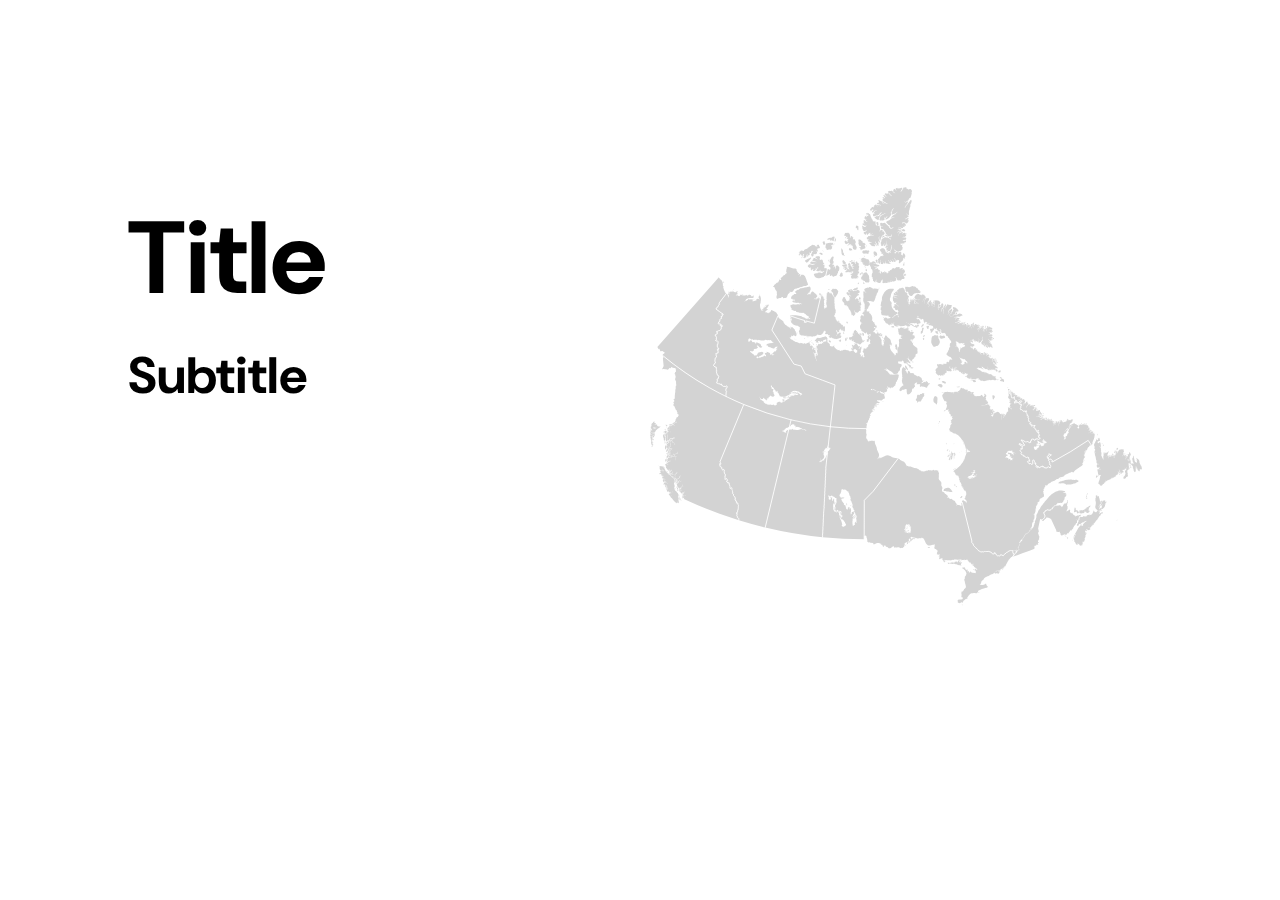
==== docs/index.html @ a93d9f11 "animated" ====
<!DOCTYPE html>
<html lang="en">

	<header>

		<link href='style.css' rel='stylesheet'>
		<link rel="stylesheet" href="https://www.w3schools.com/w3css/4/w3.css">
		<link rel="preconnect" href="https://fonts.googleapis.com">
		<link rel="preconnect" href="https://fonts.gstatic.com" crossorigin>
		<link href="https://fonts.googleapis.com/css2?family=DM+Sans:wght@400;500;700&display=swap" rel="stylesheet">
		<link rel="preconnect" href="https://fonts.googleapis.com">
		<link rel="preconnect" href="https://fonts.gstatic.com" crossorigin>
		<link href="https://fonts.googleapis.com/css2?family=Poppins:wght@300;400;500;600;700&display=swap" rel="stylesheet">

		<script src="script.js"></script>
		<script src="jquery-3.5.1.min.js"></script>
		<script src="https://ajax.googleapis.com/ajax/libs/jquery/3.5.1/jquery.min.js"></script>

		<p class='test'></p>

		<div id='map'>
		<svg onclick="startAnimation()" xmlns="http://www.w3.org/2000/svg" xmlns:xlink="http://www.w3.org/1999/xlink" width=100% height=100% viewBox="-24500 -27050 55700 47100">
			<title>Map of Canada</title>
			<style type="text/css">
				path{
					stroke-linejoin:round;
					stroke-linecap:round;
				}
			</style>
			<defs id="defs1">
				<mask id="all">
					<g>
						<path fill="#fff" stroke="none" d="m-24500-27050h55700v47100h-55700z"/>
						<use id="LAKES" fill="#000" xlink:href="#Lakes"/>
						<g fill="none" stroke="#000" stroke-width="40">
							<path d="m17072 12065 28-30 64-131 127-130-1-96 54-71 63-32 25-62 28-33 19-59 73 5 56-12 285-249 16-46v-43"/>
						</g>
						<g fill="none" stroke="#000" stroke-width="96">
							<path d="m-13214-2631-2585 6234 21 34 36 19-38 54 64 42 16 107-32 22-80-70h-21l41 308 182 90 15 202 121 119 40-106 47 14 81 170-39 63 29 203 110 82-44 74 43 144-68 23 46 196-56 91 4 12 116 5 74-85 126 216-122 52 37 114 47 4 41 98 43-16 127 23-23 112 111 256-23 31 17 31 7 157 63 18 88-92 49 40 2 151 42 87-12 41 41 37 1 17-16 17 9 50 43 28-47 138 145 187-45 81 149 114 77 229-69 6 112 241 56-13 1 94-28 6 34 64-5 65 53-31 95 16 29 161 57 134-29 112 8 75-25 74 18 72-22 104-18-8-29 74 11 83-8 47-20 14 2 44-40 24-12 68-62-3 4 73 91 32-49 93-15 79 52 71 17 161 111 67 40 55-16 67 44 62-21 43 2 5"/>
							<path d="m-8064-955-1627 6771-240 997-947 3941"/>
							<path d="m-3793-208-459 4145h2l-41 378 24 3-41 378 24 3-41 378 24 3-41 379 23 3-41 379 24 2-41 380 25 3-40 380 23 3-41 381 23 2-40 381 19 2-40 382 22 2-40 382 19 2-40 382 22 2-36 344 5 1-40 387 21 2-40 388 21 2-40 390 23 2-40 389 21 3-21 201-19 189 21 2-39 390 18 2-40 393 22 2-19 197"/>
							<path d="m3578 3252L872 6807l-974 991-9 3817-1 429"/>
							<path d="m10559 8018 1045 4210-23 144 163 171 37 170 96 87 55 80 97 82 29 1 93 128 76 53 54 93 117 80 119 42 14 47 37 16 235-29 65 25 40-37 87-23 80 14 37-17 122 15 121-3 4-22 91 19 272 95 18 71 87 72 183 41 49-38-39-84 26-21 65-4 52 30 5 78 32 53 48-7 23 35-16 33 117 117 114-12 100 38 93-48-10-45 95-39 108 19 128 82 39-15 89-132 218-162 59-70 92-21 69-44 37-71 166-29 52-34 91 18 61-10-1 3 77 1 26 304 156 84-71 93-17 81-3-1-20 28-23 18-22 9-37 38-8 18"/>
							<path d="m15755-4173-90 42-53 69 7 32 92 19 70-15 32 46-72 45 43 57-106 27 89 74 125-23-4 72-40 5-2 80 86 95-36 77 23 108 109 6 79 43 31-41 42-111 66-2-50 132 92 189 81 118 75-26 81 53-78 78-158-30-69 38 55 161 70-73 109 19 31-44 138-34 36 96 65 10 15-86 93-139 137-14 83 55-94 107-157 98 7 112 84 58 29-82 42 2 56 46-5 78-59 16 18 81-73 36 29 152-66 93 54 114 116-21 216 218 5-51 69-26 53 78 125-10-20-65 28-31 42 72-46 133 76 118 68 64-63 73 30 86 75-28 47 179-46 9 122 203-65 48 38 80-30 110 198 105 66 73-29 65-116 33 144 136 61-58 75 39-78 108 73 71 57-98 51 53 54-42 49 18 112-63-5 48-153 186 157 92 31 126 47-18 60 147-33 49 87 27 195-92 25 30-123 99 30 34-58 67 52 15 116-66-44 149 122 245-163 20 85 124-37 60 188 83-179 131-142-70-193 13-10 88-130 48-33-89-160-35-102 12-26 176-144 42 75 52 23 55-127 23-4 51-157-87-43-74-122 55-73-27-50 32-353-197-9 39-121-69-7 58 109 44 8 116 127 89-39 36 154 146 12 109-199-23-285-120 7-37-73-13-66 68 218 159 185 98-68 154 47 104-179-36 39 96-115 118 170 233-67 83 48 121 272 102-43 60 20 32 54-19 230 151 149-49 135 84-37 98 52 34 82 232-206-33-57 82 172 223 107 6 28-66 88 99 118 38 84-145-51-189 69-172 186 147-79 37 206 222-123-22 187 286-72 46 74 101 109 64 45-44-88-149 191 87 24 79 96-4 38-84 120-36 62 69 36-136a43104 43104 0 0 0 6 0l8 1 23 48 126 48 60 143 37-71 121 70 151-37-3-52 100-37 37-13 175 128 37-131 47-31 5-79-101-82-66-132 59-40 4 4-66-89 11-106-89-98 2-161-129-141-43-165 208-170 14-141 71 105 173 33-230 176-77 94-8 122 93 84 166-14 209 202-112 42 62 67a43223 43223 0 0 0 3895-2352l121 177 133 196h-1l108 160"/>
							<path d="m19218 9964 154-127 124-149 72-186-165-371 179-80-38-86 357-162-3 17 35 57 40-8 26-3 106 8 22 16 3-58 39-21 57-8 34-56 46-49 84 19-30-57 9-47 38-47 51-12 4-11"/>
							<path d="m23343 9612 4 17-73 35-4 8 4 16-6 60-13 54 4 46"/>
							<path d="m-15092-14714-775 1016v11l-33 36-1 14 52 67-130 203-42 119-122 63-92 171a26929 26929 0 0 0 801 583l-103-46-29 68 42 50-44 160-111-13 53 227-63 6-1 2-184 156 67 69-47 135-118 34 29 71-66 50 50 74 209-8 26 76-80 52 28 50 124-58 70 13-20 65 78 22-22 41-145 22 37 154-33 174-179 118 2-2-93 15-70 63-112-10-30 86 94 9-62 100 67 43-17 50-108 10-42 87-87 16-3 71 76 24 32 134 41 42-30 182 66 60-152 89 124 71 93-20 74 95-27 292-69 14-6 115 49 27-57 35 70 126 23 134 104 9-55 105-120-7 3 70 74-3 11 300-61-21-55 105-80-37-65 33 64 125-23 125 74 91-168 128-38 333 75 189-108 38 23 48-95 71 15 80-70 45 172 178 129 2 29 274-17 102 64 15 6 65-67 43 115 381 110 45 45 84-88 299-84 14-33 110 72 23-103 281 98 42 67-2 63 67 54 37 45-77 56 30 32 76 117-61 17 131 35 28 47-10 34 78 80 37 55-26 178 56 65-96 120 71-62 192-93 36 1 285 84 60-56 82-22 329 1 10 53 113"/>
							<path d="m-3208-21147-2324 9668a23675 23675 0 0 1-900-235l-26 92-3 27 38-1 5 26-46 12-42-9-21-20-9 31-84-24 50-173a23675 23675 0 0 1-1498-488l-51 110 86 328-69-30-1389-451-663 1553 2397 3710a28552 28552 0 0 0 795 212l421 843 1906 706 1349 501-503 4551"/>
							<path clip-path="url(#nu_nl-clip)" d="m15741-4139 5-203"/>
							<path d="m-22032-7952a34499 34499 0 0 0 5051 3483 34499 34499 0 0 0 1885 991 34499 34499 0 0 0 1882 847A34499 34499 0 0 0-8064-955a34500 34500 0 0 0 4271 747 34500 34500 0 0 0 4 0A34500 34500 0 0 0 94 1"/>
						</g>
					</g>
				</mask>
				<clipPath id="nu_nl-clip">
					<use xlink:href="#killiniq"/>
				</clipPath>
				<clipPath id="nt_nu-clip">
					<use xlink:href="#victoria"/>
					<use xlink:href="#melville"/>
					<use xlink:href="#mackenzie_king"/>
					<use xlink:href="#borden"/>
				</clipPath>
			</defs>
			<g id="Lakes_and_Rivers" display="none">
				<g id="Islands">
					<g id="i-CA">
						<g id="i-CA-BC">
							<path id="anger" d="m-21681 917 22 17-9 21-48 37-14-6-20-65z"/>
							<path id="anvil" d="m-19782 6946 7 2 10 17-7 28-17 6-7-21 3-13 9-4z"/>
							<path id="aristazabal" d="m-21734 1827 21-8 20 42 7 45 18 48 6 72 12 27 12 92-32 36-21 43-28 37-33 18-10-16 27-78-32 9-16-58 4-42 19-12-19-15-11-43 14-56 11-15-13-25 3-19 10-3-5-37 14-15 17 2z"/>
							<path id="athlone" d="m-21554 2662 35 22-44 33 2 23-15 8-20-2-5-9-44-20z"/>
							<path id="baker1" d="m-21198 4722 2 7-15 10-9-11-32 2-22-26 27-5 24 16z"/>
							<path id="banks1" d="m-22014 704 45-72 48 18 84 140 47 101 27 94 12 86v125l-12 94-45 38-20-18 1-21-24-10-13 10-43-19 4-65-25-74 18-58-38-102-25-20-17-114 10-24 29-12 19 1-2-17-22 5-27-5-18-28 8-20z"/>
							<path id="barnard" d="m-21817 1450 29 45v31l6 20-16-12-27-69z"/>
							<path id="baron" d="m-21598-262 1 19-36 19-34-1 10-16z"/>
							<path id="bligh" d="m-21787 5782 19-8 13 37-34 13-13 18-22 9-5-8 27-15 12-15-19 13-17-19 22-16 5 4 10-3z"/>
							<path id="bonwick" d="m-21282 4732 2 10-14 13-12 2-3 7-18-1-9-18 4-11 8-6z"/>
							<path id="bowen" d="m-19872 7078 31 8 1 11-48 49-23 10-32-14-13-12 16-9-1-19 43-19z"/>
							<path id="bramham" d="m-21669 4057 32 20-24 25-40-9-7-39z"/>
							<path id="brougton" d="m-21248 4602 31 5 17 41-7 23 17 18-13 12-31-26-7-21-15 8-36-15-41 4-29-17-19-21-35-88 16-1 41 23 16 8 40 9 2 9 26 12 2-14 11-2z"/>
							<path id="burnaby" d="m-23143 1461 69 2 26 19-18 21-58 16 28 29-27 21-23-17-20 16-6-6z"/>
							<path id="calvert" d="m-21681 3335 77 54 9 51-10 46-27 28-26 94-35 18-14-17-15-78-19 12-27-46 32-98-4-31 30-63 27 10 11-14 17 1z"/>
							<path id="campania" d="m-21659 1394 31 11-4 37 6 46-7 38 20 73-32 76-24 1-22-58-11-158 17 1v-24l-17 4 4-25 17-19z"/>
							<path id="campbell" d="m-21396 2825-22-6-51 91-9-4-5 10-35 7 2 11-18 29-31-45 24-20 16-27-20-43 43-20 21-24 54 6 3-20z"/>
							<path id="chaatl" d="m-23339 402 53 31-11 24-11-4-73-51-16-39 23-21z"/>
							<path id="chatfield" d="m-21336 2724 45 1 16 15v20h-35l-16 18-26 11-27-11-26-34 47-10 28 18z"/>
							<path id="cortes" d="m-20531 5738 14-1 14 133-19 6-14 76-34-24-1 16-29-1-30 22-2-17 15-24 23-19-25-29-12-41 105-40-9-39z"/>
							<path id="coste" d="m-20833 1013 10 2-9 27-38 15v-21z"/>
							<path id="cox" d="m-22450 3961 6-4 12 23-7 9-17-8-12 9-7-7 2-28z"/>
							<path id="cunningham" d="m-21261 2752 14 4 6 23-6 6 1 38-26 58 5 10-25 16-15-9-22-26-12-9-13-3-21-30-2-21 34-12 27 8 8-12 20-17 15-9z"/>
							<path id="denman" d="m-20768 6462 35-49 18 63-3 78 16 23-2 17-19-22-8 3-12-19-2-24-20-47z"/>
							<path id="denny" d="m-21270 2898h8l-36 55-20-4-39 36-26-30-30-8-30-32 13-66 22-4 3 17 63 11 46 46z"/>
							<path id="dewdney" d="m-21829 1519 22-7 11 28 9 13 1 52h-23v-28l-9-9-10 20-22-11 15-42-10 8-4-27 18-10z"/>
							<path id="digby" d="m-21537 25 36-9 12 39-3 25-11 27-19 10-12-12z"/>
							<path id="dolphin" d="m-21829 510 22 5 9 12-3 15-20 15-23-3-7-27z"/>
							<path id="dowager" d="m-21375 2469 40 21-1 19-30 15-3 19-30-9-52 29-51-28 9-41 29 10 37-37z"/>
							<path id="dufferin" d="m-21464 2716 3 9-9 12-33 7-62 19 17-56 29-23z"/>
							<path id="dundas" d="m-21672-357 71-63 23 6 25 13-5 32 46-4-1 31-24 29-29 13-22-1-58 18-2-16-29 18-22 2 5-32z"/>
							<path id="dunira" d="m-21603-231 6 6-7 22 2 32-6 6-23-7 6-10-12-10 4-21 9-13z"/>
							<path id="e_cracroft" d="m-21160 4950 18-4 9 38 10 15 17 11-5 12-19 12-41-7 17-21 19-1-17-10-8-14z"/>
							<path id="e_redonda" d="m-20362 5761 42-8 17 25 11 30-6 49-27 33-56 15 4-49 30-38 27-9 9-23-13-23-14 42-19 5-25 34-25-42z"/>
							<path id="e_thurlow" d="m-20741 5394h96l24 35-23 29-26 12-14-16-2 23-14 10-57-6-42-60 7-7 42 6z"/>
							<path id="eden" d="m-21297 4664 23 28-2 8-26-1-24-11-10-19z"/>
							<path id="farrant" d="m-21479 1349-50-18 34-14-16-67 50-24 15 67zm5 29-64 29 21-51z"/>
							<path id="flores" d="m-21722 6189h51l15 40-18 49-13 16 3 48-32 2-3 8-31-28 7-4-6-18-31-1-16-34 17-10-5-23 41-73 21 9z"/>
							<path id="gabriola" d="m-20310 7135 35 10-6 10 19 34 40 34 3 22-10 11-41-18-55-59v-15z"/>
							<path id="galiano" d="m-20214 7408 9 4 9 47 7 26 46 62 3 12 34 34 10 35-10 19-39-18-5-30-4-30-52-76-13-39-3-34z"/>
							<path id="gambier" d="m-19869 6946 42 4 8 10 6 45-14 52h-47l36-35-48-12-24 25-9-5 10-41 16-10 3-19z"/>
							<path id="gil" d="m-21443 1350 15-2 19 30 11 44-32 84-14-3-29 45-1 45-19 12-18-20-60-7-9-57 20-56 22-29 83-30z"/>
							<path id="gilford" d="m-21015 4736 25 28-20 36 2 21 11 16 14 9-3 16-64-2-8 15-20 2-4 19-21 17-44-7-43-47-58-3-9-20-29-9-25-41 27-28 51-20 36 12 67-31 61 5 19-6z"/>
							<path id="goose" d="m-21688 2887 12 3v16l-38 42-31 2 2-27 25-7z"/>
							<path id="goschen" d="m-21915 430 64-11 19 51-43 13-26-17z"/>
							<path id="graham" d="m-23092-635 33-92 68-18-31-18 12-14 32 21 75 130 101 25 21 65-37 68-98 22v33l69-6 28-38 109-5 82 35-2 63-23 25 27 47-15 51-25 27 2 34-6 29-35 28h-58l-31 22-33 2-89-34-33 14-92-22-12-18-35-14-1 8 30 16 3 18-29 23 38-10 22 44 42-3 52 28-92 14-38 28-3 12 49-24 57 18 9 20 31-7-20-20 14-36 77 51 31-11 16-78 32-22 72-9 39-35 7-27v-28l21-32 14-53-7-44 8-2 27 44 64 42 48 17 1-1 62 6 85 5 83-41-154 168-220 129-27 60-90 60-22 48-46 29-33 102-52 61-109 85-47-54-100-19-24 28 34 6 36 25-10 21-65-4-11-5-9-10-25-27-25-7-7-9-12 5-19-4-48-31-22-84 2-19 33-9-20-41-48-39 22-25 47 23 9-24 43 18 16-8-133-60 67-38 95 78 3 58 37 25 7-21-31-82 14-14-101-143 36-1 8-15-70-11-38-21 22-26 19 13 22-16-58-34 29-23-25-34 17-36 31 8 4 28 46 33 7-8-35-36-15-127 45 40 19-10-28-36 15-26-45-68 17-26 36-6-6-59 24-52 41-16 28-47z"/>
							<path id="greaves" d="m-21473 3895 31 28-59-18-22-1-20-13-18-3-20-10 27-10-2-7-19 3-9-12v-9l18-2 28 15v11l12-11 28 28z"/>
							<path id="gribbell" d="m-21182 1241h15l-6 27-19 41 5 63-5 31-46 62-24 3-27-49-65-4-4-38 85-61 20 2 23-27 7-28z"/>
							<path id="gurd" d="m-21876 340 29-8 13 29-4 13-28 5z"/>
							<path id="hanson" d="m-21444 4817 29 26 2 17-11 6-42-33 11-21z"/>
							<path id="harbledown" d="m-21380 4852 45 13 37 41v13l-19 2-70-31-19-33 7-2 13 21z"/>
							<path id="hardwicke" d="m-20969 5225 67 18 14 70-44-1-25-12-21-25-37-13-18-40z"/>
							<path id="hawkesbury" d="m-20983 1118 16 20-18 16-47 15-10 55-44 35-28-45-56 4-75 33-7 44-62 14-9 15-16 8 20-54 109-180 83-14 5 9 75-2 10 24z"/>
							<path id="hecate" d="m-21613 3293h37l-20 87-75-46 45-42v10l7 1z"/>
							<path id="hernando" d="m-20583 6006 6 15-21 17h-10l-8-33 11-18 7 16z"/>
							<path id="hibben" d="m-23353 552 31 16 54 55 6 25-86-38 1-9h11l-1-20-10-4z"/>
							<path id="hope" d="m-21982 4087 33-6 31 32-14 15 3 15-37-1-6-21-22-3-28-27-2-15z"/>
							<path id="hornby" d="m-20691 6524 20-7 14 5 35 47 5 17-15-8-12-19-11 5 3 13-5 7-26 1-16-36z"/>
							<path id="horsfall" d="m-21454 2738 19 22-5 6-50 3-19 21-32 20-7-3 9-32 37-30 32-7-2 10 10 1 2-11z"/>
							<path id="hunter" d="m-21518 2960 49-25 20 3-4 20 67 7 16 30-23 30-3 23-69 78-25 8-55 71-16-12-27 22-26-13 19-19-20-5 5-15 45-47-34-11-4 7-41-21 13-35 33 5 25-60 43-21z"/>
							<path id="kaien" d="m-21471 71 54-8 2 34-3 13-14 9-12 22-48 2v31l-16 6 15-86z"/>
							<path id="kennedy" d="m-21542 340 30-9 10 27-13 52-27 25-19-11v-43z"/>
							<path id="king" d="m-20793 2873 26-17 14 34-30 28 3 24 12 11 1 12-18 6-7 18-17-3-33 19-10-9-32 17-19-13-24 8-22-16-44 18-23-9-20 6-12 13-28-16-14 5-7 24-48-7-87 76-16 36-32 28-26-16-102-12 3-10 27-19-5-16 16-34 57-76 39 19-11-38 33-37 70-30 17-19 42 15 36 1 14 18 73-15 67 6 29-44 38 7 15-12 15 18z"/>
							<path id="kunghit" d="m-23156 1800 36 29-4 56 38 35-11 14-43-2-5-18-10-1-7 14-7-10 2-30-14 7-5 32 21 33 8 24-14 1-5-23-14-21-8 4 4 56-10 3-9-8-10 8 6 27-12-2-13-86h26l14-24-14-6 9-39 18-7-5-23z"/>
							<path id="kuper" d="m-20285 7413 10 1 11 12-1 13-10 27-7 7-9-21z"/>
							<path id="lady_douglas" d="m-21478 2555 19 9-28 30-25-2-6-10 6-33z"/>
							<path id="langara" d="m-22944-833 30 35-5 29-17-1-4 18-12 14-19-19 22-15-37-40 19-19z"/>
							<path id="lasqueti" d="m-20495 6662 26-13 47 53 20 6 9 32 20 25-12 34-39-50-48-17z"/>
							<path id="loretta" d="m-20965 1075 15 6-13 41-15-13-27-3z"/>
							<path id="lotbiniere" d="m-21784 1515 29-12 10 41-17 14-7-6-11 5 3-16z"/>
							<path id="louise" d="m-23099 707 44-2 43 33 8 33 45 47 16 54-36 5 4 24-79 30-40-48-31 2 3-105 11-28-2-22z"/>
							<path id="lulu" d="m-19703 7424 16 10-22 7-12 1-7 4-62-2-35 14-37-2-14-6-14-22-15-11 23-51 29 15 13-2 13-13 13 1 15 12 20 2 17 9 18 20 11 22z"/>
							<path id="lyell" d="m-23050 1118 33 2 7 53-62 64-36-13-7-45-11-17-19 5 9 21 3 44-30 3-14-14 2-71 17-18-12-69 37-9 61 48-9 10-56-36-12 8 54 29 11 24z"/>
							<path id="maitland" d="m-20947 1064-20 1-24 6-1 18-36 10-19-22-68 11-6-21 12-7 60-3 10 4 40-2 28-7z"/>
							<path id="malcolm" d="m-21511 4692 29-4 22 68-9 5-9-11 2-10-27 1-27-14-13-18-39-11v-32l-39-2-43-25 1-13 53-13 12 18 17 3 12 26 20-1 21 12z"/>
							<path id="maude" d="m-23038 472 8 7-10 19-28-3-30-14 2-16z"/>
							<path id="maurelle" d="m-20625 5615 67-8 5 47-9 23-28 17-32 1z"/>
							<path id="mayne" d="m-20099 7646 15-6 14 37-2 44-59-52 2-27 25 20 6-6z"/>
							<path id="mccauley" d="m-21844 610 87-8v-33l18-14 32 28-5 36-27 31 8 27 24 12 11 27-4 20-14 2-24 48-8 66-39-29-77-121-4-67z"/>
							<path id="meares" d="m-21584 6430 52 40-11 43-19-15-35 77-34-33 17-57 25-14-25-20-4 22-18 17-15-7 15-56 23 10 7-15z"/>
							<path id="melville1" d="m-21638-163 30 8-8 40-20 8-27-8-5-34z"/>
							<path id="moresby" d="m-23218 446 35 38 63 16 20 28 144-23 37 32 34-8-17 69-22 27 31 40-12 41 24 21-31 62 12 11-16 11-65-74-13-28-49-28-41-5-31-35-15 5 33 33-17 23 1 28 2 22-11 28-6 8h-17l-10-12-3 12 22 16-3 14-79-9 27 19 32-4 11 7 7 49-39 8v6l20 11-1 19-8 6 6 22 24 8 19 22 25 10 24 1 2 9-8 8-13-7-19 1-27-24-29 3-51 35-1 20 11-12 23 50-10 31-4 50-5 3-26-41-5 6 26 49-7 24 8 18 8-2 10 18-41 13 21 26-8 14 30-8 17 24-14 3 6 9 20 8 11 31-10-1-7 19 17 26 4 13-37 41-23 8v10l31-12 7 14-12 30-26 3 3 8 13 2 24-10-8 28-21 57 17 4-3 17 7 38-2 20 22-11-7-9-1-31 73 1 15 25-17 34 27 3-21 43-35-17h-34l-2 5 33 6 4 14-6 10 23-2 1 15 39 2 7 30-29 25-26 7-43-30 16-25-6-21-38 63-14 7-22-4-6-21 8-27 10-6 4-47-4-47-17 94-12 5-5 22-23-2 4-35-12-3-1-12 12 2 2-58 16-40 6-37-37 79-9 8-14-52 12-51-11-25-2-38 13-13-1-7-10 2-14-22 29-10-26-10 8-45 25-15 26 11 8 28 8-8 1-16-10-6-8-13 14-15-51 2 9-74-43-73-17-99-9-7v-29l16-8-2-13-14-6 16-40-21 2-21-74v-59l88-6 2 43 17 8 7-48-31-24 8-67h-14v39l-15 23-23-10-19 23-16 13-14-12-2-66-18-24 8-45 22-11-24-61 10-6-11-41 18-14 111 46h18l22-12-40-21-14-40-52-37-2-16-26-12-1-19-42-8-14-36 21-15-15-9-5-30 16-5 59 43 40 17 13-24 23 10 7-9z"/>
							<path id="n_broughton" d="m-21346 4494 36 11 24 22 6 30-15 6-5-10-31-3-12 3-16-6-41-23-9-16z"/>
							<path id="n_pender" d="m-20111 7698 10 36-1 27-10-9-20 18-19-32 15-57z"/>
							<path id="nalu" d="m-21558 3233 12-7-2 14-24 27-21 2-7-6 2-18 16-14 18-1z"/>
							<path id="nelson" d="m-20119 6503 12 17-6 6-14-4-42 9-2 18-22 18-4-6-32 50-8 5-12-25-25-14-4-16-19-7 18-24 5-16 23 2 39-30 16 6-2 11 12 11 6-3v-18l9-5z"/>
							<path id="nigei" d="m-21938 4156 80 12 14 41-3 59-13 6-43-56-16-10-31-46z"/>
							<path id="nootka" d="m-21817 5547 38 12-22 61-16 77-14-3-8 71-12-2-27 70-45-8-28-49-50-42 10-48-23-33-15-99 84 27 29-6 8-21-40 7-51-58 34-27 13 14 121-3z"/>
							<path id="pearse" d="m-20996-546 32-7-13 64-11 17-121 65-29 14-103 12-1-82 24-2 62-20 21 2 88-30z"/>
							<path id="penrose" d="m-21537 3604 19 5-16 18-6 1 1-8-6 8 8 6-3 4-17 3-7-12 2-19-11-7 33-8z"/>
							<path id="pitt" d="m-21617 486 30 47 40 185 26 92 2 137 55 269-41 16-31 27-15 45-54 28-6 44-65-30 1-119-19-89-15-32 1-30 35-39-38-33 66-60-22-29 34-19-73-22-12-51 11-39 9-37h8l5-27-17-34-26-25 5-17 12-5 28-67-31-35 27-39z"/>
							<path id="pooley" d="m-21131 2208 73-27-13 26-32 43-37 37-31 23 5-24-4-2-14 37-63 56-33 2 26-46 32-32-1-41-3-34 30-48 15 13 42 14-3 11 13 10 6-9z"/>
							<path id="porcher" d="m-21657 246 31-10 26 61 5 117-14 26-17 12-8-6-28 22-43 3-31 45-39-14-7-23-40-31 14 1-3-31 16-7-9-28-16-4-4-77-15 13-25-14-35 34 28 60-10 11-21 1-27-31 3-28 23-21-5-18 24-27 25-3 39-29 12 16 44-29 21 14 20-19 8 19 8-20 25 14 15-6z"/>
							<path id="prescott1" d="m-21762 168 27-24 16 35-1 33-13 3z"/>
							<path id="price" d="m-21577 2339 16 5 17 44-64 119-62 39-18-58 40-120 30-42 32 20z"/>
							<path id="princess_royal" d="m-21280 1492 41 2-1 53 47 151 28 24 1 79-13 34-13 67-51 101-27 20-44 69-47 54-16 7-13 37-60 69-18-20-78-30 32-50 7 2 29-54 12-41 27-26 7 5 24-38 37-31 50-18 34-54-10-19-32 60-38 9-56 51-9-6-56 69-5 41-17 34-85-26-36-87-13-56 3-72 18-60 24-24 7 3 28 50 10-6-16-15-10-28 46 1 46-5 1-12 21-13 8-18 50-21 20 3-9-13-14 3-12 9-18 4-21 11-15 20-45 18-54 1-16-11 10-28-19 2v-50l39-62 35-20-1-19 69 10 46-92 40-12 17-84 46 1z"/>
							<path id="promise" d="m-21388 1279 27 4-11 34-17 18-12-21 6-31z"/>
							<path id="quadra" d="m-20744 5574 99 10 8 34-36 11 25 10 19 59-5 40-55 36-35 6 5 42h11l-23 66 1 26-16 8-19-4-2-10 11-23-7-54 20 6 4-15-26-30-11-52-19-19 36-35-4-36 11-44 31 18z"/>
							<path id="ramsay" d="m-23065 1312 23-6v31l-9 8-30-5 1-9-16-18 2-12z"/>
							<path id="raza" d="m-20481 5649 10 6 7 20-13 16-26 12-14-21 1-19 24-2z"/>
							<path id="read" d="m-20623 5729 73-53 5 21-13 59-21 20-21-34-3 32-57 31-9-23 40-28z"/>
							<path id="rennison" d="m-21774 1791 33-30 11 37-30 31z"/>
							<path id="roderick" d="m-21280 2164 60-27 12 30-4 18-14 13-3 18 5 45-5 32-30 34-35 69-9 29-13 14-75-75 44-80 31-41 37 26 5 11 13-14-26-16-17-21 27-34-12-9z"/>
							<path id="s_pender" d="m-20116 7766 3-7 37 36 6 13-14 6-13-4-9-20 3-7-8-6z"/>
							<path id="saltspring" d="m-20273 7520 20-46 29 51 40 105-7 2-34-35h-10l46 89 6 32-24 14-27-16-13-27 6 49-55 3-28-77 27-7-2-16 21 6-18-42 14-28 23-10-10-20z"/>
							<path id="sarah" d="m-21244 2024 3 54-18 47-39 27-27 56-48 47-13-9 17-62 52-71z"/>
							<path id="saturna" d="m-20046 7734 68 70 14 3-3 5-7-2-39-16 13 15-7 4-26-11-19-11-22-22v-25l12 3 16 10-15-21z"/>
							<path id="sea" d="m-19827 7366-13 10-12 3-14-8-16-19 7-12 10-10 19 6 6 5 4 13z"/>
							<path id="smith1" d="m-21467 220 15 60-20 16-19 1-21-6-9-11-4-30 2-24 39-22z"/>
							<path id="somerville" d="m-21119-349 8 5-22 16 4 3 7-4 12-2-27 33-28 19-60-13-12-11-24 4 2-9 16-15 35-10 55 4z"/>
							<path id="sonora" d="m-20597 5439 37 93 14 11-12 18 1 43-27-6-47 10-10-42-22 4-34-8-11 9-22-4-16-16 16-45 26-7 7 3 26 30v-22h17l3-14-12-2 4-11z"/>
							<path id="spicer" d="m-21772 559 6 25-16 9-15-1 6-10-16-7 4-19 17-12z"/>
							<path id="stephens" d="m-21761 4 37 96 2 28-22 18-24-11-57-81z"/>
							<path id="stirling" d="m-21596 3217-24 31-27-2-1-10 28-33 19 8z"/>
							<path id="stryker" d="m-21558 2792-13 45-8 7 1-20-6-5-7 15-6 1-7-10 2-12 5-5 31-6 3-7z"/>
							<path id="stuart" d="m-20514 5514 6 5-4 23 10 20-4 8h-11l-14 7-15-5-4-10 9-16 10-2 1-8-6-1 2-8 8-2 4-10z"/>
							<path id="susan" d="m-21392 2363 83 82-10 30h-27l-26-17-52-4z"/>
							<path id="swindle" d="m-21392 2210 11-5-37 115-25 106-47 35-33-51-43-92-15 19-27-21-23-59 31-28 21 72 19-17-5-39 21-33 73 29 28 29z"/>
							<path id="talunkwan" d="m-23092 912 11 19-6 19 15-1 27 19-4 14-66-13-11-15-26-18-9-12 3-25 12-4 17 15z"/>
							<path id="tanu" d="m-23079 1030 9 21-7 17-17-9-20-16-22-8-14-41 23 12 14 14 7-2z"/>
							<path id="tartus" d="m-21207 7004-33 25-34 1 2-15 20-18 38-12 10 9z"/>
							<path id="texada" d="m-20486 6295-3 22 9 34 14 12 9 14 4 19 15 8 31 27 26 29 5 10 1 56 15 76 31 80 4 27-4 48-15 2-14-28-12-37-9-4-13-31-13-5-7-32-5-1-54-91 8-19-11-24 5-26-16 1-4-9-2-20-47-63-6-18 10-19 16-9-2-18 8-5 1-13 6 1 2 10z"/>
							<path id="thetis" d="m-20292 7362 16 5 8 27v18l-29-4 1-22z"/>
							<path id="trutch" d="m-21768 1391 11 53v36l-28 9-10-22-22-20-16-22 7-29 16-29z"/>
							<path id="turnour" d="m-21165 4914-9 14-79-4 4-10-33 3-11-20-28-30 11-8 73 13 20 17 9-1 33 18z"/>
							<path id="union" d="m-22050 5173 14 34-58 27-10-49 20-19 15-2z"/>
							<path id="valdes" d="m-20234 7257 11 29-5 16 13 44 3 33-3 22-8 3-4-7-3-28-4-2-4-5-2-18 8-15-13-43v-17l2-1-2-14z"/>
							<path id="vancouver" d="m-22007 4136 16 11 15 18v14l43 43 141 173-20 20-7 24 19 9 2-9 11 1 3-11 22 5 6 6-2 6-12 14-12 3-8 23 24 7-2 14 68 114 3 25 21 8 12 12 7-1 15 11 13 15-24-6-14-10-4 9 49 30 13 15 16 5 12 14-6 22 41 21 26 27-7 3-15-3v14l3 6 15-3 7-8 13 1 21 22 81 102 9 27 18-4 87 62h14l48 31 20 27h16l86 69 35 51 25 49 47 49 29 12 11 16 11 22 25 16 97 39 25 49 13 5 10 21 24 9-24 56 10 14-4 29-34 126-6 1-5-15-7-3-2 15 3 15 16 4 14 11-2 52 9-2 5 9 1 39-6 31-10 45v13l5 28-5 14-8 11 8 27 13 12 5 8 1 10-9 19 7 19 9 9 14 40 28 114 8 5 18 56-46 20-27-20-13-18-6 5 1 19 10 23 9 6 3 64-8 7-8 60 9 42 8 2 7 11-18 37 13-2 9 13 1 12 23-5 1 11 15 19 9 33 7 8-2 19 10 10 14 32 22 18 16 20 14 4 11 24 29 7 33 26 12 42 26 1 11 15-4 13 3 12 12 1 11 24 23-13 7 30 15 9 7 29h-13l-13-7-13-14-13-2-4 7 10 15 58 22 67 58 4 33-25-1 8 17v41l-8 24 65 33-7 51 8 71-36 1 13 39-19 6-26-54h-6l13 56 49 134 9 42 14 15-9 30-7-6-11 2-4 18 13-2 12 17-5 20-20 5-3 20-4 10-6-22-11-3-8-17-20 14 31 30 11 29-4 9 7 20-9 27-13 10-8-9-1 16 5 20-1 20-14 24-4 23-10 6-20-5-9 5-5 44 17-35 23 3 24-17 8 7 13-13-7-13 7-12 20-13-11-5 10-11 25-5-1-14-11-3-6-19 15-3-6-8 2-4 30 6 23 25-3 16-13-6v10l7 1 3 8-7 17-21 12v24l-2 18 10 9-10 36-23 39 17 35 14 6-6 20 10 21 3 14-3 3-10-5-2-12-8 3 2 8-6 10-4-2-11 9 4 3-2 18-8-3-42-17-14-17 16-6-9-9-9 9-9-1-13-20 2-6 10 5-5-13 4-7-6-9-4 4-7 20-6-3-38 26 4 11-28-8-35 22 8 15-12 1-10-15 2 17 3 13-24 6v-5l-8-5-6 2-8-15 21-18-17 1-12-7-16 15-13-2-11-32-16-13 6-15 10-1 2-5-7-6 16-5 5 4 7 1 1 10 6 8 17 7 13-24-18-8-15-5-9 6-2-8-21 3-11 8 2 5-2 2-7 1-10-11-1-15-46-6-5-21-4-3-7-11-20-13-20-3-9-16-1-13-18-5-6-6 1-13-21-24-22-18-95-106-22-30 1-16-7-12-32-20-45-43-4-10 3-4 28-7 19 1 2-19-48-1-25 7-82-80-21-30-16-14-6-27-12-5-14-70h-10l-9-16 5-17h7l22 14 22-8 40-24 5 6 22-14 2-9 45-15 12-16 12-1-3-13-13 7-61 29-10 10-42 15-19 18-17 3-20-7-4 3-6 18-51-64-69-66h-13l-9-40 10-28 22-12-5-12-34 20-4-25-24-6-3-9 144-47 26 15 33-21-8-29 24-4 10 18 6-22 20-8 18 2 24 17 10-1 4-8 14-5 19-2 9-12 25-21 6-15 35-28-1-6 46-37 1-15-5-12 3-17 15-22 17-38-18-6-17 59-13 17 8 20-26 29-20 15-5 16-32 12-16-5 12 15-26 39-20 3-7 7-15 4-16-4-10-12-15-3-7-26-19-32-7 3 15 26 3 29-11 9-20-5 22-16-18-28-33 10-18-5-8-12 5-9-6-18h-11l-9 9-13-15 36-15 26-26 3-29-7-18-12-17-3 3 11 18 6 39-15-4-2 16-11 15-29 4-12 20 6 9-25 11-32 4-13-29-27-24 24 2 8-19-13-13 3-13 28 3-29-36-17 6v10l-19 17-61 19-18 10-7-3-16 11-12 1-17-10-16-79-13 9 18 33 3 28h-14l5-13-14-16-12-53 10-3-9-28-8-7-15 5-1-19 10-11-17-58-12-21-14-7-8 6-11-14-11 3-29-57 12 7 6-10-10-11 4-45 9-4 10 9-12 33 9 36 22 3-2-25 20 17 24 45v10l16-7-15-25 27 10 3-10 75-13 24-33 24 6-5-17h-32l-16 31-12-4 26-39-3-3-71 51-27-28 31-18 12-29 12-21 30-19-2-7-32 8-20-5-8-13 32-45 15-11 10-19-5-8 6-4 10-1 5-7 8 1 3-6-9-3-12 11-7-2-34 39-17 8-9 25-25-6 12-12-15-22-50 13 4 7-34 7-17-30 10-43 21-16 33 17 50-48 14-29 17 4 18-13-1-8-11-1-2 8-7 5-18-7-23 30-38 18-14 11-12-4-9-11-8-26 15-28 5-28-7-2 1-5 22-1v-17l21 5 7-5-3-16-9 11-14-6v-9l-12 2-20-10-2 7-23 6-11-6-10 3 9 5 6 6-31-12-18-18 1-20 16-11-7-12-8 6-2-11 14-79-3-4-8 43-10 24-8-6-21 19 4 5 7-8 21-2-1 28-9 16-11 6-14 35-10 17-14-13-16-46-2-29-30-28 11-15-9-28 27-15-6-11-19-1-22 19-8-4-19 14v10l7 4v14l-8 13-18 11-7-10-27-10-5-10 6-5-10-38 35-24-8-11v-11l19-15 18-24 8-4-5-25 9 1 17-44 18-3 12 6 31-8 33-28 8 6-4 13 3 8 8-7 29 12 11 18 28 6 36 18 7-3 29 14 8-3 30 7 6 14 20-2 25 17-5 22 9 17v18l4 9 6-18-9-19 6-26-5-31h-14l-20-13-45-11-12 3-20-2-58-23-15-21 10-2-2-5-28-11h-20l-20-53 79-42h15l12 13-1-22-37-5-4-12 29-16-16-1-15-27-5 37 4 29-32 11-9-28-6 4 9 29-8 7-18-4-25 2-25-14 2-53 12-30-2-12 10-37 29-53 30-57-6-3-16 22-22 35-20-16 1-12-16-2-10-12-4-36 8-26 4-32-21-22 12-18-6-8-15 27 19 22-9 45-19 8v6h-35l-28-9-7-7 10-38 15-17 17-52 5 3-2-20-5-2-22 55-34 54 5 8-14 8-15-3-8-11 11-24-10 8-8-24 11-35-4-6 4-21-6-3-7 56-5 14 8 27-6 9-17-3-39-42-22-3-20-13-3-28 6-52-7-3 6-46-13-4 2-5 12 2 33-12 29 2 9 14 7-21 13-2 16 16h16l9 6 1-10-23-5-23-14-24 1-4-12 25-9 4-27 27-4 30-7 20 6 8-5 1-10 6-4 8-24h-10l-5 20-28 8-58-14-8-16 8-15-25-72-16 34 11-5 10 28-6 15h-17l2 18-18 6 5 21-35-1-4-4-32 10-42-41 5-31-9-45 16-19 16-2 18 8 14-9h-11l-21-8-28 6-8-13 7-11 53-12 10-10 14 1 3-6-14-4-7 4h-19l-26 8-33 16-13-2-7-11-15 1-6 3 3 7-15-2v-5l13-6-19-5 4-34 17-13 15-7 12-12-3-4-12 11-11 5-10-6-10 13-10 4-4-6-113 24-13-7-1-7-21-21-8-19-14-20 7-17 68-13 54-18-3-14 60 5-6-19h-17l-18-11-12-33-3-32h5l5 7 33 1 6-11 8-1 10 16 8 14 17 19-25-51-15-7-17 9-10-4-10-12 8-36-28-3-4 4-28-1-14-16 6-35 12 9 45-48 27-6-6-17 17-24 15 5 8 16 21 9 11-6 6 3 15 24 36-12 58 23 37 33 23 1 9 63-4 48 1 29 15-4-4-21 8-12 2-26-12-95-5 4-9-25 17-2 8 12 6 2 51-29 32 11 36 15 6-17-13-3-8 3-18-7-10-19-26 3-9 5-11 1-5-32-36-30 2-9-67-38-19-8-25-29-22-18-5-12 2-5-54-52-6 2 21 29 27 23 13 20 5 2 30 35 27 27-9 5 58 36 18 15 14 6 21 45-18 16-13-19-12 6-19-14-116-12-3 8-16-3-12-15 6-22-23-3-2 12-20 3-14-17-17 2-36-8-8-9 3-38 23-7 4-10 31 1-2-5-23-6-37 22-5 9-10 2-8-11 8 45-14 11h-8l-6-51-6-2-4 9-6-2-2-47-11-10-1-20-13-11-4-19 11-4-10-38 16-3-1-11-29-39-2-32 18-11 15 7 10-5-1-5 14-5-9-12-19 7-32-31 7-21 14-2-7-57 11-3 9-21h-8l-7-9 8-16 5 4v13l28 1 5 8 16-7-3-10 22 7 5 18 10 4 6-7 32 15 34-15 26 3 17 10 2 7 16 2 4-9 18-6 36 8-4 10 21 12v11l16 6 19-3z"/>
							<path id="vargas" d="m-21692 6405 35 31 1 30-13-6-16 5-9 23-15-8-14-26 11-1 4-17-12-12 7-17z"/>
							<path id="w_cracroft" d="m-21269 4930 51 8 23 16 6-17 23 22v13l6 9 8 14-12 14-37 16-31-12-15-16-25 4-50-30-19-23-25-5-17-16-9-27-20-21 26 14 23 15 43 17 47 14z"/>
							<path id="w_redonda" d="m-20364 5759-36 29-6-3-11 34 12 36 9 7v13l-9 22-42 8-17 16-25-14 12-5-6-6-9-1 9-48-11-8 2-6 28 7 30 12-13-12 5-14-8-2-16 5-26-12-6-10-8-67 8-17 11 8 7-14 42-19 21 18 8 19z"/>
							<path id="w_thurlow" d="m-20745 5363 5 20-12 27-71-11-97-40-20-23 2-14 50 7 13 14 27 8 58-3z"/>
							<path id="walbran" d="m-21410 3591-6 20-12 22-37 12-2 15-6-7-7 8-6-7 5-6-7-4-8 2-23-17 13-12 17 8 30-21 22-10-2 9 25-19z"/>
							<path id="wales1" d="m-21246-461-2 63-9 20-51 37-7-13 4-12-13-7-2 12-12 2-20-42 2-16-7-37 20-5 9 37 5 1-3-12 4-10z"/>
							<path id="watson" d="m-21287 4448 1 11 6 3 10 14h-21l-24-9-10-8 10-22z"/>
							<path id="westham" d="m-19899 7439 6 8 16 30-3 7-12 4-9-5-10-18 1-21 5-8z"/>
							<path id="yeo" d="m-21261 2582 10 4-5 37-28 90h-55l-12 10-27-1-19-23 14-23 102-68z"/>
							<path id="zayas" d="m-21681-479 19 15-5 17-33 17-13-13z"/>
						</g>
						<g id="i-CA-ON">
							<path id="albany" d="m9045 7452 50 45-3 5-43-4-52 10-42 18-32-4-19-9 68-35 21-21 22-8z"/>
							<path id="olimisk" d="m10455 8383 5-12 21 1 29 44-4 3-15-2z"/>
							<path id="partridge" d="m4509 4072-6-20 9-25 32-19 36 16 5 19-52 18-17 9-7 19-4-3z"/>
							<path id="ship_sands" d="m9962 8320-17 7-1-21 15-26 8-8 16-7 5 11z"/>
						</g>
						<g id="i-CA-QC">
							<path id="anticosti" d="m21015 5902 13-22 90-80 39-30 50-31 59 1 15-14 61-9 42 10 116-45 93-18 15-12 33-5 45-23 71-23 220-44 26 4 26-14 16 17 40-21 23 18 49-21 9 11 40-10 32 11 37-22 58 15 28-11 71 2 67 12-6 15 71 28 23-23h81l18 27 68-1 10-16 53 6 7-21 68-9 16 20 43-35 17 17 43-1 17 24 22-1 8 24 41 5 48 19 39 36 19-3 11 10-10 44 18 14-8 7h-16l-23 16-23 45-63 15-24 28-30 7-128 80-21 24-120 11-29 11-54 3-52 23-132 43-67 5-55 22-34 3-91 15-113 1-66-21-16 13-91 2-98 16-7 7-14-1 10-12-10-17-37-18-14-13-3-18-60-40-99-17-62-24-66-1-64-9-72 20-141 18-46-7-18-21-45-7-7 6 30 30-32 6-41-25-38 7-20-9-6-19z"/>
							<path id="bayfield" d="m23972 2506 15-68 37 30-22 45z"/>
							<path id="brion" d="m24108 6868 3 4-7 9-7 3-2 13-6 9-7 8-10 3-2-2 7-22 11-2 6-18 7-4zm5 2-1-3 7-4 7 2-3 4z"/>
							<path id="chasse" d="m21690 5113 33 6-1 20-17 13-24 9-1 10-11-2-2-11-10-9 27-15z"/>
							<path id="coudres" d="m18278 10208-7 12-14 41-11 28-6 3-11 4-6-5-4 8h-2l-1-11-10-11 7-25 14-20 33-21 9-1 7-5z"/>
							<path id="cumberland" d="m24016 2413 29 8 5 6-4 23-43-14-12-21z"/>
							<path id="entree" d="m24231 7459 9 8-1 13-14 7-9-8z"/>
							<path id="esquimaux" d="m24235 2034 19-19 17 21-3 26-27-3z"/>
							<path id="genevriers" d="m23890 2486 52-46 30 15 3 20-32 44-64 20z"/>
							<path id="grande" d="m21223 5367 32 15 11 14-17 28-9-6-7 7-25-16-8-20 8-19z"/>
							<path id="grande_passe" d="m23964 2576 33-42 9 5-15 65-20 30-14-3-16 5 13-37 8-6z"/>
							<path id="gros_mecatina" d="m23953 3019 21 8 13 28-2 14-28-4 1-28-16-12z"/>
							<path id="grues" d="m18274 10596-1 19 9 11-4 28-7 16-15 12 12-48-9-14 10-26z"/>
							<path id="lievres" d="m18511 9530-1 29 5 18-9 21-1 27-10 39h-3l5-49 1-44z"/>
							<path id="madeleine" d="m24006 7429 34-43 39-152 61-168 32-7 37-39 28 3 8 17-12-1-18 21-6 19 8 23-14 6v31l-30 21-17-10-39 40-12 47 2 41-6 24 2 30 17 31-5 35-50 7 6 70-20 4-8 23 13 30 41 35 35 9 38-14 2-48 9-2 2 46-13 31-45 14-23 27-40 19-23-14 2-54-15-77-17-14-9-22z"/>
							<path id="monger" d="m23845 2784 23-50 23 14-6 23-12 12 20 39-21-6zm26-54 20-44 9 15 4 30-15 9z"/>
							<path id="oies" d="m18310 10502-3 19-13 32-11 17-9 26-5-2-5-11 6-20 29-48h6z"/>
							<path id="orleans" d="m18104 10762 4 3-1 24-6 32-14 47-1 19-7 17-33 41-9 27-12 20-35 25-49 26-11-2 5-32 11-29 19-41 22-25 17-54 15-34 52-50 15-2z"/>
							<path id="petit_mecatina" d="m23798 3417 8-22 32 22 21 21-17 57-19-10-10-63z"/>
							<path id="petit_rigolet" d="m23919 2598 11-4 12 24-18 54-30 2 18-62z"/>
							<path id="verte" d="m18648 9276-3 32-7 27-29 55-1-1 14-52 6-35 18-20z"/>
						</g>
						<g id="i-CA-NB">
							<path id="campobello" d="m21835 11672v2l-3 10 5 5 5-2 2 17 6-7 16 15 1 6-4 12 3 2 2 12-2 16-9 6v10l5 7 16 10-1 19h-3l-4-8-7 1-6 8-6-4v-4l-7-1 1 5h-6l-1-7-5-5-6 1-4-8v-10l4-1 6-6 1-11-8-2-6-13v-13l9-8 7 5-2 4 3 10-4 6 4 9 4-15 3-2-4-7 3-13-7-3-3-5-5 5-10-4 6-29z"/>
							<path id="deer" d="m21773 11612 11 12 8 47-1 35-6 16 6 12-22-16-14-13-8-12-2 2 4 9h-4l-5-10 9-46z"/>
							<path id="grand_manan" d="m21995 11794 9-4 5 2 19 20 7-14 15 14-3 7-10-1-2 15 25 25 9 2 7 8 1 14 10 5 2 11-13 6-4-6-8 11 18 12 2 11-7 7-6-4-18 7-7 18-16 3v26l-6 20-4 3 2 21-16 10-11-21 6-18-6-22-7-8-1-45-6-12-2-34 2-12 3-4-2-7-3-23z"/>
							<path id="lameque" d="m22045 7898 14 34v52l-5 54-9 19-3 22-13 27-15-11 3-3-7-5-17 10-14-5-2-7 13-18 7-14 9-9-3-3-12 3-8-9-6 2-4-1v9l5 1-8 18-7-3-1-17 6-18-9-3-3 11-10 8-4-14-5-2-3-8 2-15-3-15 8-3v-15l18-16-11 4v-6l11-13 44-12 5 12 27-9z"/>
							<path id="machias_seal" d="m21908 12206 1-2 1 2 1 2-1 2-2-1z"/>
							<path id="miscou" d="m21960 7769 27 1 15 13 35 45-4 25-8-1-1-9-7 4-8 16 1 9-6 8-7 2-2 3-2 17-7 10-8 3-10-8-9-13-2-20 8-36v-17l-4-11-8-13-4-8 1-11 3-5z"/>
							<path id="pokesudie" d="m21915 8052-8 11 10 6 3 10 11 2-3 8-14-3-12 5-16-12-1-15-7-1 2-8 18-8z"/>
						</g>
						<g id="i-CA-PE">
							<path id="cascumpec" d="m22920 8807 10 4 7 9 34 25-3 4-8-7-2-4-11-4-3-6-8-1-8-13-11-3z"/>
							<path id="conway" d="m22972 8847 62 21 74 22-2 3-8-5-8 1-27-10-18-5-14 1-4-7-12-3-2 3-10-8-33-9z"/>
							<path id="hog" d="m23129 8903-10-11 42 7 58 4 36 6v3l-13 3-29-7-15 21-6-20-53-12z"/>
							<path id="prince_edward" d="m24511 8379-12 36-35 80-16 29-14 9-8 14 3 6-5 11-13 2-3 11-19 14-55-15 16 9 7 12 10 4-1 14-8 5-26-7-33 17 25-1 4 33 19 1-26 17-24 5 28 5 20 10-9 9 5 18 5 6-10-5-23 3v11l-47 4-9 17 16-10 31 6 14-5 28 27-12 12-28 18h-17l-9 13-15-3-9 4-8-4-13 8-10 2-3 5-12-2-15 6 20 3 20-9 25-3 34 11 12 8v6l-11 6-10-4-7 7-34-7-15 7-4-3-11 4-9 17 12-13h16l12-5 16 5-34 26-3 9-4 6-7 4 9-1 10-18 24-13 6 2 11-11 23 5v14l-7 3 2 8 11-4 4 2 1 4-10 13 10 5 4-8 14-3 3 6 15-4-6-8 18-12-7-13-27 15-2-16 11-9 14-3 13 22 22 12 11 26-4 9 6 25-2 11-13 1-14 17h-8l-4-9-3 8 8 12-11 11-7-2 2 12-24 27 1 3v-1l7-7 6-3 17-21 16-11 2 6 8-4v6l8-7 4-1v9l20-20-1-3 19-6 5 15-15 41-31 32-39 23-36 29-24 14-15 2-12 13 6 8-5 3-4-9-58 25-21-1-42-9-1-11-57-14 2-15 14-7-6-7-9 9-66 49-8 1 10-19-4-6 9-7 6 1 28-37 1-13 14-6-1-14 13-16-13-19 5-9-2-9-7 9-5-8 8-14 15-3 3-8-8 6-11-3-6 10-2 12-4-9 2-5-2-11-5-2 3 12h-8l-7-7-3 4 16 11 8 26-14 19-14 12-10 2-15-25 2-24-5-7 13-6-16-8-12 1-8 10-4-14-8 13 11 18-27 14-9-15-17 14-23 3-13 10-14 4-13-11 5-45 7-9 17-5-3-7-6 4-6-3-1-12 13-4-4-14-5-2 4-8h5l5-3-7-5 6-15 8 3-2-18 14-7 7-19-3-2-15 18-13 11-8 17-12 13-6 32-7 5 7 9-6 13h-7l5 16-1 15-12 10-10-4-13-18v10l-15-1-3-6-17-6 21 20 7-1 14 5 7 10 3 12-17 3 1 8h-10l-4 4 10 7-5 3-3 6 5 3-14 10 14 12 13-26h6l1-13 18-19 20 11v14l-6 18-33 43v16l8 2-21 15h-41l-12 6-50 2-17 8-29-5 1-8-4-6-5 12-9 9-38-13 11-3-17-10 4 12-1 12-20 13-12-8-11-1 8 9-1 5-8 3-12-6-7 5v9l-13 3-10-5-4 8-17-4-8 10-7-12-24-5 1 8-19-3-5 4-7-21 1-4-10-3-7 6-41-15-15 4-13-6-14 13-17-22 7-8 10 1 10-8-40-17 2-6 27 8 12-5 15 3 5-10 5 1 15-14-12 7-16-3-5 5-7-5-12 2-4-12 4-6 4 1 2-13-17 13-16 7-11-2-17 18-28-2-7 17-21-9-23-1-11 21h13l-24 29-13 11-22 7-16-1-61 25-19-25 5-21 13 5-4-16-9-9v-16l-34-46 9-78-6-17 1 18-17 6 1-15-12-10-8-16 6-11-6-12-9-2 9 12-6 5v38l-5 21-23 2-37-7-5-8-13 5h-8l-12 12-16 9-28 8-3 9-20 17-28 17-41-32-22-47-2-23 7-19-4-6 29-88 6-42-10-78 9-43-2-7 7-25 17-27 14-33 17-31 9-77 14 12 52 106 26 23 17 28-6 12-4 26 1 33 11 26-6 2-9-31-11 2-2 4 13 7-1 38 9 5-1 6-4 1-8-7-3-12-6 4 5 4 5 11-5 6-9-1 8 8 10-6 6 4-17 3-4 8-6-7-2 8 10 4 3-7 14 2 12 18 2 14 3-2 6 11 7-2 3 6-13 20 2 9 13-7 2-13 29-9-21-3-9-10-10 4-5-4-5-10 5-4-1-5-5-2 5-3 29 10 3-17h30l5 8 20 10 42 9 24 17h17l11 8 19 31-19 6-13-9-3 3 16 9 13 12-3-13h12l6 5 7-6 29 3-1 8-10 6 8 15-5 14 10 9 3 15-9 27-18 14 2 18-4 13 4 6 3-11 6 1-2-14 8-15 11-5-2-9 5-4 5 2 17-11 2-17 34 19 6 20-4 6-8-2-5 5 4 7-7 3-2 6 16-7 11-3h12l9 6 20-19 6 1 5 9 3-9 11 1 9-5 3-9-10-3 2-11 9-2 6-6h-7l-12-12-21 6 3-11-12 1-1 5-8 3-5-10 9-24 11-12 9 5-11-17-27 7-1-22 3-16 17-3 1 2-9 5 8 3 4-3 8 1 6 6-5 10 10-9 7-12-12-11-13 1-2 6h-3l7-16 38-9 68-10 23-8 26 12-3 19 7 10v17l9-4-4-2 1-8-2-13 5-2 8 14 4-3 15 8 2 6 4-10-6-6 1-4 11 3-10-12 9-10-1-12-38 11-9-1 72-22 6-6 36-11 13-1 33 24-15 8 8 3 2 23 9-1-5-17 7-7 14 4 14 12 17-9 4 3-1 21 21-22-9-17-11 4-11-2-7 8-19-8 45-5 53-29 75-18 20 8 8-4h9l4 8-21 16 8 7 2-7 14-10 20 13h9l-18-34 1-14-8-11-41 27-4-3 25-15 57-51 32-22 14-5 4 18-6 10 1 8 25-24-23-13 57-45 24 4 6-5 20-1 6-10 20 5 1-10 11-6 5 5 8-7 17-3 6-5-30-4-29 15-8-2-15 1-8 9-12 6-13 4-1-5 17-21 38-35 56-34 48-35 65-27 110-83 39-22 60-16 58-25z"/>
						</g>
						<g id="i-CA-NS">
							<path id="brier" d="m22570 12161 5 6 2 25 11 3-11 36-19 1-6-13z"/>
							<path id="cape_breton" d="m25707 8716 1 8-13 6 4 17-10 27-54 43-1 20-28 19-7 19-59 61 11-36-23-4-32 22-32 53 14-1 7 15-38 7-54-24 3-7-26-17h-30l-75-47-47-59-23-11-54-93-51-32-32-58-35-27 29-74-13-3-13-115 45-80 12-49-11-50 19-85-9-99 14-7-15-78-12-15 4-38-3-30-14-22-22-1-4-51 10-2 11 51 3 1-7-64 16-33-11-17-12-144 39-61 4-40 17-72-20-73 9-92 49-12 33 15 31-23 7-47 23-3 10 15-10 84 8 19-17 47 14 4 10-19 16-5 20 10-15 14 7 14 13-6 15-16 35-17 6-21 50 14 60 159-1 15-28 21 11 27 15-3 14 28 26-16 8 17-1 79 9 32 13 83 17 27-12 76 18 23 6 86-20 34 17-3 7 39 19 8-3-71-7-28 28-90 24-11 27 47-20 51v49l-16 32 3 70-20 64-33 48-12-30-11 45-25 36-27 25-30-14-17 26 14 17v12l-14 11-4 49 10 6-10 29-40 61-22 11-10-7-6 12 12 9-8 18 6 7 91-83-18-34 38-62-9-22 14-25 37-6 31-61 13 1 3 13-4 57-6 25 11 30 14 7-1 22-28 23-12 26-55 45-6 16-43 23 13 19-21 21 12 17 30-19-4-19 34-22v-11l53-5 3 44-22 6-31 50-36 80 26 27-11 43 52-15 49-115 44-28 76-7 21 29-18 64zm435-427-56 30 10 72-17 41-29 9-3 47 1-2-31 65-92 76-78 122-38-25-82 29-18-26-2-11h17l-1-47 25-22-6-23 22 5-10-36-37 5-2-70 22-40 95-335-68 122-41 42-19 74-47 37-30-27-34 21-9-27 13-10 38-100 48-100 25-110 12-15-6-62 42-44-4-40-8-1-11 43-28-5-21 35-8 62-24 60-15 83-19 35-18 9 4-56 13-30-5-50 3-28 14-26 4-51 13-37-3-12 22-82 15-4 20-30 72 49 31-9 9 30-24 98 18 14 21-65 34 35 10 2-8-37-23-19-3-57 13-42 78-17 5 22 13 5 50-30 37 22 30-30 48-18 5 11-18 16-3 84 15 5 38-70 5-1-24 112-34 30 7 30 34 1 50-46 18-2-3 25 65 18-48 30-61 89 6 40-101 55 4 44 82-15z"/>
							<path id="cape_lahave" d="m24065 11507 14 15 1 16-32 2-4 19-6-8-6-25 4-7-6-9 11 5 8 21 7-27z"/>
							<path id="cape_sable" d="m23502 12684 35-1 16 11 4 12-10 32 7 10-7 50-10-5 1-17-37-7-8-9 9-23 19-12-19-13-5-17z"/>
							<path id="janvrin" d="m25545 8963 32-31 17 18-23 34z"/>
							<path id="long5" d="m22605 11996 12 12 3 11-4 81-15 95-20-23z"/>
							<path id="madame" d="m25640 8843 89-43 12 21-39 41 4 29 11 6 14-8-11 53 7 9-21 13-11-8 12-25-18-10-15 14-29 8-55-34z"/>
							<path id="mcnutts" d="m23677 12428 23 15-7 16-27-4-17-32z"/>
							<path id="morris" d="m23130 12511 23 18 14 7-9 2 22 13v13l-6-11-20-6 12 10 6 13-20-16-12-10-9 3-13-12 14 2-4-13 12 6-12-15z"/>
							<path id="pictou" d="m24491 9199 3 14-24 28-32 17-3-13 11-17 27-22z"/>
							<path id="sable" d="m27446 9902 33-103-15 55-7 45-12 29-29 41-34 28-39 23-49 25-33 10-35 5-56-4 55-1 32-5 39-15 22-16 71-48 25-23z"/>
							<path id="scatarie" d="m26256 7892 32-28-15 25 2 13 26 16-77 30 3-11 31-32z"/>
							<path id="st_paul" d="m25280 6950v-35l14 17 4 20-6 13-8-3z"/>
						</g>
						<g id="i-CA-NL">
							<path id="bar_haven" d="m28666 3926 27 2 8 10 5 8-6 43-9 3-25-52z"/>
							<path id="bell" d="m25951 1720 2 14-12 16 11 18 7-13 4 20h-8l-9 38 14-8-4 35h-8l3 13-13 9-19 2-3-13-12 17-12-2-13 9-5-24 3-13-5-12-9 1-2-11-5-1-4-8-4-17h6l7 10 9-12 12 24 11-28h7l4-3-3-7 9-12-7-12 9-23 8 15 4-23 17 7 3-8z"/>
							<path id="bell1" d="m29515 3404 9 4 5 10 2 10-15 60-12 15-19-5 4-53 6-20z"/>
							<path id="belle" d="m25260 552 9 7 5 14 5 19-2 14 18 44-2 31 11 19-12 18-12-4-16 10-10-3-12-32 2-16-13-30 10-17 9 3 2-65z"/>
							<path id="bois" d="m27653 4619h6l4 8-8 39 8-3-4 15-20 23-31 40-16 14-6-4 13-58 15-21 12-4z"/>
							<path id="brunette" d="m27923 5102 24-39 28 23 6-6 5-8 6-2v2l-10 8v5l8 8-12 11v-14l-5 1-1 11-12 10-6-11-19 16-10 5-8 14-7-5z"/>
							<path id="cartwright" d="m24574 318 5 18-18 29-9-8-22-1 4-15 29-14z"/>
							<path id="change" d="m27293 2271 29 14 8 48 15 16 5-5 13 11-14 21-17-21-19-5-14-53-18-3 2-10z"/>
							<path id="chapel" d="m27230 2561h23l11 11 13-6-7 28h-12l23 35-5 9 16 14 1 22-11-11-32 8-16-11-4 8-12-6 6-55 17-14-13-22z"/>
							<path id="coal_all" d="m27251 2673-1 7 16 17-13 5h-29l-9-19 20-10 11 6 2-7z"/>
							<path id="cod" d="m18375-2576 39-4 63 34 16 77-45 13-72-33 1 25-24 10-11-79z"/>
							<path id="cottel" d="m28242 2661 3 10 21-15 10 4-11 34-12 23-1 30-12-10-11 10-6 17-2-23z"/>
							<path id="cross" d="m20644-733 4-95 28-14 6 50-17 59z"/>
							<path id="david" d="m19228-1830 20 8 39 2 1 16-15-1-14 4 17 13-24 9-23 1z"/>
							<path id="denbigh" d="m24639 272 27 8-15 3 11 9 18-3-2 6-25 10h-29l-22 13-21-4 8-30z"/>
							<path id="dog" d="m19323-1678 12 1 40-6-16 16 25-2 11 11-5 13-10 13 10-4-10 15 9 6 8-37 7-4 11 9-14 26-1 11-24 5-21 20 13 3 2 16-16 9-22-5-11-15-2-13 1-38 19-22h10l4-10-19 10-9-3-6-14z"/>
							<path id="dunnage" d="m27269 2491 8 8 4 61-11-1-8-12 2-12-15-15 4-9 8 1 3-19z"/>
							<path id="earl" d="m23236-306 2 22-4 1-3 27 12 8 1 23-7 11-5-1-29 10-9-3-5-23 1-34 32-18 8-23z"/>
							<path id="eastern" d="m26168 2341 22 13-8 14-9-3-24 17-33-5-4-7 3-5 12 5 4-19 19-11z"/>
							<path id="fogo" d="m27370 2108 38-22 87 40 28-14 13 16-29 16-10 19 14 8-34 25 16 8-20 36-18-8v28l-21 9 5 14-12 47-31 1v-17l-17-5-8-26-41-34 1-10 26-9 2-7-28-10-4-38 18-16 24 11 22 24 4-19-25-22 12-33z"/>
							<path id="funk" d="m27923 1678 7-5 1 2-4 5z"/>
							<path id="george1" d="m22744-737 5 12-16 23 24 1 11 16-7 3h-30l-9-4-2-17 19-31z"/>
							<path id="granby" d="m24584 244 49-5 35-16 11 11-11 2 24 16-58 17-17-24-22 15h-14z"/>
							<path id="great_caribou" d="m24923 442 9 3 4 9-22 15-3 7 9 2 9-10 8 11-8 2-2 8-13 3-5-10h-5l-10-3v-5l-11-8 8-2 2 7 3-12z"/>
							<path id="great_colinet" d="m29492 4332 14-13 3 33 6 5 10 24-3 5-7-6v23l-8-4-15-47z"/>
							<path id="green" d="m28092 5540-3 8-3-1 3-8z"/>
							<path id="grimmington" d="m18208-2550 33-39 30 4-4 39 10 4 17-31 35 28 8 42-17 41-80-16-6 10 16 20-28 7-18-17 12-74z"/>
							<path id="groais" d="m25769 1584 15 4 14 16-9 50 29 17 3 17-8 5-11-9-9 2-6 7-3-9-15-3 2-14-14-4-22-27 13-6 8-34z"/>
							<path id="hawke" d="m24286-213 27-1 4 10 4-8 5 1 14 18-9 20 3 2 11-8 4 18-9 6-21-5 10 8 4 10-10 6v8l-9 2-4-11-3 22h-10l-11-5-18-14-10-51 13 1 7-19z"/>
							<path id="henrietta" d="m22281-193 4 12-4 9-9 4-11-3 6 6 11-3-6 12-5 3v4l-4 4 10-2-6 6h4v5l-5 13-29 29-6 2-7 12-7 5-13-5-6-7-4-12 14-32 4-14 22-29 13-2 6 4 11-14z"/>
							<path id="hillsbury" d="m19244-1494 19 14-3 10-79 31-11-5-3-14 2-9 11 1 17-8 22-6 14-12z"/>
							<path id="huntingdon" d="m23225-358-35-49 111-56-6 48-34 47z"/>
							<path id="iglusuaktalialuk" d="m18646-2143 15-12 14 5 20-2 8-8 14 10-6 7 21 3 2-6 11 20-2 4-14-2 1 22 9-5 1 17h-24l-21 23-34-13-16-40z"/>
							<path id="iluikoyak" d="m19850-1037 8 2-4 19 4 10 41-3 2 12h11l-2 13-10 7-30 1-11 7 3 9 20-10 27-6v3l-21 11-23 16-19 2-7-4 13-12-9-5-7 10-4-8-9 12-10-7-9-11 6-9-7-5-4 5-12-16v-8l13-7 19-2 6-11 12 11 10-6z"/>
							<path id="island_of_ponds" d="m24030-556h28l1-6h31l-12 8 1 10h-15l-12 20h14v4l-7 3 2 5 7-1 3 4-8 4 6 8 15-14 5 1-3 7 24-4-2 16-31 1-12-3-16 8 28 2 29 2-6 4-17 5-40 2-11 11-12-3-2 7h-19l-12 8-16-3-13-18-11-1 3-18 16-27 15-2 7-20 15 5 31-10z"/>
							<path id="kikkertavak" d="m19157-1212-2-15 147-47 3-32 62 11 2 29 32 16-84 45-104 15-19-20z"/>
							<path id="kikkertavak1" d="m21576-906 21 8 7 10-3 17-7 3 6 6 6-11 11 2 9 8-9 13 6 10 6-7 11 11 4 19-12 2-4 8-15-19 5-4-8-11-10 5 4 8-4 6-2 15 5 8-8 4-7-1-3-11 2-39-11-16-10-25 2-13 8 1z"/>
							<path id="kikkertavak2" d="m20578-725 9-40 13-3 34 67-23 40-19-12z"/>
							<path id="king1" d="m28781 4008 10 15 5 16 4 28-10-3 9 6-6 31-16-19 6-16 6-2-7-6 3-21-10-4z"/>
							<path id="lewis" d="m28142 2622-8 13-11 9 3 10-12 15-25-4 4-15 11-13 22-4 14-13z"/>
							<path id="long3" d="m27650 4720 20 6 2 18 8 14 6 9 15 6 19-2 28 5-12 31-15 4-9-1-11 9-11 1-26 20-9-10v12l-14 6-2-4 8-12-10 8-13 6-12 2-6-9-8 20-20-16v-15l30-31 1-12 20-22 19-11-4-11 10-8z"/>
							<path id="long4" d="m28790 3908 5-2 44 33 10 23-11 8 6 14 12-1 9 33 16-5 31 34 23 55-30-17-66-84z"/>
							<path id="long6" d="m26647 2847 5 9-6 13-66 69-13 2 4-29-13-9-7-8 9-26 11-11 12 9 1 19 8-22 11 4 5 15 26-13 2-10 6-9z"/>
							<path id="merasheen" d="m28776 3937 31 44 24 59-4 14 8-6 4 10h-7l13 26 6-6 3 32 11 27 3 45 14 28 8 29-4 19-27 19-46 16-6-9 14-17-5-22 14-48-18-82 2-26-10-23-5-29 8 1 9 12-2 13 8-11 5-3-12-3-24-43-20-59z"/>
							<path id="n_aulatsivik" d="m16176-3836 14-44 26 13 1 28 28 23-29 8-2 15 92-9-13 64-16-1-17 42-14 9h-17l-3-30-29-1-16-23 16-21z"/>
							<path id="narrow" d="m23821-469 7 3 16-6 21 8 15-14 10 3-8 8-15 11-10 1-7 5-17 4-7-3-13 5-8-6 3-10z"/>
							<path id="new_world" d="m27195 2396 19-33 31 32 11 35-14 62-41 36 2 10-26 23 22 16 4 29-20-4-21 31-33 27-13-34 7-13-30-17-10 14-35-33-2-16 34-12 24-36 11 37 32 18 30-86-14-14-4-18 7-33z"/>
							<path id="newfoundland" d="m25116 3403-2-84-16-43-20-134-47-186-16-8-32-136 13-84-24-32-12-33 24-39 47-3 51-38-20-35-41 63-113-52 104-174 4-151-120-72-7-14 82-12 2-51-52 1 35-35-20-63 23-37-1-23-35-16 12-55-37-8 5-158 70-130 23-6 23-70 47-118 43-57 55-169 14 20 24-28 13 80 39 42 82-56 58-8-9-6-83-28 8-71 41 10 16-6-4-24 42-50 46-4 10-18 93 239-52-12-3 20 35 16 3 56-95 46-20-14-114 94-50-17-19 21 5 64 49-15 51 30-7 42 80 38 19-102 57-30 67 10-22 36 36 5 27 57 14 150 21-13 16 47-38-21 12 52 22-17 9 61-32-39 8 241-10 8-48-86-8 1 34 73-26-3-22-42-54-100-15 19 13 55 6-27 39 55 28 67 33 43 39-24 19 56-15 51-43 11-4 11 34-4 30 87-29 14-5 21 31-20 3 187-41-1 4 23 40-3 11 23 24 130 2 133-50 18 5 6 42-6-15 130 45 105-3-51 20-2 48 133-38 132 57-35 30 1 25 27 46 170 12 1h1l-29-393 25-92 20-7-13-183 17-172 55 8-2 17 20 5 6-11 28 23-16 25 30 89 7 43-7 19 8 2 14-31-13-44 27-91 13 5 14 21v38l19-31-6-32-11-11 40-35 70 30 74 6 33-29-14-28 19-25 38-13 31-77 62 40-76 200-102 241-26 30 31-2-32 114 31 39-8-45 11-67 28-75 87-54 6 72-11 44 44-12-3-31 17-14 19 14 2 31-18 39-15 51-49 71 11 13-12 81 20-2 14-21 9-92 71-97 84 9-6 56 50-81 18 1-15 40 45 23 7 24 15-27-14-17-2-102 34-3 1 59 18 16 13 24 1 14 13-1-24-80 21-62-12-25 34-37 13 15 7-23 5 23-9 84 12-8 31-79 14 7-22 145 16 2 10-44 17 13 15 40 8-24-35-67 21-33 32 35-12 40 43 20-20-31 12-39-93-105-54-23 101-82 11 18 35 23 18 42 15 83-21 1 45 89 11 5 18 21 5 14-13 53-10 14 5 44-8 36 12 7 13-20 19 2-3 29 9 4 5-15 34 24-4 13 23 2 10-29-22-3-18-13-20-37 6-36h-10v28l-12 5-12-20-5-24 8-4 10 9 9-62 6-9-3-19 51-86-57-36v-23l32 22 26-8 39 26-1 59 16 16 5-14-9-9 10-41-10-12-4-20 4-22 16-10 19 22 7-2 10-22-19-35-2-18h-39l-6-64 11-5 40 61 26 18 4 18 22 13 8-2-4-18 7-14-4-12-16-9-14-32 3-11h19l26 34-6-39-10-1-6-13 11-8-10-13 19-4-14-72-13 12-5-16 8-2 4-17-5-119 29-63 22 18 3 19-10 9 1 29 11 9 5 60 10 10 2-49 27-37 9 19-11 13 29 25 9 29-7 11 15 26 39 19 25 80 9-8-15-29 5-31 11-18-43-62 2-48 25-45h8l16 27 2-28 12 1 7 22 16-8-4-21 6-9 6 13-2 13 15 26 8-4-15-35 4-14 21 3 13 24 5-20-30-43-9-29 10-3 17-28 5 5 13-13-8-8 4-19h7l9 9 26-27 8 16-8 16 7 4-10 16 5 6 10-12 6-19 8-5 3-25 54-7 39 6 54-22 32-8 60-7-6 22 21 11 84-22 19 10 29-26 27 17 17-15 3 61-10 36 30 37-11 19 11 15-16 23 51 47 8 19-144 123 10 9 55-44 17 1-12 10 4 18-54 62-21-9 7 25 28-20 12 2-2 11 31-14 13 8-12 36-30 31-24 12 1 15-24 18 15 9 34-45 14-5 8 3-7 15-22 23 7 19-16 14-3 14 22-4 5 24-14 11-4-22h-5v17l-30 26-8 27-13 7-10-6-9 12v27l-17 11 20 7-10 14 10 19 16-3 11-19-5-4 1-13 21-38 12-9 9-30 20-16 17-5 6-50 38-30-2 10h18v-19h32l13 14-27 44-32 17h24l1 24 14-8-2-11 12-22 6 4 3 31-6 30-41 8-17 11-28 31 19-1 17-23 10 18 5-13 16-4 7 8 2 17-25 15-1 32 10 3 30-47 10 26 54-9 21-34-8-8-28 32-37 14 1-32-5-13 13-24-6-6 4-53 9 4 6 54 31-19-1-9 11-21 19-16 18 15h29l-9 34 17 8 27-82 20-12 10 8-6 47-14 27-27 30-6 18-31 18 4 6 10-5 3 13-13 35-12 14-23 10-12 23 3 24 11 20 6-54h26l3-19 64-41 2 11 13-22 18-7-21 30-18 14-3 15 14 3 10-23 21 31-3 13-39 48-28 50 2 24-23 37 8 5 1 15-25 31-15 7-24-2-8 61-16 7 3 7 32 1 24 26 3-2-16-48 8-43 15-7 16-2 2-14 10-8 5 7 33-123 12-21 15-11 6 6 5 39 7 9-6 49 3 21 14-9 11 4 13-15 6 1-8-14-6 14-18-14 10-26-6-41 8-11-18-25 5-29 8-15-1-36 24-42 17-8-10 29 34 7-5 39-1 45-12 18 7 17 17-34 3-41 18 29 5-8-9-18-7-31-7-44 21 4 3 32 7 2 5-38 9 8-5 44 19 15-1 48-11 32 11-15 10-69-9-19v-23l5-6 18 29-8-28-14-25-9-34 17 12-1-21-11 2-4-33-10 4-25-31 5-17-9-42 50-11 4-20 7-2 49 20 11 42 10-7-3-18 13-8 17 21 22-9-7-41-10-9 15-49-12-12-2-22 17-28v-17l-13-3-9-58 12 7 1 18 51-9 62 38 7 19-6 13 29 13 1 14-15 21 5 14 26 54 12-6 5 34v45l-11 27-13 3 5 17-11 11 13 19-1 16-43 13-33-11-24 12 19 27-45-5 12 24 24-5 6 9-17 11 15 61 11-5 16 6 3 12-7 8-19-3 5 17-18-6-6 56-11-4 7 20-16 23-11-1 8 16 1 23-13 35-1 18-20 11-2 14-10 13-13 3-31-8-39 17-16 31-54-8-45 18 17 21 10 22-8 8 20-1 15 16 36 16 17 27 8 18 39-26 17-3 17-26 45-30 15-23 19-5 20 11-5 26-16 35-24 26h-7l1 13-11 9-49 28-10 2-8-4-5 1 4 7-12 8-2 8 16 1 63-34 24-6 26-45 7 1 3-10 7-6 18-34 13-44 8-3 1 26 17 22 17 61-7 6 18 34-1 23 9 2 2 7-15 8 11 30 15 10 14 74-2 33-42-9-32-17-35-13-1 6-34 15 3 8 31-14 38 17-8 12 19-5 18 17-4 5 43 21 21 18-8 7-12-1 18 21 6-10 11 2 19 9 8-4 29 22 11 2 24-13 2-20-16-38 1-20 30 12 13 31 13 55 17 21 5-1-2-18 2-25 8 5 3 15 17 5 3-16 27 61 9 3-10-60 21 7h51l-16-33-18-12-8 11-13-27 18-7-33-9-10-11-4-14 44 5 2-12-11 1-29-19 4-3 22 8-1-11-35-14-3-8 14 5 3-8-4-13 8-4-4-19-23 2-11-18-19-18 5-17-3-15 9-7-6-6-7 6-8-11-5-32 10-1-1-8-14-15-9-22-1-21 6-18 14 7 6-4 5 2 4-7-7-3-3-7-12 5-16-33 9 3-2-10 7 3-4-10h-11l-3-11 8-6-11-6-1-17-14-57 5-24 15-15 9-29 11 6 3-18-5-12 1-17 10-11 22 12 8-7 16 1-3-13 6-11 14-10-4-25 16-35-15-10 8-9-8-14 1-18-16-35 4-2 3-20h17l-1-5h11l7 8 13-9 14 18 20 10 9-8 17 8-2 12-12 6-4 6v8l6-1 5 5-6 6-16-9-8 8-6 42 10 1 1 18-5 3-1 11h7l18 10 9 37-4 29-6 1-2 9 5 8-6 25-9 10 18 9 6 14 5-1 5 8-3 20 5 2 12-14 4 6v14l-4 19 5 3 3 16 7-1-2 25-6 2-5 32 11 10-3 11 9-1-4 60-16 15 13 5 20-20-2 18 14-17-4 50-11 23v17l34-71 2 33 7-10 4 32-1 23-22 42 7 6-5 13 7 6 15-21 16-40 5 9-6 10-3 23-9 9-5 21 7-14 7-5-4 17h11l7-13 14-58 5 3 1 21-6 6-4 18-9 15-7 42 10 2 12-39 12 9 1-36h7l19 17-10 18 5 6 12-15 8 19-1 18 7 1 11 46 5 8 5-16-5-2v-7l7 2-13-40 4-10 10 9 8 15 7-2 4 18-9 38 6 3 2-14 17 17-7-32 6-7-3-14 16 33 4-6-5-20 21 11 5 14 2 28 7-7 12 11 5-3-18-33-11-32-1-36 18-72 9-8 5-34 15-23-13-34-12-61 5-4-45-66-23-66-17-29-8-26 8 2-3-9 5-2 35 15 10 15 32-19 12 12 4 12 17 2 7 21 6 1-1-11 6 14 7 44 7-13 5-3 15 8 1-9 6 2-4-19 20 12 25 20v12l10 6v9l25 63 48-21 12 37-14 43-12 4 7 8 46 5-6 32 3 37 40 85-15 5-12 15-18 4 8 7 31-10 10 9-35 34 21 4 24 11-6 6-25 10 11 2 12 11-2 25 31 26-9 22 21 6-2 12-6 2 12 11 3 28 15-3 2 9-17 4 1 12h-9l-5 13-6-1-13 10 3 4 74-30 13 24-41 16h32l8 6 3 29-41 35 5 4 40-28 21 15 4 16-37 12-6 6 52-12 14 11v29l-14 8 3 6 19-1 12 51 44 64-7 31 10 11-4 15-13-5-4 30 36 94-3 27-31 45-44 16-46-16-26-27-10 3-2 13-20-36-7 5 9 39-6 33-25-28-16 8-18-31-8 13 9 11 7 36-3 68-9 72-25 28-48-2-70-52-4-57-22-11-25-6-7 11-6-4-13-21-6-26-9-69-16-2 2-30 17-1 11-51-13-11-5-24-1 21 6 11-1 10-5 16-10 9-7-21-8 1-10-12-9-20-1 15 13 29v21l-9 8-17-19-14-34-7 1-6 27-7-8-5-16 1-75 2-17-9-4-8 14-4-2-2-31 8-28 21-27 4-19-3-19v-21l6-15-14 17 2 47-22 25-9 3-10-43-13-2-1 34-9-3 3-7-7-18-8-3-17-38-3 13v41l8 31 15 21 3 17-5 35-12-13-25-47-4 4 16 50 13 23 3 17-11-10-6 5 15 22 5 21-5 25-11-4 1 15-8-7-7 3 7 10 6 45 7 10 1 51-10 9 13 28-2 56-18 13 1 8 15 8-10 44-13 1-4 57-24 8-3 19-45-6-29 27-27-35-26-59-17-13-22-59-20-135-35-73 2-13-11-18-3-33-10-18 2-5 6 2 11-12 7-2-2-17-5 6-16 5-15-6-10-13 3-9-11-14-16-8 17-17 10 4-4 15 4 7-3 4 4 7 11-33 13-10 25-7 4-15 8-9-12 9-4 11-16-2-8 3-1-7 8-6-2-3-9 5-2-5-8 18h-6l6-15 8-6 1-17 10-23-9 5-6-23-4-4 3 14-4 28-15 5-1-10 6-7-12-8-6 3-6-7 16-40 24-31 9-46-4 3-12 31-25 17-3-26-8-3v25l-19 31-4-17-10 2-5-18-7 16-33-93-3 17-50-83-18 14-42-24-16-39-73-56-22 31-14-51-10 1-12-28-6 5 2 48h-31l-6-26-22-6-5-11-18-17 6 28 20 15 4 14-48 1-34-11-34 11 9 8 12-8 17 7 37 80-1 24 18 68-7 10 6 28-7-2 1 20 8 7 12 24-9 11 8 7 23 122-4 34-7 14 19 13-5-30 10 7 10 23 30 4-1 41-5 17-10-1-7-10-3-29-5-2-1 75 6 18 3-11 6 1-2-33 11 18-8 50-6-2-2-11-14-9 1 22-6 41-8 7-17-7-10-15 2-28 7 4 2-17-8-5 4-49-6-40-5-9-18-86-7-69-4-7 1 45v70l6 7 14 86v47l-7 51h-11l-5 29-26-11 12 37-11 22-11-16-46 40-25-70-3 16 12 35-1 20h-8l-16-54-7 2 10 70-6 6 8 39h-14l11 35 1 55-19 2 9 42-3 52 47 6-3 53-6 8-33-45-32 23 7 36 11-13 25-8 41 47 8-7 10 64-22 31-23 3-7-16-21-2 9 24 16 3 23 37 12 29 6 87-28 45-9-2-23-9-13 2 33 15 1 5-27 12 19 6 2 14-62 44-9-2-15-13-8-29-10 2-1 23-20 12-17-24-4 2 15 41-5 8-13-19-12 60-31 50-79 57-85 19-42-6-34-26-17-44 5-25 6-11 7-81 11-17 13-3 5-10 5-45 29-5 10-12 33-4-1-25 26-36 12-6 27-54 18-6-13-61 14-14-3-43 16 1 14-86-67-121 20-119 32-54 79-76-4-11-15-4 6-16 21-3 31-67-54-22 26-68 25-59-15-6-43 74-12 40-13 20-10 2 2 15-15 32-16-3-15 31-12-15-3 26-11 15h-12l-16-20-1-39-6-17 6-15-3-25-12-28 4-17-3-36 5-9-14-51-2 70 7 20-6 30 16 30-4 80 19 28 4 24-14 9-36-17v-28l-12-5 3-10-6-27-6-5 2 47-12 20-35 10v-17l-12 6 4 8-26 23h-32l-13-10 5 25-5 12-14 14-2-11 5-14-15 5-12-9 5-40-9-5-3 12-7-10 1-15-22 28 20 10 3 17-9 4-19-15-15 13 36 19 2 45-7 3 6 23 15 4 3-22 11-17 22 7v13l-10 36 10-1 4-17 12 11 1-20 11 1-3 27 12 4-3 22 9 13 12-3 6 3 19 40-3 6-8-10-6 5 15 13-5 13-16 11-13-11-3 3 15 17-12 28-11-8-23 24v23l12 17 4 16-13 15-10-1 4-24-7-16-13 5-8-14-9 2v26l-5 13-6-2-3 13-3-14 12-28-10-6-10-55 10-10-26-3 3-8-10-4-1 13-13-5 11-43-7-18 2 27-9 12-1 20-12-6 10 17-1 20h11l8 11v14l-9 22-11-17-21 10 21 17-23 63-23-46-2 11-8-4-13-69-3-26-8 17 7 23-5 6 7 40 10 19-3 8 12-1 7 15-3 14-20 9-22-2-10 25-8 9-2 29h-7l-2-15 5-16-6-20 30-60-7-2-6 9-9 1 5-31 7-21-5-3 5-45 7-14-7-13-1 10-15 28 4 22-1 27-12-6 4-31-16 20-3 45-18 10-21 29 7 22-13 22-35 27 5 16-27 33-1 12-8 4h-27l-15-5-6-8-9 11-5-10 5-18 13-18 35-38 68-89 28-81 6 2 24-57 16-46 21-24-1-10 12-11 7-20-50 60-22 60-15 26-18 23-9 3-14-10-10 4-20 3-19-9-9-20 1-39 24-55-17 3-6-24 12-10 18-68-6-2-39 41-9-5-16-26 4-38 23-29 10-23-2-34-17 58-10 12-25 4-5-8 1-21 12-13 3-22-41-18-1 4 22 16 4 9-3 16-12-2-1 27-9 15h8l7-9 16 19-19 4v6l23 10-7 15 8 14 1 14 29 19-6 9-6-6-34 2 10 9 24-2 1 5-22 41-44 39-3 10 13 6-10 38 7 19-34 38-30-29 1-17 7-10 2-50 13-45-7 7-6 24-8 15-9-7-4 3 14 12 1 16-7 28-20-7-26-26-3-13-4 5-8-3-2-10-13-3-37-32 6 17 34 25 14 18 7 2 28 25 8 15-19 48 21-20 29 38-1 6h-19l3 17 13-8 19 6-20 14 27 13-15 13-43-19 30 41-19-5-28 38-11 3-6-7-4-18-18-20-12-19 10-16-15 6-10-3-41-50-3 11 39 45 1 7-8 15 16-7 17 20 7 17 6 6 15 19-18 8-37 10 24-1 27-7-19 37-33 24-46 20-13 1-23-36-15-41-12 1-13-19-2 13 7 4v5l-18 1-5 10 25-2 14 3 10 24 10 8 4 15 13 12 1 6-8 9-34 17-3 7-12 7-3-5 1-11-19-16-15 2 11 2 16 15-1 9 7 7-12 10-14 2-14-19-1 12 11 9-23 9-6-9-14-10-6-9 4 17 16 9 5 16 17-14 23-2 17 14-4 16-9-5-10 8 7 4-24 7-26-2-7-7-1-10-14-4-11 5-22-15 21 23 16-4 2 14 14 9 31-2 7 8-11 11-11-8-4 3 7 8 12 4-15 28-10-12 5 23-8 17-17-9 1-23-19-18-3 2 15 20-6 14 9 11-12 18-13-6 3-16h-11l-24-26-13-27-9 8 16 25 29 25-5 17-53 11-3-4-54 11-28 45-23 19-16 5-38-3 13-23-30-30-9 6-13-21-8 1-17-23h-4l14 23 23 27 20 16-6 35-27 19-12-3-9 7 9 6-18 17 1 6-14 11-13 4 7-15-13 5-12-26-9-54-6-3-3-24-12-12 2-22-31-19 4-16 7-10-6 1-13 17 8 23 20 13-3 21 6 10 9 3 8 26 4 33-17 18v16l-13 5-3-8-17 8 3 6-21 9 1 10-14 8-6-10-15 10 5 14-23 5-5-10 6-25-8 7-6 14 3 13-14 14 7 16-12 12 7 7-28 34-1-11-52-8-28-10-17 13 5 21 8 1-2 19-8-9h-9l-2 13-21 7-30-14-35 35-11-36v-12l5-10-1-16-8-13 5 24-14 20-7-6-9-16-4 7 3 15 14 34-7 6 2 10-8 7-18-15-10 8 12 10-3 5-19-6v-8l-24 6-9-19-13 1 11 16-5 35-9 5-8-9 1-23-30 26v24l-20 5-21 22-5 25-41 3-15 12-7 17-2 25-12 4-1-34-4-2-10-51 3-33 11-15-5-11-18 33-9-8-5 21-12-51-14-2 25 73-1 13-10 4 23 33-8 12 9 7-16 20 18-7-4 37-8 6-11-4-19 4-16 10-12-7-2 19-9-1 1-5-30-8-15-11 1-40-5 3-6 31 23 24 18 6 14 20-16 11-22-7 17 15-21 42h-11l-2-68-5-2 1 35-7 23 6 6-2 10-20 5 12 9-2 18-80 57-18-1-87 84-17 34-40 11-13 25-24 16-50 8-26-20h-32l-11 18-11-2-46-66-14-43-20-21-18 3-37-57-77-22-18-19 1-18 36-61-3-58 31-101 55-128 23-21-1-72 62-233-22-33 106-185-22-32-28-15-40 43-56-19-98 47-22 46-84 80-59 20-117 154-17-100 27-113 41-72 23-80 16-1-10 87 29 23 41-11 14 37 22-28-11-44 46 24 61-33-5-78-48-51-44-303-35-70 12-21-29-131 11-29 14-2 15 18 16 63 28-2 30-46 74-34 47 34 65 9 84-32 9-20 24-2-26-22-26 34-69 22-24-17-42-6-12-22-28-3-34-45 20-25h54l13-40 50-15 12-64 3-15-16 7 5 10-14 52-40 12 3-30 12-37-21 31-22 58-19 12-1 1h-29-2l-3 1-15-23 48-16 29-32-12-3 11-61-11-4-24 55-31 19-76 16-18 19-68-33-29-85-18-15-8-35 5-77 34-131 19-18 47 3 26 21 3 26 36 16 2 8 14 6h1l7-7-15-4-1-13-33-14 4-34 18-17 59 17 18-8 19 5 1-29-38 9-45-8-33-33-4 4 11 31-17 17-71-34 9-16-37-4-47-65-22-98 11-38-25-46 16-22-9-19 22 1 32 33 67-50-1-13-81 21-3-18-51 16-4-17 13-42-2-36z"/>
							<path id="okak" d="m18449-2286 7-18 25-4 53 13 21 41-16 70-29 31-19 1-51-36-21-3-17-19 10-57 19-5-4 19 19 7 8-18zm112 37-8-39 55-22 19 19-24 19 7 7 25-4-5 37-50 21 3 13 53-21 63 4-15 38-32-3-70 33-60-5 21-26z"/>
							<path id="palungitak" d="m19235-1320 21 5 6 11 8-7 4 4-19 16-40 9-8-9-11 8-2-3 8-6v-11h15z"/>
							<path id="paul" d="m19176-1391-12-19 64-23 76-5 45-19 20 24 68-29 30 22-24 25-148 52-11 29-78 12-24-24 84-20 1-26-49 15z"/>
							<path id="pilley_s" d="m26575 2948 35-25 36 32-12 23 7 4-12 28-16 12v-20l-25-15z"/>
							<path id="pitt_sound" d="m28215 2666h6l1 21-5-1 1 26-10 19-22 5 3-15z"/>
							<path id="quirpon" d="m25421 945 13 1-8 13 6-1 2 10 9-3 11 9-9 7 7 11-2 13-25-18-6-22z"/>
							<path id="random" d="m28783 3205 18 16-17 7 3 16 16-1 20 13-17 13 25 24-9 6 1 9 19-4v5l-25 36-19 19-21 9-25-5-18 21-15-8 7 12-20 18-16 7-14 22-16 9h-37l-37-31-36-3-24-31 4-9 26-6 44 15 2 10 6 1 5-13 32-44 19-10 21 14 20-5 26-36 33-74-1-16z"/>
							<path id="red" d="m28917 4195 25-8 23 36-3 20-8 12-11 5-14-1-8-13z"/>
							<path id="rexons" d="m24503 284 23-13 16 2 9-7 11-2 8 6 20-4 2 2-15 10-1 33-85 25 8-18 20-21z"/>
							<path id="s_aulatsivik" d="m19189-1641 26 20 31 103-31 8-52-31-41 9-14-19-19 16-26 43-12-4 15-75-22 8-26-88-32-44v-33l30-34-19-32 12-37 28 17 39-31 20 3-13 59 44 14-41 106 81-27z"/>
							<path id="s_twillingate" d="m27075 2432 28-23 14 3 11 33 18-7 14 41-22 10-5-13-22 10z"/>
							<path id="sound" d="m28629 3808 35 1 11 7 6 19-5 24-10-5-9 13-18-24z"/>
							<path id="spotted" d="m24046-614 14 14 15 7-23 25-18-3-25 5-9-6 2-24 26-5 8 7 11 1-2-6-6-2 1-10z"/>
							<path id="square" d="m24493 83 7 13 5 36-21 6 1-14h-7l-3 8-10-2-15 5-13-28 15-8 23-10 2 5 10-10z"/>
							<path id="st_john" d="m24909 2377 27 7-14 46-11 7-6-3 8-15-16 10-11-4-3-24 7-10h13z"/>
							<path id="stony" d="m24347-146 12 7-4 12 4 4 7-12 7 3-6 8 4 14 3-3 13 35-3 5-29-5 7-9-15 4-1-3 5-7h-24l-14-17 28-33z"/>
							<path id="sunday_cove" d="m26529 2939 20 7v11l23 16-7 11 3 11-15 13-21 3-11 22-10 1-4 13h-6l12-32 10-4 4-13 11-11v-20l-11-23z"/>
							<path id="swale" d="m28402 2903 5 6-6 10 5 11-22 39-20 10 1-14z"/>
							<path id="thwart" d="m27043 2894 12 6 6-6 12 4 11 16 15 11-10-14 9 1 10 9-14 22 2 16-10 28-11-6-9-25-23-22-1-4 17 2-13-16z"/>
							<path id="triton" d="m26701 2888 2 16-34 59 3 6-16 26-11 7-3-15 17-37-8 5-5-5-5-17 4-9 8-1 8-10v11l12 6 1-9-8-2 12-17z"/>
							<path id="tunungayualok" d="m19626-1185 16-34 57 17 5 31 55-11v73l21 3 20-15 9 27-29 7-10 15-110 20-52-47 24-44z"/>
							<path id="ukasiksalik" d="m20003-1089-10 25 11-12 1 8-19 27 5 5-10 12-8-2 3 15-8 3-3-5-9 15-23 14-19 2 7-18 33-18-2-6-25 9-16-5-17-19-5-14 6-18 6-8 13-1 9 12 3-3-3-11 4-6 19 1 6-11h3l11 35 7 2 7-33 14-4z"/>
							<path id="willis" d="m28282 2721 6 16 13 8 1 15-10 2-7 15-22 13-4-4-3-26z"/>
						</g>
						<g id="i-CA-YT">
							<path id="herschel" d="m-15385-15992 39 75-9 48-35-36-73 17-13-54 3-32 35-17z"/>
						</g>
						<g id="i-CA-NT">
							<path id="baillie" d="m-11485-14490-68-21 73-79 26 74z"/>
							<path id="banks" d="m-8583-17251 7-37 12-49 24-54 9-47-3-9 6-20 10-9 5-8-2-29-7-40-22-35 5-19 23-3 207 36 154 53 21 1 72 10 4 1 6 8 9 6 20 6 52 9 33 21 44 15 82 21 43 1 83-10 16-1 32 3 66 16 19 11 38 33 18 16 23 25 2 3 2 19v36l10 57 81 146 15 23 32 45 34 44 62 59 16 12 11 3 8 5 3 3 2 9 1 24-14 23-27 27-33 17-9 8-7 10v6l5 3 8-1 41-4 30-21 21-17 6-8 3-14 5-9 9-7 16-7 58 29 22 14 11 13 1 11-7 13-17 55 3 24-24 37-3 3-14 1-5 3-24 43-1 7-3 11 3 5 38 15 9-1 7-4 67-57 23-39 2-9v-4l-3-4-9-6-4-21 8-16 19-14 27-8 45-10 152-1 22 4 169 127 15 27 34 63 37 101 34 85 17 40 132 409 27 18 19 33-10 12 44 139-16 62-32 5-35 33-164 63-198 17-64 17-54 29-73 30-94 12-12 24-58-10-248 101-16 5-39 2-68 18-14 11-14 2-8 4-10 12-6 15-21 8-56-12-76 22-88 32-11 4-19 13-19 33-48 74-38 49-25 37-16 27-12 32-33 17-25 4-21-3-11 2-41 18-40 23-18 13-11 6-12-4-51-31-36-24-2-13 22-17-1-8-3-4-28-11-4-1-4 1-19 30 2 19 4 10 2 60v6l-5 12-36 54-46 41-9 7-66 36-16 14-10 10-8 14-28 97-44 74-13 24-1 14 7 22 1 12-4 9-59 82-39 48-8 6-22 14-78 26-17 2-76-1-136 8-25-8-3-4-16-58 5-34-2-10-18-16-6-3-30 2-22 7-26 9-37 20-48 41-33 32-44 13-55 8-43-1-49 4-45 14-24 10-26 15-57 43-60-32-36-12-14-16-8-24-14-79-5-42-1-26 5-29 36-126 8-34 18-106-1-9-5-10-21-32-14-16v-1l7-21 9-55 4-29-4-44-12-53-25-58-17-28-32-41-48-42-38-77-47-109-26-82 10 3 5-2 6-12-2-6-10-7-34-17-47-15-81-17-12-5-53-41-7-13 7-8 12-4 5 2-1 3-11 4-3 4v6l8 9 26 19 3 1 24-16 33-17 5-2 25-28 26-36 3-26-3-8 103-126 44-7 26-35 72-76 60-46 119-43 20 6 8 4h4l4-4 4-82 46-20 34-66 3-14 17-83v-7l-6-12-4-3-5 3-1-4 2-14 3-7 12-10 10-4 12 3 94 47 4 3 14 2h26l57-14 4-9 2-37-4-26-22-49-6-2-6 4-3 5 2 7-2 3h-3l-14-36 5-52 3-12 7-11 5-3 14-2 60-36 77-55 6-6 13-18 2-6v-12l5-7 30-33 107-106 2-3 35-21 6 1 5 5 4 1 58-8 7-3 6-6 29-49 1-1 34-75 2-2 17 4 19-14 33-3 13-12 28-28 13-29 16-38-1-4-14-36-5-6-4-2h-6l-4-1-11-7-18-17-5-8-7-20-1-10 25-35 3-68-2-7v-61z"/>
							<path id="brock" d="m-4497-20373 77-36-6 42-15 3 16 35-21 15 63 26-13 20 20 74 35 24 3 35-17 27 26 28-62 59-49 25-96-6-41-89 9-19-49-109-22-116 31 2v22l96-68z"/>
							<path id="eglinton" d="m-5917-18618 48 59-96 135-87 65-8 40-56 40-6 40-191 152-49 13-26 23-30-26-7-32-40-16-1-32-52-31-39-38v-30l56-50 204-130 24-32 135-50 44 17 50-58 30 4 61-56z"/>
							<path id="eight_bears" d="m-4501-19324 18 12-6 36-32 1-26-22z"/>
							<path id="emerald" d="m-4740-19121 65 28 25 70 24 19-11 50-61 60-34-2-4-18-25-12-39-4-4 20-12-4-3-22-23-25-47-6-96-72 2-22 24-36 54-34 32-8 4 10 33 5 23-11z"/>
							<path id="fitzwilliam_owen" d="m-4574-19365 6 23-31 23-34-9-9-35 12-18 33-3z"/>
							<path id="garry" d="m-14505-15094 28-1 27 60-15 38-5-38z"/>
							<path id="george" d="m-6260-12065 48-2 124 104-76 2z"/>
							<path id="giants_causeway" d="m-6825-18752 40 5-9 50-98 128-34 22-50-50 9-18 85-14z"/>
							<path id="kendall" d="m-14362-14976 28-5 23 23-7 11-51-10v-20l-9-9 13-10z"/>
							<path id="nicholson" d="m-12132-13953-48-56 32-8 24-26 26-23 26-11 13 8-30 56-25-3-18 26z"/>
							<path id="pelly" d="m-14315-15137 29 15-61 38-30 2-3-34z"/>
							<path id="prince_patrick" d="m-4927-19724 2 26-16 29-26 21v14h-70l-16 20-33-2-42 19-50-24 9 46-27 23-24-25 4 50 22 12-26 66 76 93 13 52-29 28-40 4-57-77-33 4 13 101 17 8 25 51-27 136-32-4-31 58-133 24-64-30-20 29-33-28-20 8-16 39 5 34-24 59 6 42-24 40-43 30-39 14-22-6-17 26-46-29-32-41 17-9-17-38-23 5-7-24 14-11-32-86 35-70 53-49-6-31 54-123 65-42 30-58-7-34-18-5-51 62-30-15-35-40-19 25 7 30-30 28-12-42-28 45 20 48-35 101-21-10-32 15 2 16-34 12-24-38 3-22-16-30-10 10 14 32-35-21-29 46 33 25-5 18 30 17-20 138-50 41-69-10-23 50-1 52-43 44-20-16-16 42-18-4-27-64 15-61 3-124 29-54-14-14-20 38-17-13-22 51-21-6 12 89-20 37-30-19 24 47-6 22-54-33-16 9 45 52 8 41-12 44-32 51-5-15 4-28-52 28 11 29-30-6-9 44-65 15-39-7 6-68-9-6-53 77-29 3-27-41 53-107 25-28 7-46-26-5-13 33-15-40-4-39 43-97 22-5 9-15-36-45 5-29-59 42-44 89 5 41-25 83-27-2 32-64-74 9-47 65-14-121-59-67-1-18-67-9-21 35-95 38 8 40-19 38-35-31 3-24-46-36 48-16-21-60 29 5 23-24-32-22 65-20 45-51-68-26 49-15 14-43-152 61 81-98 10 11 42-56 30 8 63-92 104-35 55 14 44-8 45 44 69-2 51-48 22-69 14 11 59-45 36-67 22 39 57-16 44-34 42 10 86-35 3-70 16-13 20 9 52-21 2-21 30-8 10-42 53-8 23-33 27-5 22-43 30 6 26-25 63-14 92-116 31-8 47 24 39-29 115 39 38 25 17-22 19 16 35-7 36 79 39 11-6 22 51 48 26-6 16 18 14-7-34-63 14-18 41 39 10 40 84-59-58-11 14-24-40-5 9-24-20-47 18-20 46 23 45-42-35-17 8-13 45 19h77l59 97-29 27 59 46z"/>
							<path id="summer" d="m-13847-14771 14 9 6 35-9 14-17-14-24-5 2 23-27-16 5-32z"/>
							<path id="unnamed5" d="m-14877-14879 46-31 23 120-24 11-18-34-25 13z"/>
						</g>
						<g id="i-CA-NU">
							<path id="adams" d="m7344-13741 55-70 41 22-4 66-8 31 18 34 13-11-12-35 12-8 12-87 40 48 27 8 14 29-48 26-10 29 55 83-19 28-32-35-30 7-36-20-12-49-61-61z"/>
							<path id="admiralty1" d="m-2353-10450 35-10 28 24-6 24 40 47-21 28-18-18-23 34 10 11-14 22-43-5 5 30-8 6-9-16 1-45-13-7-4-19 33 11 8-44-16-32-19 10-28-51 20-47 26-3 11 15-4 23z"/>
							<path id="air_force" d="m8614-10108 81 134-8 94-124 33-82 10-130 69-130-13-101-97-45-72-11-88 115-27 1-132 74 28 4 86 65-28 141 41 20-33 52-24z"/>
							<path id="akimiski" d="m8587 6783-71-36 69-176 38-28 44 6 76-59 211-66 52 16 74-16 115 65 166 151 62 113 35 41 18 53-12 77-68-33-164-6-188-56-168 2-151-34z"/>
							<path id="akpatok" d="m13950-3644 36 39 51 26 28-4 25 31 6 47-1 43-11 5 2 44-6 14 12 21 1 24-21-1-26 13-18 47-18 11 2 31-51 65-26 13-27-7-32-45-45-360 50-42 54-1z"/>
							<path id="alexander" d="m-2006-17487 93-29 39 56-13 22-123 53-27 80-18 21-90 24-102-14-29-13 1-24 37-23-19-10 49-22 32-73 147-52z"/>
							<path id="allen" d="m13918-7160 16-50 50 15 100 120-8 14-53-20z"/>
							<path id="amund_ringnes" d="m-720-20547 32-36 122 19 121 78 25 50 81 18 39 73 28-19 14 20-30 93 72 65 62-45 33 12 117 97 46 69-5 21-97 108-40 19 11 20 33-7 82 132-14 84-39 95-61-27-114 78-111 44-24-17-14-37-40 41-23-14 11 35 23-11 16 16-49 8-19 47-23 10-51-27 6-75 25-37-68-49-39-58-46-19-21-25 28-20-11-40 53 8 115 19 24-7-12-42 17-18-67-46-40-43-55 11-39-27-39 1-2-29 40 9-21-58-39-19-6-20 15-2-24-97-46-49-8-69 20-26 48 7 21-13-20-54-31-24-17-51 11-69-18-11 17-30-13-24z"/>
							<path id="anderson" d="m10927 2405-1-32 23 33-3 28-34 36-11-7z"/>
							<path id="angijak" d="m13870-9783-15-46 51-29 33-5-6 37 52-29-3 44 23-29 21 43-21 10 14 29-8 18-45-56 14 44-6 33-23-45-55 21v-33z"/>
							<path id="astronomical_society" d="m1184-10686 14-22 38-14 27 29-74 37zm71 82-28-24 70-51 40 51-43 19zm57 44-55-35 80-17 1 13z"/>
							<path id="aulitivik" d="m9890-12632 18-23 36 19 56 9 2 20-25 46 12 95-34 11-82-17-26 10-20-6 28-28 11-84 30-22 33 12 11-21z"/>
							<path id="axel_heiberg" d="m2020-21403 68 75 41 87-59 54-15 56-213 155-26 34-2 75-34 39-41-77-4-35-15-3-1 37 29 117-9 56-54 81-31 171-22 24-66-63-25-71-14-104 3-67-17-50 38-55-9-21 17-66-15-4-19 89-56 24 10 201 47 152-18 25h37l46 82-25 120-33 32-24-11-83-155-44 7 21 104 42 61 15 65-19 91-2 139-13 52-15 10-44-35-60-93-28-78-121-180-39-119-25 11 6 75 31 109 41 32 109 275-28 24-38-85-45 8-39-99-52-33-68 29-44-9 56 47 52-3-11 29 22 74-11 50-28 10-122 1-51-32-22 11-86-24-46-53-38 46-20-18-19-63-27 3-10-21 42-25-20-15-37 28-21-6-27-30-2-26-74-64-14-71 35-33 44 27 49-41 84-8 32-25 48 21-1-51-35 15-20-20-67 4-81-15-57-44-24 33-77 31-48-80 29-26h-46l-62-112 54-17 66 46 58 4-4-29-73-57-53-17-52 14-104-181 81-62 61-31 43-68-12-14 26-33 44-2 72 34 7-37 153 12 193-72 91-21 49-7 27-31-35-2-39 20-31-9-67 3-39 27-196 32-87-51 33-63 121 7 52-37 100-26 14-56-141 72-63-1-97-25-5-21 78-60-4-17-39-11-24 3-66 60-40-60-2-25-14-1v39l37 71-86 60 1-31 23-87-17-14-34 120-35-16 7 64-48 49-44 9-21-61 2-37 32-34-79-66-15 21 13 47-24 10 1 25-41 6-13 31-62 45-35-25 12-75-22-2-5-55-25 46-70-52 8-148 20-13 48 2 175-91 41-43-10-53 17-50-46 24-15 48-49 42-27-7-52 30-79 9-62-22-22-68-37-38-3-57-20-31-33-11-30-75 54-27 6 36 15-24 27 10-6-31-79-37-10-65 34-19-29-10-21-56 12-69 78 17 60 77 74 35 89 9 61-21 90 84 5-10-88-111 25-44 50-50 63-5 2-14-65-8-29-45-31 83-76 38-47 9-75-65 33-27 53-4 18-29-4-22-16 27-51 3 1-32-27 36-44 25-92-97-21 8 15-55-33-19 8-39 77 45-14-48 45-18 63 19 50 47-8-36 9-20-56-46-11-36-51-44 37-23-25-84 165-9 29-18 37 48 44 12 97-2 26 43 21-4-16-50-35-33-93-8-17-93 50-22 30 11 29-19-17-19-22 14-12-19-58 12-75-58 35-46-89 35-35-37 32-55 45-11v-15l-66-4 1-25 22-19 15-44 3-50 69-67 65 33 16 29-14 23 21 31 15-55 24 6 17-30 32 12 1-21-44-20-45-46 20-23 25 29 54-17 65 47-12-19 73-15-12-20 19-10-17-22 24-26-50-61-108 17-54-14-30-46 4-56 26-22-14-27 47-25 84 60 13-11-20-67 81 25 81 73 99 62 60 93-8 27 20 60-22-8 1 23 28 14 43 104 11 46 36 47 5 43 25 18 1 53 45 53 36 6 35 88-32 92 50-20 5 17 66 8 78 81 9-10-33-54 57-25 58 17 53 81-40 67 38 5 2 73-24 31 27 95 80 92 59 31-6-56 73 64 5-5-47-55-27-49 21-20-32-4-51-83 13-48-15-28 5-55 39-55 144 22 40 206v63l-42 37-42 15 25 75 46-27 46 13 43-20 40 108 30 39-43 35-4 51-38 50 51-43 19-42 27-23 7 44-9 129 8 41-7 108-50 85 11 54 27 9 14-71 41-48 18 12 31-79 73 5 53 43 17 36 16 113-24 9 14 37 20-9 18-78-7-76 7-60 61 38 6 45z"/>
							<path id="baffin" d="m3747-11205-31 14-153-24-29 17-78 1-79 31 11 44 38-38 35-15 104 36 55 49-108-14-82 28-52-23-38-33-23 3-87-39-130-131 2-59-31-68 17-54 67-67 9-23-46-41 27 48-85 83-20 40 12 69-28-15-50 20-15-38 54-33-23-15-15 28-41-27 26-14-35 3-5-30 21-13-29-15-37 24-12 80 27-5 43 11 4 89-194-22h-94l-12 35 64 1-42 63-63 4-130-79 18-30 121 52-18-41-206-97-51-6-71-42-95-131v-41l-131-137-45-111 68-37v-56l-54-19-71-80 98 6 41 49 75-31 100-13 70 9 41 25 12 45 40 21 121-8 32-21 39-8 27 5 87-13 18-59 87 8 17-9-18-9-50-9-37 1-178-101-44-60 4-76-54 14-29 58-59-21-499-37-90-54-42-112 10-57-15-58-24-26 20-11-10-33 54-105v-41l-34-28-59-106-26-34 26-18 17-92-23-38 90-86 29 22 21-63-31-16-42 32-56-98-13-108 34-45-26-45 34-28 3-42 4-131 30-31 16 19 18-19-29-40 14-119 34 5 14 15 15-11 10 15 11-2-8-25 16-12-29-12-15 4-14-37 28-74-17-66-7-44 34-27-28-18 54-191 62-2 4-13-50-8-3-23 22-46 29-16 73 24 8-10-68-21-14-27 48-98 107-175 75-96 134-123 241-139 169-34 92-1 78 9 112-11 76 23 51 44-17 82-144 185-73 119-82 198-38 250-81 207 24 215 97 105 90 146-42 155 49 284 133 225 265 263 197 76 7 77 31 9 15 70-25 10-82-24-13 38-29 33-40-7-16 27 42 8-10 27-26 1-17 31-81-25-146 138 10 28-47 36-157 64-7 20 23 8 87-12 91-48 139-161 98-31-2-10 48-19 45 20 35-8 1-47 53-2 38 16 12 49 3 63-49-24-13 12 40 19-22 37 18-5 20 30-1 89 55-13 9-79-40-63-15-146 35-40-41-32-14-68-1-95 14-39 37-3 16-20-24-94-53-35 9-96-36-7-46 16 17 43-171-22-92-94-25-6 14-17 29 4 7-20-58-92-89-54-81-17-7-38 17-14 53 7 38-50 56-12 11-30-26-29 54-33-49-31 3-30-21-36 12-30 84-13 83 3 41 20 71 78 65 22 106 89 37 88-10-98-76-50-24-52-96-40-40-61-73-39 41-85 36-9 57 2 22-44-24 33-28-9-95 21-1-40 32-15-13-57-67 88 5 24-82-7-96-58-48-100 41-17 2-22-63-8-26-51-16-250-22-31 33-75 80-17 150 69 87 11 75 24 57 44 52 1 53 19-45-28-56-6-56-53-150-59-86-53-14-36h-15l-8-5-8 6 9 22-80-6-36 10-13-7 20-123 21-5 13 37 40 48 38 3-44-77 2-28 49 5 82 44 202 16 96-15 73 40 12-13-56-32-305-51-68-42-90-35-1-100 38-46 64-53 25 37 11 28 28 36 29 3 48 45 23 7 4-11-65-68-30-16-37-79 130-110 126 28 29 19-1 38 46 81 13-7-34-79 4-40-27-36-111-44 113-119 102-94 56-2 40-95 159-15 115-39 68-4 29-16 62 39 1 33 68 57 43 72 50 148 6 107 8 26 200 59 53 71-14 110 16 73 34 28 31 65 85 29 25 55-76 136 28 53-20 5-44 63-43 87-38 131-15 24 7 38-45 75 38-17 34-113 39-76 1-50 39-15 39-81 23-3 24 55 10 83-38 37-36 187-29 8 153 78 14 27-33 10-43-32-65 31-32 59 72-27 33 30 3 97-30 39-1 23 34-14 21-47-3-60 61-36 57-89-89-113 91-32-42-71 12-42 63 67 36 44 70 28 51 7 3-16-53-8-44-25-71-90-45-35 20-71 52-55-11-79 25-9 35 30-16 52 77 69v56l-24 37-7 40 28 16-9-32 30-43 24-1 17 16 8 21 4 27 13 16 8-3-13-46-19-36-29-14 22-14-14-40 29-31-8-49 19-2 150 100-5 40 24 43 10 132-18 96-19 28 14 19 23-3 9-23 146 27 44 45 17 3 6-19-33-20-13-35-103-25-27-34 2-68-29-107 152 60 69 111 2 37 99 99 113 41 4-9-97-44-98-98 12-23 43-23 4 26 20 7 71 75-1 13 70 32 22 52 10-15-11-49 9-9-4-7h-38l-40-20-44-53-50-32v-24l-14-11-47 23-40-37-44-96-94-25-78-34-18-23 23-17 9-42-39-40 62-63 35 10 15 87 12 32 53 60 5-12-54-87-4-74 147 21 79 19 70 33-3 40 27 23-3 39 8 2 4-48-21-22 9-24 51-10 34-20 113 31 5-9-108-38-24 3-58 26-138-69-105-19-91-31-64-46-18-77 19-91 111-166 54-12 51-81 209-42 62 8 45 38 8 39 180 1 12 56 38 53-20 20 17 6 17-22-32-68 18-52 52-19 89 6 23 16 122 16 2 37 157 192-18 75-40 99-84-15-71 32-53 52-37 64 1 83-29 58-8 72-16 35 17 7 12-38 4-47 32-63 12-47-10-40 67-102 37-26 44-11 104 18 3 24-13 24-72 50-11 47 22 72-16 45 16 34-13 54 3 59-29 42-43 17 2 12 31-17h23l21-19 11-39-3-36 17-74-14-34 16-45-24-62 9-37 82-46 14-48-3-66 27-27h94l144-29 35 15 62 88-11 63 21 21 1 68-58 56-16-4-15-19-13 15 16 19-25 23-12 55-38 14-13 47-62-6-74 55 4 16 75-49 65 16-5 27-62 75 5 28-39 51-9 26 10 6 62-71-1-23 43-48 28-32-4-27 12-31 28-34 33 32-7 89-35 56-46 17-18 44 11 9 16-29 54-19 18 19-4 37-16 16 11 11 20-11 47 15 19 48-15 20-12 37-5 72-15 19-3 46-17 21 13 15 19-22 25-74 16-96 21-38-17-53-19-22-43-21 6-24-25-33 43-87v-33l-12-28 53-55-2-48 56-45 19 102-24 17 6 53 49 51h19l-56-49-6-37 30-50-9-65 10-52 68-41 21 6 10 50h10l-5-67 9-3 14 56-38 82 10 40-20 13 2 70-8 14 14 73 19 15-49 18-40 53-3 17 9 5 40-56 29-10 8 63 27 54-36 30 29-1 5 71-18 47 12 11 20-54v-50l8-3 5-63-18-37-15-50 23-40-22-26-1-71 16-64 18-15 55 37-7 33 18 89 44 46-12 26 5 10 12-12 16-30-18-41 10-27 16 6 30 49-33 23 12 34-20 53v66l37 162-41 38 10 22 7-15 42-37 1-39-20-46-10-74 25-145 23-13 115 32 11 25-53 43-4 27 24 30 13 39-1 85-29 33-2 25 37 36 6-5-32-42 23-22 17-40-6-89-25-58 58-43-14-87-46-90 70-41-29-48-35-26 51-40-3-82-19-51 10-21 160 28 78-11 48 17 97 12 54 31 18 30 58 23 107 108-34 103-10 71 5 65-29 7-117-11-63 61-2 37 18 29-1 62-32 15-5 44 15 44-54 66-73 56 32-8 23-18 41-23 52-63 48 25-16 105 8 22-3 51-29 43-40 32 44 16 7-25 46-63 3-53-7-33 15-41 51-31 121-139 64-53 53 19 5-18-50-19-16-124 61-71 15-65 22-26 43 18 45 30 33 59 45 54-20 100-11 23 17 70-33 87-48 57 15 63-13 32-98 6-51 21 35 61-32 78 7 22 1 35-37 18-25 35 15 5 16-25 42-14 18 10 11 111 10 3 13-16 1-47-35-136 15-27 7-58-13-40 125 1 45 223v40l30 12 2 55-11 30 10 31-9 59 25-5-21 55 7 34-7 16 15 22 1-74 22-69-17-76 5-20-7-62-16-31 10-10-26-155-24-99-5-86 45-40 108-208 65-70 53-87 46 3-4 79-17 94-41 98-24 26-25 2-30 35 21 51 40 30 6 28-22 37 14 3 33-65-68-75 100-51 54-100 13-43 47 18-13-70 42-73 37 10 23-30 26 1 50 43 189 23 123 8 40 21 18 30-1 106-11 26 19 31-12 13-49-27-9-52-13-5-16 34 4 30 42 69-8 27-48 58-37 12-31 32-85 70-49 65-47 90-8 3-3 14 13 21-11 58-45 22-16 28-7 39 4 10 25-10 7-52 56-3 47 35 2 21-60 5-46 51-15 40 11 13-10 43-19 12 1 30-16 7-8 18 28-1 17-19 30-90 8-45 43-35 37-1 25-22-2-42-48-49-2-42 23-69 78-74 52-37 54 5 11-27-51-9 3-10 49 8 48-37 51-20 36 46-21 71 18 25-14 76-65 66-29 82-5 107-17 34-48-6-67 25-18 76 15 35-9 77 18 69 16-6-12-54 10-14 1-73-9-33 13-48 36-22 60 14 37-29 11-94 33-90 41-41 45-18h33l13-20-21-34 24-58-25-23 11-10 11 5 22-15-2-20 26-2 32-64-1-30-18-9-24 22-36-26-10-60 30-92-12-17 25-33 16 20 109 10 21 22 81 20 145 104 25 46 17-10 24 10 150 222-90 59-154-4-100 63-15 65-1 101-60 32-79 9-168 216-90 3-66 19-43 32-31 61 46-13 17-42 29-26 34-9 61 4 85-22 128-157 76-18 256 27 36-24 15-32 204-68 217 60 81 70 19 57-7 59-34 3-71-8-49 11-25 25 16 32-58-22-27 14-11 33-60 11-6 13-257-54-51 50-233 22-32 19-44 117 16 8 15-58 23-15 9-31 30-20 36 2 89-2 103-11 41-37 31 2 47 27-9 29-169 35-35 22-31 33-77 19 66 5 70-46 46-13-42 66 3 16-77 69-24 7-25 30 12 9 19-27 27-2 19 81 12 35-12 12 8 12 21-21-24-107 29-42 34-24 55-100 165 3 164 40-94 69 10 31-45 9-90-3-17 25-35 28 20 15 36-40 21-3 1 22 102-19 14 47 36-8 20 35-180 15-22 31 84-16 82 9 105-14-1 13 36-3-33 25-80 6-140 15-78 21-2 19 44 4 22 17-23 11-17-3 8 20-64-5-6 14-91 16-35-13-85 2-22 10 10 14 16-8 52 3-3 14-59 14-16 10 4 23 175-47-1 42 20 9 11-45 71-9 16 11 38-27 151-19 29 14 31-10-6 16-33 15 21 9 18-7 9 23-27 2-22-10-23 8-23 45-103 13-38 19-21 28 1 54 38-25-3-31 33-22 49-6 11 11-1 17-43 32-40 21 1 9 28-3 88-42-6-32 79-24 16 15 21-18 21 42 30-29 12 14v-30l9-10 14 6 48 115-6 30 12 6 5-34-5-29-37-89 47-12 10-48 38 14 16-22 25 9 3 32-35 16 7 24 35 51 18 51 11-35-39-77 54-33 12 16 1 1 1 1 10-4-10-18 7-17 20 5 20 33 8-6-8-25 6-2 34 41-42 24-2 20 70-25 18-29-42-45 16-13 62 20 18-28 17-7 7-28 34 7 7 8 27-7 3 12-48 27 12 21h-20l-30 7 13 48-20 32-55-6-64 12-38 23-10 33-32 19-13 30-26 5-25 25-20 54 15 18 2 17 15-6-10-29 19-44 60-19 7 21 16 21-35 47 5 7 40-38 3-18-16-21 28-97 35 2 12-23 111-3-66 63-15 74 24 52 22-2-19-44 14-53 45-47 22-7 23 11 47 3 31-7 11 98-16 12 4 18 23-10 6 11-23 78 26 57-19 21 6 13 26-26 2-16-17-46 31-103 22-24 10 33 25 49 12 59 1 25 18 46 6 3-11-47 5-29-10-64-36-85 30-23 87-17 5 38-22 26-12-6-16 15 3 8 42-5 31-47 71 60-30 29-8 39 29 122-25 22h-66l-35 9 4 13 26-5 59 5-18 35 10 7 20-32 42-32 31 59 13-7-55-135 11-37-14-17 5-21 17-28 23-2 14-50 26-35 8 26-8 56 80 68v59l57 141 25 77 17 4-17-80-35-97-22-34v-27l30-50 1-67-39-26 14-66 70-36 21 13 29 77 8 113-10 22 27 27 81 25 18 10 64 82 15-11-80-91-100-40 10-13-5-98-17-50 59-56 11-64-25-12 22-15-6-36 50-26 118 19-30 75-65 27 2 11 36-11v99l-28-4 14 68 14 3 4-23-7-19 24-14 19 28-3 42-24 26-5 28 25 84 22 13 5-7-15-16-14-75 31-40 8-60 38-22 15 17 30 63-11 17 6 12 21-31-38-89-11-41 69-40 65 21 4 19-22 9-4 13 25-6 25-28 20 6 3 17-4 37-25 15-37 41 7 6 41-40 39-20 3-38 13-8 25 9 32 28 6 54-14 12 8 6 28-12 21-27h25l21 69 27 9-9 58-21 17 2 22-29 16-63 9-1 5 75-4 26-16 6-18 48-33h21l40 32 39 63-15 45-219 84-88 3-3 21 63 3 53-22 35 4 54-20 34-24 4 16-26 55-93 47-60 89 20 8 59-79 70-31 28-19 38-65 63-40 16-2 4 23 11 17-10 30-62 27-41 67-70 63-22 66 34 88 10 52 34 9-18-36-4-45-20-47-3-39 16-26 112-121 65-32 17-52-2-32 24-17 37 23 1-24 49-41 49-17 34 118-7 44-36 57-15 60 59 97 5-4-45-98 16-56 38-44 9-112-30-39-10-99 6-40 38 4 1 26-16 35 17-1 23-57-34-21-9-15 39-23 53 19 47 57 9 63-68 79-3 41 105 102-48 66-43 43-5 42 26 40-42 62-44 18 22 9 60-32 31-40-5-42-19-18-3-32 18-8 64 91 20 57 8 40 27-11-26-58-4-51-56-72 51-23 5-69 41-9 20-21-7-25 40-20 41 78 44 47 31 97 31 56v27l14 4 5-29-35-84 13-38-47-66 3-16-52-65 15-26 31-7 14-26 104 92 27 2 22 29 32 13 23 28 8-8-20-38-30-13-12-17-31-10-43-49 23 4-33-31 49-59-6-22-32-22-16-37 87-67 26-2 9 17-17 40 27 36 12 38-17 14 16 7 17-13-2-54 15-27 28-17 1 35 16 11 12-33 30-2 6 48-27 3-53 39-2 22 13-2 4-15 69-33 9 10 9-20 41-19 20 4 2 3-11 54-30 16-6 12 7 7 9-12 50-14 1-18 33-11 45 19 8 23 109 34 38 71-30 78 14 10-35 27-31 4-46-39-38-17-32-6-39 22-52-9-20 82 21 20 4-46 15-25 71-8 66 29 26 24 58 13 23 27-53 74-41 9-13 15 2 19-28 26 32-5 22-34 65-26 38-36 58 24-1 49-34 2-2 34-49 15-4 42-18 34-97-7 1 19-31 25-58-66-4-26-28 8-3 14-134 46 32 22-50 6 1 16 51-9 16-27 20-11 7 21 104 42-71 143-26 25-18-23-19 10-35-42v-14l-52-18-6 14 48 25 33 48 31-1 23 21 32-14 34-61 33 35 45-31 11 19 104-30-8 30 14 28 63 23 42-17 14 17-10 21-17-16-8 18 5 20-24 19-36-4-26 67-41-14-23 11-29-8-24 6-16 21-44 2-18 22-53-14-26-31-43-31-3 14 32 27 32 42 58 17 83-39h77l34 23-2 21-19 5 25 21 5-15 17-3 8 36 70 37-79 65-16-12-65 26-93-39-8 10 52 38 70 16 30-10 34 21 12 43-86-10-10 11-39 1 49 35 54-18 49 25 22 74-6 21-12-38-26 9 9 34-43 2-15-18-22 3-29-52-7 1-17-31-13 7 43 74 18 67-18 1-36-27-73 5 18 30-30-5-13-30-62-31-98-105-37-21-31-32-22 1 28 55 88 64 49 57-4 13 50 31-50 8-55 34-1 13-32 12-17-6-8 11 24 13 47-25 36 2 57-23 39 31-8 8 23 49-39 35-44-21-9-19-24-9-1 12 12 7 13 31-39-2 22 18h47l36 36 9-24 86 9 18 15-35-8-34 37-63-15-11 13-37 8 112 22 41-3-51 42 46-18-15 26 68 9 19 31-36 15 5 26 43-25 18 22-50 26 20 12 51-23 19 33-13 7-21-9-4 21-24 13-26-3 6 13 38-1-20 33 36-12-4 17 43-41 9 9-29 66 41 19 10-6 11 10-51 24 46 1-1 22-40 4 39 27-4 16-23-12-27-33-19-7 96 154-61 9-26-42 12-24-21-38-28 80-56-14 13-52 33-35-35 6-42 47-15-25 9-15-28 4-11-30 11-19-16-72-21 6 13 35-19 27 14 47-37 1-38-23 34 75 3 23-17 4-60-44-7 25-14-9 1-38-19-22 42-51-62 13-2 74-21-25h-19l-48-62 12-30-28-52-2-50 10-20-3-21-27 14 5 62-15 7-1 55 60 103 1 58 11 25v39l-34-42-13 21-20-17 3-35-14-9-20 45-13-24 4-24-22 2-8-15 31-49-34 25-10-18 24-10-2-11-32 14-12 59-29-18-29 6-7-16 13-19-28 4-1-11 21-34 56-34-8-8-22 18-29 1-38 28 81-113 1-32 69-34-16-57-15 10 18 37-32 15 1-19-53 40 1 20-114 82 16 35-31 18-66-44-34-57 68-68 10-97-21-51 43-22-52 9-8 17 11 45-14 84-55 40-42-7 10-33-13-7-18 43 3 28-29-12 3-37-20-38 63-33 10-27-6-12 21-39v-22l49-22 21-27-11-9-73 52-25 53 4 26-134 56-19-55v-64l-14-4-9 22 5 39-13 6-21-99-1-105 124-169 62 10 4-15-55-25 5-82-42-88-3-43 29-67 4-43 29-19 5-34 20-14-51 1-3 33-26 18-41 120-1 56 46 83-131 178-12 40-153 96-30 45-49-13-38-72 9-61 61-118-12-23 26-67-24-31-6-42-15 7 8-45-19-38-12 4 18 46-12 21 30 87-15 77-78 128-70 7-50-28 4-17-50-13 10-20-90-18-14 13 62 28-27 46-67-31-6-42 23-9-40-50-96 17-14-52-67-17-2-42-29-32-21 8 28-62-8-17-33 29-69-18-81-13-23 14 97 8 75 28-54 81 10 43-54 4-10-27-64-15-30-25-51 62-80 21-31 21 51-4 68-18 56-34 71 31 1 21 70 11 32 71-17 10-59-18-19 31 81 3 49 33-47 63-43-14-12 30-82-87-160-19-63-26-22 13 66 37 92 77 53 52-8 41 187 60h75l30 51 39-13 23 22-32 49 64 63-93 22-12 54-112 12 18 27-30 32-86-12-42-58-37 18-34-41-30 8 4 36 57 3-18 27-76-36-10 20 84 36-55 16 15 48 66-60 22 85 53 4-11 41 54 2 38-75 24-1 18 38-10 45-24 1-1 64 39-15 43 57-16 76 32 4 24-100 106-100 83 1 47 88-4 20-34 4-3 39 33-13 2 24-55 6 5 15 75 8 61-46 48-6 24 115-68 16 20 26 52-4 18 63 23-34 23 37-33 20 32 30 70-49 42 127 33 16-15-58 3-44 24-41 16 14 6 85 19 49 59 26 8 52 29 13 38 93 51 58 17-23-54-63-18-97-73-85 81-10 18 55 208 8 21 97-46 20 10 26 40-18 34 56 25-5-22-60-13-116 13-2 29 55 10 60 29 34 11-9-30-38 5-37 19 3 8 28 54 56 51 18v-10l-81-72 3-32-58-29-39-67v-22l42-9 75 8 46 34-16 53 38 56 9 1-24-84 14-15 59 42-3 38 31 44-29 78 46 104 30-32 90-35-4-44 22-19 18 38 40 31-27-62 11-28 15 2 5 59 31-51 20 1-27 35 4 12 43-39 35 73-32 14v30l-29 1-2 32 36-4 26 17 2 45-51 30-95 6-29 23 10 17 28-16 45-10 12 40 56-14 63 30-33 17-5 47 20 2 7-46 113 46-28 40 12 8 33-39 38 18-64 64 13 18 198-123 62 28-59 92-19 141 39 20 92-4 24-33 22 25 89 16 20 25 14 69 74 92 28 31 4 50-19 18-30-16-15 13 54 22 26-16 37 55-22 46 36-10 10 19-44 60-54-26-75-69-41-62-26-16-64-82-40-6-49-60-41-6-128-80-57-13 7 22 25 13 70 21 32 19 26 34 58 5 32 31-6 28-26 33 24 34 51 48-39 53 10 8 40-31 7 7-32 37 7 6 61-26 77 71 18 26 6 41-79-51-3 14 45 37-40 25 9 13 39-22 28 11-17 39 117-6 47 34 14 71 40 64 35-20 65 42-47 30 20 57-36 24-199-76 5 98 48 43 50 17 94 60 40 56-8 55-18 70-49 24-70-60-59-22-16-83 24-18-8-19-38 26-16-42 42-33-5-11-41 20-17-56-14-1-10-15-11 7 15 16 8 52-52 73-55-10-19-38-74-25 12-34-2-29-28-32-15 19 30 26-23 49 17 28 22 7 5 26-89-10-26-8 23-119-14-3-41 85-58-31-39-2-17-33-45-17-13 11 41 16 23 42 77 22 13 54-44 11-91-43-15 38-75-27-63-75-32-17 4-38-59-37-32-5-31-26 16-33-16-68 36-46-3-9-46 49 15 71-13 33 27 34 43 16 38 25-2 38 40 26 24 70-14 10 29 14 23 12 6 8-3 12-60-10-32-10-50-25-31-39 7-45-57-53-15 4 40 39 14 45-19 18-125-76 35-44-12-8-93 62-97-52-57-60-5 32-93-53-27-48-19-2-102-89-21 42-25-28-21-9-21-31-8 11 26 34 38 35 7 49 123 108 27 16 8 25-15 40-59-20-46-50-87-45-24 17-31-10-19-34-26-23-5 8 15 13 5 25-12-1-20-27-24 26-19-26-35 7-47-9-45-52h-59l16 23-100-9 27 31-83 22-27-14-24 16 116 88 60 65 48 18 47 31 79 23 14-32 25 24-25 14 91 48 139 105-18 8 17 11 41-3 11 34 9-3 14-33 71-7 21 10-17 40 18 10 19-38 27 2 21 17 61-45 32 24-54 37-15 53 47 34-14 14 9 12 17-10 5-18-29-29 3-29 11-23h25l18-23 50 20-62 71 37 24 5-42 15 5 33-48 141 55-50 36 18 20 46-45 43 20-33 42 17 13 6-21 33-19 37 14-9 28 63 11-9 63 11 4 13-30 44-21-25 61 11 9 21-38h33l14-28 43-7-19 37 18 16 32-44 94 49 77 48-5 72 17 11 40-35 50 37-37 65 92 44 5-10-36-24-18-37 63-39 106 93 25-5 13-44 70 30-16 55-15 3-16 24 27 25 37 73-57-28-18 19 39 12 37 41 89 59 22 46-46 4 12 18-102 60-122 12-53-13-45-26-57-11-156 33-57 9-43-20-40 45-31-42-40-27-47 40-44-29-63 59-30 2-31-27h-15l-3 20-39 10-9-15-19 8-3 23-44-13-23 26-20-10-47 32-23-7-111 17-8 17-43-3-57-25-67-17-1-18-35-18 8 38-13 4-29-16-14 26-125-41-11 14-69-48-21-28-7-33 5-29-13-51-7 5-1 16 9 28-16 30 17 14 7 33-56-33-14-62-30 13 47 62 2 21-75-75-10 9-42-20 31-43h23l-5-41-48 40-5-33 20-33 33-16 1-13-113 28 19 33-28 7-1-38-23 19-24-13-18 8-42-26-13 10 26 29 23 10 41 34-13 4-30-28-25 9 9 15-69-26-6-66-9-1 1 71 28 25-12 21-21-6-45 47-100-20-103-48-107 18-50 14-44-10 29-17-4-27-39 20-3 20-47-3-1-18 31 4 6-25-22-4-9-24 21-9-3-11-38 14 9 30-17 22-40 15-33-50 40-5 23-10-6-26 25-12-9-55 31-19-3-33-11 32-18 4-23-26 19-18-11-9-25 27 2 21 17 22 7 45-86 36 19 70-20-2-18-21-31-1-50 7-17-21 14-11-8-33-18 1 4 18-23 11-19-2-3-14-62 6-31-28-39-45-26 10-8-20 51-25-9-24-19 26-38 9-13-36 14-24-47-19 33-17-6-24-26-1 1 12-61 6-39-15-11 4 12 19-39 3-45-29 87-42 151-20 40-95 30-6 7-22-23-24-11 17-29-7 11-30 43 11 43-27-8-48-19-6 12-21-20-1-8 33 13 6 4 18-17 8-27-7 8-28-41-1 22 35-67 21-9-58-24-19v-38l-52 10 42 34-9 15-47-21-4-46h-17l-7 20-42-16 11-23-40-25-53 7 1 37 54-25 20 140-33 2-9-24 16-11-25-50-16-3 10 42-13 23-22 4-35-32-40 7 27 57-29 22-76-81 9-26-30-34 21-56 8 15-6 30 30 11-3-86-20-7-8 28-26-9-3 52-17 36 41 28-108 35 39-52-93-40-34-55 22-31-43-75-12 37 22 23-30 37-31-46-64 8-57-29 7-42-11-16 14-25-24-41-16 17-67-30 5-14-64-31 15-27-15-8-18 25-23 1-12-49-20 45 19 13 8 29-54 10-17-32-10-41 9-29-5-36-17-10 6 46-14 12-53-30 4-82 8-39 29-9 13-38-5-21 5-19 22-14-6-34-15-15-3 35-29 5 3-28-30-37-16 25 68 92-11 15-42 45-45 21 24 24 11 54-17 27 37 29 3 52-46 21-61-132 20-18-6-37-35-5-21-40 10-8 9 6 26-26 43-24 28 16 12-25-45-15 10-7-15-22-16 12 10 17-37 29-11-40-16-18-20 12 19 20 5 60-29 14-13 27-73-47 12 47 38 41 29-2-13-24 68 14 11 32-14 17 2 32-34 17-18-45-19-15-10 30-14 3-14-23-14 11 13 58 29 27-18 4 16 73-62 14-1-22-35-8 24-18-1-71 22-1-31-51-35-19-46-55 17-28 27 8 13-22-33-20-21-103-29-29-24 18 32 23 13 44-43 43 21 26 4 60-50-48-7-36-6 5-5 34-39-28-6 10 61 53-18 33-40-45-38 9-21-32-55-20-38-42 25-118-27-38 9-21-42 3 25 26 1 19-31-8-12 38 35 28 6 30-15 23 19 42-45-24 18-24-36-23 3 35-50-11 2 25 29-1 44 48 77 15 120 74-2 45-32 11 32 8-1 20-45-8 41 36 26-3 9 17-11 15 52 41-20 16-54 12-4-21-20 4 19 56-148-14-38-23-45-8-35 52-19-24-48-28-59-17-146-17-33-24-23-1 5 31 27 19-21 8 24 33 109 54-34 17-60-14 15 62 65 20-16 19-40-12 2 20-39-9-16 16-4-26-29-1 10 35-38 25-19-20-25 18 6 29-46 16-28-1-9 12 30 22 67-12-52 63-28-21-27 8 32 18-69 18 1 8-35 1-1-18-16-2 2 20-43 7 14-13-12-13-19 22 19 35 44 30 9 19-1 9-92 4 10-24-33-10-4 12-42-14-1 16-60-9-18-12-50 22-46 60-18-20 6-16-13-19-24 13-54-34 10-26-48 3-45-25 31 47-15 34-49-14-16-31-20 1-6 28-33-38 1-12h20l6-16-30-17-22 42-44-20 28-27-8-24-57-17v-29l-71-26 21-27-46-52-11-27 17-13-7-23-49 20-5-10 38-25-6-39 27-37-5-77-43-31-17-59 7-33 24-45 22-8-7-32 81-64 39-70 20-20 26 4 82-66 5-23-131-99 9-80 61 17 17-27-65-34-24-18-3-19 29-24 39-9 65 12 28 33 67-18-6-18 48-19 32 24 44-22 327 68 52-31-32-13 2-48 104 1 18-49 35 54 142-8 68-36-39-136 57 10 36-46 38 15 22-27-9-24 9-18 30 8 18 31-14 21 25 31 25-9 30 1 52-113-3-69 54-38-27-32 24-20 35-9 35 22 9-37 39-17 54 12 50 49 26-33 34 14v-1l-6-53-39-49-54-47-17-48-39-10-5-50-33-43-76-24-31 8-28-9-262-193-27-35-16-39 9-52 128-190 50-111 16-57 50-66 35-83-10-62 17-57 74-100 68 3-2-27-46-11-17-44-8-85 13-101-13-72 45-88 88-40 24-37 1-51-23-100 23-36-41 5-60-23 6-28-85-122-28-7-8-61-52-78-22 13-60-51 13-73-37-38-43-17-42-56-17 52-76-85 10-31-30-19 11-40-65-80-59-127-19 6 15 36-83-5-4-43-33-5-10 24 14 16-36 11-28-17-44 11-13 45-41-53-85-20v-26l-62-35 18-31-9-72 26-6 20-30-14-26-42-11 23-21 7-43-38 4 18-44-36-20-54-10-28 19-13-19-79 17 182 140 3 46-20 30-28-5 11-27-49 21-13 19-84-10-82-55-5-36-109-60-9-33-79-17 19-59 42-41-31-59-104 76-19-5 80-59h-22l-69 47-4 36-20 14-89-46-70-58-23 53 45 34-17 63-42 54-77 64-19 71-43 41-30 52-36 31-42 22h-39l-32-32-5-49 24-67 3-62-15-16-30 17-39-61-2-100 79-52 101-5 15 20 34 1 64-115 61-11-13-87-30-74-80-57-66-9-26-29-116-36-64 39-20-38-117-67-11-23v-41l24-18 6-58 16-9 68 6 32 19 4 39 13 28v17l10-1-2-18-20-71-14-13-11-34-68 12-6-31-13 19-23 5-25-8-24 36 49-13-1 52-27 24-7 64-69-7 1-51-32 48-58-5-46-19 18-55 27 4 2-37 49-14-7 42 30-24v-73l-38 17-21-53 25-6 23-17-22-25 1 18-37 21-52 14 13-49-25 4-10 37-72 6 10-53 37-27 6-20 40-30-6-18-51 33-9 37-13 14-20 8-1 12-34 36-26-8-4 40 21 53-25 53-27-22-85-239-14-111-21-37 6-34-77-76-6 21-20-3 1-21-11-2-44 70-35-19-5 59-48-31-22 43-58-82-37-23 25-36 1-20-29-6-28 23 19 17-5 15-35-18-51-84-25-2-31-12-9 9 29 25 2 20-58-50-8 17-43-44 22-27-28-11 52-85 27-5 9 29 40 13-70-82-19 22-57-60-34 78 18 10 40-31-3 55-17 87 16 47 3 46h-67l-21-51-22 1 20 35-3 32-32-17-25 49 71 44 12-27 47 22 22 28 49 2-4-43 25-7 33 18 109 141 25 95 30 13 31 92-26 104-129 32-99 16-64 58-56-13-109-132-42 36-51-11-25 45-51-12-57-38-95 25-11-24-44 22-79-17-83 16-138-15 30 56 59 5 63 47 26-40 76 51 25 48 76 50 99 95-16 38-48 30-1-20-74-36-27-42-60-17-9-28-37-4-30-40-63-6 13-30-65 14-96-64-22-31-174-69-47-4-50-31-76-21-72-46 106 85 59 9 229 100 87 79 74 18-9 38-35 33 17 34-41 22-28-35-24 61 3 47-61 4-21-25 11-34-39-12-4 28-93-26 1-16-44-28-6 20-145-81-190 98-379 15-63-19z"/>
							<path id="baillie_hamilton" d="m80-17351 54-45 25 50-4 46 42 125-3 36-99 10-47-51 7-105-17-15 5-53z"/>
							<path id="barry" d="m-5389-8627-7-76 38-150 55 26v123l-23 5-1-13-37 9 6 37-23 39zm69-29 11 22-12 76-25 40-21 5 19 58-19 3-18-62 1-88 48-15-3-24zm-216-29v-98l52 43 14-28 21 16-26 87-24-9-11 25z"/>
							<path id="bathurst" d="m-1886-17756-2-35 31-3-6-43-27-3 43-29-9-26 10-21 14 11 14-1-21-40 44-57 43-4 63 21 49 34 15 56 36 36-24 109 32-1 28 24 65 106-31 47 68-24 22-2-69 35 56 15 25 22 32 108 22 22-22 22 46 1 11 46 23-33 34 4 32-42 40-8 1-9-79 9-37 17-47-113-5-82-28-25 35-27 70 15 39 27 77-31-36 1-42 18-68-79-48 12-72-32-14-52 10-21 39-7 78 22 53-5-40-22-40-84-138-10-66-147 116-91 96-58 96 47 21-21 57 11 4 43 56 106 38-6-29 27-3 48 37 53 6-17-13-59 49-19-4 41 31-19-46-90-6-49 20-31 117-5 17-16-84-26-12-18 28-17 73 7 23 26-6 49 65 36-27 15-25-27-6 26 44 38 15-19 11 33 73 15 32 32 3 88-19 12-23 96 21 8-5 40 59 82-1 75-32 60-20 137 21 91-31 83-76 53-5 11 49 8 43 27 60 18-16 110 2 157 33 59-12 15-48-55-2-78-28-18-27-56-32 41 23 70-34 5 1-53-25 1-7 56 41 31-5 25-62-11 2 27 49 15-3 27-34 3-14-21-20 93 21-8-1-27 39-10-37 51 28 23 7-54 8 48 79 126-19 46-67 6-24-52-28-20v-22l-29 8 35 74 12-7 10 68-10 40-104-6-44 27-29-12-25 20-43-10-21-24 3-42-24 17 8 42-129 3-2-50 44-82-8-17-28 63-12-7-18 60 14 20 2 13-20-9-20 23-160-25-73-51 2-159-39-35 41-31 134 13 1-13-82-26-12 12-25-22 57-39 2-15-96 15-68-72 35-24 58 21 11-25-33-40-50-18 212-10-3-9-86-19 120-16 8 25 55-32-107-3-60-12 2-16h81l47-12-65-4 3-13 118-51-66-12 63-76-367 65-113 24-16-34-184 46-3-12-88 4-40 25-2 13-36 3 10-43-29-17 12-37-31-33 2-30 27-1 9 25 21-25 2-40 42-10-17-21 71-20 53 36 16-12-39-32 46-42-74 1 10-61 56-44 91-22 59 92 38 14v71l33 6 108-45-4-13-35 11-23 20-57 5 13-52-16-42-41-2-11-81 76-56-2-19-84 24-39-53-14-107 49-65 91-41-6-14-15 7z"/>
							<path id="belanger" d="m10927 2589 4-24 50 46-41 48 4-35z"/>
							<path id="berens" d="m-7725-9770-2-12 77 8-8 14-19 5zm111 17 1-5 115 19-2 7-38 1zm-116 60-13-30 38 4 5 17 27 19 74 22v4z"/>
							<path id="bibby" d="m892-2028-11-50 116-21 31 87-59 16-29-44z"/>
							<path id="big" d="m11675-5327 154 13 102 32-31 7 91 38 77 64-14 38-65 54-166 32-21-39-27 3-68-106-42-18 69-36-120-9-33-18-65 9-40-7-15-26 47-15 156 1z"/>
							<path id="bjarnason" d="m-20-22702 29 28 2 54-45 19-86-52-27 7-59-26 36-29z"/>
							<path id="bradford" d="m-1784-17002 69 10-31 26-40 3-11-19z"/>
							<path id="bray" d="m6929-11172 7 78-58 135 29 51-71 65-71-11-67-98-7-96-36-71 84-68 68 37 85-50z"/>
							<path id="brevoort" d="m14148-7449 39 26 19 60 74 58 44 48-22 14 31 17 21 18 11-13 20 14-7 12 52 10 15 12-10 12 33 8 2 15-24 1-28-22-17 9 21 11-2 8-53-13-85-44-75-112-66-36-26-62 32-25-12-14z"/>
							<path id="broughton" d="m12303-11325 13-7 37 38 72 21 23 19 4 20-48 40-48 26-34-46-4-32 10-14z"/>
							<path id="broughton1" d="m10509 1278 53 34 47 101-16 7-94-137z"/>
							<path id="buckingham" d="m952-18833 56-1 53 46-3 42-33 43-38-5-69-70v-26z"/>
							<path id="byam_martin" d="m-2578-16978 50 13 72 89-8 29 16 61-11 63 23 6 12 69-92 102-112 32-56-22-121-118 14-44 35-29 35-86-15-6 96-137z"/>
							<path id="bylot" d="m4343-15386-24-20 103-43 65 7 78 52 3-56 153 43 25 28 170-45-2-30 239-72 110 45 140 17 30 26h47l33 57 55 50-3 30 69 36 50-24 14 16-15 24 77 59 7 30-12 23 47 43 98 14-15 28 42 65-19 25 24 32 73-12 26 80-49 62-62 30-68-4-189 36-64-17-250 53-80 52-165 176-53 30-84 7-164-86-100-181-11-112-47-109-23 20-163-5-48-51-31-152 21-44-34-36-24-63 21-71z"/>
							<path id="cameron" d="m-2390-18333 57 1 43 31-18 71 17 11 19-48 71 85-21 29 50 49 42-3-11 26 63 43-18 48-42 38-94 45-71-4-35-26-35 4-75-18v-25l77 17 9-14-80-19-2-38h-26l26-44-2-60h-37l10-55-23-34 10-42z"/>
							<path id="caribou" d="m6288-5224 26-28 38 5 13 12-25 38-39 6z"/>
							<path id="castle" d="m10752 3327 73-132 15 1-31 47 13 11-62 78z"/>
							<path id="chapman" d="m-5714-9243 2-33 39 39 72 2-12 105-40 21-44-66 20-15zm-115-122 32-69 49 88-18 70z"/>
							<path id="charles" d="m10257-4595 49 54-112 46-180-10-80-33 66-54 85 50 78-42z"/>
							<path id="charlton" d="m10507 7316 72 25-41 60 21 46-26 57-134 37-12 24-17 5-26-48-9-56 28 3 37-33 36-57 23-12z"/>
							<path id="christie" d="m10687 1647 30 2 22 28-24 36z"/>
							<path id="coats" d="m6257-3862 82 24 64-9 24 28-26 134 34 76-77 150-44 12-48 56-15 42 4 25-28 60-80 102-39 101-145 156-17-4-6-31-83-43-85 45-45 85-50 36-34-160-133-121-6-61 101-157-7-22 39-79 7-54-22-8 8-87 58-96 47-40 65 14 1 37 77 21 127-136 143-14 43-69z"/>
							<path id="coburg" d="m4245-18067 38 11-1 49-61 106 15 45 51 33 16-2 27 30-6 17-37 10 5-32-8-14-34 26-33-12-19 24-8 25 19 24-2 25-13-1-10-22-18 11-18-3 2-35-15-14-21 12-20 4-4-22 39-30-1-41 17-60 31-40 24-83-7-40z"/>
							<path id="cornwall" d="m424-19345 35 75-21 30-31-8-18 20 3 49-25 36 3 94-22 31-66-16-12 25-16-8 4-16-49 9-71-30-50 5-52-18-91 32-53-19-57 6-24-10-8 21-62-44-4-24-28-40-22-51 11-103 84-76 52-18 28 1v-27l32-13 11 81 84-29 15-24 102 7 52 29 12-26 95 46 48-56z"/>
							<path id="cornwallis" d="m134-15888-42-12-26-19-22-42-11 8 1 19-57-15-1-28 10-18-3-30-71-61-44 43 13 16-33 9-3-36 19-29-6-19-34 8-37-37 4 26-52-8 19-24-36-15-47-71-1-27 16-57 7-4-3-25-17 34-15 40v41l-12 17-26 2-22-20 6-90-39-9-15 26h-18l11-99 43-107-7-12 11-19 12 38 15-25-11-24 47-39 8 16 22-8 19 7 17-11v-14l-14 10-13 1-11-19 29-26-6-10-35 22 3-33 37-23 13-49 20-13 12 34 10-38-31-17-36 1 1 24-20 13-10-19 19-34 46-22 49 49 25-22-39-36-2-32 14-45 43-15 6-27 52-19 18 24 5-46 19-15 5 25 41-27 6-18 23 7 23-23 39 10 19 16 16-11 63 20 32 25 57 102 24 19 4 23 47 63 54 45 5 52 45 50-8 33-19 36 13 19 20 52-9 79-35 15 5 14 17-12 37 74 11 88-11 213-9 39-68 36-146 11-7-15z"/>
							<path id="crescent" d="m-618-18509 41-62 36 1 18 29-35 15-8 28z"/>
							<path id="crown_prince_frederik" d="m3078-11163 23 3 69 128-105 38-71-13-13-28h-9l-18 34-87-33-6-36-41-31 4-15 98-25-19-31 22-6 29 37 90 15z"/>
							<path id="davieau" d="m10644 1496 16 1 13 43 30 10-13 31 34 42-27 10-60-110z"/>
							<path id="devon" d="m2910-16145 3-37-20 37 25 125-16 50-37 16-37-8-15-65-25-43-29-85-14 3 41 164-25 45-153 38-1-90-42-39 10 72-19 53-40 19-60-37-39-41 2-17-19-17-3 50 76 79-108 19-13-25-38 30-55 1-22-54 22-16 2-14-43 22 2 67-79 19-20-62-22 54-70 1-25-20-9 25-107-19-12-85 34-182-35-44 4-61-29-74-8 14 17 64-50 54-6 133-21 25-25-91 4-43-58-61 3 19 32 45-20 72-38-24 6 28 31 28-8 96-31 30-42-9-2 31-47 23-114 18-9-62-15 3-7 42-40-14-58-44-13 12-52-22-34-40-21-83-16 16-12 44-36-24 14-52 26-27 26-86-4-39-30 11-2 38-62 117-19-17-12 34 47 117-60-5-10-41-13 27-68-7-34-25 32-33-10-22-47-3-77-47-11-26 11-111-21-40 14-24-38-35-23-47 8-48 47-16-38-60-33 23-69-97 10-121 24-45-9-13-18 15 1-63 60-155 53-40-30-27 29-50-39-62 5-102-17-79-28-11-93-93-31-40 13-19-13-105-31-38-7-53-31-14-17-21-37-85 15-18-17-31-64 3-57 78-33-4 19-29-29 10-8 37 42 32-140-5-18-20-112-1-11-38H69l-6 30-81 80-39-24-50 8 3-90 20 22 56-13 16-58-77-23-12 29-120-59-45-43-30-79 22-22 67 15 58-99-29 5-31 63-65-11 11-32-35 7-34-64h-31l-32-69-81-5-35-43 43-29-22-18 9-51 67 71 23-61-43-67-30 26-16-65 15-26 37-5 3-18-44-15 17-19 104 5 21-33-35-23 188-39 70 13 57 72 42-8 19 29 60-3 51 11 14 61 14-12 28 14-3 20 63-5 11-43 58 9 38 26v38l79 91 14 43 23-5 1 82-26 141-44 79-46 41 13 25 35-45 19 8 71-155-2-29 58-9 66 34 10-25 31-5 20 23 69-36 53-53 120-31 124 38 39 37 3 23 64 30 24 57-9 26 24 24-50 22-52-4-29-29-48 10-65-37-41 14 38 37 108 16 13 18 89 16 2 29 22-20 49 6 150 62 134 22 34 67-29 55-119 42-178-9 1 18 102 25-2 7-57-7-68-22-175-24-19-30-81-41-19 9 94 49 7 26-45 33 6 13 45-30 161 48-26 23 2 21-34 16 50 2 16-31 49-4 71 28-10 23-188 39h-56l2 13 40-5 11 16-33 6 9 18 25 2-3 43-42 28v97l13 1 9-97 36-6 28-99 33 16-14 23 14 12 23-38 41-1 4 23-18 28-5 31 42-50-1-29 39 4 11 42 16-13 5-79 44 6-11 11 89 111-30 69 22 42 13-51 26-12-23-14 18-5 46 21 29 36 44 19 7 39-10 126-83 40-28-14-2 31 31 9 7 22-43 6-2 13 56-4 7-43 72-6 37 116 43 6 1 42 52-7-1-56-60-134 38-26 2-59 39 13 55 78 83 70-35 37 16 23 95-111 41-20 22 15 8 41 45 35-30 42 10 9 26-22 13-36-45-75 31-23 2-28 27-24 60 35 19 51 79 56 65-2 64 50-61 57 16 18 94-81 181-9-87-13-100-71 14-25 55-33h22l60-76v36l65-1 1-45 26-8 1-28 26-2 6-41 65 2 49 17-12-64 88-32 19-71 52-12-3-62 41 12 16-22 27 5-2 25 51-1 45 42 65-4 46-25 72-85 101-51 97 14 105-13 123 15-9 45-35 48 11 44 73-6 11 23 138-72 29 23 32-18 121 90-72 70-56 28 18 24 140-67h84l-19 36 16 41 45-4 8 81-17 10 4 37 46-21-3 72-17 52-27 29-31-5-11 39-6 61-80 52-29 38 30 58 28 14 46-14 18-53 64-44 70 4 12 51 33 40 33 9-11 50-51 21-68 66-138-48-18-59-30 54 93 138 44 45-26 18 36 62-7 65-75 12-7 28-175 18-42 23-108 135-104-8-43-26-64 16 18-37-21-33-18 7 17 30-25 45-72 3-57-40-47-60-28-82-11-121-56 9-75-76-11 33 50 79 38 7 2 215-35 64-85 2-103 73-108 20-23-28-55 49z"/>
							<path id="dexterity" d="m7434-13838-7-65 1-1 68-57 24 12 26 50-4 74-45 8z"/>
							<path id="digges" d="m8436-3946 23 47-140 18 2-28zm110-26-56 77-38-53z"/>
							<path id="driftwood" d="m9649 1694-34-14 38-51 25-9 30 10z"/>
							<path id="duke_of_york" d="m-6614-9839-9-19 91-1v30l-40-5-28 24 2 21-34 21-17-8-9-26 3-32zm-519 17 21-24 24 26 24-2v21l-31 3z"/>
							<path id="dundas1" d="m26-17542 8-34 17 50-25 62-34 5-33-86 28 23z"/>
							<path id="easter" d="m4023-19926-51-62 81-51 19 11-9 21 9 15z"/>
							<path id="eddy" d="m7941-344 10-5 6 48v48l-6 3-10-49z"/>
							<path id="edgell" d="m14641-5590 32-17 184 58 52 47-46 67-118-19-102-69z"/>
							<path id="edinburgh" d="m-6324-9972 4-32 122-33 32 77-23 12-46-8-49 6-9-18z"/>
							<path id="edmund_walker" d="m-2281-18875 43 5 19 28-8 24-66 43-49-18 20-57z"/>
							<path id="elder" d="m4583-11117-4-25 61 7 44 38 12 37-55-10z"/>
							<path id="ellef_ringnes" d="m-1228-20598 58-36 15 75 28 11 55 78-49 64 11 12 39-16 15 16 5 42 22-18 30 32-39 39 19 27-25 50-56 45 27 42-16 117 39-8 24 27 13 90 27 14 52 136 29 15-50 99 1 73 17 13-49 63-86 24-66-12-10 35-21 9-3-26-22-4-12-23-30 11-59-60-24-8 4-34-51-146 11-45 17-5-1-29-17-3-9-37-19-21 2-54-14-11-25 29-31-8-26-45 9-15-162-90-98 53-45-42-6-42 51-61-27-18-36 15-49-16-188 81-9 29-26 7-18-24-71-19-48-84-42-138 6-63 57-74 90 14 40 65 142 40 26-32-10-24 30-64-139-24 49-45 70 11 10-44 47-46-24-42-42 9-35 35-9-12 31-55-37-13-1 33-35 19-43-24 8-29 91-120-45-51 2-31-35-3-8 38-23-16-59 116-41 37-49 9-7-28 100-175 5-53-47-33-43 34-63 2-40-31 23-163 70-122-13-10 16-36 48 42 268-41 40 17 61 89 27-10 37 33 69 256-24 88-32 30 15 20 19-20 12 12-14 71 21 7 37-71 7-86 47-8 43-51 39-3 44 34 72 126 20-25 35 53-43 70-27 77 37 6 19 47 26-41z"/>
							<path id="ellesmere" d="m1533-24887 46 16-37 45 119 56 27-13 62 13 72 82 22 64 55 42 23 54-1 39-15 45 39-43 23 6 96-8 24 23 18-6-17-30-33-13-85 8-40-92-47-43-11-74 54-10 63 48 18 36 316 177 116-7-43-51-88-3-68-35-14-32-1-42-48 17-105-63-30-32-129-89-23-45 4-129 140-14 21-17-55-16-16 7-67-48-26-36 1-68 17-14 107 16 62 39 64 83 2-31 34-15-61-87-56-55 2-10-59-66-19-3-23-38 34-33 99-5 48 17 46 49 2 45 15 20 39 25 15-7-42-33 9-30 56 6 53 19 52-23-62-6-106-42-33-61 47-29-50 5-30-5-34-27-12-35 63-83 71-37 66 83 16-78 44 24 9 37 44 17 35-92 129 56 48 74 58 58 30 60 108 34 23 22-12 78 59-126-141-49-36-77 49-46-59 28-34-28-51-77-100-51-36-37 11-45h-35l-2-21 61-64 82-3 75-31 11 34 22-11 70 7 30-37 70-1 47 22 44 37 66 99 114 82 111 41-2-45-106-37-55-46-23-48-45-29 34-192 49-52 128-51 12 108 64 63 117 27-28-37-55-20-37-46-23-1 5-59 65-92 130-55-15 19 30 21-9 24 13 21 33-17-9 72 70-95 32 65 35-22 5-41 67 3 7 38 21 15-4-29 50-30 74 3-9-36 36 9 23-19 65 2-9 26 25 8-25 114-106 215-34 14-21 81 17 3 22-42 118-57 3-36 36-69 20-19 7-60 67-140 46-2 14 62 14-20-6-62-27-41 40-56 34 5 34 89 41 14 32-17 5-72 60-25 38 28 20 41v55l-19-5-21 36 28-18 30 13 3 17 71 8 1 46 74-3 6 48 28 77 22 5-18-68 88-64-2 33 124-32 69 39 54 48 68 122 2 41-18 85-46 61 43 12-10 142h-33l22 36-35 123-31 68-21 108-32 20-23-23-5 18 44 34-5 17-23 24 10 22-60 22-40-26-93 129-31 3-19 22 11 17 11-16 49-11 40-47 8 25-66 94-16-24-19 7 14 32-42 27-23-3-172 124-32 46-40 30-69-44-95-41-58-9 137 62 84 50-12 31-31 10 32 11 28-41 39-18 37-46 99-57 49-1 46 23-123 224-121 198-35 30-39-5-14 21 35 12-19 40-57 75-40 6v9l52 1 43-54-33 116 14 19 63-186 156-165 77-133 98-109 91-140 105-122 49-36 50 69 10 103-66 232-35 43-23-11-21 169 18 58-27 118-40 83-44 24 37 20-15 57-18 21 16 25-9 45-28 25-36 207-26 23 25 11-15 102 22 115-15 78-64 58-49 22-17-18-10-73-118-88-50-17v12l51 24 92 92-1 57 26 33 113 32-3 100-120 32v17l-48 39-42 62-3 29-31 17-37-14-18-24-50-26-20 4-43-23-6 22 100 42 42 28-18 27-63 35 15 18 162-71 89-110 28-10 49 32 7 61-22 33 20 23-86 77-29 43 14 48 47-57 60 13 2 89-17 11 15 20-39 61-9 41-76 61-48 73-32-30-51 36-69-19-16-40-46-54 31-15-4-11-188 60 14-44-55-13-53 11-21 38-74 44 27 56 147-53 91 21 39-24 109 129-2 32 32 40-1 24-38 53-45 26-22-1-52-46-13 16 46 75-15 38-123 44-85-60-6 29 63 72-1 40-43 21-90-1-31-31-1 32-41-15-7 17-26-9-35-54-30-9-98 7-33 22-42-4-5-30-22 32 21 33 33-4 35 2 18-22 26 17 85-14 24 22-19 11 28 33 77 40-27 1-18 27-33-6-132 36-49-43-32-67-16 35h-34l26 18 61 94-21 12-50-12-55 17-39-12-24 23 50 20 55-9 82 42 101-57 33 3 101-30 22 30 55 2 22-29 210-65 39 6-13 36-46 30 6 23 51 4 74 93-25 48-116 19-149-7-12-28-21 8-20-63-31-23-69 10-152 63-38-10-56 21-70 6-15 23-18-2-39 45 11 9 59-42 179-28 14 9 69-25h104l38 16-15 40-97 7-117 71-43 65-47-14-18-22-29-4-46 21-37-11-113 49 52-6 73-30 30 15 54-21 49 38-36 66 6 25-19 55-12 146 28 6-10-53 15-103 42-105 90-43 87-70 168-13 10 20 48-8-9 55-92 64-6 64 35-64 22 7 169-69 136 36 29 74-8 19 29 33-25 13 20 64 34 6 36 33-55 20 12 19-35 57-43 6v22l-113 55-53-3-26-17-49 7-59 39 11 36 84-42 66 44 127-16 96 44 35 37-8 25-51 27-5 106-31 27-45-17-244 35 1 74 79 12 79-7 44 17 11-27 114-18 18 103-30 106-48-19-29-29-59 50-8 66-36 12-5 28 34 6-19 35-37-18 17-22-67 15-28-22-38 16-264 20-13 68 44 5 8 37 66 16-2 21 44 5 22 24 10 44-12 77 101 80-40 57 17 89-40 42-5 24 19 16-7 40-24 25h-19l-11 35-28 35-32 14 16-98-36 3-12 77-36 57-144 6-54 65-85-20-8 19-151-47-35-38-72-13-11-43-77-48-2-25-30-25 17-23-68-25-9-54-23 23 14 40 28 9 56 70-10 109 46 20 38 39 69-7 26 39-150 85-69-24-22 27 85 43 10 62 30 22 25-19 117-155 270 38-30 54v35l-23 63 17 2 31-52-2-34 35-89 56-55 94 7 52 25 19 57 34 29-65 214 45 16 94-43 7 89 61 18 27-57-24-69 37-63-9-26 68-42 62 65 42 63-10 28 48 25 38 179-22 42-36 7-18 86 20 12-6 42-28 14 3 58-46 4-40-85 2-35-34-9-6 31-20-5-2 178-43 24-12 118-63 18-111 118-28-14-33 52-158 123-18-12 24-54-46-23 40-241-71-56-65-7-11-51h-9l-29 96-92 18-89-31 10-81-105-53-84-131-19 11 75 135 109 57-23 66 47 79-26 54-128 48-106-81 11-34-56-127-53-47-7 41 56 61 34 81-17 42 34 35-65 25-84-5-21-42-78-57-23-88-63-37-14 13 48 28-6 80 41 67-10 35-107 35-106-136 7-27-82-69-14 22 60 70 48 162 171 90-7 27-208 58-9-27-54 10-89-46-18 14-69-12-77-14-14-95 39-38-5-41-56-45-10-21-44-35 1 24 37 26 5 19 52 31 3 26-63 53-21 8 15 22-15 124-58-24-54-5-17-20 17-16-12-25-84-13 15-25-12-45-24-12 5-57-32-30 11 105 25 24-11 47 39 41-17 42 31 26h-17l-30-21-1 40-32 1-23-17-13-30-14 7 6 29-122-17-31-16 14-126-25-30-9-57-21-14-7-24 10-35-34-85 14-22-8-70-14 66-26 53 43 87-14 38 29 10 14 32-4 37 14 35-23 14-5 41 13 60-33-3-3-147 6-29-17-45-15 11-8 114 17 36-29 58-34-3-13-45-12 40-92-83 12-32-25-46-5 40-47-35 8-52 46-71-48-192 132-135-6-34 57-15 41-88 22 12 7-69 189-42 16 40 30-9 18-87 80-7 56 63 7-8-24-41 60-24-68 8-61-24-10-31 56-43-76 4-8-36 35-46 58-11-4-20-68 5-48 48-98-21-23-70 27-69-24-49-36-25-39-55-45-16-19-34 11-74-9-84 4-27 53-15 137-93 110 5 96 35 63 45 70 103 32 72 39 130 24 32-15 64 59-60 45 77 59-13 63 14 43 52 75 14-51-92 16-24 45 13 83-31 69 27 71 5-19-42-38 6-52-53-3-21 30-6 31-23 32-39 9-41 18-30 41-153-9-16 19-20 9-71-9-18 20-26 14-154-39-115-33 60 29 72-3 36-33 52-1 46-24 56 2 82-17 63-10 66-31 66-25 42-43 42-134-12-29 20-26-11-24 7-23-20-6-39 36-49 14-39 17-24 5-34 4-34-6-23-16 3 9 16-6 53-29 55-50 58-98-67 8-36-21-39 23-18 1-57 26 6 19-45-9-21-67 72-29-18-5-28 30-54 37 1 49-32 16 8-18 52 6 14 40-90 13-9 53 9 13 11 6-12-26-15-43-10-89 42-65 4-40 58-63-80 127-156 67 27 48-64 55-9-1-10-58 4-53 54-68-36 4-96 51-8 23-35 80 13 26 16-19-37-62-16-49 3-30 46-25-29 16-133-17-44-5-156 17-104-32 99-5 158 12 38-71 283-53 15-100 65-36-12-8-106 33-10 9-51 18-30-3-34 9-101-14-20-2 43-28 46 2 63-34 64-51-23-4 56-37 65-78 27-98-12-12-25 23-48 73-32-61-13-40 19-29-217 6-43 32-84 41-54 52-7-4-19-43 11-15-17 35-182 39-74 20 3 208-99 56-71 29-10 109 55 104-16 89 6 200 127 28-13 61 78 66 47 31-26-81-68-26-51 25-32 51 11v-25l-53-4-20 20-60 13-100-63-15-49 52-22 118 3 72-43 89-20 2-39-31-17 14-171-55 60-28 122-93 50-111-33-111 30-137-7-127-49-24-54 44-95 81 18 47 69 115 9-146-137-66-15-78-243-98-72-51-140-94-71-183-36-38-40-17-201 20-14 139 19 50 36 24-28-31-11-10-19-215-41-41-115-4-223 137-33 83 54 273-41 65 36 110 123 274 235 51 142 46 35 23-12 3 38 24 36v38l13 5 7-68 61 4 122 39-1-36 112-84 25-7 16-63-114 45-43 49-70 15-17-30-72-19-39 5-2-40-33-7 4-60-49-104 46-25-6-26-111-24-53-36-261-300 207-124 20 5 175-100 44-35 61-12-21-34 20-38 336-130 53 2 21-31-29-18-57 13-14-8-127 19-84 47-80-2 197-236 187-126 187-57-23-28 54-79 49-31 89-106-17-7-128 107-82 93-203 45-187 105-40-135 61-134-3-101 36-114 133-204-16-72-181 250-7 57-29 76 9 75-17 33-77-39-48-43-7 15 103 97-29 33-2 84 40-12-17 145-213 292-118 104-255 119-14-112 91-107 46-9 49-83 18-45-44-19-89 116-130 111-51-59 37-27 31-82-26-10-22 50-58 93 42 109-5 87-92 55-113 27-168-3 21-80 17-13-7-16-25 20-38 98-146-57 18-143 108-303 492-273 59-64-88 26-157 98-83 27-155 75-78 17-78 117-51 163-69 131 10 34-24 72-57 13-85-41-1-14h-47l-93-88-129-85-28-54 1-20 41-37 101-54 97-38 96 24 60-14 21-20 59-9 61-73 48-37 46 7-32-28 58-113 130-128-47-28-163 125-52 115-195 107-55 13-56-8-113 36-91 44-76 19-31-9-51-39-34-106v-53l52-61 31-5 32 31 70-14 22-24 29-4-8-14-67 28-38-41-63-24-19-33 18-20 45-14 48-75 50-56 16-49 52-26 92-30 14 5-14 17 5 12 26-17 72 8 26 17-14-26-65-9-62-32-21 20-29-35-28 33-62 17-147 144-105 86-24-55-28-5-26-21 8-26 66-66 46-64 24 1 13-42 43-13 10-25h-54l-36 24 15-31-25-8-15-53-20-3 12 73-50-32-21 2-16 39-28 23 5 61-22 48-3-36-61 48-1-88-43-21-42-2-1-58 30-19 4-65 21 1 16-49 48 16 26-6-27-43 15-33 58-20 14-47 155-52 10 61 52 32 16-77-40-8v-33l16-14 42 32-12-85 37-67 112-66-6-23 78 12 38 17 47 74-18 40 13 23 48 20 25 27 15 9-7-30-28-23-51-17 30-42 26 2-35-37 15-37 102-6 54 48 110 127 5 28 11-10-7-25-26-24-55-84 2-23 86-8 14 32 23 41 22 32 17 5-48-83-4-25 21-4 25 19 20 92 38 12-6-17-16-7-17-91-38-35-149-19-49-33-109-26-22-21-30-85 157-45 40-2 8-48 32-10-49-67-2-84-25 8-29-21 4-33z"/>
							<path id="flaherty" d="m9342 2499 16-2-2 20 10 60 45-8 26 25 7-24 9 9 18 58 55 42 71-22 33 93-15 28h44l-25 39-18 10-19 221-5 208-10 49-4-2 5-35v-45l-4-7 5-153 23-192-14-113-22-1-8-15-23 25 16 155 31 14-17 32-1 126-8 65v85l-6 41-14 38h-2l14-93 5-92v-135l-23-102-24 3-21 87-7 115-19 108-39 109-11 25-31 6-59-33-27 92-28 58-8-2 102-376-18-33-34 16-110 356-23 15-10-47-24-3-5-27-47 15-11-19 70-133 57-190 41-56 30-65 5-123-6-75-24-129 49 124 1 261-33 51-5 97 52-124 43-25 14-36-4-195-25-218-9-19z"/>
							<path id="foley" d="m7732-10628 55 29 29 66 104 75 2 39-38 20 7 26 60-11 2 102-69 13-27-52-102-26-99-73-20-114 14-108 45 28z"/>
							<path id="gateshead" d="m-1970-11650 107 123-20 16-44-49-12 20 38 47-31 8 28 66-97-50-47-65 22-90-20-53 36 41z"/>
							<path id="gibson" d="m-151-12817 26-28 27 3 16 18-20 83 7 17-70 3 23-47z"/>
							<path id="gillies" d="m10852 2034-15-45 18 8 9 68 27 64-13 47v-42l-15-4z"/>
							<path id="gilmour" d="m8069-823 70 23-29 70-44 43h-40l6-71z"/>
							<path id="graham1" d="m905-19208 78-82 93 33 26-14 54 27-4 23 42 21 62 67 22 38 14 123 21-3v48l-13 10-42 86-53 44h-68l-4-24-30-6-129-92-50-74z"/>
							<path id="griffith" d="m-197-15914 56 6 46 54 30 95-76 10-110-93z"/>
							<path id="haig_thomas" d="m71-19944 29-17 28 24 39 84-23 36-34-31-21-54-17-20z"/>
							<path id="hans" d="m5053-24009 6 2 3 6-4 4h-7l-3-2v-4l2-4z"/>
							<path id="harrison" d="m1829-10291 30 68-35 131-31 29-68-104-4-46 79-73 12 31zm-192 98 30-13 43 38 43 75 2 46-60 32-15-58-17 32-10-56 14-34-18-8-26 44-9-60z"/>
							<path id="hat" d="m-2042-9041-33-43 54-46-1 80z"/>
							<path id="helen" d="m1972-9651 12-8 7 45 16 12 7-33 40 74-57 114-47-103z"/>
							<path id="helena" d="m-1466-18319 68 1 60 27-150 113-156 70-36-4-50-47 96-54 49-8 57-72z"/>
							<path id="hoved" d="m2320-19355h85l14 40 43 37-46 53-34 11-1-58-39-24-62-1z"/>
							<path id="igloolik" d="m4965-10707 6-14 134 4 2-27h24l8 24-19 9 31 54-54 14-40-9 17-23-68-33-4 6 35 30-17 4 16 33-30 8-34-15 26-5-34-32 27-1-1-7z"/>
							<path id="inetalling" d="m9651 3070 23-54 46 74-40 29-2 148-18 101-15 1 14-82z"/>
							<path id="jameson" d="m-6011-9482 72-36-3 33-31 24-34 1zm-111 35 104-33 1 21-36 18-66 5zm272-130 65-23-7 18-107 78-25-26z"/>
							<path id="jenny_lind" d="m-2699-9695 41 25 5 22 26-3 1 110-21 62-26-35-15 5 11 31-19 36 6 20-10 17-18-26-24-12-1-37-59 5-3-31-45-10-38-64 53-18 73-45 3-30 21-30z"/>
							<path id="jens_munk" d="m5781-11326 72 91-61 111-29 23-104 27-54-36-9 23 91 103-32 43-89-23-13-49-6-67-15 92-16-5-8-40-67-55-102 23-37-22 33-75 106 13-35-39 6-42 105-28 36 39 70 11 74-110z"/>
							<path id="johnson" d="m9157 2487-50-118 57 9 41 123-9 16-26-28 2 61-7 3-23-42z"/>
							<path id="jubilee" d="m9744-6373-8-8 21-30 55 86-5 25 14 2v29l-18-16-8 21-12-3 3-23-15-21-25 4-4-17 13-9-16-12z"/>
							<path id="kekertaluk" d="m11099-11396-16-31 31-28 19 3 22-23-4-29 33-10-8 48 30 56-19 31-130 22-15-24 30-23z"/>
							<path id="kekertelung" d="m11758-9565 11-15 51-2 27 18 64-6 51 19 3 27-19 13-100 4-13-37-25-16-6 14z"/>
							<path id="kilian" d="m-3878-15163 3 44-99 21-37-14-1-72h61z"/>
							<path id="king_christian" d="m-1665-19627 63 18 21-12 73 45 49 44 53 87 5 38-24-3-33 18-31-18-61-5-18 23-56 30-9-14-55-6-76-80 13-4-29-45 12-68 28-36z"/>
							<path id="king_william" d="m-1129-10732 26-19 108 74v37l92 45 10 66h27l-27 36-20-11-22 16 35 53-5 43 5 7 34-108 25-21 60 72v59l70 91 39-16 53 87 23-14 103 99 55 93-8 79-20 42 12 19-7 91 27 33 5-162 33-61 47 105-11 102 42 69-4 110h61l9 50 57-8 39-48 40-20 58 47-150 211-2-94-21-15-73 55-24 131-49-42-127 177-112 18-166-97-33-62-15 12 17 50-36 28-159-68-62-87-184-80-37-70 34-49-68-43-3 104-36 17-55-65-23 13-68-79 33-63-27-34-60-15 12 41-35 4 16 56-63 32-33-51-59-34 1-56-42-67 60-141 147 15 35-11 11-32 74 7 22-30 18-93 29-1 15 22 18-39 55 11-29-85-23-3-33-66 18-49 39 40 12-12-58-63 16-73 81 32 102 158 26-18-79-109 6-6-20-48-21 5-19-26 14-26 4-77 40-93 34-26 19 1z"/>
							<path id="koch" d="m6265-11399 80 41 34 63-33 72-73 58-61 88-52-24-54 86-21-15-2-51 73-157 28-20 23 8-11-62h41l-3 22 18 7 14-27-31-46z"/>
							<path id="kugong" d="m9200 2710 6-78 16 30-11 175-15 41-48 71-142 147-46-22 3-44 19-14 2-34-16-18 38-46 20 11 59-17-26-61 87 7 45-42z"/>
							<path id="laddie" d="m9000 2242v-18l14 6 54 89-8 8-16-13z"/>
							<path id="lambert" d="m-7464-10522 7-4 40 64 7 30-34-22zm113 140-52-30-1-12 32-5 45 30 5 17z"/>
							<path id="lawson" d="m15520-4403 2-93 30 11-17 84z"/>
							<path id="lemieux" d="m13883-7578 29-46 25 40 14-42 11 7-1 54 48-10-24 72 71 19v-53l53 39 16 47-18 36-45-38-100-27-26 37-40-9-22 17-33-23-4-33 19-47 59 33zm251 82-62-84 57 11 41 68zm23-71-110-43 84-61 40 81zm71 77-43-31 14-47 24-22 67 47-27 12-24-16zm15 34 15 1 83 63-22 46-59-54-21-33z"/>
							<path id="leybourne" d="m13557-7844-41-93 37-21 34 60 42-14 5 22-19 24 24 4-20 53-30-7zm0-143-11-49 46 49 13-1-12-26 16-7 32 37-5 53-46-29z"/>
							<path id="little_cornwallis" d="m-387-17015 26-19 59 59 24-7 30 47-62 121-34 1-5-38-42-36 10-32-11-3-28 31v47l16 29-27 30-24-4-13 25 26 12-72 53-7-38-17 8-9-17 17-9-29-67 1-47 70-34 19-29 14 11 51-32 25 1z"/>
							<path id="loks_land" d="m14523-6119-33-45 35-127 57 15 53-64 66-6 32 31-46 42 65-19-45 157z"/>
							<path id="long1" d="m9927 4248 21 17-195 134-146 73-66 71 38-59-33 9 35-42 122-82 30-7zl21 17z"/>
							<path id="lougheed" d="m-2592-19605 54 24 62 81 36 78 34 115v48l-24 26-2 66 68-7-1 49 32 41 4 28 22 5-14 34 16 14 6 51-16 55-36 51-37-9-29 22-27-6-13-52-44-27-19 17-24-19 13-42-46-104 5-92-16-5-1-69-16-35 31-51-43-45 26-72-10-55-40-77z"/>
							<path id="lower_savage" d="m14425-5347 24-28 66 77h-45zm-60 68 20-64 79 58-80 23zm20-64 9-32 15-8h19l-16 22 59 64-7 12z"/>
							<path id="lowther" d="m-708-15907 50 37-41 97-21-2-19 28-47 26-37-41 32-43 25-7 5-45z"/>
							<path id="maccoll" d="m15489-4419 11-79 16-5-2 39-8 47z"/>
							<path id="mansel" d="m7644-3543 90 30 1 23 120 90-11 24 23 47-11 71 9 47-17 125-11 16 15 22 6 57-26 78 15 23-13 96-19 15-10 43 10 25-3 26-36 45-35 10-39-37-67-97-59-24-10-39-46 16-28-30 8-17-30-8-29-72-19-109-6-136 23-97 31-52 15-107 48-48 68-10z"/>
							<path id="marble" d="m1859-2951-4-12 44-18 72 20 41 29-56 5z"/>
							<path id="marc" d="m-2388-17442 131 8 5 29-74 23-43-10-21-23z"/>
							<path id="massey" d="m-2032-17628h63l21 30 3 45-42 25-265 73-89 8-58-24 12-23-19-23 105-19 129-55z"/>
							<path id="matty" d="m-218-10406 98 111-23 119-44 73-26 14-64-12 3-44 41-51-15-25 3-104-24-34-27-14-12 19 38 101-22 11-36 111-49-10 19-6-5-161 23-88 57-34z"/>
							<path id="meighen" d="m-869-22056 75-28 45 73-9 25 18 49-7 143 12 21 1 108-16 20 3 20-31 77-12-7-12-54-79-53 23-86-65-73-27 17-56 3-24-27 17-179 79-102 42-1z"/>
							<path id="melbourne" d="m-3791-9553 37 38 24 67-21 55-24 20-45 1-54-31-66-61-44-107 62-39z"/>
							<path id="merry" d="m10729 3363 19-32 12 13-27 33-12 47-79 87-3-5 73-97z"/>
							<path id="mill" d="m8159-5492 10 36-34 101-128 3-18-66 26-25z"/>
							<path id="moodie" d="m13163-8053 28-63-10-48 24-4-10-104 28 59 18 86 8-24-16-88 4-29 41 26-23 25 10 25 35-20 31 29-31 30 3 18-52 27-1 21 40-16 5 14-27 25 11 46-83 34-9 23z"/>
							<path id="moore" d="m9222 2945 18-196 28-27 2 33-5 145z"/>
							<path id="n_kent" d="m1154-18344 117-51 37 33 42 65 11 54-29 45-12 57 20 75 43 35-39 33-26-39-1 55-34-8-42-43-35-88 1-15-21-14-59-104 3-57z"/>
							<path id="n_spicer" d="m6366-10199 107 19 5 66-25 28-43-10-12 51 50-2-29 72-30 26-69-23-8-53 41-51 35-1 6-48-104-45 18-17z"/>
							<path id="n_tweedsmuir" d="m7856-10651 52 5 12 54 68 17-1 19-79 25-38 3-32-25-11-32z"/>
							<path id="n_twin" d="m9736 6039 79 25-25 43 32 60-49 57-54-18-30-115z"/>
							<path id="nottingham" d="m8290-4846 125 141 10 35-16 10-3 28 26 7-135 152-44 15-9-24-26 6-276-200-17 2-47-62 164-109 13 20 55-24 121-6-16 39 38 6z"/>
							<path id="padloping" d="m13043-11169 69-37 16 19-10 49-36 65 14 47-26 30 1 44-79-32 36-11-9-46 22-29-9-37 34 7 2-8-30-23z"/>
							<path id="pandora" d="m-571-13996 29-5 4 91 21 36-42 65-40-18-27 9-17-38 35-91z"/>
							<path id="perley" d="m8055-645-42 96-36 27-8-40 38-92z"/>
							<path id="pim" d="m4401-21178-3-45 25-7 105 28-15 65-78-9z"/>
							<path id="prescott" d="m-568-14320 71 128 3 49-16 61-31 46-79 13-35-45-28-88 6-54 26-63 58-42z"/>
							<path id="prince_charles" d="m7721-10142 140-11 66 57 24 60 14 81-13 87 7 30 63 97 13 4 76 234 7 79-16 118-20 12-42 104-18-1-13 16-5 40-120 106-59 27-62 14-27-3-21 7-19 27-114 59-136 1-34-29-86-134-30-28-16-73-72-140-19-62-6-155 27-207-3-55 41-159 39-72 101-87 1-19 20 6 4 25 76-14 27-57 62-19 84 9z"/>
							<path id="prince_leopold" d="m1547-15306-18 50-83-8-11-26 14-22 71-19z"/>
							<path id="prince_of_wales" d="m-546-13794 18 9 12-50 19-5 12 46-30 26 37 32 60 273-43 6-15 44-74 64h-12l-20-16-33 1 26 11 20 14 24 8 1 25 33-11-1 33-23-7 22 34 8-24h6l11 149-14 39-123 30 82 24 18-18 35-1-8 89-31 17-8-17-38 22-15 22 10 15 53-35 20-7 10 8-23 114-29 20-42 18-2-35 24-16-4-12h-21l-7 38-30 18-19-14-53 109-95 77-64 26-77-27-12-19-34 4-44-19-43 23-24-7-55-114 55-135-33 18-63 102v23l33 27-9 23 71 118 18 56 29-3-20 61-130 168-44 32-40-5-7 21-42-29-41-98h-23l-23 35h-51l-44-214 9-43-62-47-9-89-19-34 1-37-47-48-2-48-14-9-22 5-44-30-20-66-45-43-11-29 4-34-34-32-18-67 11-11-68-90-56 8-24 26-74-200-59 40-11 55-37 7 17-26-52-53-19 26-65-88 15-30-20-91 11-26-146-128-71-123-4-138 61-93 36-121 98-65 10 18 35-6 45 48 15-11 19 58 15-13 13 52-10 7-27-23 65 113 8-8 26 23 13 89 36 28 10 33-40-12 27 40 138 40 20-16-9-44 53-12 17 17 37-3 23 23 47-70-45-165 16-68 36-41 17 45-43 27 21 46 24-17 12 42-32 20-5 28 83-9-8-38 25-9-44-61 23-61-29-8 21-46-42-2-5-12 22-11-11-17-23 4-29 50-23-1 8-53-28-17 31-64-2-31 89-53 25 60 46 52 74-1-3-23-19 3-32-16-48-64-37-105-28-36-9 4 9 34-14 1 16 51-64 6-12 24-78 15-45-12-19-27 5-32-10-9-23 2-48-38 3-44-42-24-50-87 57-56 61-6 6-41 19-12 98 20 51 148 45 34 4 31 24 7-20-52-34-50 35-78-8-22-105-48 26-32-44-33-19 10-16-70 40-14 10-26-20 1 10-27 28-21 74-6 43-33 50 28 28 43 36 2 29 40 22-5 22-45 26-21-6-17 15-16-5-16-40 20 1 22-55 15-33-16-11-32 16-48 68-31 49 4 37 18-24 32 34 63 71 32 75 119 10 3 17-35 110-3 59-28 73-4 126-54 11-50 47-19 6 17-27 36 19 8 43-42 47 39 81 14 71 135-6 107-70 52-10 35-71-36-14 30 11 35-26 9-30-30-17 72 29 27 11-31 43-11-2 20 33 19 12-25 27 40-17 22 27 45-229 114 2 32-127 158-2 22-75 57-2 68 13 20-18 46 7 37 7-37 29-45 29-49 131-60 172 94 20 31-16 73-49 4 47 21 77 115-2 34-56 61 28 60 67-81z"/>
							<path id="qikiqtaaluk" d="m4319-6816 33-59 20 20 46-5 54 63-20 19 41 26 32 67 22 9 5 44 29 16 33 102 34 36-24 90-40 26-46-42-23-66-42-34-45-15-34-26-22-37-17-87 2-49-27-43z"/>
							<path id="qikiqtaryuaq" d="m-5351-9134 59-47 31 33-38 80h-25z"/>
							<path id="qikirtajuaq" d="m15132-1464-9-101 46 12 1-42 22-4 19 75-17 59-30 12z"/>
							<path id="qimivvik" d="m5210-14120 25-33 102 58-49 19-12 32-38-16z"/>
							<path id="resolution" d="m14655-5243 110-111 44-21 30-24 49 9 1-16 113-24-17 51 67-28 13 16-16 76 7 7 24-17-16 44-10 15 38-36 17 49 4 48-13 20 12 49-14 45 11 28-83-12-28-44-61 1-27-27-26 14-20-27-105-2-42-30-24 8z"/>
							<path id="rowley" d="m6251-10985 78-1 48 79-30 115-38-26-9 16 20 43-29 36 20 62-45 98 8 31-27 97-119 82 10 13-24 18-54-14-26-65 19-51 3-145 95-42 26-55-18-46 24-89 56-10-52-30-13-40 39-58z"/>
							<path id="royal_geographical_society" d="m-2128-9883 45 9 20 16 8 24-7 33 34 61 25 10 10 14-28 7 17 28-7 18-11-8 6 72-29-21 4 58-31-26-32 83-17-9-17-69 16-14-19-21-44 44-16-8 20-175 13 15 5-33-19-58 29-14zm135-104 14-4 14 41 25 20 3 16-12 4 15 87 4 64-32 2-59-36-13-78 17-14v-32l34-36z"/>
							<path id="russell" d="m-817-15354 31 59-16 36-137 152-93 48-77 8-30-10-3 32-112-10-18-24 101 9-6-14-111-8-53-30-12-47 140-47-11-23 82-49 94-3 79-43 71-27z"/>
							<path id="s_spicer" d="m6364-9855 69 72-47 122-30 16-52-32-36-122 8-37z"/>
							<path id="s_tweedsmuir" d="m8097-10492 135 96-2 95-21 17-46-43 23-28-44-9-72-70 4-48z"/>
							<path id="s_twin" d="m9877 6252 46-2 39 79-85 47-20-59z"/>
							<path id="saglaarjuk" d="m4155-10991 26-14 87 13 22 10-2 7-26-3-4 26-37 1-3 18 40 16 2 21-65-20-47-29z"/>
							<path id="salikuit" d="m10192 2662v-33l65-35-3 27zm233-167-13-24 15-59 14 11 2 60z"/>
							<path id="salisbury" d="m8509-5187 202 74-5 24 52 19-22 55 33-11 34 9-46 110-82 2 9-15-58 14-163-100-99-35-8-21 8-13-15-2-11-12-1-28 21-32 36-19 10 18 22-24z"/>
							<path id="sherard_osborn" d="m-1240-18246-16-30 75-15 56 61-28 31-24 5-17-19 36-8z"/>
							<path id="sillem" d="m7968-13413 26-41 100 10 104-20 14 107-55 25-82 99-8 38-50 23-13-30-60-48 40-38 8-32z"/>
							<path id="simialuk" d="m4524-11025 2-27 120-7 13 18h28l12 41-15 29z"/>
							<path id="sleeper" d="m8776 1640 28-113 43 69-8 67-14-27zm29 2 19 98-9 20-36-77 19-41z"/>
							<path id="smith" d="m8749-2053-16 78-161 104-18-25 27-58 104-73z"/>
							<path id="somerset" d="m1431-15179 46 29-26 63-19-29-14 14 11 64-42 133-84 166-41-1-9 18 20 22-2 31-94 253-69 23 11 26 41 2-124 375-77 134-56 51-50 7-315-94-237 46-72-6-6 50 64-9 19 24 65 5 33-44-12 91 12 29 35 12 52 86 23 100-32 32-19 73-23 27-49 27-11 55-49 111-22 117-43 1-9 52-77-19-41 16-34-7-166 54v-11l38-25-47 7 6-121 37-21 2-14-29 4 3-41-12-11 12-203-25-86 37-20-13-29-17-44-25-4-22-125-27-14-10-32-23 8-25-58 27-5-5-52-32-2-8-30 14-154-15-29-2-38 20-9 1-49-14-14 10-50 50-7-25-27-8-177-18-7 19-61-22-82 21-101-13-44 27-18-14-29-29-5 19-114 23 1 17-30 39-12 18 22 11-6-6-15 7-3 38 47 12 38 94 58 66-20-16-19-59 4-85-139 4-13-52-64-16-53 21-81 137-77 18-29 81-4 17-27 155-21 28 63 28 2-9-73 80-36 140 25 97 35-10 34 19 3 24-37 104 97 4 76 39 4 11-45 52-33 116-18 208 27 20 21 30-7 113 66z"/>
							<path id="southampton" d="m4142-6702 45-18 17 41-8 39 27 62 27-10-8-23 19-19 72 9 48 87-25 9 83 94-3 50-67 49-26-12 16 50 94 46 44 59 12 78 55 92-2 17 57-10 16-70-17-59 55-169h20l51 28 3 36 24-1 9 26h37l72 38-29 77 109 69 56-19 11 19-17 14 91-20-5 13 98-22 8 15 41-1 58 81 9 55 33 15 44 44 101 24 1 13 62 21 37 46 60 31 44-3 23 29 72-50 60 44 24-2 7 32 45-14 36 50 121 74v25l43 24 13 31-13 27 5 21 13 3 24 81-6 23 19 37 39 45 35 26 20 33-2 57-43 43-71 27-40 93 15 20 88-33 65-48 77-25 10-16-19-32 27-18-4 28 53-27 62 40 48-7 78 40 10-22-45-47-8-20 26-26-30-37 21-10 94 46 38 67 41-17 35 11 20 37h-18l5 41 45 9-45 35-73-21 63 40 150 10 12 21 39-16 33 17-5 45-138 54-1 55-22 48-87 93-4 39-40 16-5 31 15 42-57 27-169-43-92-39-29 18-33-2 3-25-61-36-24 18-38 7-86-52-82 27-19 37-85-7-46-67 11-58 62-65-31-62-64-21-27-25-118 23-51-14-73 58-56-43 76-172-43-44-50 27-20 60-50-26-43 55-35-15-29 26-3 42-13 44-28 24 46 81-2 74 29 27-3 89-62-12-63 119-39 30-30 73-49-29-39 13-54 149 5 129-10 5-30 62-4 28h-27l-29 39-97 119-118 83-141 24-66-68-58-236 16-116-20-40-1-114-21-35-83-3-216 100-103-17-51 16-46 39-27 54-76 47-71 5-46-26-29-43-9-102 99-202 75-81 207-154 54-21-1-56-79-90 10-25-30-24-30-103-31-137-13-105 43-139-10-31 37-192-44-48-3-44 24-98-46-199 28-80-32-2v-152l14-220 41-106z"/>
							<path id="split" d="m8909 2331 51 25-9 59-14 12 6 41-19 4-29-30-15-61 17-55zm17-97 21-2 23 29 50 119-18 25-33-41-22-64-38 31-12-5-6-35 18-9-7-33 35 24z"/>
							<path id="stefansson" d="m-3199-15209 103 32 20 49 131 144 17 73-20 53-21 35 6 45-24 89-170 258-10 40-77 70-54 119-207-437 34 1-102-225-58-36-32-50-70-17 4-26 75-74 77-118 53-23 66-6 183 29z"/>
							<path id="stor" d="m1972-20993 116 2 21 25 6 27-23 29-84 65-111 69-53-1 29-78-1-56 30-6 29-44z"/>
							<path id="table" d="m-167-18796 62-6 58 49-5 40-34 6z"/>
							<path id="tennent" d="m-439-10385 39 108-5 47-18 3-1 105-74-62-31-59-36-8-24-21-57-114 20-5 12 37 90-21 33 56z"/>
							<path id="thor" d="m-1796-20062 14 25 1 50-31 18-51 70-40-7-11-26 10-36 79-96z"/>
							<path id="tukarak" d="m9701 2630 34-19 26 20 38 137 17 126-70 22 1 35-39 38-29 18v-107l26-80-25-3 5-82-17-3z"/>
							<path id="unnamed" d="m1835-9967 40-1 22 104-53-23zm18-94h25l18 66-14 3-43-37zm65 104 12 9 13 57-17 9-20-65zm32 154 36-10 2 71-51-19z"/>
							<path id="unnamed1" d="m12612-11131 9-7 71 22-7 43-150 63 13-87 30-38 33 57 10-12z"/>
							<path id="unnamed2" d="m-1463-17058 35 3 13 47-96 36-3-9 61-21-10-19-160 42-32-23 71-26 26 10 16-24z"/>
							<path id="unnamed3" d="m-5256-8219-13-109h27l48 108 39 22-2 30-78-5z"/>
							<path id="unnamed4" d="m10113-11660 6-21 44 5 37-13 64-11 67 6 39-8 65-4 3 13-65 31-84-11-25 6-88-1-43 17z"/>
							<path id="unnamed6" d="m-1577-19914 40-94 29 55-1 38-15 23z"/>
							<path id="vanier" d="m-2030-17888 20 29 2 45 25 53-23 20 9 40-42 40-98 39-101 22-3-10-138-10-27-16 44-2-127-51-20-46 1-39 58-68 61 5 264-57z"/>
							<path id="vansittart" d="m4973-6863 20 30 1 64-36 32-7 19 24-6 61 49 20-1 46 20 111-14 25 12-28 38 21 22-37 20 21 7-32 25-57-29h-41l-45 27-53-25-15 36-15-8 18-87 40-25-8-8-56 11 10-43-70 54 14 23-98-27 20-37-18-49-13-7-6-52-34-21 4-51-92-5-59-72-10-80 21-11 114 54 34-9 16 31 13-3 4-26 16 5 17 46z"/>
							<path id="wales" d="m3334-9209 94 61 23 49 44 231 19 29-1 119-15 71-43 67-98-39-50-70-27-95 38-52-23-60-58-40 1-42 31-9-8-68z"/>
							<path id="wiegand" d="m9342 2435 30-3 34 31 15 33-16 1-18-24-32-3-8 26-12 4-10-41z"/>
							<path id="winter" d="m5080-7239 3-93 87 46 19 35 45-31 28 3-21 28-22 66z"/>
						</g>
						<g id="i-CA-NT-NU">
							<path id="borden" d="m-3327-20873 39 62 33 94 53 49 27 132-78 172-100-2-10-40-116 33-64-36-76-135-41 8 5 63-41-19-5 43-19 23-80-32-2-80-50-43-103 1-44 37-104 12-11-85 28-12 18-60 246-92 88 2 10 25 81-37 19 7 90-100h78l30-34 70 6 4 44z"/>
							<path id="mackenzie_king" d="m-3432-20176 67 31 12 34-5 35-62 94-60 18-45-5-13 19-17-3-4-14-28-3-1 15-129-3 2 46 22 23 12 52 121 7 17 22-1 34-35 59 9 19-13 58-28 12 17 42-76 70-97 31-43-10-3 22-30 12-55-25 2-20-38-7-10 31-186 36-94-82v-99l-14-12-20 22-41-37 8-66-54-15 39-100h21l-30-60 20-13 21-70-16-22 25-92 39-44 5-28 61 22 117-56 37-3 21 16 72-28 9 21 42-27 12 37 64-38 72-4 47 9 1 20 37 25 22-43 94 14z"/>
							<path id="melville" d="m-4211-17417 302 101 83 63 1-63 54-75-15-73 25-8-59-86-88-78-46-13-7-17 24-5-3-66-68 23-22-60 43-25 92-15 31-38 35-7 19-69 31-22-44-95-71-90-18 45-44-98-58-50 32-134 79-6 47-39 69 8 12-34-36-12 45-58 20 23 71-142 64-71 54-17 59 22 26-18 24 4 9 29-32 33 16 22 33 8 19 47-44 67-54 3 8 70 26 29-32 76 22 35-39 23 2 20 71 49 6 90-27 74 35 14-21 25-67 23-40 75-16 60 127 3 41 19 39 75-60 64 15 17-45 12-59 92 34 18 57-89 113-14 80 41-35 48 20 215 10 4 21-122 29-26 49 7-70-48 22-58 9-95 69-58 6-25 30-6 63 22 89 65 88 106 18 90-10 163-54 169-48 12-33 46 27 26-3 38-31 23 10 55-41 61-20-5-46 87 18 42-22 43-39 1-34 45 31 25-10 26-147 27-87-7-5 44-138 24-105-94-8-53-80 6 5 56-132 13-32-31 14-79-11-49-54-33-40 16-18 41-66 33-51 3-79 84-105-32-49 33-72-39-25 35 24 22-110-6 7 81-247 98-32-11-103 59-76-4-31 20-74-2-50 12-137-22-91-32-84-49-58-64-66-106-50-138 4-56 130-61 166-16 29 11 37-15 23 26 20-12-34-31 76-46 82-22 99 6 122 23 61 25 8 11 28 10 65-25-8-40 34-7 8 20 49-24-24-26 119-46 20-53 20 7 16-15-49-47-39 13-40 55-91 41-35-11 8-53-53 44-57-26-18 14-73-18-8-38 19 3 44-42-13-46-27 25-1 38-41-7-7-27 6-28 23-23-16-40-44 76-7 79-62 15-55 1-4-62-31 62-218-28 4-41 31-56 90-21-85-11 88-156 72-19 51-30 43-5-61-19-45 18-66 6-4-117-35 56-3 52-58 106-33 41-26-31v-52l-47-45-25 32 41 12 9 27-5 62 11 37-79 98-147 53-51 1-30-47 22-85 29-44v-76l-28 52-42 30-46-75-13 133-27 34-36 19-127-158 73-26-68-15 7-33 57-74-33-7-50 17-12-19-65 66-69-68-108-80-39-93 72-95 113-88 48-7 203 72 24-4 9 21 54 16 145-69 74-12 16 24 15-6-11-23 96-63-22-5-93 28-52-12-144 19-11 16-70-12-222-95 37-74 129-118 37-1 192 58 47-8 20 5 26-22 15 25 66 19 28-11 35 18 22-6 28 19 66-23-13-18-112-5-128-55h-84l-93-39-69-53 38-74 58 18 6-60-42-6 18-55 69-64 91-25 43 6 124 58 29-1 60 34 45 48 86 23 2-9-81-38-28-61-130-55-44-42 14-49 29-16-14-33 126-71 160 8 25-27 47 16-25 13 50 18 38-8 4 21 48 37 8 73-24 60-26-2 1 56 23 44-30 55 12 28 65 13 145-40 14 28 42-5 36 27-9 40 24-7 1 34 71 37-1 18-29 9-16 62 17 44-9 17 89 74 24 66 28 8 3 43-21 13-59-5-63 24 6 30-34 4 23 16 29-6 26 25 46-28 39 31 32-21 23 9-9 29-43-10 43 66-23 32 26 14-26 47-4 53-16 9 19 62-10 64 42-7 27 13 37-21 52-9 14 18 55-5z"/>
							<path id="victoria" d="m-4883-14706 143 85 15 18-16 16 14 25 15 6 1-20 37 5 13 39-45 7 93 145-18 32 81-1 21 30-32 8 26 59 27-4 12 26-40 10-17 84 64-25 61 86v54l-27 29-42 145 11 14 6 162 32 19-45 162 35 41-2 31 32-36-20 84-19-6-18 43 11 37-25 25 1 27 32 37-16 57 48-15 12 76-11 23 39 19 3 29 45-17-26-60 10-51 33 3 5 27 25-8 5-21 45-47 45-12 31 15 19-27-26-16-32-37 4-31 59 16 11-29-44-29 13-44-55-55-1-61 14-12-30-80 11-142-11-1v-37h15l18 32 4-111-20-56 32 4 10-23-34-17-16-55h36l16-56-2-12-36-65 19 1-12-131 17-11-13-139 19 2-6-179 32 9-32-93 17-54 61-23 54 37 6-28-29-20-24-64 4-41 44 7-15-32 22-9 107 62 59 58 43 92 50 47 19-20-32-60 42-65 45-7 43 42 2 55 47 39-1-41 28 34 7 77 70 105 69 26 16 38-11 36 71 100 46 158v47l-49 19 38 57-23 113 24 16-2 114-31-14 38 132 24 194-21 38 37 186-20 91 82 172 39 164-30 58 13 98-12 104-25-26-31 4-16 20-1 61 13 27-28 79-64 64 55 154 75 38 32 62 1 165 56 24 59 88 19 82 50 26 41-16 42 60 22 56 70 18-13-50h-25l-25-38-1-98 13-24 31 11 35 77 17-3 10 26-28 95 32-5 162 152 126 152 81-41 46 55-45 30 17 99 68 14-5-41 34 3 34 40 55-69 27 17 7 123 15 83-13 53 18 85-25 144-24 3 9 63-24 24-17-22-19 26-25-40-26 29-41-15-36-132 2-60 21-21-1-60-50 102-16 79-40 43-56-24-25-32-14 22-26-95 4-31-5-16-44 33-18-108-19 2-1 79-40-8 14 42-28 55-21-26-20-27-19 45-32 17-25-44-7 26 18 53 44 6-20 144-36 28-26-21-56 27-12-39-27 10-76-79-51-107-31 18-3-35-24 13-5 46 27 87 61 4 6 117 12 5 23-78 15 57-1 104-24 14-10 142-86 60 7 25-17 57 20 13 14-64 65-56 5-40 29-50 25 2 21-87 44 22 28-31 69-9 10-59 109-17 78 58 15 66-35 20-11 39-19-7 11 92-30 33-30-62-17 33 41 91 46-84 33-16-3 36 58 75-1 28-38 94-21 10 22 56-82 24-32-38-32 57-22-14-42 22-24-27-18 7 13 24-40 61-56 2-43-50-13 30 18 21-37 36-1-17-22 1-29 36-42-9-27-22-16-36-94 15 17 38-35 3-32-32 1-21-18-7-24 16-102-47-6-26-82 3-84-78-2-29-32-5-13 42-34 38-70-10-154-60-34-74 132-62 24-24 2-28h-13l-41-30 12-19-16 9-9-3-8 10-12 2-9-11-22-6-4 2 29 22 25-4 21 35-18 15-119-76-28 12-22-71-67-44-65-3-27 30-70-35-12 22-51-61-29 8 6-69 38-9 32-38-16-42 11-82-76-114-35 11 1 32-45 10-6 55-99 22 8 109-193 204-88 37-184 9-221-47 3 43-67 56-169 86-69 11-84-9-138 38-43-19-26 9-58-8-48-38-76 57-68-72-70 24-107 14-33-15 7-16 19 10 8-35-55 7-87-38-27 20 68 29 5 46-134-66-191-15-11-23-70 2-9-17-39 22-30-14-13 6-53-29-13 14 8 13-71-3-33-32-131-4-26-16-2-23 75 3 18 18 16-12-15-46-85-84-18-73 19-34-56-157 10-27 16 9 12-25-9-41 51-45 27-74-18-3-4-20 20 6 15-2-29-43 22-3-4-11-17 1v-17l24-1 13 5-2-11-42-17 21-15 25 8 7-9-26-9-13-22 6-13 27-6 43 35 14-5-50-37-20-28-21-1-62-48 19-9-99-28 2-34-71-36-109-7-81-21 2-22-51-19-9 22-56-2-35-38-37 2-34-10-34-36-37-10-36-33-52-20v-28l-22-30-48-23-50-79-44-23 5-25-29-45 12-23 26 4 9-26-17-10 23-24-11-29-40-25 12 29-8 6-45-49-2-38 17 7 14-17-3-33-89-144 22-204-2-52 33-55 116-29 52-7 389 11 41 13 319 37 15 14 117 11 34-3 85 17 71 39 17 33 126 59 140 25 88 81h28l118 85 20-13-26-24 43-10 34 31 23 1-16-31 90-2 57 26 148 26 9-12-47-45 57 27 38-17-19-22-118-43-50-33v-119l-20-32-41-10-1-24-41 8v-32l-27 14-43-12-1-47-61-25-13 22-112-151-54-22-8-25-47 26-50-81-65-38-83 24-46-30-43 3-56 26-73-9-13-21-101 10-80-20-31-23-47-9-32 19-16-28-4-18-142-7-40-38 16-27 22 8 6-16-141-49-58 10-90-26-3-16-99-37-58-36-39 19-50-78 37-47-108-165-26-82-15-126 57-62 31 1 143-47 51-10 147 21 141-7 5 17 62-5 8-24 112-17 108-5 34 4 56 29 88 22 11-23-71-19-54-59 143-39 124 90 82-19-5-25-62 15-65-50 52-12-77-52-184 12-38-22-97 6-43-12-82 14-36-24-30 2-44 16-13-19-26-1-4 22-29-5-1-28 36-52-41-54-38 12 37 56-36 51-121-47-41-5-73-48 12-85 55-42 57-11 29 10 13 17 53 26 43-27-10-15-44-58-27 16-3-21 26-27 62-2-82-42-131 61-35-22 29-30-17-47-114-53-39 73-9-9-21-57-2-36 32-132 29-64 49-64 98-76 59-19 87-94 31-18 30 15 61-10 83 10 8-89-11-51-44-5-43-28-16-50 32-79 43-40 210-117 32 5 127-63 141-112 169-3 111-48 40 5 108-34 252-27 57-41 24 16 163-38 3-20 22-6 62 23 48 45 32 74 14 121-3 51-41 118-30 26-16 42-25 96 9 58-23 10-67-15-65 47 3 68-122 47 52 78 133-75 67 6-16 30 130-35-4 18-84 42 4 18 105-42 24-68-50-23-3-29 65-60 60-75 61-53 63-8 152 107 28 55 38 33 57 19 53 78 37 40 37 16 32 51-14 25 20 11 24-3-1 1 32 30-25 52 10 16-11 41-44 66-24-2-42 31 6 31-42 36-114 37-69 34-28 23-17 30 76-44 1 20 49-5 11-21 27 13-2 27-29 12h-24l10 31 47-21 31 2 32-21 2-8-8-3-9 2-8 6-14 2-20-6 2-36 21-19 39-12 31-31 49-16 17 11-14 16-54 29 20 3-4 25-39 17 2 30 29-27 54 46 5 15-3 35 3 15 7-2 3-30v-35l-5-25 12-25 49-42 4-40 15-14 58 35-14-46 56-62 22 14 40 49-49 21 14 45 28 16 31 51 11-9-61-99 42-5 20-40 17 5 62 151 41-31-24-43-55-61 2-17 29 28 22-8 13 43 36 63 26-17-12-115-45-80-48 9-10-40 50 5-14-43 51-6 56 91 10-52 35-6-39-10-56-54-56 23-2-16 43-21-16-72-52-13-42-46-28-94 5-49 55-17z"/>
						</g>
						<g id="i-CA-NU-NL">
							<path id="killiniq" d="m15589-4304 6-18 56 5 44 26 15 21h15l-3-21 29 1 10 19v53l56 12 4 18-50-1-46-8-121 3-75-22-19-38 20-38z"/>
						</g>
					</g>
				</g>
				<g id="Lakes">
					<path id="Amadjuak" d="m10462-7203 114-48 16-25-151-47 31-31-25-14 5-24 26 3 15-22-50-44-23-61-26-17-67-13 10-62-11-39-83-56-11-41 22-2 148 100 108 2-2 22 37-2 67 45 99 19 61-17 79 56 127 159 48 19 59 65 21 55-13 18 8 42 33 22 22-31 13 16-22 45-75-39-33-3-24 36-61 13 13-33 20 1 26-18-15-33 18-44-57-7-16-20-41 1 7-26-61 1-26 47-33 9 3 55 25 66-16 49-103 20-37 78-67 1-20-31-61 12-99-84 36-41-3-6-51 21-26-22 1-31 98 15 48-36z"/>
					<path id="Athabasca" d="m-8521-67 161-73 39-48 144-72 43 16-3-44 80-26-55-18 53-60 92-33 62-50 191 38 12 74 23 28-14 28 24 21 54-28 57 3 38 44-144 81 110 45 133-64 22 32 32-24 63 46 77-25 180 104 146 42 22 34 183 91 115 10 64-6 1 9-59 15 146 30 12 68-93-17 14-27-59 2-16-23-107-17-17-29-102-12-15-13-83-27-44 16 2-57-62-10-92 108-63-8-144 49-133-16-166-11-51 14-31-18-25-35-102 35-44-26-10-39-2-23-41-18-24 12-7 32-39 23-213-5-74 12-136 68-46-2-150 111-60 101-6 20v2 1l4 6 21-20 2-20 39 1 3 46-35 5 17 19-31 38-83-72-43 30-27-22-11-45-79-42-9 20-85-58-21 26-23-5v-37l-25-5 1-13 51-3 67-50 58-1 60-27 26-62 71-39 4-31 133-139z"/>
					<path id="Caniapiscau" d="m15296 3032 21-27 71-30 18 13 26-20-22-12 21-22 113 12-38-48 49-44-14-11-18 12-21-14 24-33-21-20-39 80-41 1-21-65-62-16-39-9 20-27-26-23 22-57 23-16 24 32 12-10-9-56 41 30 22-31-15-45 53-77 148-67-14-74 33 48 30-19 12 42 82-11 81 46-19-55h23l24 42 27-10 12-46 74-65 26 10-43 55 18 42 60 39 4 15-53 2 24 88 120 43 26-47 124 75 24-5 35 35-5 9-43-24-26 5-7-20-68-36-28 32 1 68-48-52h-40l37 106 21 55 56 19-11 45-24 9-20-43-26 3-14-64-58-49-75 98-29-47 15-31-40-31 36-51v-33l-39 13 3 27-31 1-9-26-22 1-11-38-53 13-191-20-60-31-65 29 102 80h-67l66 81 57-19 27 48 27-13 8-29 47-6 9 25-16 54 48 85-87 121 92 13 91-82 32 11-43 69-35 135 74-34 17-30 16 9-28 47 61 44 11-33 40-13 52 8 61-22-25 52-29 12 1-33-50 44-36-9 1 53-18 32 41 48-19 86-20-3 6-33-26-1-24 34-35-56-31 8 6 50-92-11 1-165-113 30-45-27-22 57 12 16-40 36-20-51 14-116-36-36-92-9-25 50-14-5 25-93-18-7-19 32-29-2-47 3-98-32 18-21-20-14 13-11 40 23 39-21 7-34z"/>
					<path id="Erie" d="m13370 17209 56 62-12 8 34 48-85 112-49 34 1 56-29 40-13 73-152 112-43 62-1 30-96 112-193 183-24 10-95 97-238 217-242 168-111 63-80 66-47 17-115 78-95 87-33 5-76 84-59 94-187 214h-50l-56 28-61 1-39-12-39 2-121 77-55 53-92 28-83 71-30 3-182-55-39 28-54-23-15 2 1 21-14 18-26 5-33 35-22-3-29-29-6 4-15 23-4-12-15-7-11 1 4-12 18-6 13 4 6-9 10-3 12-26 17-1 44-12 32-21 19 11 5-17 39-7 32-16 9-20-11-21-56 16-24-22-25-21-14 5-5 11 10 16-9 34-16 18-35 13-48-9-56-32-28-29-15-8-24-6-20 3-64-10-76-34-17 3-7-6 3-7-30-16-8 23-25 6-12-4-39 4 13-13-8-9-32 34-3-3 4-6-9-3 5-26 8-10v-13l-19 2-2-21 29-6-11-20-7 1h-2l-1-6 11-8-3-13 19-32 20-57 31-12 1-52 24-32 29 9 7-51 24-18 34-43-23-16-8-62 43-7 18-2 2 23 9 22 107 19 64 26 100-47 46-35 52-22 55-5 50 30 36 40 26 49-11-106 12-68 20-42 36-48 116-90 82-81 57-38 72-17 59-4 32-10-2-29-8-32-5-48 18-45 64-74 93-134 80-87 47-19 33-51 71-37 54-18 153-19 63-22 74-7 31 11 10-10 23 2 132 36 46-5 89-18 63-17 76-1 135-3 74-31-50 4-23-11-34 17-65 4-48-28-68 39-15-12-22 6 6 9h1l-10 9-24-30 9-21 35-49 27 11 23-7-6-52 60-115 142-51 121-52 140-86 63 14 35-34 37 12 13-20 40 5 18-45 88-1 9-21 167-31 32 23 6-3-6-22 66-29 58-35 4-20zm-2846 1987 23 39 3-14 35-24-14-24-3-30-16-33-6 17-8 9-12 3-11-5zm19 88 1 2 6-2 1-3z"/>
					<path id="Great_bear" d="m-12711-9425-13-259 81-117 60-25 35 70 79-11 62 94 120-83 84 113 134-31 272 9 24 41 65 18 44-60 141 61 17-25 84-2 18 31 80 18 332-6-11-37 83-1 82-49 48 15 12 26 158 14 74-29 85 25 243-5 3 46-29-5-5 30 108 51-15 26 125 57-22 22 95 57-5 22-170-12-2 28-264 29-288 82-5 34-49 12-20 68 76 46 62-14 55 59-32 24 100 85 102 37 28-25 79 57 165 79 100-12-9 21 107-3 150-61-14-12-66 24-3-9 62-59 91-61 217-13-1 4-29 11v17l-33 10-27 13 14 25-62 72-19-11-78 99 148-17 14 21 44-7-16 39-41-14-113 98 20 55-25 38-67 14 32 32-51 52-26-76-88 49 5 54-76 6 11 30-126 108 49 103 195-36 5 13-163 49 14 45 48-3 5 10-151 40-95-30-18-31-74-14-62 23 2-72-65-64 58 13-37-81-330-122-51 30 58 41 10 24-196 29-63-28 69 181 79 57 5 177-147-97-60 18-119 105-42-16-122 51-175 65-134-9-77 12-20 40-33-8-6 36-36 4-44-67-29-22 26-98 43-23 86 18 64 35 85-29 10-83 150-22 233-159 57-93-17-38 21-47-103-76-50-19-368 88-11-12-47 41 21 9-67 58-34 42 12 29-47 71-24-2 15 59-238 20 1 19v2l-25 13-82-133-101-45-264-221-51-82 13-41 149 20 83 40 157-71 15-59-2-83 70-71 220-8 150-115 1-57-118-124 21-41-19-25-77-31 3-8 74 29 97-1 57 36 137 157 130 52 114-7 60-82-24-66-78-8-31-34 17-23-20-76-57-98-413-188-55-9 32 71-19 32-38 11-25 32h-11l6-26h-25l-8 59-29-9 16-121-18-22-198-46-48 10-83-49-10-90-170-59-35 16 14 47-42 28 5 41-12 32-40-4-12-82-49 21-23 86zm2446 1345 31 25h78l108-42-54-78z"/>
					<path id="Great_slave" d="m-10182-4697 7 29 21 28 37 34-34 17 14 50 40 6 30 39 53 13 89 118-10 29 63 75 71 53 53 87 7 68 148 10 48-52 12-60 29-16-23 52-7 46 15 4 8 27-28 69 30 70 33-1 66 90v46l64 42-42 7 28 55 79 76-35 6 21 57 68-7 17 7-2 35 101 12 8-26 26 6 47 31 3-24 43-6 9 24 93-3 157 17 72-50 72-27 18-21 124-51 29-38 25 2 44-26 31 5 58-83-1-11 63-73 12 3 32-23 2-22 39-69 33-33 34 8 45-49 167-81 87-15 127 6 30-7 111 21 113 42 72-11 10 8-26 17 141 49 1 35 55 16 2 32 87 25 25-8 128 106-38 24-15-3-62 34 31 15 25-19 3-15 28-1 39-23 19 17-46 17-7 49-56 31-49 2-57 43-35 16-7-9 57-131-44-24-45-14-65-44-132-109-131-19-88-27-29-24-32 7-75-36-50 28 67 9 36 42-14 6-189-23-136 43-142 22-28 19-6 33-79 86-74 120 56-39 56-74 59-48 76-25 20-47 24 7 48-2 15 13 154-5 18 15 59 1 67 31 14-6-13-36 31-11 28-41-27-38 5-17 29 3 1 32 113 30 14-12 146 57-9 17 18 22 29 14-7 4-38-18-18-18-166-41-70-37-46 51 16 32 56 9 161 48 135 50-61 1 7 10-40 27-101 29-29-15-53 4 4-25-92-17-63 32-28-21-110-32-11 10 58 34-17 21 21 10 96-13 60-17 23 14-144 36-64-4-25 74-64-2-24-44-99 7-55 45h28l-3 17-92 7-42 42 61-23 10 9-159 85-67 11-32 57-37 2-42 34 58-8-14 27 54-11-10-18 61-7 19 21-40 23-79 60 10 9-145 46 17 16-51 33-16-9-202 153 6 28-248 82-50 25 13 10-49 34-3-13 21-26-75-19-5 39-43 9-30-15 26-30 22-4-80-79-62-2-82 9-206 107-30 50 28 120-37 66-73 50-128 8-59-34-54-53-117 33-68-11-26 16-77-9 1-24-24-12-167 16-34-12-54 17-101-20-90-40-25-37-34-12-56 5-71-34-35-53-83-63-54-94 6-47-26-15-33 2-91-65-121-57-72-44-19-61-15-41-1-38-32-45 9-29-55-52-2-32 16-8 7 30 24 29 95 140 91 81 58-36 54 5 40-5 31 21 16-13-32-101 28-27 56 35 23-3 13 18 26 3 10 47 40 31 68 15 98 142 24 7 7-19-25-47 38-12 50 10 20-38-54-87 61-9-44-20-30 13-13-11 39-19 32 17 1-33 37 8-19 29 23 12 4-13 75 1 13-20-28-6 19-21-5-53 32-6 89-122 53-1 12-24-30-12 35-40 64 5 75 20 26 28-15 27 29 2 26 25h32l6-20 58 18 14-18 15-4 22 8-15 14 32-3-5-19 9-5 38 13 52-25 1-10h-46-1l-5-12 41-13 9 15 27-3-8-22-28-3 1-15 52-32-8-23-37-9-21 7-5-14 17-14-9-40 15-15-23-29-24 2 9-41-28 2h-1l-8-15 8-9-34-44 12-7-2-10-10-5h-2l6-17 29 3 3-11-24-14 1-13 25-3-30-51-28-5 12-37-40-7-46 6 7-28h15l18-14 5-25 20 2 17-16-16-18-19-10 50-126 22-9-16-22-37-20-60 8-43-16 1-14h-39l-36-18 22-21-19-13 37-32-8-23 6-17h-19l-14 14-21-3 30-50-9-13-21 5-13-13 13-10-6-10-28-17 16-13-35-54-17-9 2-18 24-14 4-22 38-18zm1313 1540 137-61 274-86-528 85-93 41zm-6-235-47 7-23 51 87 10 156-38 53-49 63-14 59 10-8-36-155 16-48 28-164-18zm493-64 104-32 7-116-19-21-27 20 10 25-124 112zm-613 462-5 24 27 20 77-6 109-29-59-63 34-16h49l43-73zm3-122 21 29-31 24 45 32 76-37-3-16 52-34-80-33zm459-208 58-5-5 11-87 19-2 7 138-26 1-12 67-34 33-38-47 2-126 31zm442-231 35-52 73-43-7-22-139 88-35 48z"/>
					<path id="Huron_michigan" d="m10472 17756-80-111-49-113-61-236-67-126-34-109-41-134-40-82-26-28-82-115-49-24-70-14-36-15h-1l-38 4-48 34-20 54-38 5-13 14-101 45-24 64-53 19-26 1 1 9 50-5 13 21-41 57-7 35-7 4-44 126-18-25-31 59-76 126-53-32-92-14-4 5-3 1-51-22-49-76 13-31-5-161 35-89 63-14 26-17 41 8-11-39 15-34 34-17 34 6-17-36 13-37-10-53v-71l8-43 21-28 36-5 16 14 10-32 30-54 28-7-5-87-11-43-5-112-19-73 13-56-1-63-26-34v-22l-45-128-64-17-45-30-28-107 14-29 41-27 14 30 81 15-17-22-25-5-25-97-39-22-63-90 20-1 6-20-65-47-76-28-8 12-65-8-77-42-45 15-56-25-54-35-37-13-72 12-32 11-33-14-15-29-11-31-79-67-97-18-32 15-35-12-12 10 17 13-6 8-30-3-87-50-135-45-13-23-32 3-15 13 11 13-12 25-104 6-56 7 50 25 6 23-38 64-44 33-29 66 3 37 32 77 58 42 91 1 9 30-94 50-74-1-53 22-51 60-21-5-47 63-7 43 9 53 30 83 1 99 8 63-20 87-22 90-25 25 3 32 1 2-14 30-40-8 9-30-2-40 14-21 23-25 3-42-7-77h16l-16-37-12 5-20 22-1 45-22 45 10 12 2-16 19-1-3 24-12 16-16 56-5 57-32-6 1-24-19-43-5-45 11-51 16-5-6-73-7-2-18 31-14-6 11-34 20-22 6-43 9 13 8-2-53-90 38-37 20-24-1-17-8-20-13-2-13 32-18 12-19-6-29 79-16 55-31 26-18 51v37l-24 42-44 14-23-23-33 1-22 73-20 10-29-13-23 12 14 98 3 61-8 35-118 56-3 47 43 99-6 104 7 60-3 92-44 119-51 153-46 49-18 30 17 33 34 44 31 96 27 80-1 50-45 95-19 60 14 62 65 100 26 76 74 141 143 235 49 130 51 304-7 68 6 197-25 143-33 120-88 157-68 252-36 57-93 103-109 95-154 97-125 46-78 2-72-17 19-37-18-12-35 28-51-42-17-40-71-102-93-255-36-27-75-97-49-115v-74h10l-2-125-16-49-10-83-12-44 25-110-10-48 16-25-47-40-32-46-14-99-16-31-32-29-7-35 24-38-15-29-26-40 13-41-36-93 14-68 5-93 43-83 5-35-9-80 57-148-10-54 6-38-32-49-15-80 21-131 22-66 3-64 71-62 20-36 2-47-15-41-18-33-9-35 14-58 18-206 40-90 34-103 6-43 8-43 22-33 8-37 49-41-13-36 32-31-15-14-3-26 13-37 22-16 5-63 14-5 5 15 14-2-1-19-16-11 4-13 23 18 5-46-28-26 6-14 23 20 11-15-16-93 41 13 3-77-16-19-44 20-18-10-4 49-20-5-10 44 4 35-35 10-7 44-42-19-24 143-14-3-29 49-36 124 22 19 6 62-52-60-32 44-15-2-28 23-31-9-27 21-71 132 6 37-25 56-92 61-36 90-58-8-32-30 18-14 1-92 16-82 36-71 9-40 26-20 19-62-12-41 25-33 70-22 72-19-8-80 6-28 19-14-24-45 14-38 100-171 65-148 45-163 54-122 46-33 45-68-25-13 9-90 29-19-15-11 23-60 26 13 5 21-38 58 14 24 34 149 18-31 75-36 45-97-20-61 30-15 22 27 61-5 52-77 22 18-19 99 22 19-5 8-47-9-14 60-37 51-9 18 38 51 64 16-27-61 29-10 2-54 38-1-1-39 55-18 24-45 46-10 7-128 79-74 44 3 47-21 72 7 75 27-10-39 79-41 43 10 78-11 37-85 64-79 45 5 16-20 38 23 27-22 115 30 47-7 96 26 46 27 54 58 19-2 62 55 15-5 46 26 38-18-39-66 19-7-25-24v-27l34-12-13-61 14-31 44 18 57-1 16 54 1 1 15-4-4-25 21-3 3 13 15 9-3-36 23-4 66 26-4-23 70-8 57 9 54-21 47 10 56 14 8-21 55-15 6-16-4-26-33-21-20 3-5 14-91-79 30-41-75-25-49-8-31 26-26-12-13-37 36-24-3-19 20 3-13-31-27-20-6-48h73l11-10 17-19 31 24 91-32 34-10 15 33 59 4 21-12 70 21 61-28 36 29 15-7 329 20 20-18 32 9 4 17 178-46 79-33 64-28 2 4 1 1-35 25-1 29 38-5 64-22 38-26 23-23h10l7 23 67-22 39 8-41 10 68 24 10-14 40 2 64 28 56-19h79l68-18 119-38 10 14-24 24-24 20 23 35-3 15 22 7 7-52-20-9 86-23-16-16-13-32 36-7 28 14 36-2 1 17-18 12 5 10 22 3-66 43-23 1-39 30 4 6 25-11 32-21 34-18 58-23 6 9-30 19-22 6-69 30 4 3 83-14-56 57-36 25 21 2 35-26 57-61 17-18 9 2-1 14-19 34 12 23 48-57 224-64 10 21-26 63 45 8 11-32 116 3 45-18 6-18 16 5-7 16 96 6v-35l21 5 35 80 18 24 72 42-20 33 173 175 53-38 36 4 19 117 16 26 53 1 11 48 19 24 42-9 15 11 18-15 33 14 6-10-34-24 13-35 30-21 35-3 44 64-36 2-5 36h-59l-24 21 8 47 41 50 18-27 28 24 1 43 35-21 26 32 47 34-77 12 62 54 34-3 7 27 79 48 23 48 25-39 41 16 9 23-13 10 24 23 22 41h33l-11 30 48 19-3-15 15-1 10 14 3 26-13 33-18-30-9-2-17 40-18-33-25 15-6 18-16-9-12 7-5-16 17-20-20-28-40 16 5 13-7 8-9-20 27-43-17-21h-31l-55 29-10 43 9 14-21 9-9-23-33 24 12 66 84 9 57 58-5 76 16 14-5 67-28 53-36 30-72-26-84-14-11 16-36-10-41 7-99-40-27 9-23-7-49-26-36-91-84 18-50 49-27 81-26 15-14 47-9-30 10-173-16-32-19-13-23 12-25-10-31 8-47 43-35 49-2-38 66-94 8-42-23-13v-28l43-50-32-13-28 6-19 21 8 26 20 11-26 10 5 20-27 9 7-16-7-13-15-1-27 33-10-9 29-42-12-20-70 16-7-10 12-36-25-6-13 27-31-32 4-12-6-51-28-40-25-1-21-19-7-50 24-38 5-18-17-15-66 19-67 25-47-5-92 7 4-10-38 14-24 48 5 12 18-2v15l36-9 3 14 42-1 12-19 8 5-2 42 55 32 26 39 32 33 9-6 48 74 34-36 11 9-2 22 18 2-6 53 39 57 57 55-6 12 26 38-8 17 3 14 11 1 10 34-23 4 9 19 25 20 11 55-36 81-41 144-51 30-36 91-13-3-18 34 17 24 1 45-13 98-65 130 33 57 7 46 21 49 7 29 31 180 61 199 16 121 22 71-10 54-26 59-75 83-69 54-32-3-3 20 15 10-56 106-32 24v26l-44 41-129 57-29 21zm-1249-3167-20 49 11 49 103-11 22 25 19 2 3-16 28 16h35l2-14 43 34 36 7 16-31 25 20 16-15 28 22 18-13 22 6 14-16 49 25 89-8 38 41 46 2 6-14 53 12 10-6 18 4 6 16 18 7 9-13 13 3-2 16 40 8 56 27 60 5-20 18 34-3 1 24 51-13 47 7 13-28 12 6-3 13 69 20 36-36 28-77 53-118-23-7 48-66-3-59-91 37-14-14 39-46-9-75-32 4-47 157 3 23 14 21-12 16-13-26-26-6-17-42 11-81-81-7 7-73-22-26-52-3-98 104-9 107-62-95-4-29-19 5-15 41-23-14-12-70-111 62-6 42-22-26-19 1-5 47-35 1-18 38 44 24-5 41-19 1-7-28h-11l-11 32-21-1v-1l-18-42-66 53-18-54-22 4-43-21 19-85-9-15-52 51-25-2-26 18 6 13-38 28-6-22-50-9 2 49-33 2-9-32-20-9zm-609-11 32-12 7-76-10-13 18-15 45 23 6-68-7-12h1l13-18-11-19-20 14-34-42-29 14-52-61-37 14-31 27-25 6-17-21h-27l33 88 33 49 57 28 14 20-10 12 36 29zm416 32-2 28-18 14-13 48 19 21 3-3-6-18 8-8 93 40 34-30 26-48-9-57h-11l-3 9-7-1-7-9-7-1-7 8h-11l-15-26-11-9-42 20zm-264 89 11-26 23 15 69-22 49 21 54-3 25-90-56-19-52-79-47-7-55 12-10 22 51 8-14 41-18-2-58 74-38-39-14 67h3zm1389-349 52 10 38-21 93 10-4-20-63-23 9-20-26-28-104 44zm-580 219 83 19 46-46-12-51-88 23h-1zm1069-277 5-12 59 19 6-10 36-5-3-31 15-5 12-26-155 45-31 14zm-3222 850-24 63-6 100 14 20 58-6 32-37-4-52-22-80-21-26-37-4zm-1035 596 75 3 8-88-84 6zm1774-795 87 66 78 9 28-60-122-27h-59zm2245-724 36-7 12-10-4-10-23 4-15-6-24 9zm-36 705 32 32 51-59 12-66-57 26-32 37zm1402 417 33 32 44 17 5-8-28-25 23-24-28-48-28 24-28-19zm-4652 529 14 43 48 42 33-14-20-18v-47l-16-31-48-3zm-52 160 26 5 27-15 5-33-42-15z"/>
					<path id="Manitoba" d="m-3070 9021-4 44-35 20 24 12 2 34-14 31-20 15-19-154 40-20 1-22-30 4 19-69 70-83 23 35 61 4 28 90v-1l8 60 51 68 1-81 7 2 8 37h19l-11-71h-14l-8-85 31 23 6 46 42-2 17 97 33 240 13 7 6 47 17 40 10 4-3-45 9-44-9-130 10-87-11-5-18 21-5-36h-16l-20-57 11-3 7 11 3-47 14-7 41 32 43-34 33 133 14-1 23 33-45 42 15 70-29 15-12 72 10 4 9-16 36 112 28 14 74-1 15 13-22 34 24 37-41 36-31-13v22l-17 6-7 38 17 13 7 28-46 6-21-69-7 2 6 54-23 15 19 19-25 9-7 33 24 33-17 5 16 39-19 28 42 41 59 1 39 11 16 18 19-5 22 5 21 34 15 2 99 113-5 14 12 27 22 3 13 35 54 71 12 107 27-12 68 111 10 90-42 46-46 14-8 22-26 28-46 27-51 20-53 14h-53l-47-13-47-30-37-38-10-30 9-74 13-25 33-6 8-32-47-114-4-59-22-24-1-19 9-20-54-119-13-58-76-132-3-67 23-12-17-29h-17l8 32-39-9-17-117h-20l-19-71 15-32 17-1 29 87 30 2-17 82 28-6 31 20-12-68 50-30v-21l-26-9-32 40 6-62-10-38 25-25-3-96-67 61 12 43-16 2-6-23h-12l-35-92-26-3-23-93 6-186-44-14-21-32-20 39-24-7-7-113-10-6-25 44-3-25-40-22z"/>
					<path id="Nettilling" d="m10098-8795-33-61-52-42-23-55-23-18-129 30-5-36 104-22-32-125 11-7-4-32-19-67 35-13-33-158-60-8 3-36 56-34 53 3 15 28 25-33 18 2 14 14-11 37 38 21 22-11 52 4 23 63 53 53-12 38 21 12 20-37 40-9 66 19 96-50 56 13-1 19 93-21 17 31-24 53 15 21 71-78 17 6 22-15 68 19 17-43 33 18-97 123-56 54 64 15 28-20 24 4-5 18 19 17 27-33 49 13-2 52 2 5-57 57 22 62-43 45-8-49-38 72-67-43-16 40h-65l-50 107-80 8-12-47-87-30-26 22 36 29-10 137h-40l5 96-21 12-9 83-27 76-57 22-17-14 10-10-18-31 81-83-12-34-69 46-25-28 35-43-18-53 9-59-23-11-18-72 10-11-32-36z"/>
					<path id="Nipigon" d="m4307 10852 77-21 19-39-31-10-17-30 27-19-43-9-28-27 15-28 39 11 35-122-10-42 43-30 34-39 4-39 50-12 46 28 8 49 35-51 75 35 14 66 32-4 52 31-5-67-61-38-53-41-16-32 75-4 29 59 26 12 33-1 71 111 4 27-19 13-18-4-11-40-21-12-12 19 25 29 12 42-12 70 33-9-1-27 18-34 55 57 24-15 50 37-5 20-62 10 3 24-72 14 1 21 77-8 5 98-41 21 41 48 14 121-51 64 25 63-12 41 23 17 16 53-3 55-22-72-27-31-40 26-59-16-46 135-21-6-29-59 12-47-40 38 5-95-24-15-3-35-36 3 14 54 17 6-4 60-41 50-62-22-13 11-77-55 45-53 9-75 14 14 31-38 30 26 30 1 4-49-35-28-73 62-13-38-18 6 3 57-22 54-102 52-15 24-26-76-23 27-34-75 44 6 33 51 44-6-3-99-47-73 28-76-29-6-34 83h-14l-9-32-9-15-4 46h-8l-6-63-10-4-5 23-23-7 3-93 32-22 8 64 36 6 7 24 50-55-24-46-22 4zm191-26-36 37 53 24 17-11 79 51-26-62-37-33 16-21-7-2-37 8-17-29zm194 313 67-13v-99l-64 38zm-156-392 23 24 52-109-82-7z"/>
					<path id="Ontario" d="m15380 14696 6 2-16 36-6 49 29 23-36 56-110 204-103 95-69 85-32 45-18 36 12 13 8-7 7 6-10 18 58 2v36l17 19 5-6 18 8 4 12-7 26 8 7 14-13 16-27 7-41v-13l-12 5-47 33-2-30 13-31 15-10 18-20-4 23 10 2 22-17 29-3-17 35 12 3 10-16 16 2v11l-16 27-27 14-11 27 15 10 30 3 20-13 29-48 24 6-1 18-18 1-30 51 26 43-12 12-9 1-28 38 3 18-29-8 4-18-8-5-26 10-17 36 5 19 65 23 34 57 43 100 21 108-11 37-44 30-37 12-21-9-37 17-35 42-7 23-54 50-41 54-30 90-25 11-26 37-90 51-41 42-163 26-162 57-105 63-10 17-17 12-20 1-88-26-58-32-45-10-100 17-70-3-149 33-271 72-116 51-148 86-119 79-51 30 8 3-4 3-5 2-8-2-44 14-83 77-74 55-50-10-64 21-80 7-40-17-24 12-83-10-72-24-1 15-25-2-15 12-9-11 64-60 49-76 19-67 38-89-4-36 33-76 28-14 9-22 5-31 18-8 21 5 78-53 27-25 29-50 30-59 20-15 35-70 19 1 57-39 36-36 20 1 72-44 77-19 38-38 37-20 102-23 75-59 128-64 67-23 15-14 37-12 35-2 24-25 28 1 45-21 26-31 66-35 20 21 1 2-1 1 40-24-5-5-26 8-15-11 20-22 18 14 38-21 21 10 121 63 51-22 56-39 44 25 26 26 25-22 25 18-13 30 28-4 16-21 21 10 11 20 41-41 30-42h12l63-49 56-43-9-13-52 37-18-7-19 14-25-2-2 25-8 12-11-8-1-33 10-20 12-46 19-26 36-26-2-24 14-30 18-25-1-19-6-5-26 25-24 49-34 27-30 24-25 1-36 4-12 10-10 38-4-26 11-40 9-36-2-81-10-11-60 46-34 18-29 18-34 35 8 24 22-12 2 9-34 21-23-5 7-61-10-10-40 29-13-6-14 20-63 45-45 71-26-6 14-40 164-128 33 5 45-42 21 22 92-52 24-23 22-15 4 13-10 13-3 88 28-21 5-27 32-37v-11l21-15 33-2 10 15-40 17-48 34 2 12-1 23-42 41 44 1-20 23 9 3 59-34 14-44 99-127 57-59 6 9 38-27 3-22 8 1-1 18 43-1 55-31 84-70 60-72 42-26 22 4 4-13 66-60 30-6 77-60 52-144 40-87zm-474 602-3 21 25 1 10-16 14 4-5 21 32 17 50-113-19 5-15-14 121-58 15-25-62 21-16 25-7-4 6-15-10 2-4 15-26-11-43 22-32 33 14 7-31 28-27 34zm-204 128 66-34 35-89-23-4-108 94zm295-264 35-8 61-60-3-25-52 21-42 58zm156-40 35-39 12-35-14-11-42 36-11 22zm73-110-10 26 21 10 43-57 10-40-8-2-38 57-7-6 21-30-22 1-33 36zm32-42 17-19-11-7-31 28z"/>
					<path id="Reindeer" d="m-4386 2266 109-185 43-15 27 63 72-46 7-67 43-49-34-68 22-38 24 24 30-25-29-46 75-3-70 179 54 27 18 67 76-79 22 20-92 101 61 29 35-52 81-16 37 55-91 132-86 137-85 31-9 45-102-2-8 119-43 26 58 46 53-6-2 67 29-36 37 32-1 38-19-8-7 21-27-1 4-33-52 49-33 15v34l-18 20 7 58 24 22-10 19-28-19-20-51-48 28-6 131-61 34 8 48 26-38 65-42 13 10-38 31 19 19-27 52-32 11-54-34-64 93 42 9-5 27 30-26 12 9-25 47-47-21-43 35-34 55-15-13 4 37 46 12-9 19-43 10-28-28-27 19 3 49-54-15-38 13-17 28-52-12-30 41-48 4 26 46-14 48-39 22-40-13v-1-3l-20-96-102 111-16 6-10-32 107-173 56-197 30 12-39 100-33 150 114-45-4-35 24-10 11-68 23 45 60-36 32-65 43 5-18-37 51-27-15-29 20-19 27 45 20 2-9-126 49-27-28-38 14-21-1-56-26-2 24-61-12-13-23 9 9-27-13-26-55 36-5-25 52-40v-20l-60 1 73-63 5-41-54-10-10-31 26-31 28 10 3-46-43 6v-49l-87 39-8-44 30-29-17-41 139-59 39-83 13-57zm-159 257 97-54-25-42-84 31zm371-276 72-41-8-46-26 4 7-68-31 23zm-220 312 25-51 18 1 23-42-54-4-40 77z"/>
					<path id="Robert-bourassa" d="m11276 5444-24-58 40-8 36-19-5-23-25 19-31 5 27-34-53 3-19 20 34 20-40 3-87-48 155-175 54 14 116-27-6-30 104-47 127-159 27-75 31-38-73 14-131-26 37-53 76 34 79 3 33-56 61 3 2-84-70-31 61-59 141 16 40 35-81 26 24 25 22-4-9 22-32-5-44 27-3 37 52-26 18 8-14 43 74 10 5 17-72-3-32 36 31 2v23l-73 1-57 85 48 4 5 71-105 37-63 135 85-3 159-90 157-46 34-45 68 11-19 12-22-1-100 70-73 1-32 53-95 58 61-1 45 27 104-88 53 3 2 27-301 195-10-8-129 84-230 16 11 40-58 3 4-28-61-6zm459-556-30 49 14 6 50-61 23 5 79-144-10-6-44 55-5 31-58 4zm-159 463 18-24-8-9-29 22-1 1-23-10-14 27 14 14-40 11-9 18 66 5 120-13 86-84-27-12-50 30 3 20-21 26-1-42 36-40-37 1-80 69zm-151 47 11-45 33-19-40-6-88 58z"/>
					<path id="Smallwood" d="m18742 1364 105-25 75 47 67 108 37 14 21-35 207 103 80-53-10-61 41-48-53-6 8-33-46 4-5 31-35 8-14-33 57-36 127-235 31 4-17 79 59 60 51 22 44-21-13 90 10 33 38-13 13 26 44-7 24 66 38-14 27 28-26 58-79 43-21-39-189 115 56 17 137-33 5 19-174 50-19 54-57 14 16 41 41-16 7 28-43 17 10 35-113-1-82 76-130-171-195 55-49 51 94 31-58 57 45 26-154 102-146 138 82 6 8 43-125-17-59 45-91-28-28-73-50-50 9-45-52-58 94-85-38-46 39-10 121 49 105-31-77-42 20-17 69-52 84 12-1-22 57 2 4-23-165-51 12-107 55-45 24-7 70 119 21-27-38-55 37-7-50-95 45 1-80-76-34-210-44-18-2-24 90 8 7 37-25 13 29 45-19 14zm135 328 61-15 17 15 81-39-6-36-107-24-52 12zm167 85 50-24-31-58-83 36zm367-270 26-13 17-32 6-27-52 14-43 40zm88-16 56-60-40-6-51 46zm-94 101 45-25 3-33-83 20-23 32zm69-252 59-47-80-16-24 80zm-124 44 64-45 4-58-81 71zm-551 508 49-26 11-26-23-18-72 42z"/>
					<path id="St_clair" d="m10177 18583-5-12 16-4 28-46 5-58-16-37-5-48 26-66 46-8-20-38-27-13 12-42 31-11-1-10 40-35 24-3 22 11 22-3 7 25-15 25 2 2 11-4 15 6 14-5 39 3 10 9 5-5h12 3l-39 60v23l20 24-9 18h53l26-30 8 4-13 19 33 13 30-15 23 87v84l-22 36-30 11-51-2-39 27-98 26-167-19-23 2z"/>
					<path id="St-louis" d="m17056 12061 25 6-6 41 21 25-103 130-67 18-50 100-82 53-7 120 15 58-6 39-18 34-45 97-27 79 23 130-24 89 61 100-12 38-42 6-44 24-36-6-57 42-33 101-34 22-34 105-27 28-35 19-69 13 1 27-39 44-40 15-71 81-30 114-43 19-80 68-17 20-25-1-9 11-29 12 2-16-4-10 41-23 23-25 31-13 51-51 26-101 169-199 6-51 88-34 53-52-35-19-44-54-41-13-147-17-71 12 44-47 61-17 19 30 72 21 70-47 20-54 38-32-9-26 30-38-1-26 21-23v-31l22-52 18-8 10-17 27-5 37-13 32-25 18-6 20-22 18-3 41-149 21-22 25-94 16-95-9-61-2-86 17-36 65-56 44-86 34-68 31-6 51-58zm-438 848-29 24-39 13-26 4-9 18-19 8-20 49-1 32-20 24 1 24-31 40 11 24-4 14 100-19 49-76 6-86 49-97zm55-21-23 9-61 105-6 87-50 76-64 13-4 14 7 15-29 53-19-15v31l-20 24 33 28 98-86 143-14 36-93-18-20-6-36 9-59-10-25v-36l-13-42z"/>
					<path id="Superior" d="m8139 14203 10 1 1 16-13 17-16-11-51 43-61-76-139 69-163-10-26-45 25-28-27-77-8-102 39-81-211 52-198 124-268 21-165 65-55-14-231 174-119 165-64-59-46 5-10 46-48 6-104-96-87 51-180 18-230-295-243-107h-144l-94 43-45 78-4-2 26-74 56-53 7-33-78 48-72 83-70 129-28-7 17-213 45-67 66-164 143-187 83-55-13-59 179-32-5-44-61-27-86 2-98 10-135 45-148 106-104 152-59 30-164 157-19 74-44 50-104 9-55 79-85 67-82 49-60 2-83 32-38-12-46 9-80 37-138 158-90 34-114 58-17-4-78 58-57-31-25 16-147-83-140 99-29-17 24-67 40-43-25-67 55-77 37-81-65-67-34-5-34 32-36-9-58 69-95 49-25-22-127 89-152 51-174 83-47-1-77 18-62-50-44-62 210-168 108-100 71-92 77-51 141-170 80-122 188-195 158-125 97-70 332-135 193-109 99-77-10-14 23-11 14 14-9-28 23-22 4 18 37-12-7-11-5-12 89-44-22-9 121-103-8-17 19-26 8-25 8-81 33-50-13-57-13-73 40-54 142-59 130-85 18 19-51 114 9 7-20 54 6 7-13 30 8 7-4 7-20-5-24 71 3 3 14-19 15-1 109-51 25-87 34-92 1-125 57-23-12-55 27-21-35-41 4-44 34-42v-33l31-6 25 12 32 5 37 24-12 22 30 25-16 97-49 50-83 114-19 48 11 56 16 38 17-56 18-8-9-21 9-38 8 6 26-65 9 9-3 15 26 13 62-56-11-11-13-1-13-59 9-5 40 57 23-33-6 42 18 5 54-79 32-78-14-38 9-37-13-24-16-1-75-34-18-33 6-63-29-20-7-33 8-8 12 22 32-10 17 9 47-49 27 13 11-30 18-3 18 43 72 38 16-15 46 30 25-19 15 4 9 24 22-15 49 6 23 42 34-11 1-1 7-13 36 2v46l99-20 18 29 73 6-4 29 64 6 24-12v-23l13-4 14 21 108-24-12-33 20-1 34 32 32-1 30 27 106-78 68 15-13 53 70-1 27-43 48-19 42 41-9 12 47 78 28-10-16 46 29 10 21 25 149 351 60 85 86 96 83 71 100 44 131 3 155-26 49-43 336-55 22 40-68 125 47 27-70 103 25 19 4 18-34 82 77 37-6 20 137 54 82 76 2 25 25 14 16-8 63 77-76 127 18 17-29 32 28 40-46 73 4 65 65 32h-1l9-22 38 7 7 39 34 31 19-67 25-1 24 23 19-25 26 3 72 28 16 26-33 68-35-31-80 45 24 19-17 69 18 60 27-16 6-59 21-20 31 16-5 36 23 30-41 30-65 110 5 39 52 33 16 33zm-2998-2097 3-50 68-38 75 7-6-45 31 16-1-70-91-12-75 4-75 66 30 118zm1659 885 169-10 82-43 13-32-77-10-35-19-83 15-74 69zm-2450 95-15 36 54 30 187-101-3-5-72 22-3-20 135-97 57-17 41-25 69-66-11-33 109-114-3-5-79 46-160 97-11 24-55 28-233 146-31 54zm970-1135 27 39-21 21 44 16 65-22-83-95-33 11zm-979 768 42 5 51-42-22-37-71 29zm-1007 1533 15 14 50-23 21 10 25-48-17-15-79 35zm140-89 46-44 3-55-38 10zm-225 287 45-43 52-11-15-30 77-37-38-33-87 93-40 20zm3168-40 16 10 3 44 40-2 22-25-36-11 10-54-22-25-47 21z"/>
					<path id="Winnipeg" d="m-2807 7325 61-212 53-31 99-287 4-30-25-66 32-16 20-28-12-38 29-26 72-6 65 12 6 47 208-12 106 48 110 93 16 52 83 6 48-17 7 62-22 29 101 160-12 72 68 90-16 28 10 38 99 118-26 21 32 126 58 36-1 12-45-9-20 52-25-13 63 227 76 73 6 73 70 169-7 50 44 11 3 34-21 15 22 12 1 20h-17l-25 22 27 6 31 55-19 34-49 1 31 92 52 64-3 49 57 47 44 91-48 78 75-3 40 52-15 56-51 10 42 54v15l135 184-40 42 90 164 49 20 90 151-69 7-28 35 35 40-58 22-3 2-4 26 28 42 27 303-25 55 20 57 61 63-7 12-35-35-43 3-97-79 3-34-13-10-20 23 15 26-42 26 13 82-39 33 42 123-57 50-81 10-11 93-44-7-40 7-26-138-28-162 29-29-25-22 5-182 29-43-12-33-18-21-3-34 26-34 21-53-23-72 35-46 38 5 18-91 50-66 74-35-13-9 58-82-72 7-21 16-5-14-2-1 20-24-5-15-35 41 10 11-98 125-50 27-22-40h-2l67-106-22-23 138-211 20-79-66 10 29-82-40-9 6-69-21-8-99 86-72-8-23 144 11 13-5 30-64 63-40 7-11-22 1-39 11-43-19-56 4-76 22-18 35-190-74-239-57 3-39 30-30 52-8 60-31-1 9-66-26-7 25-43 16 4 49-121-54-22-39 44-1 1-39-3-8-60-44 32-16 40 42 26-44 101-29 101-54-5-22-26 8-17-68-19-13-22 3-128-60-67 8-102-55-91-93-28-35-39-25-62 13-82-105-98-2-38-99-91-30-66 11-59-34-39-30-57 6-37 34-22 41-2 34-20 67-1 93-24 53-30 18-17-50-27-51 8-54-16-49 4-50-19-11 36-31 5-27-27-100 3-22-82zm804 758-1 13-28 16 6 31-11 19 18 27-28 10-7-20-10 1 56 166 19 5 30-64-14-21 7-11-20-33 10-31-18-118zm805 1556-33 91-60 9-2 48 47 29 61-47 29-104 39-60-8-5 8-10-5-4-37 25-7-14h-20zm97 5 100-24 55-41 16-50-39-2-101 47-36 49zm11-122 68-49-15-20-39 13-34 47v1zm-506-1125 51 1 31-94-17-15-60 58z"/>
					<path id="Winnipegosis" d="m-3966 7661 33-46-19-19-23 5-26-28 41-49 3-51 34-59-80-14-30-50 26-64 61-12 51 28-29 25 59 37 66-17 38 19 94-52-4-47 56 13 27 20 25 62 225 86 18 49 68 40 73 6 40 16-20 30 69 32-70 105 37 23-27 53 33 52-2 192-91 220-74 43 23 111-20 90 14 48 37-9-10 156-43 19-17 130 11 48 54 9 37-147 26 2-17 125 3 74 21 71-72-15-57 50 1-31-99-93 16-140 18 20 19-77-25-53 3-83-11-84-35 13-16 41 15 34 10 144-9 141-36 5-44-205 2-430 42-120 71-42 17-212-32 30-10-71 37-94-7-55-65 1-32-23 22-36-48-59-35 38 29 226-11 22-46-14-22-24 17-50-56-29-8-55 32-55-38-27 18-77 28 2-12-48-66 24-31-37 27-20-8-16-39 23-21-25-67 35 45 42 36 53-20 43-45 9 21 34-19 63-98 10-30-41-32-22zm618 496 24 48-7 41 14 15 24-5 57-248-54 27-18-14z"/>
				</g>
			</g>

			<g id="BC" fill="#d3d3d3" >
				<path mask="url(#all)"  d="m-22032-7952a34499 34499 0 0 0 8818 5321l-2585 6234 21 34 36 19-38 54 64 42 16 107-32 22-80-70h-21l41 308 182 90 15 202 121 119 40-106 47 14 81 170-39 63 29 203 110 82-44 74 43 144-68 23 46 196-56 91 4 12 116 5 74-85 126 216-122 52 37 114 47 4 41 98 43-16 127 23-23 112 111 256-23 31 17 31 7 157 63 18 88-92 49 40 2 151 42 87-12 41 41 37 1 17-16 17 9 50 43 28-47 138 145 187-45 81 149 114 77 229-69 6 112 241 56-13 1 94-28 6 34 64-5 65 53-31 95 16 29 161 57 134-29 112 8 75-25 74 18 72-22 104-18-8-29 74 11 83-8 47-20 14 2 44-40 24-12 68-62-3 4 73 91 32-49 93-15 79 52 71 17 161 111 67 40 55-16 67 44 62-21 43 2 5a46541 46541 0 0 1-5926-2289l-14-23-18-20-33-15v-22l4-15 10-4 1 8 9-3 7-10 2-16-14-11-10 2-37-2-49-8-32 8-12 12 7 14-5 19a46539 46539 0 0 1-37-18l4-26 11-14-13-21-18-26 20 3 15-11 19 5 23-21 29-5 11-8 13-1 39 9 11 8 25-8 22-19-12-16h-10l-12 2-11 5-9-2-8-20-16-18-15-10-10-8-14-3-11-6h-17l-9-13-3-10-9-8-11-13-9-22-12-20-3-24 23-6 44 31h22l2-32h14l1 27 37 23 12-1 40 18 15 13 27 10 31 16 9 14 11-1-12-23-35-11 2-12 40-23 32-30 22-31 17-52-14-1-5 26-14 23-13 27-29 23-38 9-13 24-7 1-16-14-12 2-22-7-33-34-16-4-50-60-27-10-14 4 8-40 56-42 27-108 85-84 6-36 27 5 27-15-27-16-45 2-23 62-21 15-37-13-32 19-20-19-93 16 5 34-20 42-43 43-34-5-11-30-62-70-20-13 1-37-83-41-15-30 6-26-23-3-10-16 15-138-21-23 76-89 53-5 35 67-15 25 5 28-23 171-7 12 2 41 5 8 12-16-5-31 11-5 16-76 31-7 153 6-3-11-65-6-10 9-16-11-92-18v-35l49-20 1-8-39-2-3-74-22-47 19-2 81-74 6-35-35-45 5-54 25-14 35 11 40-11 66 1-5-12 47-16-17-39-3-35-74-119-9 20 54 96-1 34 15 23-46 22-75 8-23-6-39 9-12 29-1 75 29 44-37 39-13-13-31 27-14-18 8-74 25-32-3-21-51 53 4 42-31-23-18 20 7 26-45 2-94-39-1 26-11 8-29-52-42-15-22-18-43-61 15-48-81-183-7-128h31l20 10h56l-3-35 83-10 37-42 22-84-38-60 84-49 73 38 121-10 20-22-5-14-33 14-100 7-70-49-118 59-49 13-66-75 31-33 10-62-12-24h-12l5 27-12 51-38 25-19-22-3 21-23 11-12-22 12-27 33-15 54-100 63 4 37-15 2-24 31 11 23-8 31-57 28-28 6-26 25-9 18-31-7-35-16-14 5-41 40-5 27-17 16-23 41-8-2-41-25-11-6 26-76 48-21-11-39 21 17 32-14 21 25 53-27 7-31 35 2 41-47 36-46 4-14 31-95-2-21 60-68 11-18-37 7-19-15-22 30-36-24-5-31 29-19-40 27-64-28 5-1 28-35 28-36 6-43-26-54-25 96-77 7-31 61-77 40 5 30-24-19-22-11 26-45-1-40 31-42 80-99 86-66-8-27-113 70 9-23-22-27-7-94 14-130-83-76-72 5-20 68 20 12-28 40-1 149 22-14-22-42 2-91-17-37 2-27-17-10-16-2-49 88 23 30 22 78 16 77 38 45 3 82 37 34-35 20-14 37 7 31-27-5-69 28-18 39 28 70-55 10-86 18-29 3-22-39-57-10 28 12 49-14 7-2 38-20 19 15 42-30 27-18-2-5-13-30-5 2 14-38-2-28 55 15 19-14 35-25-14-38 18-15 36-172-59-21-30-40 4-76-27-1-26 17-21 152-17-4-15-73-2-42-33 10-28 32-19 18-25-3-16-20 27-22 4-24-12-10-23-19-6-8-12-38 2-79-20-12-10 3-14-30-21-3-44 103-19 21 35 26 1 57 33 54 44 25-17-9-19-18 11-41-35-52-27-41-39 12-92-14-13-22 18-4 71-103 21-34 7-33-26-18-47-29-14-6-20 61 16-30-51-7 4-18-5-17 13-22 4 1 14-14 15-24 11-34 7-33-4-24 13-107-181-33-7-34-49-34-127 66-72-98-42 2-68-19-6-22-49 38-61 22-12 33 4 66 11 12 13 8-5 16 14-25 6 78 44 13-15 97 40-38-44-48-28-37-30 13-25-106-35-51-22 16-46 58-12 37 18-10 25 51-41 62-20 14-22 33 1 65-103 143 22 27 18 12-12-43-36 5-12-8-7-16 18-37-7-13 9-11-16 32-33 10-35 18-19 24 15 61-54 16-33-81 72-20-20-26 30-23 50-56-51-54-25 104 85-35 29-44-17-54 51-71 35-80-49 37-80 39 8 10-16-57-48 6-72 113-195 111-2 41 27 50-68 84-69 69-11 21 36-25 31-1 3-58-36-48 39 11 16 38-30 18 20 59 17 20-38 8-68 128 10 128-37 65 55 25 60-21 90 24 57 25 174 23-12-37-189-16-43 25-115 37-26 106 24 1-31-114-20-34 22-101-69 5-41-13-17 32-17 4-27-14-26 24-13 7-47 12-15 130-28 36-3 34 15 35-44 56-20 1-50 18-29-10-35 21-11-6-12-18-7-12-62-13 6 18 89-27 40-6 56-82 48-52-2-130 27-45 76-40 1-13 13-19 4-37-20-16-85 2-47-14-84h-8l8 69 3 85 9 57-20 2-20 21-14-2-2 23-18 12-80-18-11 20-22 2-5-15-17-9-35 8-24-17 28-35 41-23 9 11 4-8-12-15-15 5-30 20-37 38-95 40-1-28 20-40-5-26 17-37 21-29 50 11 9-16-14-71 9-38-11 13-7 22 1 70-44-5-19 32-16 1-36-26 31-124 18-26 29 12 3-23 36-15 2-28-36 10v-17l-19 1-5 18-59 39-15 20-171 106-33-33 7-31 38-23 21-41 34-18 33 11 62-56 31-91 79-38 30-40 77-60 15 2 57 64 9 20 43 1 4-10-41-2 1-13-13-11v-15l1-1 8-18-6-5-8 10-6 18-18-18-22-31-29-8 39-57-2-19 31-39 58 12 6-9-26-6-30-16-22 9-22 30-35 5-41 27-55-29-31-51-19-1 1-88 67-148 3-41 21-104-45-78-34-107 1-57 57-92-3-108 25-35-7-12 15-6 21 35 26 21 49-22-13 93 36 21 19 57 36 81 119 10 7-26 38 56 62 26 23 52-12 49-42 26 4 13 53-15 3 42 31 39 11-4-26-41-16-173-96-50-26-49-28 18 1 22-101-18-6-70-39-94-11-85 4-58 73-46 7-60 131-36 31 52 52 35 9-33-56-22-43-66 10-23 59-30 23-39-18-17-22 28-50 29-128 58-69 15-101-6-51 24-91 17-112 196-24 9-22-2-6 39-9-3-23-46-72-312 7-135-24-95-27-149 11-93 71-107 71-62 40 30 45-23 70 1 37 48 34 18 10-11-73-74-74-1-58 5-22-20-47 5-10-43-16-33-18-16-6-17 9-39 17 11 38 2 14-50-1-41 42-31-6-9-35 26-60-2-18-12-2-28-21-4 1-37 38-65 41-9 6 16 23 5-14-44 23-44 26-22 14 2 12 16-4-82 26-8 7 27 8 56-6 63 3 74 18 111 1 39-7 27 20 62 7-5-15-41 6-28V62l43-26-8-6-23 15-10 3-16-99v-104l9-5-19-88 33-33 26-11 36 13 41 7 36 34 4 58 5-13 9-5-8 53 8 30 6 1 8 30 16 19 2-8-15-26 1-10-15-46 6-45-11-7-7-37-22-21-9-4-3-7 15-7 22-26 12-9 12 4-2-8 18-23 20-5 24 6 61-32-3-12-64 27-27-11 33-21 93-41 42-9 11 10 12 27-48 17 3 14 36-8 35 13 39-22 96 65 18-16-21 1-46-52-49-26-34-1-28-48 30-38 50-32 75-29 35-39 60-38 29 3 85-60 16-44-108 33-13 44-82 47-26 34-132 58-24 32-48 20-21-3 30-117 33-19 24-26 177-68-4-65 58-122-2-54 15-70 84-106-7-43 18-33 40-32 33-7 45-30 27-10 32-32-5-8-14 13-5-4 62-84 14-139-89-21-35-63-32-37 37-107-35-27-31-45-24-143-133-135-18-68-90-191-20-90-136-72 49-103 10-59 46-38-85-144 142-130-132-148 131-69 24-165-1-193 21-143 4-101 31-167 2-210 45-170-6-166 14-137 66-12-28-140-14-128 11-147-110-253 3-80 35-27-32-45 49-45 13-115-38-26-12-91 26-56-97-113 11-80 44-23-24-71 26-14 37-4 56-78-2-81-16-15-3-53 15-33-7-8-22-69-14-92-296-36-119-60-97-19 24 73-23 30-68 30-38-8-37-51-116 159-17-1-8 16-104 48-111-77-101 2-206-21-135 19-35-24 65-58 127-257-81-795 10-49 51-94-27-50-58-144z"/>
				<use xlink:href="#i-CA-BC"/>
			</g>
			<g id="AB" fill="#d3d3d3" >
				<path mask="url(#all)"  d="m-13214-2631A34499 34499 0 0 0-8064-955l-2814 11709a46543 46543 0 0 1-2867-786l-2-5 21-43-44-62 16-67-40-55-111-67-17-161-52-71 15-79 49-93-91-32-4-73 62 3 12-68 40-24-2-44 20-14 8-47-11-83 29-74 18 8 22-104-18-72 25-74-8-75 29-112-57-134-29-161-95-16-53 31 5-65-34-64 28-6-1-94-56 13-112-241 69-6-77-229-149-114 45-81-145-187 47-138-43-28-9-50 16-17-1-17-41-37 12-41-42-87-2-151-49-40-88 92-63-18-7-157-17-31 23-31-111-256 23-112-127-23-43 16-41-98-47-4-37-114 122-52-126-216-74 85-116-5-4-12 56-91-46-196 68-23-43-144 44-74-110-82-29-203 39-63-81-170-47-14-40 106-121-119-15-202-182-90-41-308h21l80 70 32-22-16-107-64-42 38-54-36-19-21-34z"/>
			</g>
			<g id="SK" fill="#d3d3d3" >
				<path mask="url(#all)"  d="m-8064-955a34500 34500 0 0 0 4271 747l-459 4145h2l-41 378 24 3-41 378 24 3-41 378 24 3-41 379 23 3-41 379 24 2-41 380 25 3-40 380 23 3-41 381 23 2-40 381 19 2-40 382 22 2-40 382 19 2-40 382 22 2-36 344 5 1-40 387 21 2-40 388 21 2-40 390 23 2-40 389 21 3-21 201-19 189 21 2-39 390 18 2-40 393 22 2-19 197a46542 46542 0 0 1-6231-1057z"/>
			</g>
			<g id="MB" fill="#d3d3d3" >
				<path mask="url(#all)"  d="m-3793-208A34500 34500 0 0 0 94 1L81 36l43 194-16 51-9 146 30 43-14 6-10 18 10 40 10 9 20 53-5 16 19 53-6 43-15 22 7 15-19 16 1 19-14 15 6 22-8 4 8 37-11 18 16 41-17 52 7 26-32 5 7 12 31 7 8 42 34 29 11 32 42 13 8 11 2 85 73 81 5 61 33 28 40-10 27-69 9-2 2-11 7-3 4 5 14-8 5-16 3 3-3 7 1 4-10 11-2 11 3 62 20 36-6 9 22 3-12-65 8-17-6-19-13-17-1-5 2-1 2 3 8 6 6 6 50 12 63-8 37 5 9 14 10-2 2-14 15-5-2 6 5 3 4-13 4-6 5 4-1 6 2 2 6-4h7l5-7 12 10 10-3-9-24 43 7 13 16 16-7 24 14 30-18 35 18 19 35 16 4 35-41 78-9 25 48 14 42-5 33 32 191 58 156 23 23 1 33 62 129 42 124-1 43 18 67 11 54v1l10 34-10 8-17 22 3 7 25-12 13 6 4 29 15 44 90 183 12 37-5 14 26 12 38 102 21 109-7 96-58 165-27 54-67 114-103 37 2 13 105-23 30-21 24-40 95-78 59-19 39-3 45-14 9 6 2 4-17 15-36 39-23 37-9 7-20 15-25 8 6 13 20-5 22-13 11-7 9-12-1-6 26-22 25-26 16-11 39-18 9 3 29-3 62-10 464-238 156-29 123 42 31-14 60 37 44 23 46 12 121 62 10 15 111 49 13 26 36-4 241 60 64-3 18 8 11-5 60 23 54 15 110 20L872 6807l-974 991-9 3817-1 429a46543 46543 0 0 1-4535-233l19-197-22-2 40-393-18-2 39-390-21-2 19-189 21-201-21-3 40-389-23-2 40-390-21-2 40-388-21-2 40-387-5-1 36-344-22-2 40-382-19-2 40-382-22-2 40-382-19-2 40-381-23-2 41-381-23-3 40-380-25-3 41-380-24-2 41-379-23-3 41-379-24-3 41-378-24-3 41-378-24-3 41-378h-2z"/>
			</g>
			<g id="ON" fill="#d3d3d3" >
				<path mask="url(#all)"  d="m3578 3252 44-5 13-14 20 4 9 13 16 1 8 21-15 12 17 22 70 31 20 27 5 24 35 25 40 16h24l47 48 67 47 93 37 60 12 74 24 22 35 7 28 33 37 62 49 23 60 33 36 13 36 14 25 48 72 43 25-5 9-6 6-7 5-15 19-2 7 4 11 8 7 5 8-5 12-18 18-15 6 1 8 20-9 14-6 12-14 4-15 15-8 21-3 35-7 37 19 47 20 76 24 196 7 119 48 220 70 66 44 242 31 77 51 53 5 78 54 90 86 82 50 77-3 73 43 15 45-19 19 19 9 38-24 25-4 159 13 130-19 39-6 29-31 52-13 23-16 22 7 44-22 71 17 1 1 79-60 41-9 124 52 17-15-21-16-1-13 15-6 35 16 54-3 57 28 180-15 100-54 48 6 30 51 39 26 67-21 1-26 28-13 79 29 44-11 81 50 42 11-30-48 14-6 14-17 20 3 14 53-15 21 31 106 6 46 38 17 18 37 10 48-25 160 10 167-20 277 63 124 121 113 115 198-18 273 99 211 41 104-61 90-8 129 30 123-7 18h11l22 30 68 14 151 108 55 92 77 42 155 140 36 22 21 6 8 12-1 20-4 14 9 46 25 20 11 12-9 19-3 7-20 10-34 14-7 28-38 18 5 11 31 17 33 1 13-15 31-5 33-8 48 20 56 85 132 31 59 10 19-20 80 32 39 41 33 48 125 50 77 49 71 72 7 47 92 138 50 48 26 84 19 20-15 7-9 10-17 27 2 23-41 27-29 32 44 11 22-30 40-31 33-48 22-6 85 26 61-1 17-6 35 13 34 10 21-2 63 48 40 20 66 1 12 13 30 19 20-4-35-50-17-10 24-104-41-46-8-55 12-16 23 24-16-38 32-23 27-46 4-31h23l14-9 1045 4210-23 144 163 171 37 170 96 87 55 80 97 82 29 1 93 128 76 53 54 93 117 80 119 42 14 47 37 16 235-29 65 25 40-37 87-23 80 14 37-17 122 15 121-3 4-22 91 19 272 95 18 71 87 72 183 41 49-38-39-84 26-21 65-4 52 30 5 78 32 53 48-7 23 35-16 33 117 117 114-12 100 38 93-48-10-45 95-39 108 19 128 82 39-15 89-132 218-162 59-70 92-21 69-44 37-71 166-29 52-34 91 18 61-10-1 3 77 1 26 304 156 84-71 93-17 81-3-1-20 28-23 18-22 9-37 38-8 18-61 31-67-3-55 49-125 131-79 90-39 38 4 20-116 185-112 219-22 40-16 57 2 47-71 119-11 11-29 2-32 34-75 76 17 45-17 42-82 44-69 140-132 588-1499 413-368 312 159 180 10 4 45 127-13 25 12 11-6 38 66 3-7 55 12 30 97 28 19 42 1 3-2 23-2 63-819 718-918 428-841 799-238 48-370-148-105-187 3-57 2-43-29-126 14-61 18-35 93-51 4-5 92-48 92-193 30-49 31 8 32-55 17-25 10-186-21-43-2-146 21-42-11-43 3-9 105-697-705-1878-942-375 91-218-128-101-67-6-77 36-55-9-47 75-41 11-24-48-26-13-6-35-63-32-11-24-23-31 6-18-16-11-12-51 9-10-4-5-55-90 25-115-84-20-44 67-83-9-59 63-4 12-64 1-189-164-120-272-2838-1221-221 89-464 350-117-36-55 18-3 5-36-11-56 9-34-13-58 12-47 38-46-27-43-12-7-37-23-28-87-23-119 20-46 13-70-6-76 17-7-32-139 45-28-49 5-28-42-23-7-69-93 33-37 32-67 35-91 93-114 45-56-9-76 24-1-54-92-10-27-89-186-41-70-137-47 16-128 12-12 29 34 76-76 37-86-163 13-49-43-37-146 3v-54l53-4-1-47-79 5-169-91-171-8-196 59v44l-133 37-128 6 13-60-28-68-306-21-17-49-107-13-23 20-100-28-78-64-9-54 17-55-52-247-23-47-31-164 1-38-97-54-73 19-71-36 9-3817 974-991z"/>
				<use xlink:href="#i-CA-ON"/>
			</g>
			<g id="QC" fill="#d3d3d3" >
				<path mask="url(#all)"  d="m10559 8018-40-88 94-140 31-15 62 7 11 81 43 33 62-18 99 59 58 143 29 41 16-80 20-17h-32l-21-25 74-135-34 4-27-14-15-68-44-51-59-19-90-90 32-53 33 2 46-72-55-56 21-46 83-67-19-37 72-179-25-78 51-31-2-12-65 25-3-42 23-37-2-47-35-7-18-72 18-16-2-1-21-23-16 7-8-13 10-12-36-21-16 17-100-12 22-54-73-41 25-21-5-36-37 14-17-17 34-10-3-19-72-6 18-48 62-22-50-20 34-65-91 34-53-61 45-56-8-23-76 12-34-25 32-47-13-15-32 13v-221l-45-9-24-129-145-72 64-66-12-19 40-25-21-23-48 24-10-110-67 9-2-18 39-13-12-56 20-32-27 6-8-14 29-23 24-5 4-9 12 8 13-1 7-11 26 9 40 36 1-12-75-55-76 12-36-35 49-42-88-19 53-22-30-39 55-13-13-19-105-38-88 18 117-57-29-54-184 21 50-71-31-12-70 36 4-79-39 20-51-176-46-71-42-20 34-35-38-23-70 6-4-16-41 20-3-11 100-123 186-130 149-92 3-31 59-60 33-3 111-100 2-24 123-90 26-53 201-252 30-16 28-84 38-74 26-7 66-137 93-171 41-125-52 77-5-6 116-311 23-24-3-80 34-26 14-45-2-85-16-40 51-4 161 7 18-7-5-12-55-8 12-28 85-15-31 49 89-9 35-11 8-30 41-14 15 8 30-18-99-52-15-23-129-35-10-37-64-12-13-40 38-3 24-23-9-20-55 11-41-82-56-27-2 15 25 20-2 21 18 14-24 71 39 19-2 16-15 9 5 16 47 12-17 54-22 6 15 36-25 20 13 29-43 54 59-24 13 9-1 13-104 20-7-28 17-5-15-53 23-45-30-195-23-13-50-191-54-178-89-233-1-40-109-205-90-138-24-4-117-156 13-17-239-268-121-94-113-62-77-13 50-17-144-71-102-21-91-14-69-24 17-23-50-41-45 7-55-55-26 11-54-62-24-39-38 11 28 51 16-9 37 35-51-4-53-70-29-13-28 3 14-60 24-4-28-42-49-36 21-40-56-95 15-45 24 9 4 35 23-3-2-21 20 6 40-12-3-59 24-35-40-75 52-2-30-54h13l11 22 29-23-35-51 50-106 43-4-20-23 37-37 23 4 11-26-47-10 57-37 11-24-13 1-18-18 26-3 27-36 26-1-25-15-19 8-43-11-58 46-15-22 45-45-19-4-21-54 65-54-17-80-29-1-31-59 24-11-31-22 44-13 26 35 37-18-3 20 29-5-17-18 7-19 16 34 30 3 15 12 18-6-14-29-32 12-21-28h21l5-21-25 1-24-42 39-6-2-22 59-39 46-7-1-19-27 2-60-75-22 6-11-26 28-9-12-29 42-25-23-46 61-54-8-11-58 50-21 1-24-20-18 24-61 7-51-10 23-18-17-39 64-28-73-68 45-14-34-23 12-10-72-53v-28h-31l4-20-14-15-33 10-42-20 40-111 35-51-12-22 61-18-30-11-43 8-13 25-25 7-28-14-10-18-34-1-45-57 57-61-3-27 19-46-37-18 76-76-9-13-151 132-4-36-60 32-67-11-53 46-5-86 64-173 59-97-20-81 22-56h15v-36l-34-11 8-29-25-20-22-102-11 1-35-60-3-23 31-20 3 30 24 6-4-31 41-7 23-27-81-20-5-29 22-21h46l38 16-10-29-22-5-54 5-3-15 29 1-10-19-63 21-58-92-73 30-35-20-100-175 6-28-49-75-12-1-11-22 4-12-34-98-15-9-35-177 17-81 23 2 28-46 26 2-25-24 9-21 46-17 17-39 22-8-1-2 10-54 43-28 20-67 38-8 21 55 9-5 1-37 153-11 67-27 62-3 94 26-11 13 29 3 17 14 8-5-6-14 250 17 9 12-4 32 39-35 15 27 8-29 23-7 45 20 115-4 44 11-45 55-22 38-27 14-26 47 18 1 23-13v-22l26-10 74-99 20-65 25 38 11-4-16-40 38-26 31 15 83-7 10 35 2 21 6-4 4-25 1-27 66-7 126 60 5 19 5 4 4-14 61 25 23-15-41-10-48-37-25-12 8-53 141-38 48-59-1-34 30-42 9 19 68-80 36-118 82-45 92 80 15-21 46 16 19-14 50 29 59-1 14 46 57 25 12 15h24l6 17 104 21-13 30 25-1 46-58 78 13 66 139-34 20-1 19 19 19-1 28-14 30v23l-21 32 7 6 29-36 1-29 14-16 24 45 9-3-15-45-12-10-5-61 17-6 105 24 90-14 24 23 4 15 48 27-53 26 32 6-16 14 17 23 30-43 68 25 36 56-3 42-16 38-25 9-29-7-35 24 12 17 20-24 42 7 43-14 3-21 21-3-1-83-35-24 13-16 166 4 47 20 33 32-4 21-22-1-2 26-92 44 42 27-21 19 38 12-33 46 15 17 125-33-31 36 6 17-34 22-47-1 2 7 74 7 24 14-34 53 95 9-4 50 6 2 20-31 23 44-4 20 7 1 25-19-19-12-10-33 33-13 17 38 34 6-4 16h1 2l20 1 5-20 58-25 35 47-1-2-1-40 127-12 13 32 47-15 56 19-21-37 60 5 3 36 21-24 57 6-26-31 20-34 34 37 1-1 19-12-21-35 31 10 6-9-37-21 11-9 38 26-20-31 49-23 17 24 32-49 30 30 2 63 48 30 38 78 33 33 27-17 62 26-2-20-30-10 51-115 25 33 44-10-13-46-40-29-18-68 4-75 54-10 78 97 51 27 54 117-106 178 70 91-18 58-40 17-1 35 69 36-6 47 34 4 40 44-26 59 58 10 29 33 53 19-17 16 34 109 37 11-61 64-66-5 13 49 34-3 8 23-101 14-174 54 15 17-115 65-42 7-20-18-44 21-51 3-122-12-13 21-26 19 23 3 29-27 107 11 64 1 37-19v14l47 4 89-49 38-14 30-31 83 7 186-81 43 71 87-11-7 39 19 27-5 29 51 35-28 58 60-16 36 40-14 68-37 24-23 95 10 25 32-16 83 130-53 42 2 18 55-26 14 13 11-34 64-72 52-3 8 39 22-4 14-54 67 115-25 50-39-24 8 47-27 10-26-29-20 29 17 73 28-19 27 18 33-60 24-2 15-30 29 11 19-16 21 59 57 23-22 65-3 77-37-17-20 51-12-45-8-97-40-29-24 114 15 56 41 74-28 30 9 64-51 49-69-81-13-70-44 3-76-73-13 9 34 53-5 33h1l37-8 66 124-23 8-47-27 26 36-44 45-33-5-6 44-39 24 9 19 39-21 39 19 15-44 21-30 28 92 37-40 36-7v29l-23 58 55 45 13-159 26 23-11-83 69-80-2-67 54-63 144-69v32l73-40 19-55 16-3 30 14 49-42 126 58 37-13 7 28 17-15 10 28 5 48 17 19 33-1 26 98 13 9 16-23 12 4 20 58 23-47 17 9 9 28 8 54 22 15 25 116 1 66 26 142 25 39-34 64-2 62 33-17-5-42 26-58-37-93 8-76-17-28-17-138-37-71 5-55 48-8-7-71 55 37 35-4 18 91 92 110 4 76-26 19-23 133 22 43 31-48-15-113 34-35-2-69-50-80-23-107 75-2 13 75 29 75 61 30 8 92 21 58 25 23-18-155 49-107 42 11 57-166 52 5-13-64 27-117 73 55v-2l3-59 31-39 45 6 10-22-40-49-7-193 32-19-29-34-18-67 34-50 21 9 2 25 17 3 1-19 150 53 58 53 15-29 26 8-2 18 44 2 25 96-12 57 10-8 33-75-26-52h40l-50-39-39-5-25-33-49 14-27-66-32 12-22-55 20-67h16l22 28 6-22 38-11 36 32-18-35-3-39-79 22-43-18 64-87-47-48 38 15 48-5 56 13-17-33-59 1-20-15-9-28 40-40 31 4 32 22 16-13 33 7-29-23-26 2-13-16 44-44 22 13 54-17-19-11-27 8-22-9-21 7-33-13 22 24-46 40-32-36-62-35-3-38-45-16 21-18-35-14 10-30 52 6 51 57 4-6-41-65 17 2 24 19v-1l65 69 11-2-23-30-66-60-9-28 17-7-1-12-25 4-90-82 74-4 149 78 4-7-84-61-27-1-16-55 26-18-76 13-4-23 28-3-58-20 76-38 7-15 98-22 3 22 33 22 39 6 65-14-78-1-45-18-8-31-67 11-11-11-43 16-12 21-141-130-56-74 38-29-29-28 4-10 15 4 5-34 23-47-6-22 59-72-46-4 29-19-14-86-31-44 31-33-22-30 6-35 33 12 2-10-17-9-20-33 19-11-17-27 21-16-29-16-20-38 32-59-8-45-25-18-2-14 24-7 122 11v-4l-30-13-8-9 39-2 32 8 10 6-90 42-53 69 7 32 92 19 70-15 32 46-72 45 43 57-106 27 89 74 125-23-4 72-40 5-2 80 86 95-36 77 23 108 109 6 79 43 31-41 42-111 66-2-50 132 92 189 81 118 75-26 81 53-78 78-158-30-69 38 55 161 70-73 109 19 31-44 138-34 36 96 65 10 15-86 93-139 137-14 83 55-94 107-157 98 7 112 84 58 29-82 42 2 56 46-5 78-59 16 18 81-73 36 29 152-66 93 54 114 116-21 216 218 5-51 69-26 53 78 125-10-20-65 28-31 42 72-46 133 76 118 68 64-63 73 30 86 75-28 47 179-46 9 122 203-65 48 38 80-30 110 198 105 66 73-29 65-116 33 144 136 61-58 75 39-78 108 73 71 57-98 51 53 54-42 49 18 112-63-5 48-153 186 157 92 31 126 47-18 60 147-33 49 87 27 195-92 25 30-123 99 30 34-58 67 52 15 116-66-44 149 122 245-163 20 85 124-37 60 188 83-179 131-142-70-193 13-10 88-130 48-33-89-160-35-102 12-26 176-144 42 75 52 23 55-127 23-4 51-157-87-43-74-122 55-73-27-50 32-353-197-9 39-121-69-7 58 109 44 8 116 127 89-39 36 154 146 12 109-199-23-285-120 7-37-73-13-66 68 218 159 185 98-68 154 47 104-179-36 39 96-115 118 170 233-67 83 48 121 272 102-43 60 20 32 54-19 230 151 149-49 135 84-37 98 52 34 82 232-206-33-57 82 172 223 107 6 28-66 88 99 118 38 84-145-51-189 69-172 186 147-79 37 206 222-123-22 187 286-72 46 74 101 109 64 45-44-88-149 191 87 24 79 96-4 38-84 120-36 62 69 36-136a43104 43104 0 0 0 6 0l8 1 23 48 126 48 60 143 37-71 121 70 151-37-3-52 100-37 37-13 175 128 37-131 47-31 5-79-101-82-66-132 59-40 4 4-66-89 11-106-89-98 2-161-129-141-43-165 208-170 14-141 71 105 173 33-230 176-77 94-8 122 93 84 166-14 209 202-112 42 62 67a43223 43223 0 0 0 3895-2352l121 177 133 196h-1l108 160-18 1-9 6 2 11-5 15-24 10-8-5 1-7-6-6-23 1-15-9-15-36-7-8-81 88 5 16-9 4-11-15-10 5-3 21 29 4-1 14-14 16-12-13 2-13-8-3-11 7 13 29-7 10-37 20v22l-6 7-25-7-26 38-28-33-28 19 25 67-16 7-14-5-6-17-11 10 11 12-7 18-7 6-9 29 11 6-18 42-4-1-4 42-5 16-17 18-5-5-11 28-30 42-7-3-32 51-35-16-5-27-8-12-11-1-9 9-24-20-10 1-7-7 17-27-9-6-25 43 12 18 16-14 35 23 17 1-10 27 23 22-8 12-57-3-21 24-10-5-6-17h-12l-19 26-15 51-11 61-42-32-10 10 7 8 13 2 16 20-4 15 6 8 23 7-3 9 41-9-15 55-12 32-9 9 2 12-45 91-20-6 3 20 15 4 20 20-16 63 13 7 10 35-16 7-33-49 2-38-7-10-32 15 2 45 27 9 9 25-9 2 11 22 9-1 21 26-4 29 20-8 11 17-12 15v9l20 14 14-7 11 22h-10l4 52-6 26 20 11 1 8-43 2-20-4-16-17-5-19-10 2 2 23-7 24 6 5-21 36 13 13-5 18-22 2-13-23-17 21 31 27-16 34-18 2 18 58-58 24 32 27-29 18 25 57-19 36 13 22-19 16 15 52-69 79v19l-22 24-26 7 9 22-10 26 7 13-15 23 16 4 28-23 20 4 8 12-7 35-13 38-24 46 7 19-24-8-5 19 10 4-36 17-26 29 11 11-20 54-7 7-17 3 11-26-9-12-13 30-6-15 3-15-21-13 5-34-16 4-11 22 4 54-4 11-22 13-4-25-8-20-21-12v22l12 4 9 38-7 4-35 3 5 16 13 7-8 6-43-13-5 18-19 2-3 17-21-7-18 15 5 32-50 28-12-3-17 18-66 11 8 29-11 27-35-15-7 28-5-37-11 4 1 30-23 13 2 35-29-27 1 23-57-3-7 22 16 15 6 18-38-12-9 15 13 14-38 2 5 22-9 7-23-14-51 35-47 54-18 10-43 55-71 109-33 33-22 6-28-1 33-17-12-12-5-5-29 14-13-24-23-21-54-18-61 18-17 32-143 54-49-3-103 45-12 24-26-3-19 21-14-15-17 8 1 18-127 50 15-37-11-2-46 70-28 15-9-12-31 35-35 10-12-25-36 30h17l-5 26-67 20-17 24 40 15-80 70-42 8-16 21 8 27-35 14-31-34-42 6-25 18-1 1-8 23-13 5-14-13-21 1-2 21-17 7-23-30-46 15-110 47-52 45-38 12-27 62-124 32-74-5-38 23-22 48-119 79-83 57-33 4-17 16-54 7-108 47-54 5h-1l-23 26-26-1-90 72-16 22-117 77-52 18 5 16-20 3-61-6-41 22-5 94-50 5 28 32-38 14-50-3-62 41-18 30-52-21 9-14-24-26-30 9-32 63 30 53 20 7 48-27 1 46-59-3-26 15-56 61-11 51 12 49-105 95-8 37 15 40 10 86-11 56-10 3-9-20-27 9-8 57 2 38 17 46 31 54-8 18v78l56 112-6 75-11 4-2 8 9 27-13 98-79 27-65 34v13l-29 9-8 20-37 6-31 20-6 43-15 9-61 1-24 23-25-4 6 13-54 25-4 35-5 3-36-5 20 75-33 19-13 22-15 4-10 15-15-6-9 3-14 10v4l19-3 8-7 44 10 24-16 24 24 4 41-19 21-55 18-19 27-6 24-20 32-34 14-7-5 25-48 2-32-5 1-11 39-33 26-58 37-9 75 26 72-21 25 34-10 6-16 3 29-19 14-32 9-36 27-3-12-13 26 5 7-39 84-33 24 6 35-14 25-51 20-3 13 13 35 6 46 21 70-6 76-60 2-4 27 4 14-10 49 16 43-3 68-24 70 9 39-21 79-13 2-5 42-37 53-33 101-11 10-53 6-19-5-6 16-37-6-41-38-2-13-19 22 48 40 23 10 44-8 54-7-1 19 18 4-6 11-1 18-12 2 1 28 8 33 13 21 4 48-19 10 18 12 5 40-18 61 11 111-28 33-2 56-72 99-18 1 20 30-23 69 23 58-15 43-85 80-36 44-27-1-6 22 9 6 10 27-14 73 2 44 6 11-24 178-22 77-9 7-17 48-46 26-44 62-27 54-12 34 2 17-46 74-6 34-21 23 15 8v23h10l1-7 9-20 121-51 62-102 25 6 18-46 12 6 12-3 7-12-5-11 14-23 11 1 48-77 52-32 33-65-4-9 82-277-7-12 6-68 40-31 19-37 13-56-23-49 5-10 4-20-11-4 16-50 12 4 12-48 21-1 13-71 32-54 13-63 19-87 14-9 20-82-7-7 10-67-16-27 12-69-7 8-9-12 53-129 25-10 37-103 48-89 10-51h1l23-59 32-66 5-25 137-185 11-1 39-73 24-18 4-41 16-46-8 3 45-71 20-6 34-69 61-88 19 5 24-30 6-18-8-5 18-24 22 7 22-33 6-1 35-77 149-177 6-29 20-23 24-11 58-68 2-13 53-39 5-14 67-60 99-126 13-22v-8l90-105 3-14 42-36 9-19 29-15 27-33 18-2 35-30 11-31 54-54 93-81 125-86 39-19 8 4 41-35 11 7 13-7 3-19 22-12 13 6 8-8 4-12 22-24 15 4 8-20 47-28 3 3 148-72 7 8 85-27 109-46 74-19 84-7 76 10 106-17 181 32 90 30 10 10 24-2 67 31 18 13 4 44 19 20 11-1 47 24-2 6-43-12-38-16-4 4-44-6-9 7-52-4-27 6-12 17-6-9-45 10-44-1 6 13h30l41 9-2 16-34 20-3 12 34-18 9-14-3-4 25-12 26-2 30 5 1 14-13 9-7 22 34-12 37 1 66 20 24 21 26 10 38 5 24 15-5 6-52 20-54 41 41 12 2 12 22 19 70-3-2 18 6 13-32 34-12 24 5 42 14 11-2 12-37 17-71 66-84 105-4 14-8-2-20 12 17 11 11-12 9 24-15 38 14 87-28 16-21 33-62 36-5 14 6 16h22l-58 100-21 61-15 23-34 33-2 18-14-5-25 22-3 18-56 32-41 11-40-26-40-9-3 7-56 9-89 1-65 21-71-29-12 10-14-25-15 11-9-5-28 66-13 79-15 19-9-8-22 1-28 8-17 17-43 20 8 45-40 3-22-17h-18l-24 14-22-3-34 20-20 63 13 3v12l-27 16 6 9-24 13h-25l-9 20 1 29-10 13-14-5-5 4-6 12-6 2-7 4-2 12-3 5-4 11-51 12-38 47-9 47 30 57-84-19-46 49-34 56-57 8-39 21-3 58-22-16-106-8-26 3-40 8-35-57 3-17-357 162 38 86-179 80 165 371-72 186-124 149-154 127-35-74-1-37-18-19-138 18-212 1019 77 308-71 118 1 184 55 37 23 201 61 5 3 61-66 147 51 62-95 115-48 107-14 109 110 58 6 57-140-16 58 224-49 5-83-82-81 76-12 69-65 31-75-44-65 118 35 111-30 90 23 45-544 219-238 85-70 17-404 148-798 304-326 99-13-3 8-18 37-38 22-9 23-18 20-28 3 1 17-81 71-93-156-84-26-304-77-1 1-3-61 10-91-18-52 34-166 29-37 71-69 44-92 21-59 70-218 162-89 132-39 15-128-82-108-19-95 39 10 45-93 48-100-38-114 12-117-117 16-33-23-35-48 7-32-53-5-78-52-30-65 4-26 21 39 84-49 38-183-41-87-72-18-71-272-95-91-19-4 22-121 3-122-15-37 17-80-14-87 23-40 37-65-25-235 29-37-16-14-47-119-42-117-80-54-93-76-53-93-128-29-1-97-82-55-80-96-87-37-170-163-171 23-144z"/>
				<use xlink:href="#i-CA-QC"/>
			</g>
			<g id="NB" fill="#d3d3d3" >
				<path mask="url(#all)"  d="m19218 9964 154-127 124-149 72-186-165-371 179-80-38-86 357-162-3 17 35 57 40-8 26-3 106 8 22 16 3-58 39-21 57-8 34-56 46-49 84 19-30-57 9-47 38-47 51-12 4-11 8-9 11 17 45-53 22-2 59-61 35-56 62-42 9 29 18 26 199-18 31 15 128-52 54-10 67 20 37 25 38 37 46 73 69 20-8 29-14 5 23 16 16-4 3-48 16-23 26-9 22-18 31-64 20-65 28-24 29-61 31-41 8 1 12-18 91-61 19-3 1 11-11 16-33 48 13 15 19-16 22-8 16-31 72-58 33-10 33 31-7 20-36 22 50-11 20 23 22 1-1-15-28-15-4-19 10-23 73 30-36 74-7 37 3 39-7 38-16 10-11 38 29 35-6 5 47 40 11 77-14 12 13 94 12 9 4 32-31 15-33 78 8 9-65 163-18 14-48 63h17l20-16 19-3 16 5 9-9v-18l17 3 30-30 11 21-1 27 41-22 23-53 19-6 23-30 15-5 26 23-2 18 32-41-9-14 40-28 57-23 7 6-12 10v17l46 52 6 19-12 40-13 32 9 61-24 53 42-10 36 53 11-7 13 10-7 26 22-6 50-3-14 52 9 44 12-2-5-51 59-22 22-18 24 25 18 39 5 27 22 36 35 20 31 35-17 30 28 9 4-18 43 17 32 33 28 63 34-12-16-24 3-17 26 4 39 33-27 57 14 6 4 16 25 31 15-38 75-32 23 2 73-49 36-10 89 11 53-14 14-19 44-22 68-1 44-22 45 1 26 20-16 35-50 59-77 47-22 23-6-5-11 9 5 7-6 23 51 14 3 1 4 17-73 35-4 8 4 16-6 60-13 54 4 46-53-8-14 24-13 60 3 27-26 46 1 23 10 3v18l-15 19-26 3-2-9 12-14-9-27 1-52-55-25-13-14-5-12-5 1-4 13-29-9-32-23-11-13-55-19-32-18 2 8 26 20 49 20 25 27 28 18 17 3 16 11 12 25-25 112 8 15-11 35 15 13-13 75-1 54-10 2-4-16-34-7-32 14-16 41-23 20-2 46-22 40-46 46-18 10-116 152 1 13-53 78 3 22-40 50 2 25 12 8-21 34-12 1-44 62-33 20-2 30-45 7-28 93-25 18-40-15-12 23-23-2-39-48-20 27 4 13-43 54-6 25 23 17-31 67-16 4-2-29-24-8-1 30 18 12-58 54-35 51 8 15-22 21 1 18-12-5-36-56-18 5 6-26-7-2-17 32-35 27 9 19-44 42 6 9-40 46-13-26-12 20 15 13-23 22-9-5-15 24-14-7 7-26 8-6 3-10-23-12-7 19 13 7-6 18-18-15-23 59-37-20-2-13-8-4-6-26 3-6 19 8 9-14-9-7-7 10-10-6 1-9-26 1-26-9-8-5-10-15h-7l13 31-12-1 3 10-13 8-22-14-12 2 10 14 13 28-3 1-5-4-10 6 6 5-12 2 8 11 5 12 26 14 8 12-6 3-17-3-13 8-38-36-11-2-17-10-15-17-7-14-16-7-24-27-20-8v19l15 5 6 14-10 9 30-1 5 8-14 9-21 2 1 4-9 12-54-10 10 46-25 44-67-26-110-87 5-120-115-87 54-44-38-73-38-17-27 34-133 16-39-29-92 14-49-122 18-39-55-37 20-61-34-17-530-1145-82-9-89-68-94-30-77-14-32-26-73-1-64 17-27 31 30 59-41 24-30-4-74 44v51l-78 43-91 117-145-36z"/>
				<use xlink:href="#i-CA-NB"/>
			</g>
			<g id="NS" fill="#d3d3d3" >
				<path mask="url(#all)"  d="m23343 9612 2-18 137-19 14 28 104 20 29-7 7 9 40-14-19-17 144-83 45-3 9 11-54 26 50-5 7 14-73 32 21 9 72-40h31l34-17 23-28 38-8-47 71-32 24 20 13 52-13 14-36 8 14 24-50 23-10-13 32 12 6 52-68h24l-5-16-60-12 264-94 50 22 27-31 44 5 4 18-26 48-14 14-26 6-13 20 7 24 18-28 21 12 6-25 51 14 9-20-31 5-16-19 6-26 87-34 63-7 38-56 65-58 71-158 22-25 23-116 25-32 32 1-11 28 91 102 12 35 79 8 3 12 48-20 25 8 85-82-13-16 6-28 56-34 66 28 30-2 39 37 54 18 73-9 31 31-4 40-106 137-5 29 32 14 111-64 33-3 8-9-13-3 78-53 37-4 21-22 41-10 22-9 23 4-11 13 5 12 8-7 14 39-56 1-3 9 28 5 8 41-19 27-40 46-21-25 3-55-29 46 8 13-71 35-7-10-29 34-11 43 34 25-4 19-29 32-36-5 15 13-6 23-27 1-32 11-2 22-33 22-38-4-8 16-18 6-39-21-14-17-7 5 14 21 97 36-28 20 35 7 5 6-33 20-23-8-7 3 10 16-49 29h-39l-2 5 28 11 13 17-19 13 14 10-1 18-27 2-21-4-10-5-2 5 26 9 17 13-8 10-32 2-18-7 2 12 17 20-38 7 4 28-10-4v-12l-13 3 5 23-41 22 4 6 76-35 15 11-120 87-4 23-17 12h-41l15 19-60 97-17-11-22 25 29 23-38 39-18-14-9-21-36-6v5l-26-2-1 4 12 4 17-2 26 3 5 48-13 19-35-8 22 21-18 38-15-11-7 21 12 8-106 104-47-22-28 16 26-2 21 12 39 7-19 36 40 7-29 39-46-9-38 28-12 43-14-7v-17l-28-15-11-37-19 12 11 20-30-11-5 11 44 23 30 1-4 61-36-16 4-17-24 5-21-9-21-50-18 2 32 60 9 48-11 17-12-7-22 29-23-24-36-22 4 20 33 29 1 72-106 33 17 38-10 33-92-15-22-15-22 5-17-7-10 1-12-8 2-8h-46l-5 6 26 27 29 9 5-18 13-3 33 11 21 20 5 18 28 16 5 30 58 44-14 63-13 9-3-27-14 8-3 55-12 11-7-43-61 30 16 6-12 19-4-12-35 1-23-16 16 30-15 7-20-7-2-17-26 7-13 24-35 16-42-32-46-153-81 102 14 44 27 3 58 54-33 2 4 57-33 13-30-32-9-32-65-24-18 25 17 37-42 14-29-6-1 26 43 82-36 33 61 33 54-20 34-4 24 32-92 14-11 22 13 26 14-4 6-14 44-4 6 10-29 19 10 20 49-24-13 55-45 7-19-12 1-15-100-2 29 11 58 2 9 24-32 72 12 29-18 36 12 30-88 35-4 31 57-13 16 14v58l-42 6-7 45-45 7-1 11 49 5 17 33-20 6-23 56-51 30-10 44 59 8 21 27-14 7-9 40 14 22-27-3-19-28-38-8-8 10 39 13 13 15-6 18 17 14-12 24-48-37-10-13-26-12-5 11 12 10h15l45 36v74l-42-13-1 15 15 23 3 44-37 19-27-54-13 12 16 30-15 12 24 55-24-8-32-68-14 12 16 44-21-12-77-67 17 31-5 8 33 30 12 44-2 35-33-1-33-9-21-55-19-16-3 3 12 21v15h-37l72 48 15 32v29l17 7-6 26 21 11-5 19 21 24-3 5-38-28-1 31-21-1-11-13-20-10-33-3 26 15 3 12 50 17 29 46-7 16-12-10-16-31-22-20-15 4 16 17-2 32-21 2 41 18 5 39-24-5-5-21-60-11-15-24-31-19-6 61-25 31 13 23-16 2-13-14-30 30-15-20-28-49-12-11-5 5 11 18 13 13-2 8-43-15-22-79-19-40-10-12-13 8 13 46 12-1 19 41-5 12-15-8-26-45-66-92-7-1-11-20-19-19-13 11 30 33-8 1-71-46-13 35 20 14-8 21-37-25-18-47-18 7 9 31 76 57 8 21 4 35-19-34-11-5 3 40 10 23-20-5-19-41-16-8-12 7 22 29-1 13-31-25-16-35-16 49-42-50-11-63-12 7 7 26-44-33-15-71-36-43 3-23-72-85-19 9-13-24-10-84 9-57-46-135 5-54 13-7 2-65 24-86 8 9 22-62-1-10 13-48-22-14-13 8-9 26-28 1-35 90-15 54-41 158-20-30 26-129 10-11 18-74 33-83 11-17 9 4 51-122 9-11 19 8 17 16 29 54 40-37-3-12 28-56v-41l17-21 4-22 14-28-3-19-5 21-22 43-36 27-5 21-17 4-26 50h-22l-10-10v-30l21-47 127-236 223-400 61-92 37-44 86-87 89-98 26-57-19-28-15 2-36 12-20-2-7-4 79-26 20-3 34 3 16 17 4 21-9 13 11 26v20l-5 29 11-12 13 3 17 24-5 15-30 23 30-2-8 19 7 8 16-16 14 28 17-16-11-38 29-17 62 6 49 16 41 20 8-17-78-30-19-19-3-30 11-19-18-19 60-87 92-110 49-40-7-24 26-22 22 9 12-13-9-12 17-15 25-6 77-39 6-29 34-2 27-47 42-36-104 46-83 13-8 12-45 25-18 7-28 1-71 64 3 37-14 5-19-4-1-14-35-9-29 10v12l-27 22-20 4-32-6-95 87-54 12v26l-20-1-19 16 5 11-50 3-24-5-26 19-44 4-68 65-12 42 24 37-45 44-45-33-25-1-60 65-9-16-22-70-1-29 18-50 17-1 2-21-7-5-13 12 72-111 25-52-8-12 13-28 25-32 31-98 18-22-3-41-22-12 32-64-16-18 32-58 16-1 9 12-13 57 14 10 13-24 13-75-30-4-3-5-4-46 13-54 6-60-4-16 4-8 73-35z"/>
				<use xlink:href="#i-CA-NS"/>
			</g>
			<g id="PE" fill="#d3d3d3" >
				<use xlink:href="#i-CA-PE"/>
			</g>
			<g id="NL" fill="#d3d3d3" >
				<path mask="url(#all)"  d="m15755-4173 67 3 33 12-1 13-105-8-23 4-18 13-32 45 18 14 17-43 32-19 86 11-15 48 10 7 57-42 10 51-27 51 27 32-31 14-13 25 14 7 4-17 46-18-12-61 19-13 23 44-25 3 12 27 29-4 1 60h-16l-17 19 49-5 24 46-17 1-19 54 12 8 22-48 20-11-16-32-4-45 30-21h-30l-23-42 86-17 33 52-29 15-28 49 12 11 30-28 70 20-2 54 36 70-10 19-36-9 20 35 52 22 23 24 64-27 46-31 10 7-15 30 3 7 30-36-2 41-38 4-12 24 8 37 14 38-4 45 12 4-1-22 13-33-24-64 5-14 36 6 28-26 10 6-4 20 17 1 22 15 64 3 33 29 6 67-10 47-31 8-56 27-19 31-2 14 12 1 24-33 55-20 73-2 27-25-1 33 23 74-4 21-15 19 11 7 18-18 6-22-15-74 8-46 51-5 32 11 26 63-9 48-19 18 2 6 26-8 20-54 8-54 38-10-4 98 10 16 5-40 38-9 6 117-34 30-17 48-28 9-48 44-97 11-28 22 7 47-12 22 3 6 19-23 2-23-6-29 41-1 22 56 33 35 6-7-24-25-23-46 11-20 69 12 33-53 61-22-1-37 43-63 41-17 58 11 43-21 8 23-21 19-43 12-36 25 7 8 53-23 23 11-22 65 12 11 14-50 25-31 24 31-25 16-5 18 20-20h16l7 34-8 46-37 23 7 12 66-34-7-25 13-2 11 66 11-13-3-28 9-4-16-52 31-20 29 7-29 30 7 10 19-17 74 4 40 92-58 49 5 22 83-51 26-7 18 57-17 35 22 15-80 162-72 57-63 18 3 20 65-17-6 115-28 37-3 54-12 20 11 17 18-32 2-37 31-51 17-127 66-55 30 6 8 45-11 53 12 11 26-63-15-45 20-12 24 26 13-72 127-107 53-1-16 74 8 31 41 18 27 67-23 15 10 41-85 41 5 76 13 1-8-61 43-28 31-6 16-40 58 18-9 81-76 29-49 52-64 35 11 12 23-8-7 43-42 46-18 43 19 6 16-25 22 45-18 15-25 10-47 63 12 10 35-49 34-18 29-27-18-71 38-42v-44l120-90 37 6 13-73 18 42h32l-39-59 52-16-4 81 72-39 12 8-19 14 28 41 28-40 28 33-25 58-61 22-31 33-5 40-17 14 10 22 26-38 6-28 32-22 40-9 49 75 18 10-41-83 5-35 28 17 18 32 13 1-8-46 49 12 9-69 39 10 40 52-15 70 57 32 28-29 80 42 9 34 15 8 11-15 46 51-76 87 14 49-27 39-26-10-31 20 5 105-112-5 4 28 125 10 60-98 131-27 114 7 3 24-59 22 72 53-24 65-55 9 36 21 62-12 46 26 24-49 14 44 12-1-1-48 25-74 10 14-11 93 126-75 47-14 49 33 55 112-50 25-31 62 19 13-2 34-20 10 1 46 33 53-65 68-62 10 1 20 58 84-13-66 51-28 64 9-18 63 80-2v33l-106 46-59 11 19-46-19 7-25 33-203 34-113 18v9l97 1 124-32 99 19 28-34 45 10-180 87 7 10 171-58 24-29 69-3 1-20 38-9 51 21 5 54-224 93 9 23 65-33 31 18-53 36-33-1-18 21-51 11 6 14 48-9 102-16v-31l16-10 15 19 55-21 33-1 4 11-46 20h59l5 10-74 41 5 8 103-60-8 23 50-21 61 10-9 21-77 20 54 5-42 43-29 17-20-10 22-8-3-25-36 21-31 2-13 34-48 1-22 4 6 35 42 9-13 14 77-14 11-28 20-9-3 19 46-36-6 29h21l24-52 69-32-1 21 35-6 17-33 37-45 26-27 16 10-16 21 35 24-8 14-17-2-11 43 19 29 10-49 24 5-16 21 40 2-31 30-17 49 24 16 44-80 49 13-42 29 3 15 29-15 5 8-56 40 30 37-15 17 5 11 80-72 22 13 37-48 60 28 25 38-63 36 2 13 73 4 25-18v-16l142-81h34l21 72-13 16 11 24 24 9 5-94-6-42h39l-1 37 65 65-2 25-15 18 1 21 39 8 1 49 7 30 8-7-4-29 8-18-36-157-14-34 6-41 43 21 26-36 25 24-2-31 7 2 17 31-16 16 14 53 22 9-50 47 6 76 12 3 1-52 50-5 19 22 14 64 9-53 26-35 22 97-21 79 3 31 29 18 1 44h17v-57l-20-13 1-111 19-3 18 54 23-11-22-18-17-49 21-5 41 20 32 43-25 12-12 26-21 6 10 23-23 3 7 49 37 83-34 18 5 39-19 26 15 35-17 51 32-29-8-35 9-43 44-56 14 8-2 36-22 47 17 91-35 65-2 38 28-9-2-40 31-65-16-14-6-52 47-20 5-155h13l1 26 18 6 5-51 21-9 17 116 17-31-11-6-2-43 12-9 14-48 14-1 14 99v65l-29 62 4 43 17 6 20-79 13-72-15-28 15-108 39 8-7-86 27-57 6 27 54 8 19 18 12 64-24 50-42 53-28-5 23 40 15-28 121-85 21 20 15-32-34-29-4-25 13-15 17 45 25-43-13-18 4-29 40 30 9 39 18-39 21 15 3 38-15 8 25 72-25 30-30 114v71l-27 44 2 31 32-12 13 64-20 60 12 11 35-75-21-32-21-66 49-125 30-133-1-43 42 35-16-70 4-71-11-1-1-71 20-26 11 44 16 6-10-38-5-34 16-13 33 49 7 67-31 28 10 104 16 14 16-57-20-25 22-43 23 17 4-7-17-20 10-36 24 17 2 30 12 4 1-33-22-43 23-35 36 36-2-30 9-6 31 54-10 89 121 12-16 33-20 10 14 18-24 27 19 7 25-24-10-23 30-21 30 79 48-1-4-48 39 1 12 29 12-2-8-43 22-17 23 31 50-18 14-29 29 1-10 38 12 8 17-34 39-25 9 23 26 5 7-22-38-20 37-40 59-38-51-76 3-6 42 19-5-28 11-22 30-18-4-13 30-63 18-11 22 42-21 21 55 81 6-8-2-64 20 22 27 1-27-33 24-7 13 18-2 26-46 42-7 41-37 25-55 25 5 14 40-16 56-37 8 19 11 1-2-30 12-22 60-22 23 18 17-11 19 19 47 2 14 16 46-10 37-73 62-27-2 28 17 10 9-14 7 3 5 20 21 12 4-6-5-23h49l31-27 6 29 37 22-9 31-40 26-18-22-9-40h-11v31l27 33-7 22-19 21-106 72-20 21 16 12 93-84 54-11-7 34-36-18-20 46 31-2-32 54v40l-34 36-34 3-46 48-34-12-69 81-25 10-46 49 26 36 46-41 7 12-30 49-18 6-20 36 36 9-83 77-19 4-17 48-42 35-6 58-31 48-44 44h-30l-175 197-58 106-34 23-25 7-32 14-2 27 41-18 4 19 9 1 23-31 42-21 66-93 69-74 26-14 92-126-1-17 18-20 8 1 33-18-23-3 18-23 14-32 4-24 15-24 34-32 9-15 3-30 27-14-1 77 10 15-39 63 23-1-12 37 10 44-17 33-32 29-37 20-65 21-17 16-38 19-21 31-17 18 8 6 11-16 54-29 12 12-3 53-30 47-24 4-45 53-62 109 7 4-11 26-21 19-15 38-40 42-168 66-14 30 22 9 30-15 20 8-17 20-32 12-48 39-12 34-35 36 68 12-33 55 24 30 1 34 64 49-21 34 32 31 34-29 53 56-10 5-28-7-38 12-35 80-10 5-6 39-19 1-2 29 10 26-11 12-17-2-2-11-11 7 16 16 20 3 9-19 34-16 49-59 24 35 14 2-10-19 61-42 8-31-10-9 14-60-7-29 8-31-16-13 16-33-42-7 28-47 51 5 25-9 6-34 35-7 39-32 28-72-2-47 23-48-10-26 18-1 5-19-11-25 2-11 38-2 19-29 27 14 49-58-20-21 6-13 30-8-23-43-17 10-27-25 6-49 44-109-29-56 11-17 16 5 47-46 47-78-3-30 28-13 31-45 28-12 5-34 10-17 59-50 5-38 27-33 108-24 26-34 54-14-10-27-70 23-9 19-19 9-19-6-80 27-60 65 5 28-35 27-20-21-51 10-21-64 8-22 69-51-14-2 31-44 28-2 30-36 84-26 60-47 28-11-4 20 46-44 34-15 13 10 31-26 16-1 8-20 52-19 57 38 15 19 107 61 78 16 10-10 40-7 2 8-41 17v28l22 26 70 20 27-13 17-1 14 12-33 54 53 27-48 110-52 79-19 33-11 45 8 2 24-45 10-5 8 57 10-9-6-25 29-22-3-16 51 24 5 27 15 8 10-21 21 58 19 28-24 33 8 18 36-42-17-22 10-58 13-3 15-79-9-18-17 25-4-2v-45l-17-1-11-20 32-35-15-35 9-34-14-16 19-42 57-19 9-43 23 8 23-9 13-28-20-1 18-29 24 6 27 15 38-4v-13l-33-6-8-32 33-9 18-13h-28l25-18 1-29 43-5 19 12-9 25 30-6 4 11-39 24-37 48 7 38-53 12 3 13 22-5 112-18 44-18 25-48 68-2-13 20-22 9-5 17 14-3 32-23 38-12-2-38 52 2 11-24 26 1 10-16 54 10 7 13-4 44-60-2-22 10-47 1-50 33 21 13 28-11 44 14 30-16h43l15-9 22 14-12 16 75 9-20 27 9 5-4 15 27-18-11-13 19-31 66 13-26 41 31-19 19-24h25l-49 76 46-29 31 8 5 27-22 11 56 1 1-11-16-2-2-32 42 14-14 41 19 7-15 15 10 14 11-19 23 8-12 28 33-1-24 70-50 14 39 1 10 53-8 50-29 17-32 2 11 19-14 35-2 25 9 5 10-41 60-51-5-10 32-21 27 8-2 10-33 3 16 21 29-6-1 24 34-5 26 25 25 3 33 44-23 2-1 22-38 5 15 24-47 27 21 20 24-28 8 25-43 34-74 13-52-5 22 23 38-3 19 16 22-25 48 4 75 40 31-48 9 12 32-38 23-7 11 8-9 42 15-28 27 5-10 13 26 32-20 22-40 2-23 24-55-2-23 19h-32l-49 37 6 9 36-27 77-15 7 23-31 47 46-15 7 13-47 22-5-9-35 36 4 13-16 23-42 29-63-5-33 29 4 12 35-30 27-1 20 11 72-43 11-28 47-26 61 7 63-65 96-10 3 15 20 5 1-20 40-6 25 34-12 10 43 25-12 28-54 6-42 19 29 15-42 23 2 6 56-24 2 9-22 12-60 20-50 3-168 36 19 11 22-11 37 1 31-14 77-8-12 15 114-33 22 11-6 29 10-5 6-21 17-4-1 14 10 1 8-40 22 6-25 70 34-38 77-9-1 34-23 12-22-9-1 18-10 10-17-12-4 22h70l10 38 16-3 24 50-55 28-2 11 30-2 12 46-19 10-4 34-19 23-37-8-15 6-1 12 65 5 16 12-16 79-20 41-9 57-22 17 7 14-7 48-15 5 15 18-14 23-21 27-37 16 27 20-34 56-15-3 2 17-6 10 2 5 11-9-15 65-17 10-3 28-18 33-40 36 25 51-13 42 5 28-4 18-15 3-4 12 29 26-7 45-26-12-14 17-18-5-4 16 25 29 1 20-33 40-15 7-6-12-6 3 1 18-19 10-108-160h1l-133-196-121-177a43223 43223 0 0 1-2907 1807 43223 43223 0 0 1-988 545l-62-67 112-42-209-202-166 14-93-84 8-122 77-94 230-176-173-33-71-105-14 141-208 170 43 165 129 141-2 161 89 98-11 106 66 89-4-4-59 40 66 132 101 82-5 79-47 31-37 131-175-128-37 13-100 37 3 52-151 37-121-70-37 71-60-143-126-48-23-48-8-1a43104 43104 0 0 1-6 0l-36 136-62-69-120 36-38 84-96 4-24-79-191-87 88 149-45 44-109-64-74-101 72-46-187-286 123 22-206-222 79-37-186-147-69 172 51 189-84 145-118-38-88-99-28 66-107-6-172-223 57-82 206 33-82-232-52-34 37-98-135-84-149 49-230-151-54 19-20-32 43-60-272-102-48-121 67-83-170-233 115-118-39-96 179 36-47-104 68-154-185-98-218-159 66-68 73 13-7 37 285 120 199 23-12-109-154-146 39-36-127-89-8-116-109-44 7-58 121 69 9-39 353 197 50-32 73 27 122-55 43 74 157 87 4-51 127-23-23-55-75-52 144-42 26-176 102-12 160 35 33 89 130-48 10-88 193-13 142 70 179-131-188-83 37-60-85-124 163-20-122-245 44-149-116 66-52-15 58-67-30-34 123-99-25-30-195 92-87-27 33-49-60-147-47 18-31-126-157-92 153-186 5-48-112 63-49-18-54 42-51-53-57 98-73-71 78-108-75-39-61 58-144-136 116-33 29-65-66-73-198-105 30-110-38-80 65-48-122-203 46-9-47-179-75 28-30-86 63-73-68-64-76-118 46-133-42-72-28 31 20 65-125 10-53-78-69 26-5 51-216-218-116 21-54-114 66-93-29-152 73-36-18-81 59-16 5-78-56-46-42-2-29 82-84-58-7-112 157-98 94-107-83-55-137 14-93 139-15 86-65-10-36-96-138 34-31 44-109-19-70 73-55-161 69-38 158 30 78-78-81-53-75 26-81-118-92-189 50-132-66 2-42 111-31 41-79-43-109-6-23-108 36-77-86-95 2-80 40-5 4-72-125 23-89-74 106-27-43-57 72-45-32-46-70 15-92-19-7-32 53-69z"/>
				<use xlink:href="#i-CA-NL"/>
				<path mask="url(#all)" clip-path="url(#nu_nl-clip)" d="m15741-4139 5-203h100v203z"/>
			</g>
			<g id="YT" fill="#d3d3d3" >
				<path mask="url(#all)"  d="m-15922-16462 24 42 12 12-12-2-11-3-5 9 7 4 12-6 1 19 21 9 14 28 65 83 61 46 35 11 51 35 36 47 11 50 19 31-4 23 41 27 19 40v45l34 23-4 77-4 58 20 106-5 75-20 38 37 22-14 13v17l45-23 29-24 2 15-6 27-26 65-2 75 24 79 57 179 27 37 35 124 56 23 12 30-3 27 22 89 46 21 8-14 19 8 6 15 19-17 19 33-775 1016v11l-33 36-1 14 52 67-130 203-42 119-122 63-92 171a26929 26929 0 0 0 801 583l-103-46-29 68 42 50-44 160-111-13 53 227-63 6-1 2-184 156 67 69-47 135-118 34 29 71-66 50 50 74 209-8 26 76-80 52 28 50 124-58 70 13-20 65 78 22-22 41-145 22 37 154-33 174-179 118 2-2-93 15-70 63-112-10-30 86 94 9-62 100 67 43-17 50-108 10-42 87-87 16-3 71 76 24 32 134 41 42-30 182 66 60-152 89 124 71 93-20 74 95-27 292-69 14-6 115 49 27-57 35 70 126 23 134 104 9-55 105-120-7 3 70 74-3 11 300-61-21-55 105-80-37-65 33 64 125-23 125 74 91-168 128-38 333 75 189-108 38 23 48-95 71 15 80-70 45 172 178 129 2 29 274-17 102 64 15 6 65-67 43 115 381 110 45 45 84-88 299-84 14-33 110 72 23-103 281 98 42 67-2 63 67 54 37 45-77 56 30 32 76 117-61 17 131 35 28 47-10 34 78 80 37 55-26 178 56 65-96 120 71-62 192-93 36 1 285 84 60-56 82-22 329 1 10 53 113a34499 34499 0 0 1-6936-4474l2-121 214-148 22-29-266-199-226 26-105-271-88 50-70-119-63-122z"/>
				<use xlink:href="#i-CA-YT"/>
			</g>
			<g id="NT" fill="#d3d3d3" >
				<path mask="url(#all)"  d="m-15092-14714 71 90 17-2 63 141-4 48 37 37 11 123 38 15 12-26 10-238-46-18-44-111 16-78 61 10 17 72 39 31 30-46-42-102 58-118 74-20 39-24 46 6 24 25 41 1 17-17 8-31 13-3 42 32 15 22 44-16 56 1 23 8 27 4 16 22 19-1 13 14 15-3 16 15 1 24 11 2 4-18 37 7 54-15 15 25 16-7 8-23 54-29 28-51-2-36 26-15 29 6 28 63 1 29-16 56-46 17-16 8-5 19 2 27 15 19 41 9-11 54 26 17 18-25 24 18-25 38-74 45-85 23-29 20-9 34 27 26 18-4 17-22 76 23 11-20 27-1v1l55 16 65 61 65 19 75-34 113-135 37-4 1-1 19 10v35h46l13 47 27 3 10 19 51-6 15-17-6-15-20 9-27-1 24-14-26-20-32 5-21-7 15-17 62-35 19 4 11 37 26-5 19 22-12 22 35 52 23-30 66 8 42-9 32 16 104-46v-1l72 17 34-54 17 1 36 66-9 46 19-1 2 22 151-143 97-8 122 62 81 129 65 7 70-86 57-30 34-1-16 98 19 101-79 70-335 10-35 18-23-20-111 32-25 30-40 4-60-8-66 63-24-4-47 42-36 75-37 38 14 21-37 49-79 50 18 18 46-41 23-6 8-25 64-27 63 3 58-69 91-38 31-41 77-45 90 33 131-5 30 14 60-11 158 53-82 149 143 6 32-28 48-7 39-37 113-19 45 22 28-153 32-37 109-6 195 49 30 19-5-27-136-126 18-98-15-33 83-106 79-43 75 219 19 119-1 192-38 223 24 39-9 42-38 18-34 157 15 276 81 252 50 13 3 32 25 1-20 27 27 36 50 6 3-44-20-37 86 61 20 21 34-61-15-31-26 7-44-42-41 12-45-14 85-64 82 27 46-58-63-50 79-63 44 29 82-42-51-37 6-63 64-15-34 64 57 5 106-108 55 3-21-37 25-7-26-26-22 16-13-31-69 51-37-12 37-70 114-36-34 65 40-22 87 19 1-55 36-22-1-43 84 18 5 25-84 4 7 25 47-7 2 28 39-4v26l-31 8 5 61-25 50-50 19-6 50-44 55 13 30-24-2-84 94 17 36 33 23 22 9 59-11 19 26-7 44-71 15-61 71-106 46-44 109 49 61 36 12 80-33 64 46 53 53 58-1 30-51 33-32h84l47-27 16-57 54-56 31-66-6-25 90-36 24 57 36 4 9-23 17 6 27 17 4 23 91 18 38 29 2 24 26 8 12-13 128 72 20 42 78 42 17 64 21 23 16 36 52 47 24 42 13 43v44l7 18-663 1553 2397 3710a28552 28552 0 0 0 795 212l421 843 1906 706 1349 501-503 4551a34499 34499 0 0 1-11307-3270l-53-113-1-10 22-329 56-82-84-60-1-285 93-36 62-192-120-71-65 96-178-56-55 26-80-37-34-78-47 10-35-28-17-131-117 61-32-76-56-30-45 77-54-37-63-67-67 2-98-42 103-281-72-23 33-110 84-14 88-299-45-84-110-45-115-381 67-43-6-65-64-15 17-102-29-274-129-2-172-178 70-45-15-80 95-71-23-48 108-38-75-189 38-333 168-128-74-91 23-125-64-125 65-33 80 37 55-105 61 21-11-300-74 3-3-70 120 7 55-105-104-9-23-134-70-126 57-35-49-27 6-115 69-14 27-292-74-95-93 20-124-71 152-89-66-60 30-182-41-42-32-134-76-24 3-71 87-16 42-87 108-10 17-50-67-43 62-100-94-9 30-86 112 10 70-63 93-15-2 2 179-118 33-174-37-154 145-22 22-41-78-22 20-65-70-13-124 58-28-50 80-52-26-76-209 8-50-74 66-50-29-71 118-34 47-135-67-69 184-156 1-2 63-6-53-227 111 13 44-160-42-50 29-68 103 46a26929 26929 0 0 1-801-583l92-171 122-63 42-119 130-203-52-67 1-14 33-36v-11z"/>
				<path mask="url(#all)" clip-path="url(#nt_nu-clip)" d="m-3208-21147-2324 9668a23675 23675 0 0 1-900-235l-26 92-3 27 38-1 5 26-46 12-42-9-21-20-9 31-84-24 50-173a23675 23675 0 0 1-1498-488l-51 110 86 328-69-30h-150v-9314z"/>
				<use xlink:href="#i-CA-NT"/>
			</g>
			<g id="NU" fill="#d3d3d3" >
				<path mask="url(#all)"  d="m-9491-12284 24 55 5 38 21 64 29 52 21 16 40 47 7 21 25 28 57 20 61 65 113 57 54 60 52 28 81 82 48 153 56 49 95 140 156 91 64 101 78-30 87 112 105 21 50 85 73 55 24-14-50-76 23-2-72-108 57-21 109 105 39-18-35-72 108 72 109 126 87 67 50 94-13 59 70 36 26 57v92l64 67 15 54-1 102-33 20 10 20 34 8-1-25 14-17 10 7 7 44-92 89 3 58-120-17-45-56h-79l-89-52 26 60 6 42-30-17-40 30-127-87 27 61-47 39-24 63 13 31 30-2-2 15-204 34 49 63 40 11-1 24 31 50 26 1 4 23 27 25 115 8 18 53 67 20 19 43 38 31 124 45 32 44 277 72 14 34 152 44 9 12 159 18-6-50 57 25h98l-10 64 26 10 9-67 46 1 89 66-7-23 32-13 23 14-17 22 18 16 51-69 69-29 32 14-51 34 66 18-12 31 112-30 55-48 190-67 42 7 27-41 42 13 19 82-28 63 30-6 44 38 2 46 33 35-34 23 40 47-45-14-2 18 54 56 25 1 22-59 39-16 12 15-15 14 39 37 26-20 71 39 8 114-12 81 19 19-53 41-2 57 33 13v83h24l109-289 36 45-13 40 9 86-15 43v119l56-104 121 210 20 135-17 133-50-63-25 35-30-38-16 46-10-19-5 55-42-37-60-81-31-74-14-10 13 149 20-9 4-39 34 47 16 56 57 31 20 59-21 77 51 11 8 58-16 46 12 80 12-3 12-89 54 159-29 1 51 123 28-14 18 91 27 30 34 114 31-19-38-107-46-63 10-24-47-69 14-44-20-36-7-51-30-25-12-29 38-9 11-64-8-145 23-74 39 74 6-2 5-123 13-5 36 69-3 114-15-1-3-15-28 10-10-37-24-19 8 66 35 11 9 32-27 26 30 24 3-33 7 1 12 46 15-6-15-40-19-21 7-19 25 17 28-22-22-80 11-4 39 43 45 73 11 74 24 11-23-58 14-16-17-47 2-45-82-115 94-7v-22l-15-15 46-14-3-6h-44l-9-32-8-3-3 29-9-2-52-96-37-223 36 5 11-59 31-40-36-55 16-14-112-226 67-120 13 25 56-34 29-2 40-63-38-24 46-77 51-4 62 37 51-12 54-62 17-4 11 10-19 14-9 32 55-22 29 28-7-30h63l20 37 18-32-12-112 40 20 8 44 17 1 2-53 20-27 47 76 5 32 36-18-23-36-28-13-3-17 47-101 52-2 42-45 25 31 44-28 14 21 28-32 20 18 46-51-6 67 37-37-4-13 22-31-24-76 26-27 28-54-10-8-38 27-31-43-68 15 4 23-143 38-79-2 25 71-48 16v26l42 21-54 53 9 64h-24l-17-73h-30l13-26-31-54-12 50-68-28-47 65-22 6-15 42-28-15-12 17-19-79-58-2-24-36-121-9-37 53 108 147-75-33-46 5-16 25-43-7 8-30-69-14-65 41-24 1-11-25 12-26 28 3 24-44-13-31-22 11-6 45-22-13 20-42 26-37 4-34-29-21-56 53-11-18-56 27-24-55 41-28 1-32 87-74 120-173 47-25 220 25 168-21 209-85 64 7 77-48 105-24 14-32 67 47 7 24 79 24 102 180-42 61 29 138-12 10 4 25 36 7v65l-31-36-76 69 91-3-16 58 40-3 11 39 38-1 20 41 51 12 10-51 26 58-65 59 31 19 28-25 97 29-61 110 35 3 14 140 77-19 50 41 94-26 22 41 73-18 16-45 27 38 38-14-1-39 41-57 23 11 20 66-20 7-4 84 58 73 36 6-4 74 66-35 12 64 27 53 56 33 92 23 38 69 34 12 44-48 24 36 40-18 8-39 22 18-9 41 53-9-14 54 13 7 8-29 22-4-3 37 22 9 10-21 21 12 15 33 27-11 27-21-2-26 20-7 9 33 23-24 22 16 19-62 24 39 34-48 3 60 69-19 6-36 36 5 2-25 39-27 48 9 16 34 47-31 85 2 40 19 4 16 77 20 4-18 20 3 15 21 24-2-3-25 12-3 11 26 31 2 12 30 16-19 63 11 41 31 42 68 47-39 8 28 48 4 11 25 34-70 23 37 43-35-5-42 16-6 18 42 118-8-23-45-8-38-22-14-18 14-37-60-10 3-33-51 10-2-3-122 41 9 25-40 33 79 105 139-6 34 17 33 27 89 215 197 84-28 42-42 16 12 4 30 10-4 10-55 46 15 3-13-28-31 29-53-6-4-51 62-12-4 5-25 46-54-6-6-13-63-21-14-15-70-9 38-49 13-94-128-9-40-11 6-11 58-32-1-19-20-50 61-11-6 3-21-7-39-20 53-15 13-3 104-19-11-20-42-7 4-8-21 6-30-78-113-15-67-43-63-8-26 16 8 24-42 18-1 9 39-13 23 17 41 42 4-3-91-44-29-30 1-5-25 15-17-70-105-13-41 35-15 44 60-2-102 40 67 22-7 57 73 70-16-34-35 104-27-13-73-40-78 42-33 112 64 114-1 114 159 51 117 89-31 19 52 96-85 3 5-29 35 4 23-35 103-27 3-12 52-20 34-38 1 7 79 24 2 50-65 19 39 25-71-24-3 33-59 201-115-1-18 19-15-1 23-19 18-12 46-43 61 29 53-85 304 15 233-41-19-20-81-11 4 11 74-8 43-20 42-20-4-23 101 28-42 16-2 6 28-15 34 23 6 18-16 36 35 45-60 6 47-14 35 10 50-36 9-39 105 59-22v57l120-98 43-85 21 70 42-64 25 36-24 58-104 139 9 7 27-28 80-34 30 26-4 62 32-26 24 6 43-68-3-51 38-6-62-62-38-145 39-44-12-59-40-48-28-49-19 3-11-15v-17l-45-18-10-52 75-87 7-117 42-85-28-53 105-20-29 57 29-8 53-61 29 53 46-19-1 26 67-10 59-111 41-15 23-37 106-94-19-97 78-98 59-20 99-88 32-51-47-30-35 21 20-120-13-27 50-103-23-35-17-112-71 17 6-53-98 146 31 46 27-32 10 8 43-41 4 2-112 148-52 16-9-15-54 25-16 17-12-23-20 12-10-28-16-6-24 13 39-155-25-90 64 25 47-100 38 13 28-45-15-5 13-42 32-18-5-9-65 24-30-49 18-79-10-8 15-35-18-20 6-28 77-34 70-17 12 24 67-82 47-25 10 11-124 186 7 54 19-11-21 49 7 14 112-158 34-23 27-59-55 39-26-17 44-112-3-39-37-34-63 28-16 36-13-18-18 18 5 24-37 22-128-3-84-126-25-103-16 22-11-54-43 8-11 25 23 45-32 47-26 6-38-43-153-78-124-131-20 58-165-140 53-32-28-23 23-34-36-21-20 8-91-145-25-166 21-130 43-64 25 11 11-95 31-81 15 47 15-4 9-45 19-15 45 45 56 18-3-17-89-53-5-54 57-56 7-13-82 53-20 50-78-73-20-75-55-44-1-67 26-55 26-152 34-22 12-32-10-23-17 43-45-65 49-51-21-116 66-11 39-107 52-30 67 36 10 55 32 26 25 34 21 1 12-14 18-32-25-35 38 2 8-32-39-36 41-80-136-19-32-65 28-16-21-21 27-29 33-3 87-107 73-10-8-22 21-78 17-2-16-37 19-95 208-50 23 10 4 35 38 15-12 35-27 14 18 9-7 46-36-6-12 112 20 5 23-83 8 3-2 45 11-9 13-31 17 8-1 19-14 9v122l27-59 21-23 2-47 21-16 13 41 16 1 10-17 19-13 6 40 24 12 20-4 31-29 27 8-3 45 8 6-38 76 37 30 14 37 50 40 61 25-8 19 60 54 21 83 40 8 21 27-8 24 54 174 8 130-18 156 30 45-37 20-22-37-16-2 31 55 67 16 37 43 22 88 117 52 8 34-18 16 19 26 2-17 6-20-7-28-8-16 41 31 18 37-45-2 28 76-34 16 63 9 4 47 28 18 30 69-13 80 26-3 9-29 21 3-24-57 63-8 15 16 4 42 6 74 62 58 4 47-156 37-47-6-6-34-65-35-35 15-48 118 121-32 64 32 18 51-118 173-91 67-5 60-27-6-77 71 114-22v12l-46 16-2 34 11-7 2-16 62-23 46 36 31-4 40 34-36 6 62 70 118 71 33-68 56-42-16-15 54-63h68l22 49-41 70-38 13-21-3-22 20 12 11 23-18 30-2 74-36 24 46 43-19 72 26 23-55 53 10 62 33 44 37-10 32-44 19-33-3-85 101 17 90-42 12-30-39-25 21-13-21 32-24 18-52-7-5-31 52-42 29-25-9-84-56 10 16 84 60 228 207-6 90 30-5 21 47-14 10 7 32 18-6 41 37-14 25 25 12-10 84-23 24 12 41 13-2-23 99 29 34-17 41 20 3-3 46-44 52 39 51 91 29-3 72 41 92 48-31 4-19-22-34 40-26-25-8 42-54-12-73 39-13-4-35 20-6 2-47-35-18-14-33-2-41 13-40 14-9 19-61 26 56v35l-9 9 14 11 4-53-8-32 8-16 7-62-8-22 7-31-21-16-25-150 40-98 44-52 37-102v-35l40-47 58-15 46 22 30 23-6 11 24 30 56 97 238 172 61 67 68 121 18 77 1 82 86 179-5 175-39 50-50-31h-51l-17-148-67 118 58 128 5 58-34 122 29 54 82 195 32 19-7 29 20 42 68 44 198 244 21-4 75 114 48 177 4-142 25-18 18 25 24-2-1-51 34 31 14-11-22-38-3-26-46-29 10-30 31 10 40-76 47-22 57 55v-49l13 6 15 62 29-31-22-46 9-108-8-51 12-19v-22l-19-11-25-79 4-27 74-209 18-8 24-87 83-84-27-160 47-35-37-17 1-40 22-31-24-26 29-86-44-266 29-110 27 3 37-18-40-34 46-8 36 22-16 21 47 4 37 15-47-38 26-17h81l90 4 13-35-36-40-24-12-51 29-33-13-28 8-1-22-17-13 7-23 60-9-7-46-46-12-20-25 34-8 26 5 74 7 12-28-68-15 50-64 53 12 45 18-3-34-81-3 3-45-48 16-42-5 15-17-11-11-29 4 20-28-14-15-7 12-30 36-12-6 8-52-32-2-4 51-58-30 30-25-62-25-59-116-9-101 34-7 10-16-22-13-30 11-22-50 12-89 28-12-66-70 34-92-42-27 50-76-91 11 4-46h67l126 61 23-27 53-27-17-37 70 1 50-33 50-6 125 35 3 27 225 70 89-9 9-35 254-17-32-24 52-2 25 37 91-1 19 9-61 40-30-33-53 3-1 42 42 15-7 53 18-4 37 52-195 12 131 21 174 54-45 26 100 77-47 43 19 22 74-16v-36l129-21 102 55 20-22 29 16 18 57 35 45-13 13-17-14-25 15 2 19-29 10 1 46-25 54-37-5 14 30-7 28-8-5-89 86 34-13 21-24 76-11 28 24 13 51 13-1 6-41 25-2-1-25 48 25 60 92-16 5 30 120-31 64-70 75-1 22-84 7 12 71-49 51-37-23-30-55-76-23 36 54-1 30-107-1-52-38-16 32 57 19 8 28-29 14-33-3 17 46 67-20 7 28 49-4 56 16-14-33 92 24-13 51-53-32-35 13-28-21 11 41-66 7 58 50 35-44 26 49-26 105 80 34 32-125 28 23-36 227 26 27 18 54 73 56 20 34 31 5 48 27-51-11 119 80 11 32 107 56 107 136-19 158 22 157-9 59 16 51-14 11 3 69-19 12-31-14-49 57-42-24-67 68-1 72-16 40 22 20-41 65 28 61-4 16-35-9-22 8-25-12-11 13 16 21-52 34 17 25-41 31-2 74-45 17-76 5-5 21-42 2 11 72-36 55-24 15-16 38-52 70 9-43-28 45-62 18-44-74 58 24-27-55-52-40-11-43-77-8-32-47-25 20-25-39-23-84 31-17-14-14-1-68 21-11-17-97-30-41 22 42-1 54 15 22-25 20 4 63-11 35h-14l5-32-20-2-14 49-72-4-19-20-4-27-37 50 26 13 110 4 8 43-11 34 10 53 45 24 86 78 36 94-8 11 23 42 23 2 19 18-2 21 48 48 3 12 3 23-58 52-8-20 15-51-64 29-93-58-8-32-18-17-37-3 8 15-34 9 15 22-12 11-44-40 4-14-58-74-46 75 18 26 30-3 26 42 60 47 11 41-5 18-34 8-59-56-4 17-41-17-6 23-27 1-50-48h-25l6 19-14 16-39-32-43-15-25 45-37-16-47-124-9-86-49-48-33-77-126 125-132 21-39-16-28 6-42-24 6 35-25-1-84-38 9 48-82-12 14 52 57 50-77-5 101 135 42-7 84 17 200 88-13 161-166 219-24 222-171 171-39 132-99 98-241 25-79-14-96-54-110-134-191-95 197-4-235-36-424-289 47 54-114-11 129 83-16 46-135-54-65 21-118-2 195 57 184 115 104 101 43 107 84 39 66 125 200-12 136 26 336-51 254 31 8 53 43 19-23 83 17 44-29 22-22 42 40 30-60 52-42 197-80 75 6 75-28 71-98 63-6 147-74 143 20 50-42 71-41-17-160 179-102 46-88-24-47-5-71-65 78 108-10 26-24 6-55-4-38-58-109-47 28 101-43-62-57-58 15 68-84-112-70-13 89 138 6 111-89 52-10-75-71-10 116 164-105 221-53-10-271 78 166 25-43 94-155-98 7-32-215-70-64-66-57 7-45-25-192 5-95-34-32 6-45-57-32-10-58 11-49-35 8-22-92-12-16-51-62 25-16-31-159-57-38 32-88-12 56 124 123 30-57-116 48-17 81 72 156 65 44 6 89 63 26-49 38 7 45 79 67-21 69 63-50 20v40l-63 30-46 61 50 1 16-27 12 11 33-15 1-34 76-38-1-28 63-57 59-7 92 60-16 68 66 18 70 88 50-19 134 38 163 105-31 46 76 261-40 116-44 57-42-23-57 7-184 171-221-20-130-39-6 17 38 38-13 16-36-19 16 26-19 7-75-69-59 43 43 80 106 70 135 27 9 61-70 60-129-29-96 34-69-51 70 149 187 21 6 44-113 24-19-42-122 10-12-96-81 21 51 77-32 24 89 46 6 90 58 109-79-5 10-60-39-33-44-70-128-27-17 13 94 34 58 60-26 53-50-41-82 16-51 46 97 57-65 79-22-23-24 13 38 71-60-18-38-59-18 51 77 62-35 12-36-18-18 13 40 41-23 28-149-88 73 86-78 14 202 100-23 57-119 49-227 245 11 65 77 49-45 53-81 7 19 114-28 18 2 65 55 15-7 11-58 12-37 50-29 159-47 24-61 127 5 47-51 76-17 108-200 30 129 43 25 93-50 149 17 158-35 19L94 1a34500 34500 0 0 1-3883-209l503-4551-1349-501-1906-706-421-843a28552 28552 0 0 1-795-212l-2397-3710z"/>
				<path  mask="url(#all)" clip-path="url(#nt_nu-clip)" d="m-8102-11833 69 30-86-328 51-110a23675 23675 0 0 0 1498 488l-50 173 84 24 9-31 21 20 42 9 46-12-5-26-38 1 3-27 26-92a23675 23675 0 0 0 900 235l2324-9668h1000v13000h-7000v-3686z"/>
				<path mask="url(#all)" clip-path="url(#nu_nl-clip)" d="m15741-4139 5-203h-300v203z"/>
				<use mask="url(#all)" xlink:href="#i-CA-NU"/>
			</g>
		</svg>
		</div>

		<meta name="viewport" content="width=device-width, initial-scale=1.0">

		<title>COVID-19 Circular Data Representation</title>

	</header>

	<body>
		<div id='welcome'>
			<p id='title'>Title</p>
			<p id='subtitle'>Subtitle</p>
		</div>
	</body>

	<footer>
			

	</footer>

</html>
---- docs/style.css ----
* {
	font-family: 'DM Sans', sans-serif;
	font-weight: 700;
	box-sizing: border-box;
}

#title {
	font-size: 8vw;
	margin: 0;
  	margin-top: 2px;
  	margin-bottom: 2px;	
}

#subtitle {
	font-size: 4vw;
	margin: 0;
  	margin-top: 2px;
  	margin-bottom: 2px;	
}

#map {
	width: 40%;
	position: absolute;
	top: 20%;
	right: 10%;
  	z-index: 1;
}

#map {
	transition: transform 1.5s ease;
}

#welcome {
	position: absolute;
	top: 20%;
  	z-index: 0;
}

#BC path:hover {
	fill: #b5e3ff;
}

#BC path:active {
	fill: #7accfe;
}

#AB path:hover {
	fill: #89f5e9;
}

#AB path:active {
	fill: #01d8c0;
}

#QC path:hover {
	fill: #ffc4a8;
}

#QC path:active {
	fill: #fc9b6e;
}

#ON path:hover {
	fill: #fff2bd;
}

#ON path:active {
	fill: #f8de6f;
}

#MB path:hover {
	fill: #ffffd9;
}

#MB path:active {
	fill: #ffff8b;
}

#SK path:hover {
	fill: #b3ffdb;
}

#SK path:active {
	fill: #49f9a6;
}

#NB path:hover {
	fill: #ff9ea9;
}

#NB path:active {
	fill: #ff6273;
}

#NS path:hover {
	fill: #ff9cdc;
}

#NS path:active {
	fill: #fe3bba;
}

#NT path:hover {
	fill: #d3b0ff;
}

#NT path:active {
	fill: #a768f5;
}

#NL path:hover {
	fill: #fabef0;
}

#NL path:active {
	fill: #f58de4;
}

#NU path:hover {
	fill: #e4c4ff;
}

#NU path:active {
	fill: #d09cfe;
}

#YT path:hover {
	fill: #a1a1ff;
}

#YT path:active {
	fill: #6565f1;
}


html {
	margin: 10%;
}
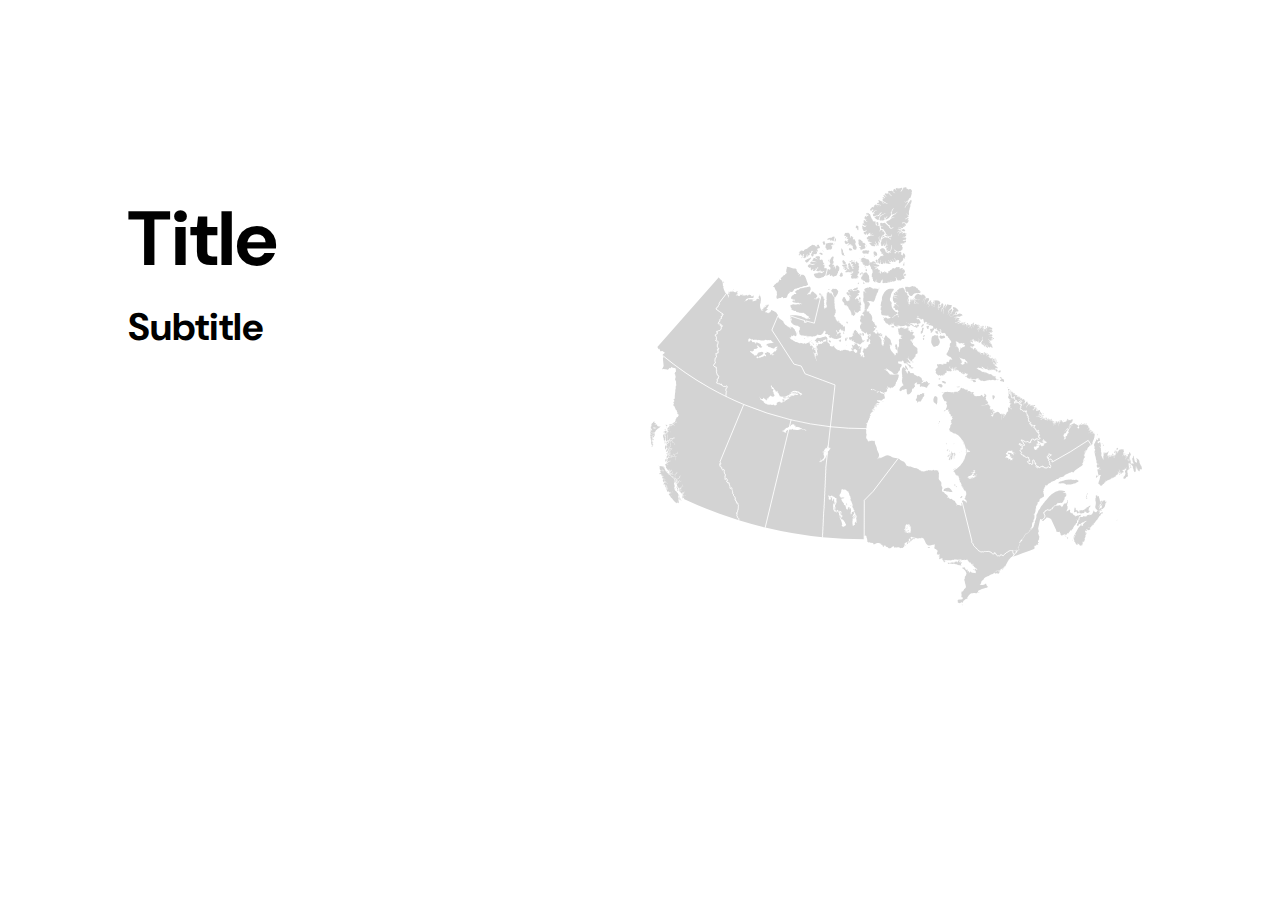
==== commit d77fa05a: "statenames" ====
--- a/docs/index.html
+++ b/docs/index.html
@@ -555,53 +555,53 @@
 				</g>
 			</g>
 
-			<g id="BC" fill="#d3d3d3" >
+			<g id="BC" fill="#d3d3d3" onclick="selectedState('BC')">
 				<path mask="url(#all)"  d="m-22032-7952a34499 34499 0 0 0 8818 5321l-2585 6234 21 34 36 19-38 54 64 42 16 107-32 22-80-70h-21l41 308 182 90 15 202 121 119 40-106 47 14 81 170-39 63 29 203 110 82-44 74 43 144-68 23 46 196-56 91 4 12 116 5 74-85 126 216-122 52 37 114 47 4 41 98 43-16 127 23-23 112 111 256-23 31 17 31 7 157 63 18 88-92 49 40 2 151 42 87-12 41 41 37 1 17-16 17 9 50 43 28-47 138 145 187-45 81 149 114 77 229-69 6 112 241 56-13 1 94-28 6 34 64-5 65 53-31 95 16 29 161 57 134-29 112 8 75-25 74 18 72-22 104-18-8-29 74 11 83-8 47-20 14 2 44-40 24-12 68-62-3 4 73 91 32-49 93-15 79 52 71 17 161 111 67 40 55-16 67 44 62-21 43 2 5a46541 46541 0 0 1-5926-2289l-14-23-18-20-33-15v-22l4-15 10-4 1 8 9-3 7-10 2-16-14-11-10 2-37-2-49-8-32 8-12 12 7 14-5 19a46539 46539 0 0 1-37-18l4-26 11-14-13-21-18-26 20 3 15-11 19 5 23-21 29-5 11-8 13-1 39 9 11 8 25-8 22-19-12-16h-10l-12 2-11 5-9-2-8-20-16-18-15-10-10-8-14-3-11-6h-17l-9-13-3-10-9-8-11-13-9-22-12-20-3-24 23-6 44 31h22l2-32h14l1 27 37 23 12-1 40 18 15 13 27 10 31 16 9 14 11-1-12-23-35-11 2-12 40-23 32-30 22-31 17-52-14-1-5 26-14 23-13 27-29 23-38 9-13 24-7 1-16-14-12 2-22-7-33-34-16-4-50-60-27-10-14 4 8-40 56-42 27-108 85-84 6-36 27 5 27-15-27-16-45 2-23 62-21 15-37-13-32 19-20-19-93 16 5 34-20 42-43 43-34-5-11-30-62-70-20-13 1-37-83-41-15-30 6-26-23-3-10-16 15-138-21-23 76-89 53-5 35 67-15 25 5 28-23 171-7 12 2 41 5 8 12-16-5-31 11-5 16-76 31-7 153 6-3-11-65-6-10 9-16-11-92-18v-35l49-20 1-8-39-2-3-74-22-47 19-2 81-74 6-35-35-45 5-54 25-14 35 11 40-11 66 1-5-12 47-16-17-39-3-35-74-119-9 20 54 96-1 34 15 23-46 22-75 8-23-6-39 9-12 29-1 75 29 44-37 39-13-13-31 27-14-18 8-74 25-32-3-21-51 53 4 42-31-23-18 20 7 26-45 2-94-39-1 26-11 8-29-52-42-15-22-18-43-61 15-48-81-183-7-128h31l20 10h56l-3-35 83-10 37-42 22-84-38-60 84-49 73 38 121-10 20-22-5-14-33 14-100 7-70-49-118 59-49 13-66-75 31-33 10-62-12-24h-12l5 27-12 51-38 25-19-22-3 21-23 11-12-22 12-27 33-15 54-100 63 4 37-15 2-24 31 11 23-8 31-57 28-28 6-26 25-9 18-31-7-35-16-14 5-41 40-5 27-17 16-23 41-8-2-41-25-11-6 26-76 48-21-11-39 21 17 32-14 21 25 53-27 7-31 35 2 41-47 36-46 4-14 31-95-2-21 60-68 11-18-37 7-19-15-22 30-36-24-5-31 29-19-40 27-64-28 5-1 28-35 28-36 6-43-26-54-25 96-77 7-31 61-77 40 5 30-24-19-22-11 26-45-1-40 31-42 80-99 86-66-8-27-113 70 9-23-22-27-7-94 14-130-83-76-72 5-20 68 20 12-28 40-1 149 22-14-22-42 2-91-17-37 2-27-17-10-16-2-49 88 23 30 22 78 16 77 38 45 3 82 37 34-35 20-14 37 7 31-27-5-69 28-18 39 28 70-55 10-86 18-29 3-22-39-57-10 28 12 49-14 7-2 38-20 19 15 42-30 27-18-2-5-13-30-5 2 14-38-2-28 55 15 19-14 35-25-14-38 18-15 36-172-59-21-30-40 4-76-27-1-26 17-21 152-17-4-15-73-2-42-33 10-28 32-19 18-25-3-16-20 27-22 4-24-12-10-23-19-6-8-12-38 2-79-20-12-10 3-14-30-21-3-44 103-19 21 35 26 1 57 33 54 44 25-17-9-19-18 11-41-35-52-27-41-39 12-92-14-13-22 18-4 71-103 21-34 7-33-26-18-47-29-14-6-20 61 16-30-51-7 4-18-5-17 13-22 4 1 14-14 15-24 11-34 7-33-4-24 13-107-181-33-7-34-49-34-127 66-72-98-42 2-68-19-6-22-49 38-61 22-12 33 4 66 11 12 13 8-5 16 14-25 6 78 44 13-15 97 40-38-44-48-28-37-30 13-25-106-35-51-22 16-46 58-12 37 18-10 25 51-41 62-20 14-22 33 1 65-103 143 22 27 18 12-12-43-36 5-12-8-7-16 18-37-7-13 9-11-16 32-33 10-35 18-19 24 15 61-54 16-33-81 72-20-20-26 30-23 50-56-51-54-25 104 85-35 29-44-17-54 51-71 35-80-49 37-80 39 8 10-16-57-48 6-72 113-195 111-2 41 27 50-68 84-69 69-11 21 36-25 31-1 3-58-36-48 39 11 16 38-30 18 20 59 17 20-38 8-68 128 10 128-37 65 55 25 60-21 90 24 57 25 174 23-12-37-189-16-43 25-115 37-26 106 24 1-31-114-20-34 22-101-69 5-41-13-17 32-17 4-27-14-26 24-13 7-47 12-15 130-28 36-3 34 15 35-44 56-20 1-50 18-29-10-35 21-11-6-12-18-7-12-62-13 6 18 89-27 40-6 56-82 48-52-2-130 27-45 76-40 1-13 13-19 4-37-20-16-85 2-47-14-84h-8l8 69 3 85 9 57-20 2-20 21-14-2-2 23-18 12-80-18-11 20-22 2-5-15-17-9-35 8-24-17 28-35 41-23 9 11 4-8-12-15-15 5-30 20-37 38-95 40-1-28 20-40-5-26 17-37 21-29 50 11 9-16-14-71 9-38-11 13-7 22 1 70-44-5-19 32-16 1-36-26 31-124 18-26 29 12 3-23 36-15 2-28-36 10v-17l-19 1-5 18-59 39-15 20-171 106-33-33 7-31 38-23 21-41 34-18 33 11 62-56 31-91 79-38 30-40 77-60 15 2 57 64 9 20 43 1 4-10-41-2 1-13-13-11v-15l1-1 8-18-6-5-8 10-6 18-18-18-22-31-29-8 39-57-2-19 31-39 58 12 6-9-26-6-30-16-22 9-22 30-35 5-41 27-55-29-31-51-19-1 1-88 67-148 3-41 21-104-45-78-34-107 1-57 57-92-3-108 25-35-7-12 15-6 21 35 26 21 49-22-13 93 36 21 19 57 36 81 119 10 7-26 38 56 62 26 23 52-12 49-42 26 4 13 53-15 3 42 31 39 11-4-26-41-16-173-96-50-26-49-28 18 1 22-101-18-6-70-39-94-11-85 4-58 73-46 7-60 131-36 31 52 52 35 9-33-56-22-43-66 10-23 59-30 23-39-18-17-22 28-50 29-128 58-69 15-101-6-51 24-91 17-112 196-24 9-22-2-6 39-9-3-23-46-72-312 7-135-24-95-27-149 11-93 71-107 71-62 40 30 45-23 70 1 37 48 34 18 10-11-73-74-74-1-58 5-22-20-47 5-10-43-16-33-18-16-6-17 9-39 17 11 38 2 14-50-1-41 42-31-6-9-35 26-60-2-18-12-2-28-21-4 1-37 38-65 41-9 6 16 23 5-14-44 23-44 26-22 14 2 12 16-4-82 26-8 7 27 8 56-6 63 3 74 18 111 1 39-7 27 20 62 7-5-15-41 6-28V62l43-26-8-6-23 15-10 3-16-99v-104l9-5-19-88 33-33 26-11 36 13 41 7 36 34 4 58 5-13 9-5-8 53 8 30 6 1 8 30 16 19 2-8-15-26 1-10-15-46 6-45-11-7-7-37-22-21-9-4-3-7 15-7 22-26 12-9 12 4-2-8 18-23 20-5 24 6 61-32-3-12-64 27-27-11 33-21 93-41 42-9 11 10 12 27-48 17 3 14 36-8 35 13 39-22 96 65 18-16-21 1-46-52-49-26-34-1-28-48 30-38 50-32 75-29 35-39 60-38 29 3 85-60 16-44-108 33-13 44-82 47-26 34-132 58-24 32-48 20-21-3 30-117 33-19 24-26 177-68-4-65 58-122-2-54 15-70 84-106-7-43 18-33 40-32 33-7 45-30 27-10 32-32-5-8-14 13-5-4 62-84 14-139-89-21-35-63-32-37 37-107-35-27-31-45-24-143-133-135-18-68-90-191-20-90-136-72 49-103 10-59 46-38-85-144 142-130-132-148 131-69 24-165-1-193 21-143 4-101 31-167 2-210 45-170-6-166 14-137 66-12-28-140-14-128 11-147-110-253 3-80 35-27-32-45 49-45 13-115-38-26-12-91 26-56-97-113 11-80 44-23-24-71 26-14 37-4 56-78-2-81-16-15-3-53 15-33-7-8-22-69-14-92-296-36-119-60-97-19 24 73-23 30-68 30-38-8-37-51-116 159-17-1-8 16-104 48-111-77-101 2-206-21-135 19-35-24 65-58 127-257-81-795 10-49 51-94-27-50-58-144z"/>
 				<use xlink:href="#i-CA-BC"/>
 			</g>
-			<g id="AB" fill="#d3d3d3" >
+			<g id="AB" fill="#d3d3d3" onclick="selectedState('AB')">
 				<path mask="url(#all)"  d="m-13214-2631A34499 34499 0 0 0-8064-955l-2814 11709a46543 46543 0 0 1-2867-786l-2-5 21-43-44-62 16-67-40-55-111-67-17-161-52-71 15-79 49-93-91-32-4-73 62 3 12-68 40-24-2-44 20-14 8-47-11-83 29-74 18 8 22-104-18-72 25-74-8-75 29-112-57-134-29-161-95-16-53 31 5-65-34-64 28-6-1-94-56 13-112-241 69-6-77-229-149-114 45-81-145-187 47-138-43-28-9-50 16-17-1-17-41-37 12-41-42-87-2-151-49-40-88 92-63-18-7-157-17-31 23-31-111-256 23-112-127-23-43 16-41-98-47-4-37-114 122-52-126-216-74 85-116-5-4-12 56-91-46-196 68-23-43-144 44-74-110-82-29-203 39-63-81-170-47-14-40 106-121-119-15-202-182-90-41-308h21l80 70 32-22-16-107-64-42 38-54-36-19-21-34z"/>
 			</g>
-			<g id="SK" fill="#d3d3d3" >
+			<g id="SK" fill="#d3d3d3" onclick="selectedState('SK')">
 				<path mask="url(#all)"  d="m-8064-955a34500 34500 0 0 0 4271 747l-459 4145h2l-41 378 24 3-41 378 24 3-41 378 24 3-41 379 23 3-41 379 24 2-41 380 25 3-40 380 23 3-41 381 23 2-40 381 19 2-40 382 22 2-40 382 19 2-40 382 22 2-36 344 5 1-40 387 21 2-40 388 21 2-40 390 23 2-40 389 21 3-21 201-19 189 21 2-39 390 18 2-40 393 22 2-19 197a46542 46542 0 0 1-6231-1057z"/>
 			</g>
-			<g id="MB" fill="#d3d3d3" >
+			<g id="MB" fill="#d3d3d3" onclick="selectedState('MB')">
 				<path mask="url(#all)"  d="m-3793-208A34500 34500 0 0 0 94 1L81 36l43 194-16 51-9 146 30 43-14 6-10 18 10 40 10 9 20 53-5 16 19 53-6 43-15 22 7 15-19 16 1 19-14 15 6 22-8 4 8 37-11 18 16 41-17 52 7 26-32 5 7 12 31 7 8 42 34 29 11 32 42 13 8 11 2 85 73 81 5 61 33 28 40-10 27-69 9-2 2-11 7-3 4 5 14-8 5-16 3 3-3 7 1 4-10 11-2 11 3 62 20 36-6 9 22 3-12-65 8-17-6-19-13-17-1-5 2-1 2 3 8 6 6 6 50 12 63-8 37 5 9 14 10-2 2-14 15-5-2 6 5 3 4-13 4-6 5 4-1 6 2 2 6-4h7l5-7 12 10 10-3-9-24 43 7 13 16 16-7 24 14 30-18 35 18 19 35 16 4 35-41 78-9 25 48 14 42-5 33 32 191 58 156 23 23 1 33 62 129 42 124-1 43 18 67 11 54v1l10 34-10 8-17 22 3 7 25-12 13 6 4 29 15 44 90 183 12 37-5 14 26 12 38 102 21 109-7 96-58 165-27 54-67 114-103 37 2 13 105-23 30-21 24-40 95-78 59-19 39-3 45-14 9 6 2 4-17 15-36 39-23 37-9 7-20 15-25 8 6 13 20-5 22-13 11-7 9-12-1-6 26-22 25-26 16-11 39-18 9 3 29-3 62-10 464-238 156-29 123 42 31-14 60 37 44 23 46 12 121 62 10 15 111 49 13 26 36-4 241 60 64-3 18 8 11-5 60 23 54 15 110 20L872 6807l-974 991-9 3817-1 429a46543 46543 0 0 1-4535-233l19-197-22-2 40-393-18-2 39-390-21-2 19-189 21-201-21-3 40-389-23-2 40-390-21-2 40-388-21-2 40-387-5-1 36-344-22-2 40-382-19-2 40-382-22-2 40-382-19-2 40-381-23-2 41-381-23-3 40-380-25-3 41-380-24-2 41-379-23-3 41-379-24-3 41-378-24-3 41-378-24-3 41-378h-2z"/>
 			</g>
-			<g id="ON" fill="#d3d3d3" >
+			<g id="ON" fill="#d3d3d3" onclick="selectedState('ON')">
 				<path mask="url(#all)"  d="m3578 3252 44-5 13-14 20 4 9 13 16 1 8 21-15 12 17 22 70 31 20 27 5 24 35 25 40 16h24l47 48 67 47 93 37 60 12 74 24 22 35 7 28 33 37 62 49 23 60 33 36 13 36 14 25 48 72 43 25-5 9-6 6-7 5-15 19-2 7 4 11 8 7 5 8-5 12-18 18-15 6 1 8 20-9 14-6 12-14 4-15 15-8 21-3 35-7 37 19 47 20 76 24 196 7 119 48 220 70 66 44 242 31 77 51 53 5 78 54 90 86 82 50 77-3 73 43 15 45-19 19 19 9 38-24 25-4 159 13 130-19 39-6 29-31 52-13 23-16 22 7 44-22 71 17 1 1 79-60 41-9 124 52 17-15-21-16-1-13 15-6 35 16 54-3 57 28 180-15 100-54 48 6 30 51 39 26 67-21 1-26 28-13 79 29 44-11 81 50 42 11-30-48 14-6 14-17 20 3 14 53-15 21 31 106 6 46 38 17 18 37 10 48-25 160 10 167-20 277 63 124 121 113 115 198-18 273 99 211 41 104-61 90-8 129 30 123-7 18h11l22 30 68 14 151 108 55 92 77 42 155 140 36 22 21 6 8 12-1 20-4 14 9 46 25 20 11 12-9 19-3 7-20 10-34 14-7 28-38 18 5 11 31 17 33 1 13-15 31-5 33-8 48 20 56 85 132 31 59 10 19-20 80 32 39 41 33 48 125 50 77 49 71 72 7 47 92 138 50 48 26 84 19 20-15 7-9 10-17 27 2 23-41 27-29 32 44 11 22-30 40-31 33-48 22-6 85 26 61-1 17-6 35 13 34 10 21-2 63 48 40 20 66 1 12 13 30 19 20-4-35-50-17-10 24-104-41-46-8-55 12-16 23 24-16-38 32-23 27-46 4-31h23l14-9 1045 4210-23 144 163 171 37 170 96 87 55 80 97 82 29 1 93 128 76 53 54 93 117 80 119 42 14 47 37 16 235-29 65 25 40-37 87-23 80 14 37-17 122 15 121-3 4-22 91 19 272 95 18 71 87 72 183 41 49-38-39-84 26-21 65-4 52 30 5 78 32 53 48-7 23 35-16 33 117 117 114-12 100 38 93-48-10-45 95-39 108 19 128 82 39-15 89-132 218-162 59-70 92-21 69-44 37-71 166-29 52-34 91 18 61-10-1 3 77 1 26 304 156 84-71 93-17 81-3-1-20 28-23 18-22 9-37 38-8 18-61 31-67-3-55 49-125 131-79 90-39 38 4 20-116 185-112 219-22 40-16 57 2 47-71 119-11 11-29 2-32 34-75 76 17 45-17 42-82 44-69 140-132 588-1499 413-368 312 159 180 10 4 45 127-13 25 12 11-6 38 66 3-7 55 12 30 97 28 19 42 1 3-2 23-2 63-819 718-918 428-841 799-238 48-370-148-105-187 3-57 2-43-29-126 14-61 18-35 93-51 4-5 92-48 92-193 30-49 31 8 32-55 17-25 10-186-21-43-2-146 21-42-11-43 3-9 105-697-705-1878-942-375 91-218-128-101-67-6-77 36-55-9-47 75-41 11-24-48-26-13-6-35-63-32-11-24-23-31 6-18-16-11-12-51 9-10-4-5-55-90 25-115-84-20-44 67-83-9-59 63-4 12-64 1-189-164-120-272-2838-1221-221 89-464 350-117-36-55 18-3 5-36-11-56 9-34-13-58 12-47 38-46-27-43-12-7-37-23-28-87-23-119 20-46 13-70-6-76 17-7-32-139 45-28-49 5-28-42-23-7-69-93 33-37 32-67 35-91 93-114 45-56-9-76 24-1-54-92-10-27-89-186-41-70-137-47 16-128 12-12 29 34 76-76 37-86-163 13-49-43-37-146 3v-54l53-4-1-47-79 5-169-91-171-8-196 59v44l-133 37-128 6 13-60-28-68-306-21-17-49-107-13-23 20-100-28-78-64-9-54 17-55-52-247-23-47-31-164 1-38-97-54-73 19-71-36 9-3817 974-991z"/>
 				<use xlink:href="#i-CA-ON"/>
 			</g>
-			<g id="QC" fill="#d3d3d3" >
+			<g id="QC" fill="#d3d3d3" onclick="selectedState('QC')">
 				<path mask="url(#all)"  d="m10559 8018-40-88 94-140 31-15 62 7 11 81 43 33 62-18 99 59 58 143 29 41 16-80 20-17h-32l-21-25 74-135-34 4-27-14-15-68-44-51-59-19-90-90 32-53 33 2 46-72-55-56 21-46 83-67-19-37 72-179-25-78 51-31-2-12-65 25-3-42 23-37-2-47-35-7-18-72 18-16-2-1-21-23-16 7-8-13 10-12-36-21-16 17-100-12 22-54-73-41 25-21-5-36-37 14-17-17 34-10-3-19-72-6 18-48 62-22-50-20 34-65-91 34-53-61 45-56-8-23-76 12-34-25 32-47-13-15-32 13v-221l-45-9-24-129-145-72 64-66-12-19 40-25-21-23-48 24-10-110-67 9-2-18 39-13-12-56 20-32-27 6-8-14 29-23 24-5 4-9 12 8 13-1 7-11 26 9 40 36 1-12-75-55-76 12-36-35 49-42-88-19 53-22-30-39 55-13-13-19-105-38-88 18 117-57-29-54-184 21 50-71-31-12-70 36 4-79-39 20-51-176-46-71-42-20 34-35-38-23-70 6-4-16-41 20-3-11 100-123 186-130 149-92 3-31 59-60 33-3 111-100 2-24 123-90 26-53 201-252 30-16 28-84 38-74 26-7 66-137 93-171 41-125-52 77-5-6 116-311 23-24-3-80 34-26 14-45-2-85-16-40 51-4 161 7 18-7-5-12-55-8 12-28 85-15-31 49 89-9 35-11 8-30 41-14 15 8 30-18-99-52-15-23-129-35-10-37-64-12-13-40 38-3 24-23-9-20-55 11-41-82-56-27-2 15 25 20-2 21 18 14-24 71 39 19-2 16-15 9 5 16 47 12-17 54-22 6 15 36-25 20 13 29-43 54 59-24 13 9-1 13-104 20-7-28 17-5-15-53 23-45-30-195-23-13-50-191-54-178-89-233-1-40-109-205-90-138-24-4-117-156 13-17-239-268-121-94-113-62-77-13 50-17-144-71-102-21-91-14-69-24 17-23-50-41-45 7-55-55-26 11-54-62-24-39-38 11 28 51 16-9 37 35-51-4-53-70-29-13-28 3 14-60 24-4-28-42-49-36 21-40-56-95 15-45 24 9 4 35 23-3-2-21 20 6 40-12-3-59 24-35-40-75 52-2-30-54h13l11 22 29-23-35-51 50-106 43-4-20-23 37-37 23 4 11-26-47-10 57-37 11-24-13 1-18-18 26-3 27-36 26-1-25-15-19 8-43-11-58 46-15-22 45-45-19-4-21-54 65-54-17-80-29-1-31-59 24-11-31-22 44-13 26 35 37-18-3 20 29-5-17-18 7-19 16 34 30 3 15 12 18-6-14-29-32 12-21-28h21l5-21-25 1-24-42 39-6-2-22 59-39 46-7-1-19-27 2-60-75-22 6-11-26 28-9-12-29 42-25-23-46 61-54-8-11-58 50-21 1-24-20-18 24-61 7-51-10 23-18-17-39 64-28-73-68 45-14-34-23 12-10-72-53v-28h-31l4-20-14-15-33 10-42-20 40-111 35-51-12-22 61-18-30-11-43 8-13 25-25 7-28-14-10-18-34-1-45-57 57-61-3-27 19-46-37-18 76-76-9-13-151 132-4-36-60 32-67-11-53 46-5-86 64-173 59-97-20-81 22-56h15v-36l-34-11 8-29-25-20-22-102-11 1-35-60-3-23 31-20 3 30 24 6-4-31 41-7 23-27-81-20-5-29 22-21h46l38 16-10-29-22-5-54 5-3-15 29 1-10-19-63 21-58-92-73 30-35-20-100-175 6-28-49-75-12-1-11-22 4-12-34-98-15-9-35-177 17-81 23 2 28-46 26 2-25-24 9-21 46-17 17-39 22-8-1-2 10-54 43-28 20-67 38-8 21 55 9-5 1-37 153-11 67-27 62-3 94 26-11 13 29 3 17 14 8-5-6-14 250 17 9 12-4 32 39-35 15 27 8-29 23-7 45 20 115-4 44 11-45 55-22 38-27 14-26 47 18 1 23-13v-22l26-10 74-99 20-65 25 38 11-4-16-40 38-26 31 15 83-7 10 35 2 21 6-4 4-25 1-27 66-7 126 60 5 19 5 4 4-14 61 25 23-15-41-10-48-37-25-12 8-53 141-38 48-59-1-34 30-42 9 19 68-80 36-118 82-45 92 80 15-21 46 16 19-14 50 29 59-1 14 46 57 25 12 15h24l6 17 104 21-13 30 25-1 46-58 78 13 66 139-34 20-1 19 19 19-1 28-14 30v23l-21 32 7 6 29-36 1-29 14-16 24 45 9-3-15-45-12-10-5-61 17-6 105 24 90-14 24 23 4 15 48 27-53 26 32 6-16 14 17 23 30-43 68 25 36 56-3 42-16 38-25 9-29-7-35 24 12 17 20-24 42 7 43-14 3-21 21-3-1-83-35-24 13-16 166 4 47 20 33 32-4 21-22-1-2 26-92 44 42 27-21 19 38 12-33 46 15 17 125-33-31 36 6 17-34 22-47-1 2 7 74 7 24 14-34 53 95 9-4 50 6 2 20-31 23 44-4 20 7 1 25-19-19-12-10-33 33-13 17 38 34 6-4 16h1 2l20 1 5-20 58-25 35 47-1-2-1-40 127-12 13 32 47-15 56 19-21-37 60 5 3 36 21-24 57 6-26-31 20-34 34 37 1-1 19-12-21-35 31 10 6-9-37-21 11-9 38 26-20-31 49-23 17 24 32-49 30 30 2 63 48 30 38 78 33 33 27-17 62 26-2-20-30-10 51-115 25 33 44-10-13-46-40-29-18-68 4-75 54-10 78 97 51 27 54 117-106 178 70 91-18 58-40 17-1 35 69 36-6 47 34 4 40 44-26 59 58 10 29 33 53 19-17 16 34 109 37 11-61 64-66-5 13 49 34-3 8 23-101 14-174 54 15 17-115 65-42 7-20-18-44 21-51 3-122-12-13 21-26 19 23 3 29-27 107 11 64 1 37-19v14l47 4 89-49 38-14 30-31 83 7 186-81 43 71 87-11-7 39 19 27-5 29 51 35-28 58 60-16 36 40-14 68-37 24-23 95 10 25 32-16 83 130-53 42 2 18 55-26 14 13 11-34 64-72 52-3 8 39 22-4 14-54 67 115-25 50-39-24 8 47-27 10-26-29-20 29 17 73 28-19 27 18 33-60 24-2 15-30 29 11 19-16 21 59 57 23-22 65-3 77-37-17-20 51-12-45-8-97-40-29-24 114 15 56 41 74-28 30 9 64-51 49-69-81-13-70-44 3-76-73-13 9 34 53-5 33h1l37-8 66 124-23 8-47-27 26 36-44 45-33-5-6 44-39 24 9 19 39-21 39 19 15-44 21-30 28 92 37-40 36-7v29l-23 58 55 45 13-159 26 23-11-83 69-80-2-67 54-63 144-69v32l73-40 19-55 16-3 30 14 49-42 126 58 37-13 7 28 17-15 10 28 5 48 17 19 33-1 26 98 13 9 16-23 12 4 20 58 23-47 17 9 9 28 8 54 22 15 25 116 1 66 26 142 25 39-34 64-2 62 33-17-5-42 26-58-37-93 8-76-17-28-17-138-37-71 5-55 48-8-7-71 55 37 35-4 18 91 92 110 4 76-26 19-23 133 22 43 31-48-15-113 34-35-2-69-50-80-23-107 75-2 13 75 29 75 61 30 8 92 21 58 25 23-18-155 49-107 42 11 57-166 52 5-13-64 27-117 73 55v-2l3-59 31-39 45 6 10-22-40-49-7-193 32-19-29-34-18-67 34-50 21 9 2 25 17 3 1-19 150 53 58 53 15-29 26 8-2 18 44 2 25 96-12 57 10-8 33-75-26-52h40l-50-39-39-5-25-33-49 14-27-66-32 12-22-55 20-67h16l22 28 6-22 38-11 36 32-18-35-3-39-79 22-43-18 64-87-47-48 38 15 48-5 56 13-17-33-59 1-20-15-9-28 40-40 31 4 32 22 16-13 33 7-29-23-26 2-13-16 44-44 22 13 54-17-19-11-27 8-22-9-21 7-33-13 22 24-46 40-32-36-62-35-3-38-45-16 21-18-35-14 10-30 52 6 51 57 4-6-41-65 17 2 24 19v-1l65 69 11-2-23-30-66-60-9-28 17-7-1-12-25 4-90-82 74-4 149 78 4-7-84-61-27-1-16-55 26-18-76 13-4-23 28-3-58-20 76-38 7-15 98-22 3 22 33 22 39 6 65-14-78-1-45-18-8-31-67 11-11-11-43 16-12 21-141-130-56-74 38-29-29-28 4-10 15 4 5-34 23-47-6-22 59-72-46-4 29-19-14-86-31-44 31-33-22-30 6-35 33 12 2-10-17-9-20-33 19-11-17-27 21-16-29-16-20-38 32-59-8-45-25-18-2-14 24-7 122 11v-4l-30-13-8-9 39-2 32 8 10 6-90 42-53 69 7 32 92 19 70-15 32 46-72 45 43 57-106 27 89 74 125-23-4 72-40 5-2 80 86 95-36 77 23 108 109 6 79 43 31-41 42-111 66-2-50 132 92 189 81 118 75-26 81 53-78 78-158-30-69 38 55 161 70-73 109 19 31-44 138-34 36 96 65 10 15-86 93-139 137-14 83 55-94 107-157 98 7 112 84 58 29-82 42 2 56 46-5 78-59 16 18 81-73 36 29 152-66 93 54 114 116-21 216 218 5-51 69-26 53 78 125-10-20-65 28-31 42 72-46 133 76 118 68 64-63 73 30 86 75-28 47 179-46 9 122 203-65 48 38 80-30 110 198 105 66 73-29 65-116 33 144 136 61-58 75 39-78 108 73 71 57-98 51 53 54-42 49 18 112-63-5 48-153 186 157 92 31 126 47-18 60 147-33 49 87 27 195-92 25 30-123 99 30 34-58 67 52 15 116-66-44 149 122 245-163 20 85 124-37 60 188 83-179 131-142-70-193 13-10 88-130 48-33-89-160-35-102 12-26 176-144 42 75 52 23 55-127 23-4 51-157-87-43-74-122 55-73-27-50 32-353-197-9 39-121-69-7 58 109 44 8 116 127 89-39 36 154 146 12 109-199-23-285-120 7-37-73-13-66 68 218 159 185 98-68 154 47 104-179-36 39 96-115 118 170 233-67 83 48 121 272 102-43 60 20 32 54-19 230 151 149-49 135 84-37 98 52 34 82 232-206-33-57 82 172 223 107 6 28-66 88 99 118 38 84-145-51-189 69-172 186 147-79 37 206 222-123-22 187 286-72 46 74 101 109 64 45-44-88-149 191 87 24 79 96-4 38-84 120-36 62 69 36-136a43104 43104 0 0 0 6 0l8 1 23 48 126 48 60 143 37-71 121 70 151-37-3-52 100-37 37-13 175 128 37-131 47-31 5-79-101-82-66-132 59-40 4 4-66-89 11-106-89-98 2-161-129-141-43-165 208-170 14-141 71 105 173 33-230 176-77 94-8 122 93 84 166-14 209 202-112 42 62 67a43223 43223 0 0 0 3895-2352l121 177 133 196h-1l108 160-18 1-9 6 2 11-5 15-24 10-8-5 1-7-6-6-23 1-15-9-15-36-7-8-81 88 5 16-9 4-11-15-10 5-3 21 29 4-1 14-14 16-12-13 2-13-8-3-11 7 13 29-7 10-37 20v22l-6 7-25-7-26 38-28-33-28 19 25 67-16 7-14-5-6-17-11 10 11 12-7 18-7 6-9 29 11 6-18 42-4-1-4 42-5 16-17 18-5-5-11 28-30 42-7-3-32 51-35-16-5-27-8-12-11-1-9 9-24-20-10 1-7-7 17-27-9-6-25 43 12 18 16-14 35 23 17 1-10 27 23 22-8 12-57-3-21 24-10-5-6-17h-12l-19 26-15 51-11 61-42-32-10 10 7 8 13 2 16 20-4 15 6 8 23 7-3 9 41-9-15 55-12 32-9 9 2 12-45 91-20-6 3 20 15 4 20 20-16 63 13 7 10 35-16 7-33-49 2-38-7-10-32 15 2 45 27 9 9 25-9 2 11 22 9-1 21 26-4 29 20-8 11 17-12 15v9l20 14 14-7 11 22h-10l4 52-6 26 20 11 1 8-43 2-20-4-16-17-5-19-10 2 2 23-7 24 6 5-21 36 13 13-5 18-22 2-13-23-17 21 31 27-16 34-18 2 18 58-58 24 32 27-29 18 25 57-19 36 13 22-19 16 15 52-69 79v19l-22 24-26 7 9 22-10 26 7 13-15 23 16 4 28-23 20 4 8 12-7 35-13 38-24 46 7 19-24-8-5 19 10 4-36 17-26 29 11 11-20 54-7 7-17 3 11-26-9-12-13 30-6-15 3-15-21-13 5-34-16 4-11 22 4 54-4 11-22 13-4-25-8-20-21-12v22l12 4 9 38-7 4-35 3 5 16 13 7-8 6-43-13-5 18-19 2-3 17-21-7-18 15 5 32-50 28-12-3-17 18-66 11 8 29-11 27-35-15-7 28-5-37-11 4 1 30-23 13 2 35-29-27 1 23-57-3-7 22 16 15 6 18-38-12-9 15 13 14-38 2 5 22-9 7-23-14-51 35-47 54-18 10-43 55-71 109-33 33-22 6-28-1 33-17-12-12-5-5-29 14-13-24-23-21-54-18-61 18-17 32-143 54-49-3-103 45-12 24-26-3-19 21-14-15-17 8 1 18-127 50 15-37-11-2-46 70-28 15-9-12-31 35-35 10-12-25-36 30h17l-5 26-67 20-17 24 40 15-80 70-42 8-16 21 8 27-35 14-31-34-42 6-25 18-1 1-8 23-13 5-14-13-21 1-2 21-17 7-23-30-46 15-110 47-52 45-38 12-27 62-124 32-74-5-38 23-22 48-119 79-83 57-33 4-17 16-54 7-108 47-54 5h-1l-23 26-26-1-90 72-16 22-117 77-52 18 5 16-20 3-61-6-41 22-5 94-50 5 28 32-38 14-50-3-62 41-18 30-52-21 9-14-24-26-30 9-32 63 30 53 20 7 48-27 1 46-59-3-26 15-56 61-11 51 12 49-105 95-8 37 15 40 10 86-11 56-10 3-9-20-27 9-8 57 2 38 17 46 31 54-8 18v78l56 112-6 75-11 4-2 8 9 27-13 98-79 27-65 34v13l-29 9-8 20-37 6-31 20-6 43-15 9-61 1-24 23-25-4 6 13-54 25-4 35-5 3-36-5 20 75-33 19-13 22-15 4-10 15-15-6-9 3-14 10v4l19-3 8-7 44 10 24-16 24 24 4 41-19 21-55 18-19 27-6 24-20 32-34 14-7-5 25-48 2-32-5 1-11 39-33 26-58 37-9 75 26 72-21 25 34-10 6-16 3 29-19 14-32 9-36 27-3-12-13 26 5 7-39 84-33 24 6 35-14 25-51 20-3 13 13 35 6 46 21 70-6 76-60 2-4 27 4 14-10 49 16 43-3 68-24 70 9 39-21 79-13 2-5 42-37 53-33 101-11 10-53 6-19-5-6 16-37-6-41-38-2-13-19 22 48 40 23 10 44-8 54-7-1 19 18 4-6 11-1 18-12 2 1 28 8 33 13 21 4 48-19 10 18 12 5 40-18 61 11 111-28 33-2 56-72 99-18 1 20 30-23 69 23 58-15 43-85 80-36 44-27-1-6 22 9 6 10 27-14 73 2 44 6 11-24 178-22 77-9 7-17 48-46 26-44 62-27 54-12 34 2 17-46 74-6 34-21 23 15 8v23h10l1-7 9-20 121-51 62-102 25 6 18-46 12 6 12-3 7-12-5-11 14-23 11 1 48-77 52-32 33-65-4-9 82-277-7-12 6-68 40-31 19-37 13-56-23-49 5-10 4-20-11-4 16-50 12 4 12-48 21-1 13-71 32-54 13-63 19-87 14-9 20-82-7-7 10-67-16-27 12-69-7 8-9-12 53-129 25-10 37-103 48-89 10-51h1l23-59 32-66 5-25 137-185 11-1 39-73 24-18 4-41 16-46-8 3 45-71 20-6 34-69 61-88 19 5 24-30 6-18-8-5 18-24 22 7 22-33 6-1 35-77 149-177 6-29 20-23 24-11 58-68 2-13 53-39 5-14 67-60 99-126 13-22v-8l90-105 3-14 42-36 9-19 29-15 27-33 18-2 35-30 11-31 54-54 93-81 125-86 39-19 8 4 41-35 11 7 13-7 3-19 22-12 13 6 8-8 4-12 22-24 15 4 8-20 47-28 3 3 148-72 7 8 85-27 109-46 74-19 84-7 76 10 106-17 181 32 90 30 10 10 24-2 67 31 18 13 4 44 19 20 11-1 47 24-2 6-43-12-38-16-4 4-44-6-9 7-52-4-27 6-12 17-6-9-45 10-44-1 6 13h30l41 9-2 16-34 20-3 12 34-18 9-14-3-4 25-12 26-2 30 5 1 14-13 9-7 22 34-12 37 1 66 20 24 21 26 10 38 5 24 15-5 6-52 20-54 41 41 12 2 12 22 19 70-3-2 18 6 13-32 34-12 24 5 42 14 11-2 12-37 17-71 66-84 105-4 14-8-2-20 12 17 11 11-12 9 24-15 38 14 87-28 16-21 33-62 36-5 14 6 16h22l-58 100-21 61-15 23-34 33-2 18-14-5-25 22-3 18-56 32-41 11-40-26-40-9-3 7-56 9-89 1-65 21-71-29-12 10-14-25-15 11-9-5-28 66-13 79-15 19-9-8-22 1-28 8-17 17-43 20 8 45-40 3-22-17h-18l-24 14-22-3-34 20-20 63 13 3v12l-27 16 6 9-24 13h-25l-9 20 1 29-10 13-14-5-5 4-6 12-6 2-7 4-2 12-3 5-4 11-51 12-38 47-9 47 30 57-84-19-46 49-34 56-57 8-39 21-3 58-22-16-106-8-26 3-40 8-35-57 3-17-357 162 38 86-179 80 165 371-72 186-124 149-154 127-35-74-1-37-18-19-138 18-212 1019 77 308-71 118 1 184 55 37 23 201 61 5 3 61-66 147 51 62-95 115-48 107-14 109 110 58 6 57-140-16 58 224-49 5-83-82-81 76-12 69-65 31-75-44-65 118 35 111-30 90 23 45-544 219-238 85-70 17-404 148-798 304-326 99-13-3 8-18 37-38 22-9 23-18 20-28 3 1 17-81 71-93-156-84-26-304-77-1 1-3-61 10-91-18-52 34-166 29-37 71-69 44-92 21-59 70-218 162-89 132-39 15-128-82-108-19-95 39 10 45-93 48-100-38-114 12-117-117 16-33-23-35-48 7-32-53-5-78-52-30-65 4-26 21 39 84-49 38-183-41-87-72-18-71-272-95-91-19-4 22-121 3-122-15-37 17-80-14-87 23-40 37-65-25-235 29-37-16-14-47-119-42-117-80-54-93-76-53-93-128-29-1-97-82-55-80-96-87-37-170-163-171 23-144z"/>
 				<use xlink:href="#i-CA-QC"/>
 			</g>
-			<g id="NB" fill="#d3d3d3" >
+			<g id="NB" fill="#d3d3d3" onclick="selectedState('NB')">
 				<path mask="url(#all)"  d="m19218 9964 154-127 124-149 72-186-165-371 179-80-38-86 357-162-3 17 35 57 40-8 26-3 106 8 22 16 3-58 39-21 57-8 34-56 46-49 84 19-30-57 9-47 38-47 51-12 4-11 8-9 11 17 45-53 22-2 59-61 35-56 62-42 9 29 18 26 199-18 31 15 128-52 54-10 67 20 37 25 38 37 46 73 69 20-8 29-14 5 23 16 16-4 3-48 16-23 26-9 22-18 31-64 20-65 28-24 29-61 31-41 8 1 12-18 91-61 19-3 1 11-11 16-33 48 13 15 19-16 22-8 16-31 72-58 33-10 33 31-7 20-36 22 50-11 20 23 22 1-1-15-28-15-4-19 10-23 73 30-36 74-7 37 3 39-7 38-16 10-11 38 29 35-6 5 47 40 11 77-14 12 13 94 12 9 4 32-31 15-33 78 8 9-65 163-18 14-48 63h17l20-16 19-3 16 5 9-9v-18l17 3 30-30 11 21-1 27 41-22 23-53 19-6 23-30 15-5 26 23-2 18 32-41-9-14 40-28 57-23 7 6-12 10v17l46 52 6 19-12 40-13 32 9 61-24 53 42-10 36 53 11-7 13 10-7 26 22-6 50-3-14 52 9 44 12-2-5-51 59-22 22-18 24 25 18 39 5 27 22 36 35 20 31 35-17 30 28 9 4-18 43 17 32 33 28 63 34-12-16-24 3-17 26 4 39 33-27 57 14 6 4 16 25 31 15-38 75-32 23 2 73-49 36-10 89 11 53-14 14-19 44-22 68-1 44-22 45 1 26 20-16 35-50 59-77 47-22 23-6-5-11 9 5 7-6 23 51 14 3 1 4 17-73 35-4 8 4 16-6 60-13 54 4 46-53-8-14 24-13 60 3 27-26 46 1 23 10 3v18l-15 19-26 3-2-9 12-14-9-27 1-52-55-25-13-14-5-12-5 1-4 13-29-9-32-23-11-13-55-19-32-18 2 8 26 20 49 20 25 27 28 18 17 3 16 11 12 25-25 112 8 15-11 35 15 13-13 75-1 54-10 2-4-16-34-7-32 14-16 41-23 20-2 46-22 40-46 46-18 10-116 152 1 13-53 78 3 22-40 50 2 25 12 8-21 34-12 1-44 62-33 20-2 30-45 7-28 93-25 18-40-15-12 23-23-2-39-48-20 27 4 13-43 54-6 25 23 17-31 67-16 4-2-29-24-8-1 30 18 12-58 54-35 51 8 15-22 21 1 18-12-5-36-56-18 5 6-26-7-2-17 32-35 27 9 19-44 42 6 9-40 46-13-26-12 20 15 13-23 22-9-5-15 24-14-7 7-26 8-6 3-10-23-12-7 19 13 7-6 18-18-15-23 59-37-20-2-13-8-4-6-26 3-6 19 8 9-14-9-7-7 10-10-6 1-9-26 1-26-9-8-5-10-15h-7l13 31-12-1 3 10-13 8-22-14-12 2 10 14 13 28-3 1-5-4-10 6 6 5-12 2 8 11 5 12 26 14 8 12-6 3-17-3-13 8-38-36-11-2-17-10-15-17-7-14-16-7-24-27-20-8v19l15 5 6 14-10 9 30-1 5 8-14 9-21 2 1 4-9 12-54-10 10 46-25 44-67-26-110-87 5-120-115-87 54-44-38-73-38-17-27 34-133 16-39-29-92 14-49-122 18-39-55-37 20-61-34-17-530-1145-82-9-89-68-94-30-77-14-32-26-73-1-64 17-27 31 30 59-41 24-30-4-74 44v51l-78 43-91 117-145-36z"/>
 				<use xlink:href="#i-CA-NB"/>
 			</g>
-			<g id="NS" fill="#d3d3d3" >
+			<g id="NS" fill="#d3d3d3" onclick="selectedState('NS')">
 				<path mask="url(#all)"  d="m23343 9612 2-18 137-19 14 28 104 20 29-7 7 9 40-14-19-17 144-83 45-3 9 11-54 26 50-5 7 14-73 32 21 9 72-40h31l34-17 23-28 38-8-47 71-32 24 20 13 52-13 14-36 8 14 24-50 23-10-13 32 12 6 52-68h24l-5-16-60-12 264-94 50 22 27-31 44 5 4 18-26 48-14 14-26 6-13 20 7 24 18-28 21 12 6-25 51 14 9-20-31 5-16-19 6-26 87-34 63-7 38-56 65-58 71-158 22-25 23-116 25-32 32 1-11 28 91 102 12 35 79 8 3 12 48-20 25 8 85-82-13-16 6-28 56-34 66 28 30-2 39 37 54 18 73-9 31 31-4 40-106 137-5 29 32 14 111-64 33-3 8-9-13-3 78-53 37-4 21-22 41-10 22-9 23 4-11 13 5 12 8-7 14 39-56 1-3 9 28 5 8 41-19 27-40 46-21-25 3-55-29 46 8 13-71 35-7-10-29 34-11 43 34 25-4 19-29 32-36-5 15 13-6 23-27 1-32 11-2 22-33 22-38-4-8 16-18 6-39-21-14-17-7 5 14 21 97 36-28 20 35 7 5 6-33 20-23-8-7 3 10 16-49 29h-39l-2 5 28 11 13 17-19 13 14 10-1 18-27 2-21-4-10-5-2 5 26 9 17 13-8 10-32 2-18-7 2 12 17 20-38 7 4 28-10-4v-12l-13 3 5 23-41 22 4 6 76-35 15 11-120 87-4 23-17 12h-41l15 19-60 97-17-11-22 25 29 23-38 39-18-14-9-21-36-6v5l-26-2-1 4 12 4 17-2 26 3 5 48-13 19-35-8 22 21-18 38-15-11-7 21 12 8-106 104-47-22-28 16 26-2 21 12 39 7-19 36 40 7-29 39-46-9-38 28-12 43-14-7v-17l-28-15-11-37-19 12 11 20-30-11-5 11 44 23 30 1-4 61-36-16 4-17-24 5-21-9-21-50-18 2 32 60 9 48-11 17-12-7-22 29-23-24-36-22 4 20 33 29 1 72-106 33 17 38-10 33-92-15-22-15-22 5-17-7-10 1-12-8 2-8h-46l-5 6 26 27 29 9 5-18 13-3 33 11 21 20 5 18 28 16 5 30 58 44-14 63-13 9-3-27-14 8-3 55-12 11-7-43-61 30 16 6-12 19-4-12-35 1-23-16 16 30-15 7-20-7-2-17-26 7-13 24-35 16-42-32-46-153-81 102 14 44 27 3 58 54-33 2 4 57-33 13-30-32-9-32-65-24-18 25 17 37-42 14-29-6-1 26 43 82-36 33 61 33 54-20 34-4 24 32-92 14-11 22 13 26 14-4 6-14 44-4 6 10-29 19 10 20 49-24-13 55-45 7-19-12 1-15-100-2 29 11 58 2 9 24-32 72 12 29-18 36 12 30-88 35-4 31 57-13 16 14v58l-42 6-7 45-45 7-1 11 49 5 17 33-20 6-23 56-51 30-10 44 59 8 21 27-14 7-9 40 14 22-27-3-19-28-38-8-8 10 39 13 13 15-6 18 17 14-12 24-48-37-10-13-26-12-5 11 12 10h15l45 36v74l-42-13-1 15 15 23 3 44-37 19-27-54-13 12 16 30-15 12 24 55-24-8-32-68-14 12 16 44-21-12-77-67 17 31-5 8 33 30 12 44-2 35-33-1-33-9-21-55-19-16-3 3 12 21v15h-37l72 48 15 32v29l17 7-6 26 21 11-5 19 21 24-3 5-38-28-1 31-21-1-11-13-20-10-33-3 26 15 3 12 50 17 29 46-7 16-12-10-16-31-22-20-15 4 16 17-2 32-21 2 41 18 5 39-24-5-5-21-60-11-15-24-31-19-6 61-25 31 13 23-16 2-13-14-30 30-15-20-28-49-12-11-5 5 11 18 13 13-2 8-43-15-22-79-19-40-10-12-13 8 13 46 12-1 19 41-5 12-15-8-26-45-66-92-7-1-11-20-19-19-13 11 30 33-8 1-71-46-13 35 20 14-8 21-37-25-18-47-18 7 9 31 76 57 8 21 4 35-19-34-11-5 3 40 10 23-20-5-19-41-16-8-12 7 22 29-1 13-31-25-16-35-16 49-42-50-11-63-12 7 7 26-44-33-15-71-36-43 3-23-72-85-19 9-13-24-10-84 9-57-46-135 5-54 13-7 2-65 24-86 8 9 22-62-1-10 13-48-22-14-13 8-9 26-28 1-35 90-15 54-41 158-20-30 26-129 10-11 18-74 33-83 11-17 9 4 51-122 9-11 19 8 17 16 29 54 40-37-3-12 28-56v-41l17-21 4-22 14-28-3-19-5 21-22 43-36 27-5 21-17 4-26 50h-22l-10-10v-30l21-47 127-236 223-400 61-92 37-44 86-87 89-98 26-57-19-28-15 2-36 12-20-2-7-4 79-26 20-3 34 3 16 17 4 21-9 13 11 26v20l-5 29 11-12 13 3 17 24-5 15-30 23 30-2-8 19 7 8 16-16 14 28 17-16-11-38 29-17 62 6 49 16 41 20 8-17-78-30-19-19-3-30 11-19-18-19 60-87 92-110 49-40-7-24 26-22 22 9 12-13-9-12 17-15 25-6 77-39 6-29 34-2 27-47 42-36-104 46-83 13-8 12-45 25-18 7-28 1-71 64 3 37-14 5-19-4-1-14-35-9-29 10v12l-27 22-20 4-32-6-95 87-54 12v26l-20-1-19 16 5 11-50 3-24-5-26 19-44 4-68 65-12 42 24 37-45 44-45-33-25-1-60 65-9-16-22-70-1-29 18-50 17-1 2-21-7-5-13 12 72-111 25-52-8-12 13-28 25-32 31-98 18-22-3-41-22-12 32-64-16-18 32-58 16-1 9 12-13 57 14 10 13-24 13-75-30-4-3-5-4-46 13-54 6-60-4-16 4-8 73-35z"/>
 				<use xlink:href="#i-CA-NS"/>
 			</g>
-			<g id="PE" fill="#d3d3d3" >
+			<g id="PE" fill="#d3d3d3" onclick="selectedState('PE')">
 				<use xlink:href="#i-CA-PE"/>
 			</g>
-			<g id="NL" fill="#d3d3d3" >
+			<g id="NL" fill="#d3d3d3" onclick="selectedState('NL')">
 				<path mask="url(#all)"  d="m15755-4173 67 3 33 12-1 13-105-8-23 4-18 13-32 45 18 14 17-43 32-19 86 11-15 48 10 7 57-42 10 51-27 51 27 32-31 14-13 25 14 7 4-17 46-18-12-61 19-13 23 44-25 3 12 27 29-4 1 60h-16l-17 19 49-5 24 46-17 1-19 54 12 8 22-48 20-11-16-32-4-45 30-21h-30l-23-42 86-17 33 52-29 15-28 49 12 11 30-28 70 20-2 54 36 70-10 19-36-9 20 35 52 22 23 24 64-27 46-31 10 7-15 30 3 7 30-36-2 41-38 4-12 24 8 37 14 38-4 45 12 4-1-22 13-33-24-64 5-14 36 6 28-26 10 6-4 20 17 1 22 15 64 3 33 29 6 67-10 47-31 8-56 27-19 31-2 14 12 1 24-33 55-20 73-2 27-25-1 33 23 74-4 21-15 19 11 7 18-18 6-22-15-74 8-46 51-5 32 11 26 63-9 48-19 18 2 6 26-8 20-54 8-54 38-10-4 98 10 16 5-40 38-9 6 117-34 30-17 48-28 9-48 44-97 11-28 22 7 47-12 22 3 6 19-23 2-23-6-29 41-1 22 56 33 35 6-7-24-25-23-46 11-20 69 12 33-53 61-22-1-37 43-63 41-17 58 11 43-21 8 23-21 19-43 12-36 25 7 8 53-23 23 11-22 65 12 11 14-50 25-31 24 31-25 16-5 18 20-20h16l7 34-8 46-37 23 7 12 66-34-7-25 13-2 11 66 11-13-3-28 9-4-16-52 31-20 29 7-29 30 7 10 19-17 74 4 40 92-58 49 5 22 83-51 26-7 18 57-17 35 22 15-80 162-72 57-63 18 3 20 65-17-6 115-28 37-3 54-12 20 11 17 18-32 2-37 31-51 17-127 66-55 30 6 8 45-11 53 12 11 26-63-15-45 20-12 24 26 13-72 127-107 53-1-16 74 8 31 41 18 27 67-23 15 10 41-85 41 5 76 13 1-8-61 43-28 31-6 16-40 58 18-9 81-76 29-49 52-64 35 11 12 23-8-7 43-42 46-18 43 19 6 16-25 22 45-18 15-25 10-47 63 12 10 35-49 34-18 29-27-18-71 38-42v-44l120-90 37 6 13-73 18 42h32l-39-59 52-16-4 81 72-39 12 8-19 14 28 41 28-40 28 33-25 58-61 22-31 33-5 40-17 14 10 22 26-38 6-28 32-22 40-9 49 75 18 10-41-83 5-35 28 17 18 32 13 1-8-46 49 12 9-69 39 10 40 52-15 70 57 32 28-29 80 42 9 34 15 8 11-15 46 51-76 87 14 49-27 39-26-10-31 20 5 105-112-5 4 28 125 10 60-98 131-27 114 7 3 24-59 22 72 53-24 65-55 9 36 21 62-12 46 26 24-49 14 44 12-1-1-48 25-74 10 14-11 93 126-75 47-14 49 33 55 112-50 25-31 62 19 13-2 34-20 10 1 46 33 53-65 68-62 10 1 20 58 84-13-66 51-28 64 9-18 63 80-2v33l-106 46-59 11 19-46-19 7-25 33-203 34-113 18v9l97 1 124-32 99 19 28-34 45 10-180 87 7 10 171-58 24-29 69-3 1-20 38-9 51 21 5 54-224 93 9 23 65-33 31 18-53 36-33-1-18 21-51 11 6 14 48-9 102-16v-31l16-10 15 19 55-21 33-1 4 11-46 20h59l5 10-74 41 5 8 103-60-8 23 50-21 61 10-9 21-77 20 54 5-42 43-29 17-20-10 22-8-3-25-36 21-31 2-13 34-48 1-22 4 6 35 42 9-13 14 77-14 11-28 20-9-3 19 46-36-6 29h21l24-52 69-32-1 21 35-6 17-33 37-45 26-27 16 10-16 21 35 24-8 14-17-2-11 43 19 29 10-49 24 5-16 21 40 2-31 30-17 49 24 16 44-80 49 13-42 29 3 15 29-15 5 8-56 40 30 37-15 17 5 11 80-72 22 13 37-48 60 28 25 38-63 36 2 13 73 4 25-18v-16l142-81h34l21 72-13 16 11 24 24 9 5-94-6-42h39l-1 37 65 65-2 25-15 18 1 21 39 8 1 49 7 30 8-7-4-29 8-18-36-157-14-34 6-41 43 21 26-36 25 24-2-31 7 2 17 31-16 16 14 53 22 9-50 47 6 76 12 3 1-52 50-5 19 22 14 64 9-53 26-35 22 97-21 79 3 31 29 18 1 44h17v-57l-20-13 1-111 19-3 18 54 23-11-22-18-17-49 21-5 41 20 32 43-25 12-12 26-21 6 10 23-23 3 7 49 37 83-34 18 5 39-19 26 15 35-17 51 32-29-8-35 9-43 44-56 14 8-2 36-22 47 17 91-35 65-2 38 28-9-2-40 31-65-16-14-6-52 47-20 5-155h13l1 26 18 6 5-51 21-9 17 116 17-31-11-6-2-43 12-9 14-48 14-1 14 99v65l-29 62 4 43 17 6 20-79 13-72-15-28 15-108 39 8-7-86 27-57 6 27 54 8 19 18 12 64-24 50-42 53-28-5 23 40 15-28 121-85 21 20 15-32-34-29-4-25 13-15 17 45 25-43-13-18 4-29 40 30 9 39 18-39 21 15 3 38-15 8 25 72-25 30-30 114v71l-27 44 2 31 32-12 13 64-20 60 12 11 35-75-21-32-21-66 49-125 30-133-1-43 42 35-16-70 4-71-11-1-1-71 20-26 11 44 16 6-10-38-5-34 16-13 33 49 7 67-31 28 10 104 16 14 16-57-20-25 22-43 23 17 4-7-17-20 10-36 24 17 2 30 12 4 1-33-22-43 23-35 36 36-2-30 9-6 31 54-10 89 121 12-16 33-20 10 14 18-24 27 19 7 25-24-10-23 30-21 30 79 48-1-4-48 39 1 12 29 12-2-8-43 22-17 23 31 50-18 14-29 29 1-10 38 12 8 17-34 39-25 9 23 26 5 7-22-38-20 37-40 59-38-51-76 3-6 42 19-5-28 11-22 30-18-4-13 30-63 18-11 22 42-21 21 55 81 6-8-2-64 20 22 27 1-27-33 24-7 13 18-2 26-46 42-7 41-37 25-55 25 5 14 40-16 56-37 8 19 11 1-2-30 12-22 60-22 23 18 17-11 19 19 47 2 14 16 46-10 37-73 62-27-2 28 17 10 9-14 7 3 5 20 21 12 4-6-5-23h49l31-27 6 29 37 22-9 31-40 26-18-22-9-40h-11v31l27 33-7 22-19 21-106 72-20 21 16 12 93-84 54-11-7 34-36-18-20 46 31-2-32 54v40l-34 36-34 3-46 48-34-12-69 81-25 10-46 49 26 36 46-41 7 12-30 49-18 6-20 36 36 9-83 77-19 4-17 48-42 35-6 58-31 48-44 44h-30l-175 197-58 106-34 23-25 7-32 14-2 27 41-18 4 19 9 1 23-31 42-21 66-93 69-74 26-14 92-126-1-17 18-20 8 1 33-18-23-3 18-23 14-32 4-24 15-24 34-32 9-15 3-30 27-14-1 77 10 15-39 63 23-1-12 37 10 44-17 33-32 29-37 20-65 21-17 16-38 19-21 31-17 18 8 6 11-16 54-29 12 12-3 53-30 47-24 4-45 53-62 109 7 4-11 26-21 19-15 38-40 42-168 66-14 30 22 9 30-15 20 8-17 20-32 12-48 39-12 34-35 36 68 12-33 55 24 30 1 34 64 49-21 34 32 31 34-29 53 56-10 5-28-7-38 12-35 80-10 5-6 39-19 1-2 29 10 26-11 12-17-2-2-11-11 7 16 16 20 3 9-19 34-16 49-59 24 35 14 2-10-19 61-42 8-31-10-9 14-60-7-29 8-31-16-13 16-33-42-7 28-47 51 5 25-9 6-34 35-7 39-32 28-72-2-47 23-48-10-26 18-1 5-19-11-25 2-11 38-2 19-29 27 14 49-58-20-21 6-13 30-8-23-43-17 10-27-25 6-49 44-109-29-56 11-17 16 5 47-46 47-78-3-30 28-13 31-45 28-12 5-34 10-17 59-50 5-38 27-33 108-24 26-34 54-14-10-27-70 23-9 19-19 9-19-6-80 27-60 65 5 28-35 27-20-21-51 10-21-64 8-22 69-51-14-2 31-44 28-2 30-36 84-26 60-47 28-11-4 20 46-44 34-15 13 10 31-26 16-1 8-20 52-19 57 38 15 19 107 61 78 16 10-10 40-7 2 8-41 17v28l22 26 70 20 27-13 17-1 14 12-33 54 53 27-48 110-52 79-19 33-11 45 8 2 24-45 10-5 8 57 10-9-6-25 29-22-3-16 51 24 5 27 15 8 10-21 21 58 19 28-24 33 8 18 36-42-17-22 10-58 13-3 15-79-9-18-17 25-4-2v-45l-17-1-11-20 32-35-15-35 9-34-14-16 19-42 57-19 9-43 23 8 23-9 13-28-20-1 18-29 24 6 27 15 38-4v-13l-33-6-8-32 33-9 18-13h-28l25-18 1-29 43-5 19 12-9 25 30-6 4 11-39 24-37 48 7 38-53 12 3 13 22-5 112-18 44-18 25-48 68-2-13 20-22 9-5 17 14-3 32-23 38-12-2-38 52 2 11-24 26 1 10-16 54 10 7 13-4 44-60-2-22 10-47 1-50 33 21 13 28-11 44 14 30-16h43l15-9 22 14-12 16 75 9-20 27 9 5-4 15 27-18-11-13 19-31 66 13-26 41 31-19 19-24h25l-49 76 46-29 31 8 5 27-22 11 56 1 1-11-16-2-2-32 42 14-14 41 19 7-15 15 10 14 11-19 23 8-12 28 33-1-24 70-50 14 39 1 10 53-8 50-29 17-32 2 11 19-14 35-2 25 9 5 10-41 60-51-5-10 32-21 27 8-2 10-33 3 16 21 29-6-1 24 34-5 26 25 25 3 33 44-23 2-1 22-38 5 15 24-47 27 21 20 24-28 8 25-43 34-74 13-52-5 22 23 38-3 19 16 22-25 48 4 75 40 31-48 9 12 32-38 23-7 11 8-9 42 15-28 27 5-10 13 26 32-20 22-40 2-23 24-55-2-23 19h-32l-49 37 6 9 36-27 77-15 7 23-31 47 46-15 7 13-47 22-5-9-35 36 4 13-16 23-42 29-63-5-33 29 4 12 35-30 27-1 20 11 72-43 11-28 47-26 61 7 63-65 96-10 3 15 20 5 1-20 40-6 25 34-12 10 43 25-12 28-54 6-42 19 29 15-42 23 2 6 56-24 2 9-22 12-60 20-50 3-168 36 19 11 22-11 37 1 31-14 77-8-12 15 114-33 22 11-6 29 10-5 6-21 17-4-1 14 10 1 8-40 22 6-25 70 34-38 77-9-1 34-23 12-22-9-1 18-10 10-17-12-4 22h70l10 38 16-3 24 50-55 28-2 11 30-2 12 46-19 10-4 34-19 23-37-8-15 6-1 12 65 5 16 12-16 79-20 41-9 57-22 17 7 14-7 48-15 5 15 18-14 23-21 27-37 16 27 20-34 56-15-3 2 17-6 10 2 5 11-9-15 65-17 10-3 28-18 33-40 36 25 51-13 42 5 28-4 18-15 3-4 12 29 26-7 45-26-12-14 17-18-5-4 16 25 29 1 20-33 40-15 7-6-12-6 3 1 18-19 10-108-160h1l-133-196-121-177a43223 43223 0 0 1-2907 1807 43223 43223 0 0 1-988 545l-62-67 112-42-209-202-166 14-93-84 8-122 77-94 230-176-173-33-71-105-14 141-208 170 43 165 129 141-2 161 89 98-11 106 66 89-4-4-59 40 66 132 101 82-5 79-47 31-37 131-175-128-37 13-100 37 3 52-151 37-121-70-37 71-60-143-126-48-23-48-8-1a43104 43104 0 0 1-6 0l-36 136-62-69-120 36-38 84-96 4-24-79-191-87 88 149-45 44-109-64-74-101 72-46-187-286 123 22-206-222 79-37-186-147-69 172 51 189-84 145-118-38-88-99-28 66-107-6-172-223 57-82 206 33-82-232-52-34 37-98-135-84-149 49-230-151-54 19-20-32 43-60-272-102-48-121 67-83-170-233 115-118-39-96 179 36-47-104 68-154-185-98-218-159 66-68 73 13-7 37 285 120 199 23-12-109-154-146 39-36-127-89-8-116-109-44 7-58 121 69 9-39 353 197 50-32 73 27 122-55 43 74 157 87 4-51 127-23-23-55-75-52 144-42 26-176 102-12 160 35 33 89 130-48 10-88 193-13 142 70 179-131-188-83 37-60-85-124 163-20-122-245 44-149-116 66-52-15 58-67-30-34 123-99-25-30-195 92-87-27 33-49-60-147-47 18-31-126-157-92 153-186 5-48-112 63-49-18-54 42-51-53-57 98-73-71 78-108-75-39-61 58-144-136 116-33 29-65-66-73-198-105 30-110-38-80 65-48-122-203 46-9-47-179-75 28-30-86 63-73-68-64-76-118 46-133-42-72-28 31 20 65-125 10-53-78-69 26-5 51-216-218-116 21-54-114 66-93-29-152 73-36-18-81 59-16 5-78-56-46-42-2-29 82-84-58-7-112 157-98 94-107-83-55-137 14-93 139-15 86-65-10-36-96-138 34-31 44-109-19-70 73-55-161 69-38 158 30 78-78-81-53-75 26-81-118-92-189 50-132-66 2-42 111-31 41-79-43-109-6-23-108 36-77-86-95 2-80 40-5 4-72-125 23-89-74 106-27-43-57 72-45-32-46-70 15-92-19-7-32 53-69z"/>
 				<use xlink:href="#i-CA-NL"/>
 				<path mask="url(#all)" clip-path="url(#nu_nl-clip)" d="m15741-4139 5-203h100v203z"/>
 			</g>
-			<g id="YT" fill="#d3d3d3" >
+			<g id="YT" fill="#d3d3d3" onclick="selectedState('YT')">
 				<path mask="url(#all)"  d="m-15922-16462 24 42 12 12-12-2-11-3-5 9 7 4 12-6 1 19 21 9 14 28 65 83 61 46 35 11 51 35 36 47 11 50 19 31-4 23 41 27 19 40v45l34 23-4 77-4 58 20 106-5 75-20 38 37 22-14 13v17l45-23 29-24 2 15-6 27-26 65-2 75 24 79 57 179 27 37 35 124 56 23 12 30-3 27 22 89 46 21 8-14 19 8 6 15 19-17 19 33-775 1016v11l-33 36-1 14 52 67-130 203-42 119-122 63-92 171a26929 26929 0 0 0 801 583l-103-46-29 68 42 50-44 160-111-13 53 227-63 6-1 2-184 156 67 69-47 135-118 34 29 71-66 50 50 74 209-8 26 76-80 52 28 50 124-58 70 13-20 65 78 22-22 41-145 22 37 154-33 174-179 118 2-2-93 15-70 63-112-10-30 86 94 9-62 100 67 43-17 50-108 10-42 87-87 16-3 71 76 24 32 134 41 42-30 182 66 60-152 89 124 71 93-20 74 95-27 292-69 14-6 115 49 27-57 35 70 126 23 134 104 9-55 105-120-7 3 70 74-3 11 300-61-21-55 105-80-37-65 33 64 125-23 125 74 91-168 128-38 333 75 189-108 38 23 48-95 71 15 80-70 45 172 178 129 2 29 274-17 102 64 15 6 65-67 43 115 381 110 45 45 84-88 299-84 14-33 110 72 23-103 281 98 42 67-2 63 67 54 37 45-77 56 30 32 76 117-61 17 131 35 28 47-10 34 78 80 37 55-26 178 56 65-96 120 71-62 192-93 36 1 285 84 60-56 82-22 329 1 10 53 113a34499 34499 0 0 1-6936-4474l2-121 214-148 22-29-266-199-226 26-105-271-88 50-70-119-63-122z"/>
 				<use xlink:href="#i-CA-YT"/>
 			</g>
-			<g id="NT" fill="#d3d3d3" >
+			<g id="NT" fill="#d3d3d3" onclick="selectedState('NT')">
 				<path mask="url(#all)"  d="m-15092-14714 71 90 17-2 63 141-4 48 37 37 11 123 38 15 12-26 10-238-46-18-44-111 16-78 61 10 17 72 39 31 30-46-42-102 58-118 74-20 39-24 46 6 24 25 41 1 17-17 8-31 13-3 42 32 15 22 44-16 56 1 23 8 27 4 16 22 19-1 13 14 15-3 16 15 1 24 11 2 4-18 37 7 54-15 15 25 16-7 8-23 54-29 28-51-2-36 26-15 29 6 28 63 1 29-16 56-46 17-16 8-5 19 2 27 15 19 41 9-11 54 26 17 18-25 24 18-25 38-74 45-85 23-29 20-9 34 27 26 18-4 17-22 76 23 11-20 27-1v1l55 16 65 61 65 19 75-34 113-135 37-4 1-1 19 10v35h46l13 47 27 3 10 19 51-6 15-17-6-15-20 9-27-1 24-14-26-20-32 5-21-7 15-17 62-35 19 4 11 37 26-5 19 22-12 22 35 52 23-30 66 8 42-9 32 16 104-46v-1l72 17 34-54 17 1 36 66-9 46 19-1 2 22 151-143 97-8 122 62 81 129 65 7 70-86 57-30 34-1-16 98 19 101-79 70-335 10-35 18-23-20-111 32-25 30-40 4-60-8-66 63-24-4-47 42-36 75-37 38 14 21-37 49-79 50 18 18 46-41 23-6 8-25 64-27 63 3 58-69 91-38 31-41 77-45 90 33 131-5 30 14 60-11 158 53-82 149 143 6 32-28 48-7 39-37 113-19 45 22 28-153 32-37 109-6 195 49 30 19-5-27-136-126 18-98-15-33 83-106 79-43 75 219 19 119-1 192-38 223 24 39-9 42-38 18-34 157 15 276 81 252 50 13 3 32 25 1-20 27 27 36 50 6 3-44-20-37 86 61 20 21 34-61-15-31-26 7-44-42-41 12-45-14 85-64 82 27 46-58-63-50 79-63 44 29 82-42-51-37 6-63 64-15-34 64 57 5 106-108 55 3-21-37 25-7-26-26-22 16-13-31-69 51-37-12 37-70 114-36-34 65 40-22 87 19 1-55 36-22-1-43 84 18 5 25-84 4 7 25 47-7 2 28 39-4v26l-31 8 5 61-25 50-50 19-6 50-44 55 13 30-24-2-84 94 17 36 33 23 22 9 59-11 19 26-7 44-71 15-61 71-106 46-44 109 49 61 36 12 80-33 64 46 53 53 58-1 30-51 33-32h84l47-27 16-57 54-56 31-66-6-25 90-36 24 57 36 4 9-23 17 6 27 17 4 23 91 18 38 29 2 24 26 8 12-13 128 72 20 42 78 42 17 64 21 23 16 36 52 47 24 42 13 43v44l7 18-663 1553 2397 3710a28552 28552 0 0 0 795 212l421 843 1906 706 1349 501-503 4551a34499 34499 0 0 1-11307-3270l-53-113-1-10 22-329 56-82-84-60-1-285 93-36 62-192-120-71-65 96-178-56-55 26-80-37-34-78-47 10-35-28-17-131-117 61-32-76-56-30-45 77-54-37-63-67-67 2-98-42 103-281-72-23 33-110 84-14 88-299-45-84-110-45-115-381 67-43-6-65-64-15 17-102-29-274-129-2-172-178 70-45-15-80 95-71-23-48 108-38-75-189 38-333 168-128-74-91 23-125-64-125 65-33 80 37 55-105 61 21-11-300-74 3-3-70 120 7 55-105-104-9-23-134-70-126 57-35-49-27 6-115 69-14 27-292-74-95-93 20-124-71 152-89-66-60 30-182-41-42-32-134-76-24 3-71 87-16 42-87 108-10 17-50-67-43 62-100-94-9 30-86 112 10 70-63 93-15-2 2 179-118 33-174-37-154 145-22 22-41-78-22 20-65-70-13-124 58-28-50 80-52-26-76-209 8-50-74 66-50-29-71 118-34 47-135-67-69 184-156 1-2 63-6-53-227 111 13 44-160-42-50 29-68 103 46a26929 26929 0 0 1-801-583l92-171 122-63 42-119 130-203-52-67 1-14 33-36v-11z"/>
 				<path mask="url(#all)" clip-path="url(#nt_nu-clip)" d="m-3208-21147-2324 9668a23675 23675 0 0 1-900-235l-26 92-3 27 38-1 5 26-46 12-42-9-21-20-9 31-84-24 50-173a23675 23675 0 0 1-1498-488l-51 110 86 328-69-30h-150v-9314z"/>
 				<use xlink:href="#i-CA-NT"/>
 			</g>
-			<g id="NU" fill="#d3d3d3" >
+			<g id="NU" fill="#d3d3d3" onclick="selectedState('NU')">
 				<path mask="url(#all)"  d="m-9491-12284 24 55 5 38 21 64 29 52 21 16 40 47 7 21 25 28 57 20 61 65 113 57 54 60 52 28 81 82 48 153 56 49 95 140 156 91 64 101 78-30 87 112 105 21 50 85 73 55 24-14-50-76 23-2-72-108 57-21 109 105 39-18-35-72 108 72 109 126 87 67 50 94-13 59 70 36 26 57v92l64 67 15 54-1 102-33 20 10 20 34 8-1-25 14-17 10 7 7 44-92 89 3 58-120-17-45-56h-79l-89-52 26 60 6 42-30-17-40 30-127-87 27 61-47 39-24 63 13 31 30-2-2 15-204 34 49 63 40 11-1 24 31 50 26 1 4 23 27 25 115 8 18 53 67 20 19 43 38 31 124 45 32 44 277 72 14 34 152 44 9 12 159 18-6-50 57 25h98l-10 64 26 10 9-67 46 1 89 66-7-23 32-13 23 14-17 22 18 16 51-69 69-29 32 14-51 34 66 18-12 31 112-30 55-48 190-67 42 7 27-41 42 13 19 82-28 63 30-6 44 38 2 46 33 35-34 23 40 47-45-14-2 18 54 56 25 1 22-59 39-16 12 15-15 14 39 37 26-20 71 39 8 114-12 81 19 19-53 41-2 57 33 13v83h24l109-289 36 45-13 40 9 86-15 43v119l56-104 121 210 20 135-17 133-50-63-25 35-30-38-16 46-10-19-5 55-42-37-60-81-31-74-14-10 13 149 20-9 4-39 34 47 16 56 57 31 20 59-21 77 51 11 8 58-16 46 12 80 12-3 12-89 54 159-29 1 51 123 28-14 18 91 27 30 34 114 31-19-38-107-46-63 10-24-47-69 14-44-20-36-7-51-30-25-12-29 38-9 11-64-8-145 23-74 39 74 6-2 5-123 13-5 36 69-3 114-15-1-3-15-28 10-10-37-24-19 8 66 35 11 9 32-27 26 30 24 3-33 7 1 12 46 15-6-15-40-19-21 7-19 25 17 28-22-22-80 11-4 39 43 45 73 11 74 24 11-23-58 14-16-17-47 2-45-82-115 94-7v-22l-15-15 46-14-3-6h-44l-9-32-8-3-3 29-9-2-52-96-37-223 36 5 11-59 31-40-36-55 16-14-112-226 67-120 13 25 56-34 29-2 40-63-38-24 46-77 51-4 62 37 51-12 54-62 17-4 11 10-19 14-9 32 55-22 29 28-7-30h63l20 37 18-32-12-112 40 20 8 44 17 1 2-53 20-27 47 76 5 32 36-18-23-36-28-13-3-17 47-101 52-2 42-45 25 31 44-28 14 21 28-32 20 18 46-51-6 67 37-37-4-13 22-31-24-76 26-27 28-54-10-8-38 27-31-43-68 15 4 23-143 38-79-2 25 71-48 16v26l42 21-54 53 9 64h-24l-17-73h-30l13-26-31-54-12 50-68-28-47 65-22 6-15 42-28-15-12 17-19-79-58-2-24-36-121-9-37 53 108 147-75-33-46 5-16 25-43-7 8-30-69-14-65 41-24 1-11-25 12-26 28 3 24-44-13-31-22 11-6 45-22-13 20-42 26-37 4-34-29-21-56 53-11-18-56 27-24-55 41-28 1-32 87-74 120-173 47-25 220 25 168-21 209-85 64 7 77-48 105-24 14-32 67 47 7 24 79 24 102 180-42 61 29 138-12 10 4 25 36 7v65l-31-36-76 69 91-3-16 58 40-3 11 39 38-1 20 41 51 12 10-51 26 58-65 59 31 19 28-25 97 29-61 110 35 3 14 140 77-19 50 41 94-26 22 41 73-18 16-45 27 38 38-14-1-39 41-57 23 11 20 66-20 7-4 84 58 73 36 6-4 74 66-35 12 64 27 53 56 33 92 23 38 69 34 12 44-48 24 36 40-18 8-39 22 18-9 41 53-9-14 54 13 7 8-29 22-4-3 37 22 9 10-21 21 12 15 33 27-11 27-21-2-26 20-7 9 33 23-24 22 16 19-62 24 39 34-48 3 60 69-19 6-36 36 5 2-25 39-27 48 9 16 34 47-31 85 2 40 19 4 16 77 20 4-18 20 3 15 21 24-2-3-25 12-3 11 26 31 2 12 30 16-19 63 11 41 31 42 68 47-39 8 28 48 4 11 25 34-70 23 37 43-35-5-42 16-6 18 42 118-8-23-45-8-38-22-14-18 14-37-60-10 3-33-51 10-2-3-122 41 9 25-40 33 79 105 139-6 34 17 33 27 89 215 197 84-28 42-42 16 12 4 30 10-4 10-55 46 15 3-13-28-31 29-53-6-4-51 62-12-4 5-25 46-54-6-6-13-63-21-14-15-70-9 38-49 13-94-128-9-40-11 6-11 58-32-1-19-20-50 61-11-6 3-21-7-39-20 53-15 13-3 104-19-11-20-42-7 4-8-21 6-30-78-113-15-67-43-63-8-26 16 8 24-42 18-1 9 39-13 23 17 41 42 4-3-91-44-29-30 1-5-25 15-17-70-105-13-41 35-15 44 60-2-102 40 67 22-7 57 73 70-16-34-35 104-27-13-73-40-78 42-33 112 64 114-1 114 159 51 117 89-31 19 52 96-85 3 5-29 35 4 23-35 103-27 3-12 52-20 34-38 1 7 79 24 2 50-65 19 39 25-71-24-3 33-59 201-115-1-18 19-15-1 23-19 18-12 46-43 61 29 53-85 304 15 233-41-19-20-81-11 4 11 74-8 43-20 42-20-4-23 101 28-42 16-2 6 28-15 34 23 6 18-16 36 35 45-60 6 47-14 35 10 50-36 9-39 105 59-22v57l120-98 43-85 21 70 42-64 25 36-24 58-104 139 9 7 27-28 80-34 30 26-4 62 32-26 24 6 43-68-3-51 38-6-62-62-38-145 39-44-12-59-40-48-28-49-19 3-11-15v-17l-45-18-10-52 75-87 7-117 42-85-28-53 105-20-29 57 29-8 53-61 29 53 46-19-1 26 67-10 59-111 41-15 23-37 106-94-19-97 78-98 59-20 99-88 32-51-47-30-35 21 20-120-13-27 50-103-23-35-17-112-71 17 6-53-98 146 31 46 27-32 10 8 43-41 4 2-112 148-52 16-9-15-54 25-16 17-12-23-20 12-10-28-16-6-24 13 39-155-25-90 64 25 47-100 38 13 28-45-15-5 13-42 32-18-5-9-65 24-30-49 18-79-10-8 15-35-18-20 6-28 77-34 70-17 12 24 67-82 47-25 10 11-124 186 7 54 19-11-21 49 7 14 112-158 34-23 27-59-55 39-26-17 44-112-3-39-37-34-63 28-16 36-13-18-18 18 5 24-37 22-128-3-84-126-25-103-16 22-11-54-43 8-11 25 23 45-32 47-26 6-38-43-153-78-124-131-20 58-165-140 53-32-28-23 23-34-36-21-20 8-91-145-25-166 21-130 43-64 25 11 11-95 31-81 15 47 15-4 9-45 19-15 45 45 56 18-3-17-89-53-5-54 57-56 7-13-82 53-20 50-78-73-20-75-55-44-1-67 26-55 26-152 34-22 12-32-10-23-17 43-45-65 49-51-21-116 66-11 39-107 52-30 67 36 10 55 32 26 25 34 21 1 12-14 18-32-25-35 38 2 8-32-39-36 41-80-136-19-32-65 28-16-21-21 27-29 33-3 87-107 73-10-8-22 21-78 17-2-16-37 19-95 208-50 23 10 4 35 38 15-12 35-27 14 18 9-7 46-36-6-12 112 20 5 23-83 8 3-2 45 11-9 13-31 17 8-1 19-14 9v122l27-59 21-23 2-47 21-16 13 41 16 1 10-17 19-13 6 40 24 12 20-4 31-29 27 8-3 45 8 6-38 76 37 30 14 37 50 40 61 25-8 19 60 54 21 83 40 8 21 27-8 24 54 174 8 130-18 156 30 45-37 20-22-37-16-2 31 55 67 16 37 43 22 88 117 52 8 34-18 16 19 26 2-17 6-20-7-28-8-16 41 31 18 37-45-2 28 76-34 16 63 9 4 47 28 18 30 69-13 80 26-3 9-29 21 3-24-57 63-8 15 16 4 42 6 74 62 58 4 47-156 37-47-6-6-34-65-35-35 15-48 118 121-32 64 32 18 51-118 173-91 67-5 60-27-6-77 71 114-22v12l-46 16-2 34 11-7 2-16 62-23 46 36 31-4 40 34-36 6 62 70 118 71 33-68 56-42-16-15 54-63h68l22 49-41 70-38 13-21-3-22 20 12 11 23-18 30-2 74-36 24 46 43-19 72 26 23-55 53 10 62 33 44 37-10 32-44 19-33-3-85 101 17 90-42 12-30-39-25 21-13-21 32-24 18-52-7-5-31 52-42 29-25-9-84-56 10 16 84 60 228 207-6 90 30-5 21 47-14 10 7 32 18-6 41 37-14 25 25 12-10 84-23 24 12 41 13-2-23 99 29 34-17 41 20 3-3 46-44 52 39 51 91 29-3 72 41 92 48-31 4-19-22-34 40-26-25-8 42-54-12-73 39-13-4-35 20-6 2-47-35-18-14-33-2-41 13-40 14-9 19-61 26 56v35l-9 9 14 11 4-53-8-32 8-16 7-62-8-22 7-31-21-16-25-150 40-98 44-52 37-102v-35l40-47 58-15 46 22 30 23-6 11 24 30 56 97 238 172 61 67 68 121 18 77 1 82 86 179-5 175-39 50-50-31h-51l-17-148-67 118 58 128 5 58-34 122 29 54 82 195 32 19-7 29 20 42 68 44 198 244 21-4 75 114 48 177 4-142 25-18 18 25 24-2-1-51 34 31 14-11-22-38-3-26-46-29 10-30 31 10 40-76 47-22 57 55v-49l13 6 15 62 29-31-22-46 9-108-8-51 12-19v-22l-19-11-25-79 4-27 74-209 18-8 24-87 83-84-27-160 47-35-37-17 1-40 22-31-24-26 29-86-44-266 29-110 27 3 37-18-40-34 46-8 36 22-16 21 47 4 37 15-47-38 26-17h81l90 4 13-35-36-40-24-12-51 29-33-13-28 8-1-22-17-13 7-23 60-9-7-46-46-12-20-25 34-8 26 5 74 7 12-28-68-15 50-64 53 12 45 18-3-34-81-3 3-45-48 16-42-5 15-17-11-11-29 4 20-28-14-15-7 12-30 36-12-6 8-52-32-2-4 51-58-30 30-25-62-25-59-116-9-101 34-7 10-16-22-13-30 11-22-50 12-89 28-12-66-70 34-92-42-27 50-76-91 11 4-46h67l126 61 23-27 53-27-17-37 70 1 50-33 50-6 125 35 3 27 225 70 89-9 9-35 254-17-32-24 52-2 25 37 91-1 19 9-61 40-30-33-53 3-1 42 42 15-7 53 18-4 37 52-195 12 131 21 174 54-45 26 100 77-47 43 19 22 74-16v-36l129-21 102 55 20-22 29 16 18 57 35 45-13 13-17-14-25 15 2 19-29 10 1 46-25 54-37-5 14 30-7 28-8-5-89 86 34-13 21-24 76-11 28 24 13 51 13-1 6-41 25-2-1-25 48 25 60 92-16 5 30 120-31 64-70 75-1 22-84 7 12 71-49 51-37-23-30-55-76-23 36 54-1 30-107-1-52-38-16 32 57 19 8 28-29 14-33-3 17 46 67-20 7 28 49-4 56 16-14-33 92 24-13 51-53-32-35 13-28-21 11 41-66 7 58 50 35-44 26 49-26 105 80 34 32-125 28 23-36 227 26 27 18 54 73 56 20 34 31 5 48 27-51-11 119 80 11 32 107 56 107 136-19 158 22 157-9 59 16 51-14 11 3 69-19 12-31-14-49 57-42-24-67 68-1 72-16 40 22 20-41 65 28 61-4 16-35-9-22 8-25-12-11 13 16 21-52 34 17 25-41 31-2 74-45 17-76 5-5 21-42 2 11 72-36 55-24 15-16 38-52 70 9-43-28 45-62 18-44-74 58 24-27-55-52-40-11-43-77-8-32-47-25 20-25-39-23-84 31-17-14-14-1-68 21-11-17-97-30-41 22 42-1 54 15 22-25 20 4 63-11 35h-14l5-32-20-2-14 49-72-4-19-20-4-27-37 50 26 13 110 4 8 43-11 34 10 53 45 24 86 78 36 94-8 11 23 42 23 2 19 18-2 21 48 48 3 12 3 23-58 52-8-20 15-51-64 29-93-58-8-32-18-17-37-3 8 15-34 9 15 22-12 11-44-40 4-14-58-74-46 75 18 26 30-3 26 42 60 47 11 41-5 18-34 8-59-56-4 17-41-17-6 23-27 1-50-48h-25l6 19-14 16-39-32-43-15-25 45-37-16-47-124-9-86-49-48-33-77-126 125-132 21-39-16-28 6-42-24 6 35-25-1-84-38 9 48-82-12 14 52 57 50-77-5 101 135 42-7 84 17 200 88-13 161-166 219-24 222-171 171-39 132-99 98-241 25-79-14-96-54-110-134-191-95 197-4-235-36-424-289 47 54-114-11 129 83-16 46-135-54-65 21-118-2 195 57 184 115 104 101 43 107 84 39 66 125 200-12 136 26 336-51 254 31 8 53 43 19-23 83 17 44-29 22-22 42 40 30-60 52-42 197-80 75 6 75-28 71-98 63-6 147-74 143 20 50-42 71-41-17-160 179-102 46-88-24-47-5-71-65 78 108-10 26-24 6-55-4-38-58-109-47 28 101-43-62-57-58 15 68-84-112-70-13 89 138 6 111-89 52-10-75-71-10 116 164-105 221-53-10-271 78 166 25-43 94-155-98 7-32-215-70-64-66-57 7-45-25-192 5-95-34-32 6-45-57-32-10-58 11-49-35 8-22-92-12-16-51-62 25-16-31-159-57-38 32-88-12 56 124 123 30-57-116 48-17 81 72 156 65 44 6 89 63 26-49 38 7 45 79 67-21 69 63-50 20v40l-63 30-46 61 50 1 16-27 12 11 33-15 1-34 76-38-1-28 63-57 59-7 92 60-16 68 66 18 70 88 50-19 134 38 163 105-31 46 76 261-40 116-44 57-42-23-57 7-184 171-221-20-130-39-6 17 38 38-13 16-36-19 16 26-19 7-75-69-59 43 43 80 106 70 135 27 9 61-70 60-129-29-96 34-69-51 70 149 187 21 6 44-113 24-19-42-122 10-12-96-81 21 51 77-32 24 89 46 6 90 58 109-79-5 10-60-39-33-44-70-128-27-17 13 94 34 58 60-26 53-50-41-82 16-51 46 97 57-65 79-22-23-24 13 38 71-60-18-38-59-18 51 77 62-35 12-36-18-18 13 40 41-23 28-149-88 73 86-78 14 202 100-23 57-119 49-227 245 11 65 77 49-45 53-81 7 19 114-28 18 2 65 55 15-7 11-58 12-37 50-29 159-47 24-61 127 5 47-51 76-17 108-200 30 129 43 25 93-50 149 17 158-35 19L94 1a34500 34500 0 0 1-3883-209l503-4551-1349-501-1906-706-421-843a28552 28552 0 0 1-795-212l-2397-3710z"/>
 				<path  mask="url(#all)" clip-path="url(#nt_nu-clip)" d="m-8102-11833 69 30-86-328 51-110a23675 23675 0 0 0 1498 488l-50 173 84 24 9-31 21 20 42 9 46-12-5-26-38 1 3-27 26-92a23675 23675 0 0 0 900 235l2324-9668h1000v13000h-7000v-3686z"/>
 				<path mask="url(#all)" clip-path="url(#nu_nl-clip)" d="m15741-4139 5-203h-300v203z"/>
@@ -618,9 +618,61 @@
 
 	<body>
 		<div id='welcome'>
-			<p id='title'>Title</p>
-			<p id='subtitle'>Subtitle</p>
+			<p class='title'>Title</p>
+			<p class='subtitle'>Subtitle</p>
 		</div>
+
+		<div id="info">
+			<div class="BC">
+				<p class="title">British Columbia</p>
+				<p class="subtitle"></p>
+			</div>
+			<div class="AB">
+				<p class="title">Alberta</p>
+				<p class="subtitle"></p>
+			</div>
+			<div class="SK">
+				<p class="title">Saskatchewan</p>
+				<p class="subtitle"></p>
+			</div>
+			<div class="MB">
+				<p class="title">Manitoba</p>
+				<p class="subtitle"></p>
+			</div>
+			<div class="ON">
+				<p class="title">Ontario</p>
+				<p class="subtitle"></p>
+			</div>
+			<div class="QC">
+				<p class="title">Quebec</p>
+				<p class="subtitle"></p>
+			</div>
+			<div class="NB">
+				<p class="title">New Brunswick</p>
+				<p class="subtitle"></p>
+			</div>
+			<div class="NS">
+				<p class="title">Nova Scotia</p>
+				<p class="subtitle"></p>
+			</div>
+			<div class="NL">
+				<p class="title">Newfoundland and Labrador</p>
+				<p class="subtitle"></p>
+			</div>
+			<div class="NT">
+				<p class="title">Northern Territories</p>
+				<p class="subtitle"></p>
+			</div>
+			<div class="YT">
+				<p class="title">Yukon</p>
+				<p class="subtitle"></p>
+			</div>
+			<div class="NU">
+				<p class="title">Nunavut</p>
+				<p class="subtitle"></p>
+			</div>
+		</div>
+
 	</body>
 
 	<footer>
--- a/docs/style.css
+++ b/docs/style.css
@@ -2,20 +2,38 @@
 	font-family: 'DM Sans', sans-serif;
 	font-weight: 700;
 	box-sizing: border-box;
+	transition: opacity 1s ease;
 }
 
-#title {
-	font-size: 8vw;
+.title {
+	font-size: 6vw;
 	margin: 0;
   	margin-top: 2px;
   	margin-bottom: 2px;	
 }
 
-#subtitle {
-	font-size: 4vw;
+.subtitle {
+	position: relative;
+	font-size: 3vw;
 	margin: 0;
   	margin-top: 2px;
   	margin-bottom: 2px;	
+}
+
+#info {
+	left: 53%;
+	right: 10%;
+	width: 35%;
+	top: 10%;
+	position: absolute;
+}
+
+#info .title {
+	position: absolute;
+}
+
+#info p {
+	opacity: 0;
 }
 
 #map {
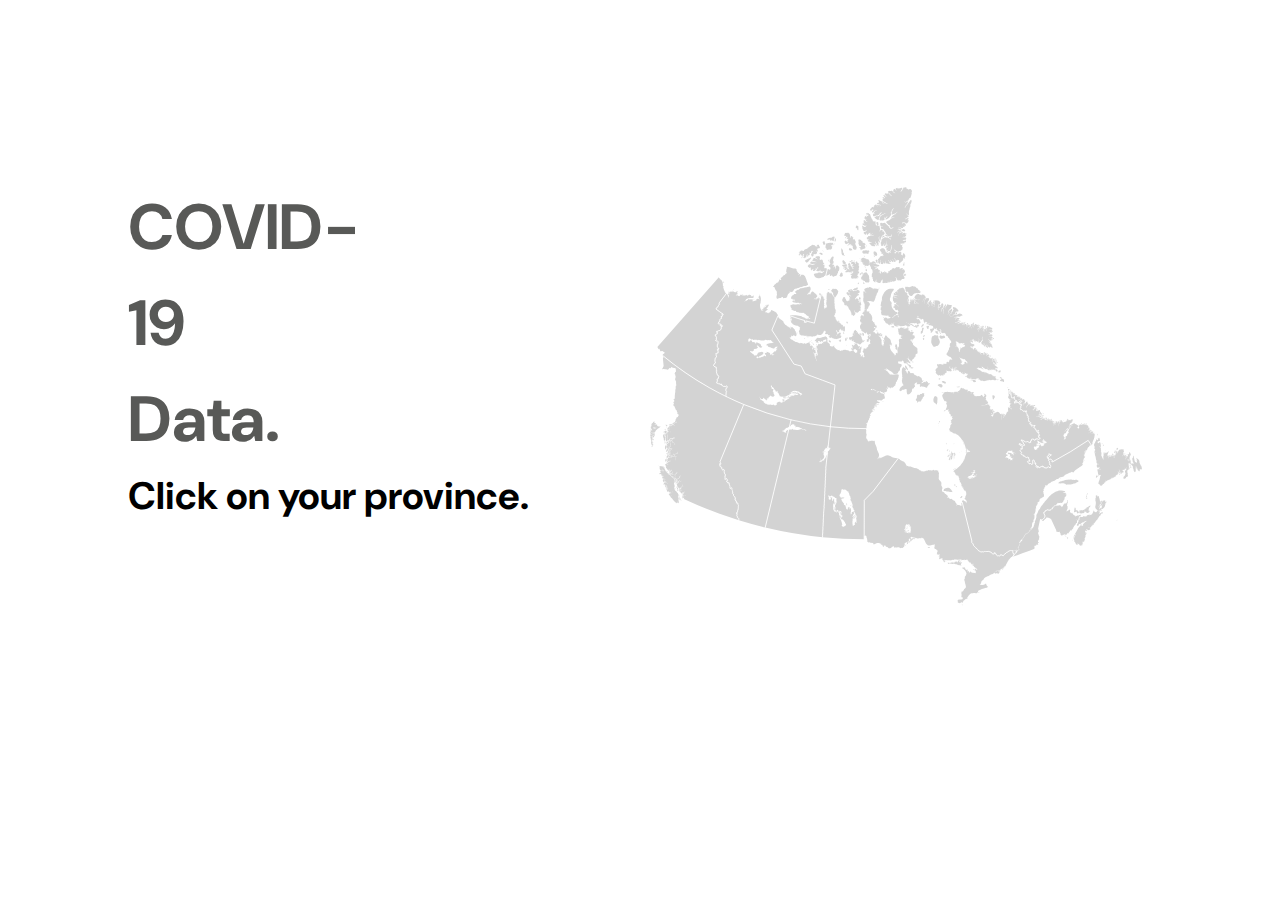
==== commit 6ac7c150: "texts" ====
--- a/docs/index.html
+++ b/docs/index.html
@@ -618,58 +618,58 @@
 
 	<body>
 		<div id='welcome'>
-			<p class='title'>Title</p>
-			<p class='subtitle'>Subtitle</p>
+			<p class='title'>COVID-19 Data.</p>
+			<p class='subtitle'>Click on your province.</p>
 		</div>
 
 		<div id="info">
 			<div class="BC">
 				<p class="title">British Columbia</p>
-				<p class="subtitle"></p>
+				<p class="subtitle">The total number of cases in BC is: </p>
 			</div>
 			<div class="AB">
 				<p class="title">Alberta</p>
-				<p class="subtitle"></p>
+				<p class="subtitle">The total number of cases in AB is: </p>
 			</div>
 			<div class="SK">
 				<p class="title">Saskatchewan</p>
-				<p class="subtitle"></p>
+				<p class="subtitle">The total number of cases in SK is: </p>
 			</div>
 			<div class="MB">
 				<p class="title">Manitoba</p>
-				<p class="subtitle"></p>
+				<p class="subtitle">The total number of cases in MB is: </p>
 			</div>
 			<div class="ON">
 				<p class="title">Ontario</p>
-				<p class="subtitle"></p>
+				<p class="subtitle">The total number of cases in ON is: </p>
 			</div>
 			<div class="QC">
 				<p class="title">Quebec</p>
-				<p class="subtitle"></p>
+				<p class="subtitle">The total number of cases in QC is: </p>
 			</div>
 			<div class="NB">
 				<p class="title">New Brunswick</p>
-				<p class="subtitle"></p>
+				<p class="subtitle">The total number of cases in NB is: </p>
 			</div>
 			<div class="NS">
 				<p class="title">Nova Scotia</p>
-				<p class="subtitle"></p>
+				<p class="subtitle">The total number of cases in NS is: </p>
 			</div>
 			<div class="NL">
 				<p class="title">Newfoundland and Labrador</p>
-				<p class="subtitle"></p>
+				<p class="subtitle">The total number of cases in NL is: </p>
 			</div>
 			<div class="NT">
 				<p class="title">Northern Territories</p>
-				<p class="subtitle"></p>
+				<p class="subtitle">The total number of cases in NT is: </p>
 			</div>
 			<div class="YT">
 				<p class="title">Yukon</p>
-				<p class="subtitle"></p>
+				<p class="subtitle">The total number of cases in YT is: </p>
 			</div>
 			<div class="NU">
 				<p class="title">Nunavut</p>
-				<p class="subtitle"></p>
+				<p class="subtitle">The total number of cases in NU is: </p>
 			</div>
 		</div>
 
--- a/docs/style.css
+++ b/docs/style.css
@@ -6,29 +6,27 @@
 }
 
 .title {
-	font-size: 6vw;
+	max-width: 40%;
+	font-size: 5vw;
 	margin: 0;
-  	margin-top: 2px;
-  	margin-bottom: 2px;	
+}
+
+#welcome .title {
+	color: #585957
 }
 
 .subtitle {
-	position: relative;
+	position: absolute;
 	font-size: 3vw;
 	margin: 0;
-  	margin-top: 2px;
-  	margin-bottom: 2px;	
-}
-
-#info {
+}
+
+#info div{
+	display: block;
 	left: 53%;
 	right: 10%;
-	width: 35%;
-	top: 10%;
-	position: absolute;
-}
-
-#info .title {
+	max-width: 40%;
+	top: 5%;
 	position: absolute;
 }
 
@@ -78,20 +76,20 @@
 	fill: #fc9b6e;
 }
 
+#MB path:hover {
+	fill: #fff2bd;
+}
+
+#MB path:active {
+	fill: #f8de6f;
+}
+
 #ON path:hover {
-	fill: #fff2bd;
+	fill: #dcb678;
 }
 
 #ON path:active {
-	fill: #f8de6f;
-}
-
-#MB path:hover {
-	fill: #ffffd9;
-}
-
-#MB path:active {
-	fill: #ffff8b;
+	fill: #e0a53f;
 }
 
 #SK path:hover {
@@ -150,6 +148,53 @@
 	fill: #6565f1;
 }
 
+.BC {
+	z-index: 0;
+}
+
+.AB {
+	z-index: -1;
+}
+
+.SK {
+	z-index: -2;
+}
+
+.MB {
+	z-index: -3;
+}
+
+.QC {
+	z-index: -4;
+}
+
+.ON {
+	z-index: -5;
+}
+
+.NL {
+	z-index: -6;
+}
+
+.NS {
+	z-index: -7;
+}
+
+.YT {
+	z-index: -8;
+}
+
+.NT {
+	z-index: -9;
+}
+
+.NB {
+	z-index: -10;
+}
+
+.NU {
+	z-index: -11;
+}
 
 html {
 	margin: 10%;
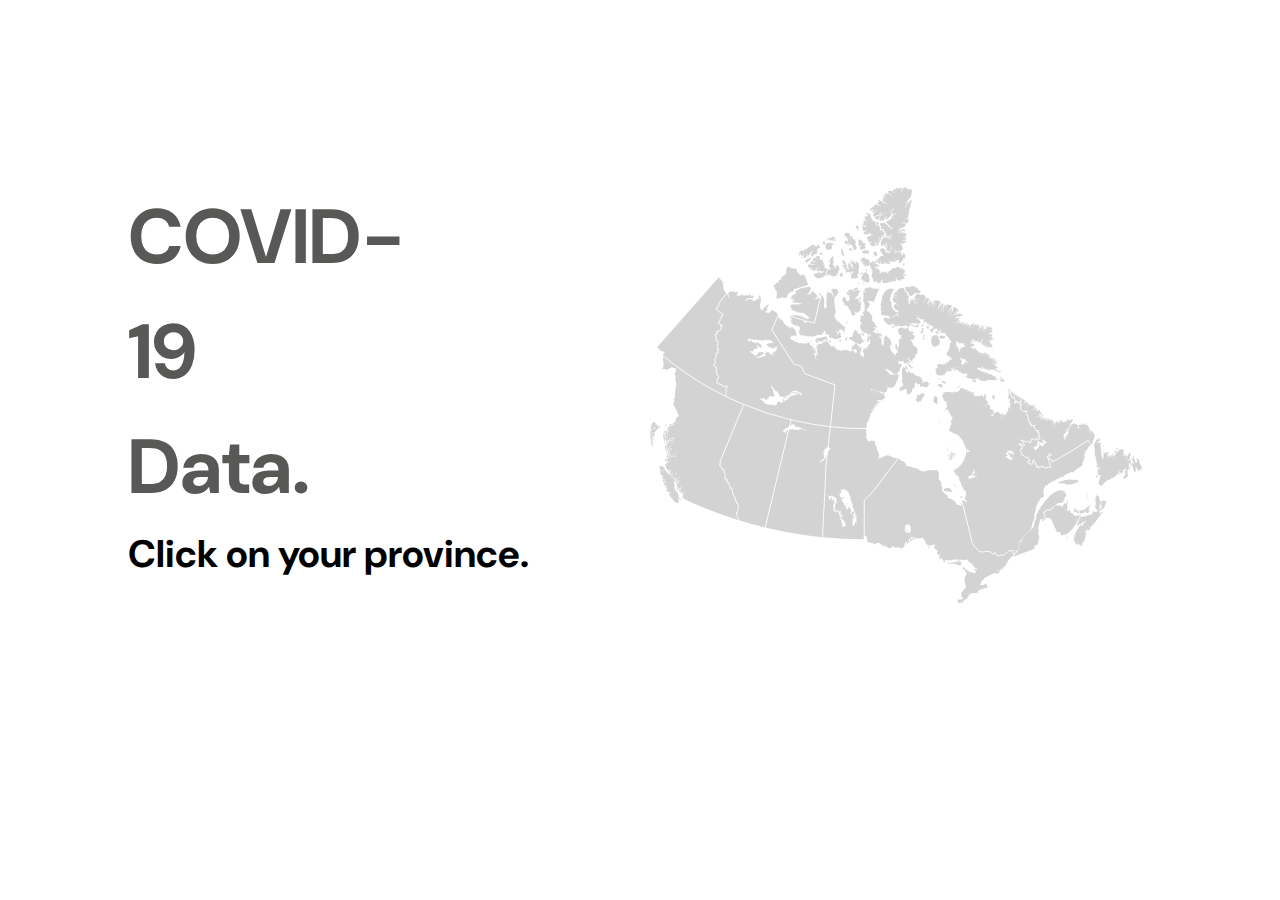
==== commit cdb655d4: "addedgifs" ====
--- a/docs/index.html
+++ b/docs/index.html
@@ -1,24 +1,24 @@
 <!DOCTYPE html>
 <html lang="en">
 
-	<header>
-
-		<link href='style.css' rel='stylesheet'>
-		<link rel="stylesheet" href="https://www.w3schools.com/w3css/4/w3.css">
-		<link rel="preconnect" href="https://fonts.googleapis.com">
-		<link rel="preconnect" href="https://fonts.gstatic.com" crossorigin>
-		<link href="https://fonts.googleapis.com/css2?family=DM+Sans:wght@400;500;700&display=swap" rel="stylesheet">
-		<link rel="preconnect" href="https://fonts.googleapis.com">
-		<link rel="preconnect" href="https://fonts.gstatic.com" crossorigin>
-		<link href="https://fonts.googleapis.com/css2?family=Poppins:wght@300;400;500;600;700&display=swap" rel="stylesheet">
-
-		<script src="script.js"></script>
-		<script src="jquery-3.5.1.min.js"></script>
-		<script src="https://ajax.googleapis.com/ajax/libs/jquery/3.5.1/jquery.min.js"></script>
-
-		<p class='test'></p>
-
-		<div id='map'>
+<header>
+
+	<link href='style.css' rel='stylesheet'>
+	<link rel="stylesheet" href="https://www.w3schools.com/w3css/4/w3.css">
+	<link rel="preconnect" href="https://fonts.googleapis.com">
+	<link rel="preconnect" href="https://fonts.gstatic.com" crossorigin>
+	<link href="https://fonts.googleapis.com/css2?family=DM+Sans:wght@400;500;700&display=swap" rel="stylesheet">
+	<link rel="preconnect" href="https://fonts.googleapis.com">
+	<link rel="preconnect" href="https://fonts.gstatic.com" crossorigin>
+	<link href="https://fonts.googleapis.com/css2?family=Poppins:wght@300;400;500;600;700&display=swap" rel="stylesheet">
+
+	<script src="script.js"></script>
+	<script src="jquery-3.5.1.min.js"></script>
+	<script src="https://ajax.googleapis.com/ajax/libs/jquery/3.5.1/jquery.min.js"></script>
+
+	<p class='test'></p>
+
+	<div id='map'>
 		<svg onclick="startAnimation()" xmlns="http://www.w3.org/2000/svg" xmlns:xlink="http://www.w3.org/1999/xlink" width=100% height=100% viewBox="-24500 -27050 55700 47100">
 			<title>Map of Canada</title>
 			<style type="text/css">
@@ -608,76 +608,76 @@
 				<use mask="url(#all)" xlink:href="#i-CA-NU"/>
 			</g>
 		</svg>
-		</div>
-
-		<meta name="viewport" content="width=device-width, initial-scale=1.0">
-
-		<title>COVID-19 Circular Data Representation</title>
-
-	</header>
-
-	<body>
-		<div id='welcome'>
-			<p class='title'>COVID-19 Data.</p>
-			<p class='subtitle'>Click on your province.</p>
-		</div>
-
-		<div id="info">
-			<div class="BC">
-				<p class="title">British Columbia</p>
-				<p class="subtitle">The total number of cases in BC is: </p>
-			</div>
-			<div class="AB">
-				<p class="title">Alberta</p>
-				<p class="subtitle">The total number of cases in AB is: </p>
-			</div>
-			<div class="SK">
-				<p class="title">Saskatchewan</p>
-				<p class="subtitle">The total number of cases in SK is: </p>
-			</div>
-			<div class="MB">
-				<p class="title">Manitoba</p>
-				<p class="subtitle">The total number of cases in MB is: </p>
-			</div>
-			<div class="ON">
-				<p class="title">Ontario</p>
-				<p class="subtitle">The total number of cases in ON is: </p>
-			</div>
-			<div class="QC">
-				<p class="title">Quebec</p>
-				<p class="subtitle">The total number of cases in QC is: </p>
-			</div>
-			<div class="NB">
-				<p class="title">New Brunswick</p>
-				<p class="subtitle">The total number of cases in NB is: </p>
-			</div>
-			<div class="NS">
-				<p class="title">Nova Scotia</p>
-				<p class="subtitle">The total number of cases in NS is: </p>
-			</div>
-			<div class="NL">
-				<p class="title">Newfoundland and Labrador</p>
-				<p class="subtitle">The total number of cases in NL is: </p>
-			</div>
-			<div class="NT">
-				<p class="title">Northern Territories</p>
-				<p class="subtitle">The total number of cases in NT is: </p>
-			</div>
-			<div class="YT">
-				<p class="title">Yukon</p>
-				<p class="subtitle">The total number of cases in YT is: </p>
-			</div>
-			<div class="NU">
-				<p class="title">Nunavut</p>
-				<p class="subtitle">The total number of cases in NU is: </p>
-			</div>
-		</div>
-
-	</body>
-
-	<footer>
-			
-
-	</footer>
+	</div>
+
+	<meta name="viewport" content="width=device-width, initial-scale=1.0">
+
+	<title>COVID-19 Circular Data Representation</title>
+
+</header>
+
+<body>
+<div id='welcome'>
+	<p class='title'>COVID-19 Data.</p>
+	<p class='subtitle'>Click on your province.</p>
+</div>
+
+<div id="info">
+	<div class="BC">
+		<p class="title">British Columbia</p>
+		<img src="../src/images/British%20Columbia.gif">
+	</div>
+	<div class="AB">
+		<p class="title">Alberta</p>
+		<img src="../src/images/Alberta.gif">
+	</div>
+	<div class="SK">
+		<p class="title">Saskatchewan</p>
+		<img src="../src/images/Saskatchewan.gif">
+	</div>
+	<div class="MB">
+		<p class="title">Manitoba</p>
+		<img src="../src/images/Manitoba.gif">
+	</div>
+	<div class="ON">
+		<p class="title">Ontario</p>
+		<img src="../src/images/Ontario.gif">
+	</div>
+	<div class="QC">
+		<p class="title">Quebec</p>
+		<img src="../src/images/Quebec.gif">
+	</div>
+	<div class="NB">
+		<p class="title">New Brunswick</p>
+		<img src="../src/images/New%20Brunswick.gif">
+	</div>
+	<div class="NS">
+		<p class="title">Nova Scotia</p>
+		<img src="../src/images/Nova%20Scotia.gif">
+	</div>
+	<div class="NL">
+		<p class="title">Newfoundland and Labrador</p>
+		<img src="../src/images/Newfoundland%20and%20Labrador.gif">
+	</div>
+	<div class="NT">
+		<p class="title">Northwest Territories</p>
+		<img src="../src/images/Northwest%20Territories.gif">
+	</div>
+	<div class="YT">
+		<p class="title">Yukon</p>
+		<img src="../src/images/Yukon.gif">
+	</div>
+	<div class="NU">
+		<p class="title">Nunavut</p>
+		<img src="../src/images/Nunavut.gif">
+	</div>
+</div>
+
+</body>
+
+<footer>
+
+
+</footer>
 
 </html>--- a/docs/style.css
+++ b/docs/style.css
@@ -5,9 +5,13 @@
 	transition: opacity 1s ease;
 }
 
+img {
+	display: none;
+}
+
 .title {
 	max-width: 40%;
-	font-size: 5vw;
+	font-size: 6vw;
 	margin: 0;
 }
 
@@ -39,7 +43,7 @@
 	position: absolute;
 	top: 20%;
 	right: 10%;
-  	z-index: 1;
+	z-index: 1;
 }
 
 #map {
@@ -49,7 +53,7 @@
 #welcome {
 	position: absolute;
 	top: 20%;
-  	z-index: 0;
+	z-index: 0;
 }
 
 #BC path:hover {
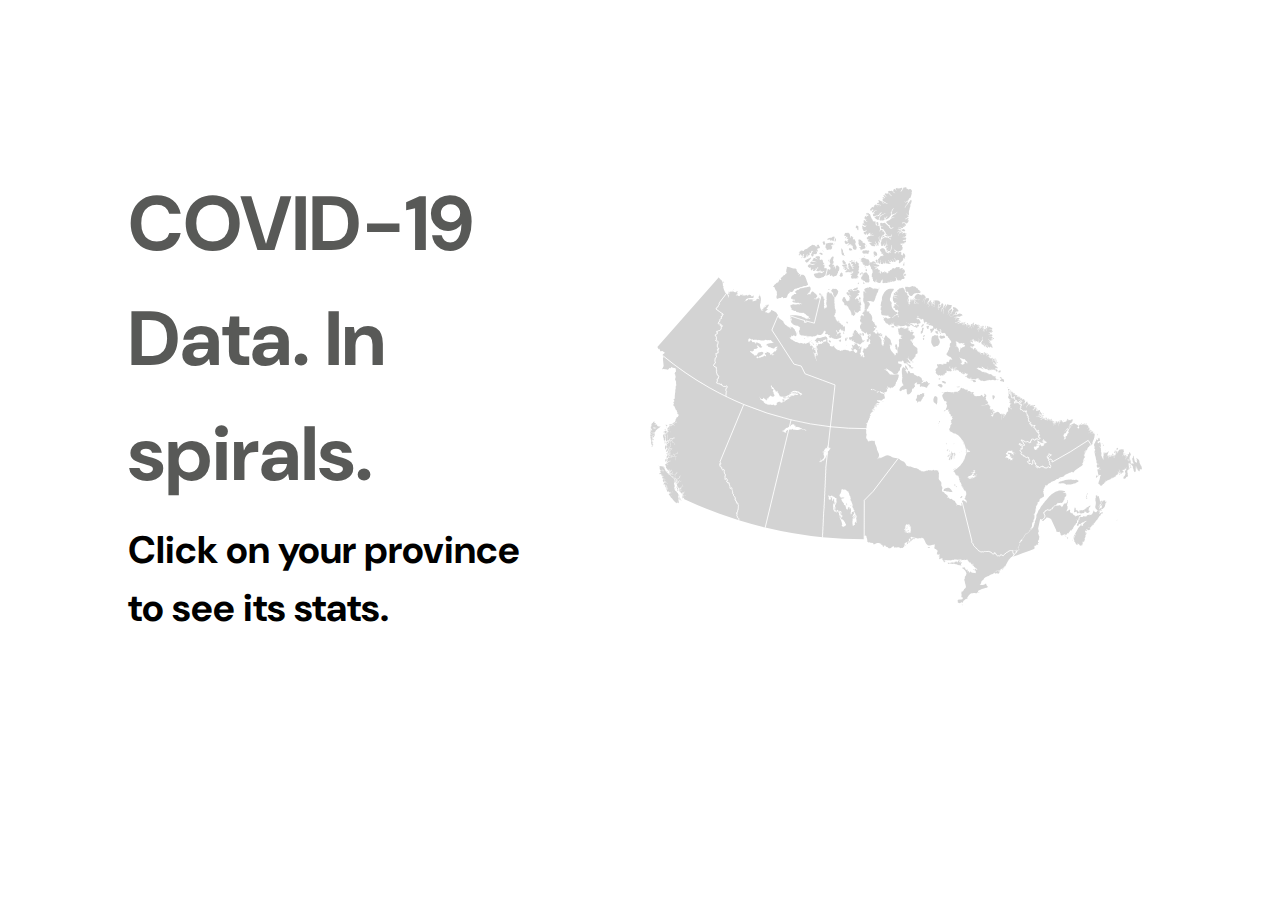
==== commit a6f30e8d: "final" ====
--- a/docs/index.html
+++ b/docs/index.html
@@ -618,8 +618,8 @@
 
 <body>
 <div id='welcome'>
-	<p class='title'>COVID-19 Data.</p>
-	<p class='subtitle'>Click on your province.</p>
+	<p class='title'>COVID-19 Data. In spirals.</p>
+	<p class='subtitle'>Click on your province </br> to see its stats.</p>
 </div>
 
 <div id="info">
--- a/docs/style.css
+++ b/docs/style.css
@@ -7,12 +7,13 @@
 
 img {
 	display: none;
+	width: 60%;
 }
 
 .title {
 	max-width: 40%;
 	font-size: 6vw;
-	margin: 0;
+	margin-bottom: 10px;
 }
 
 #welcome .title {
@@ -52,7 +53,7 @@
 
 #welcome {
 	position: absolute;
-	top: 20%;
+	top: 10%;
 	z-index: 0;
 }
 
